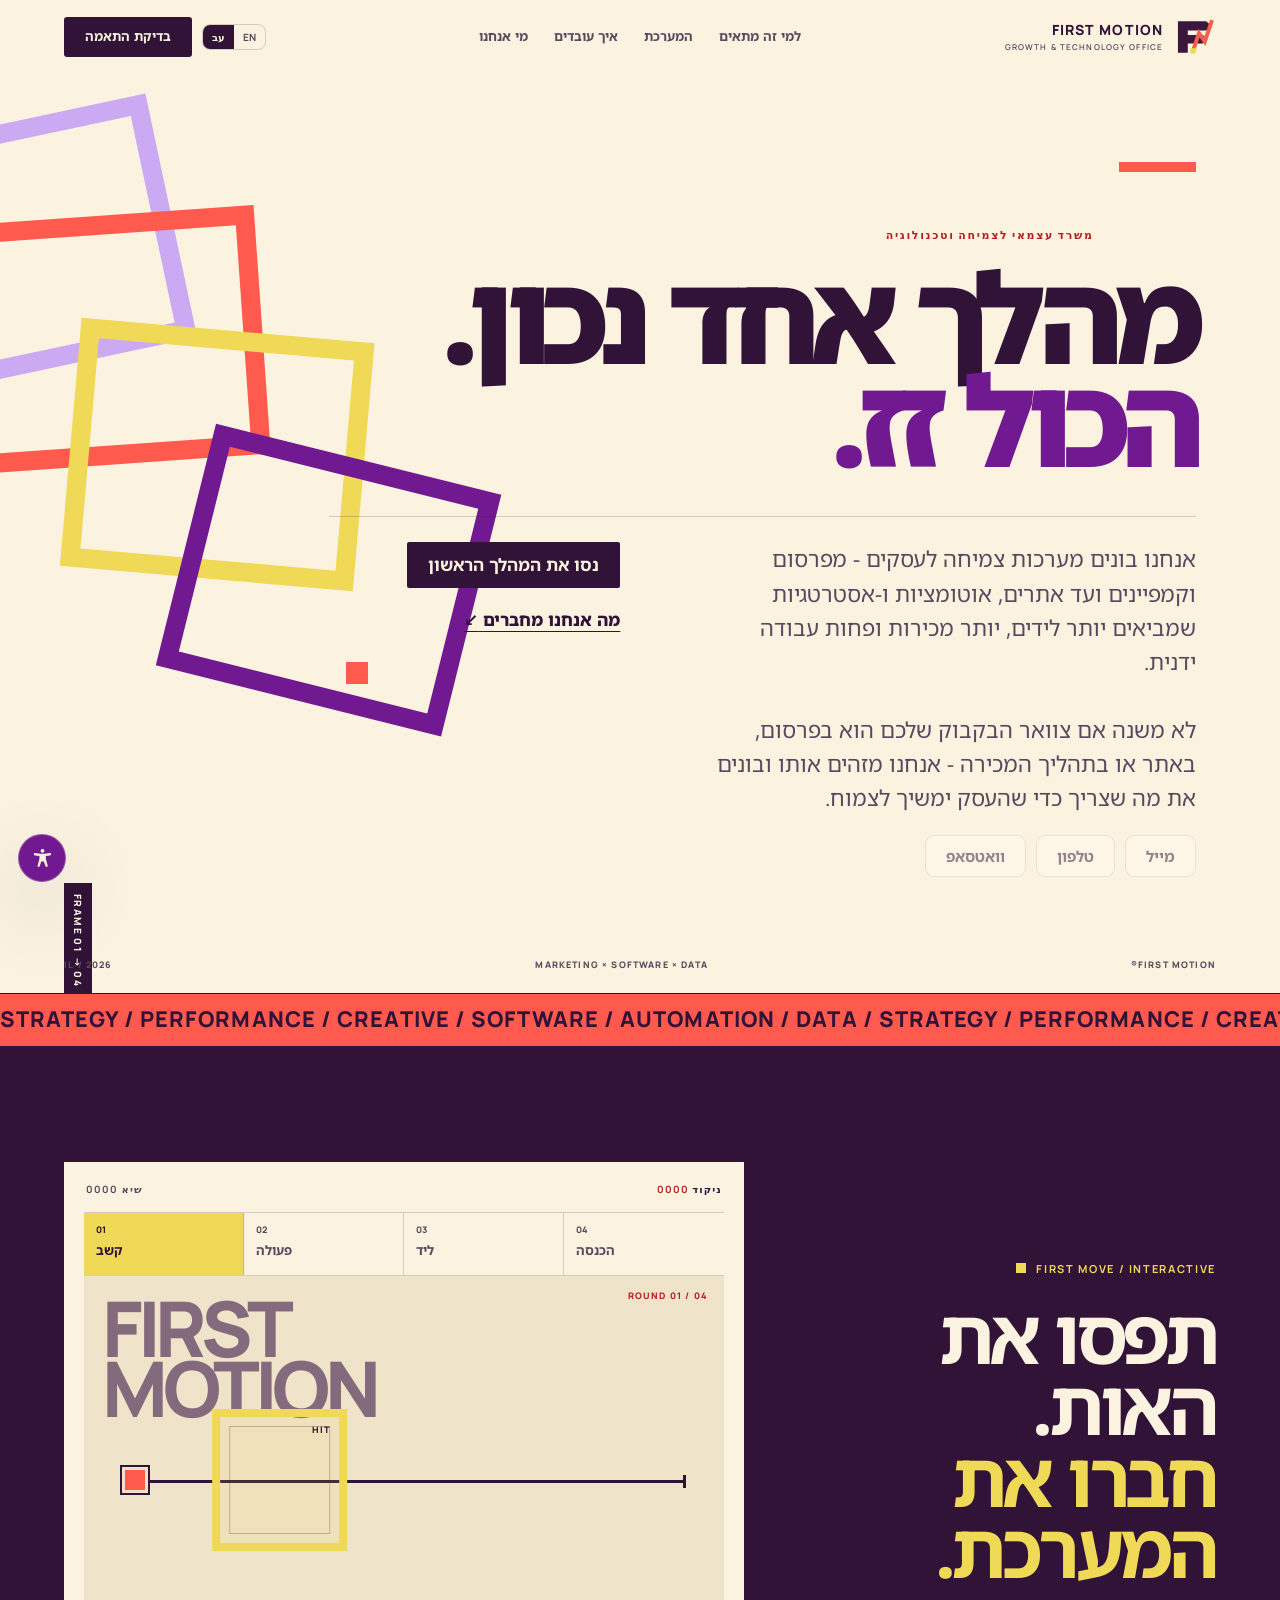
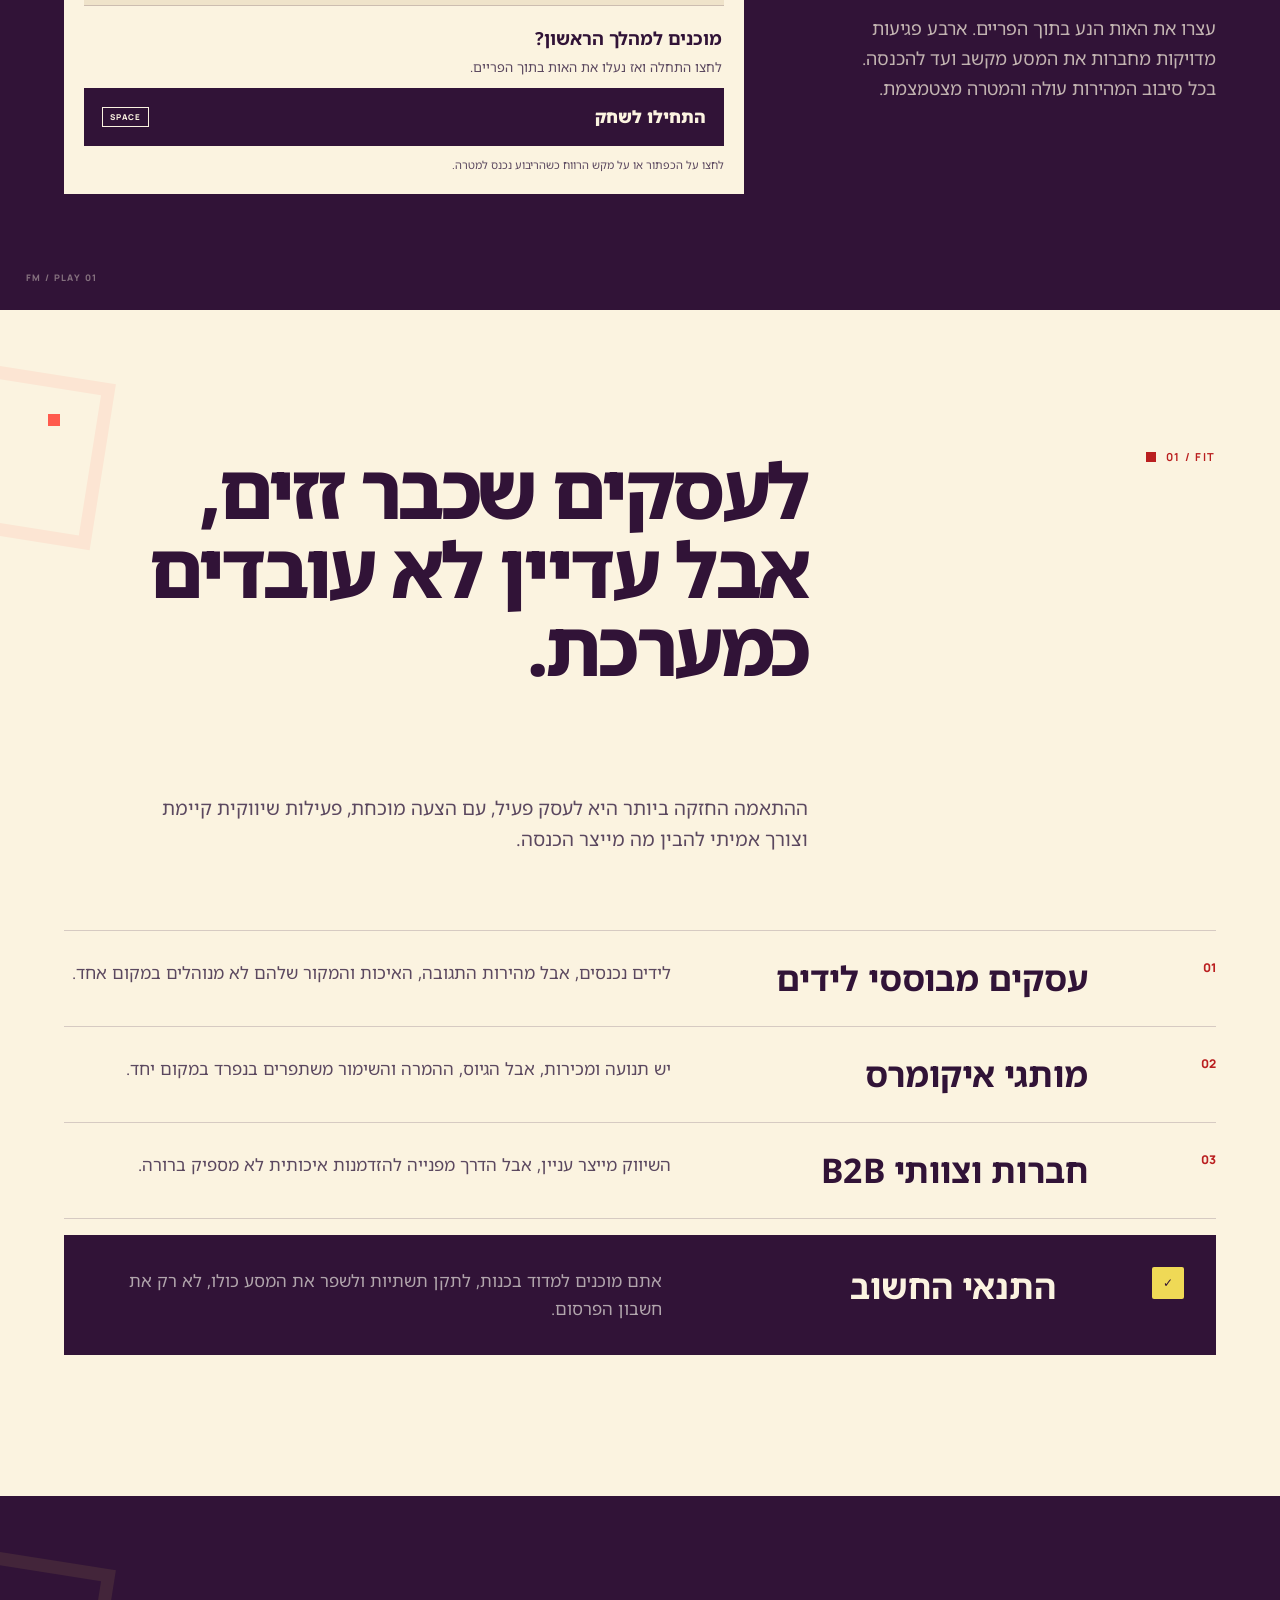
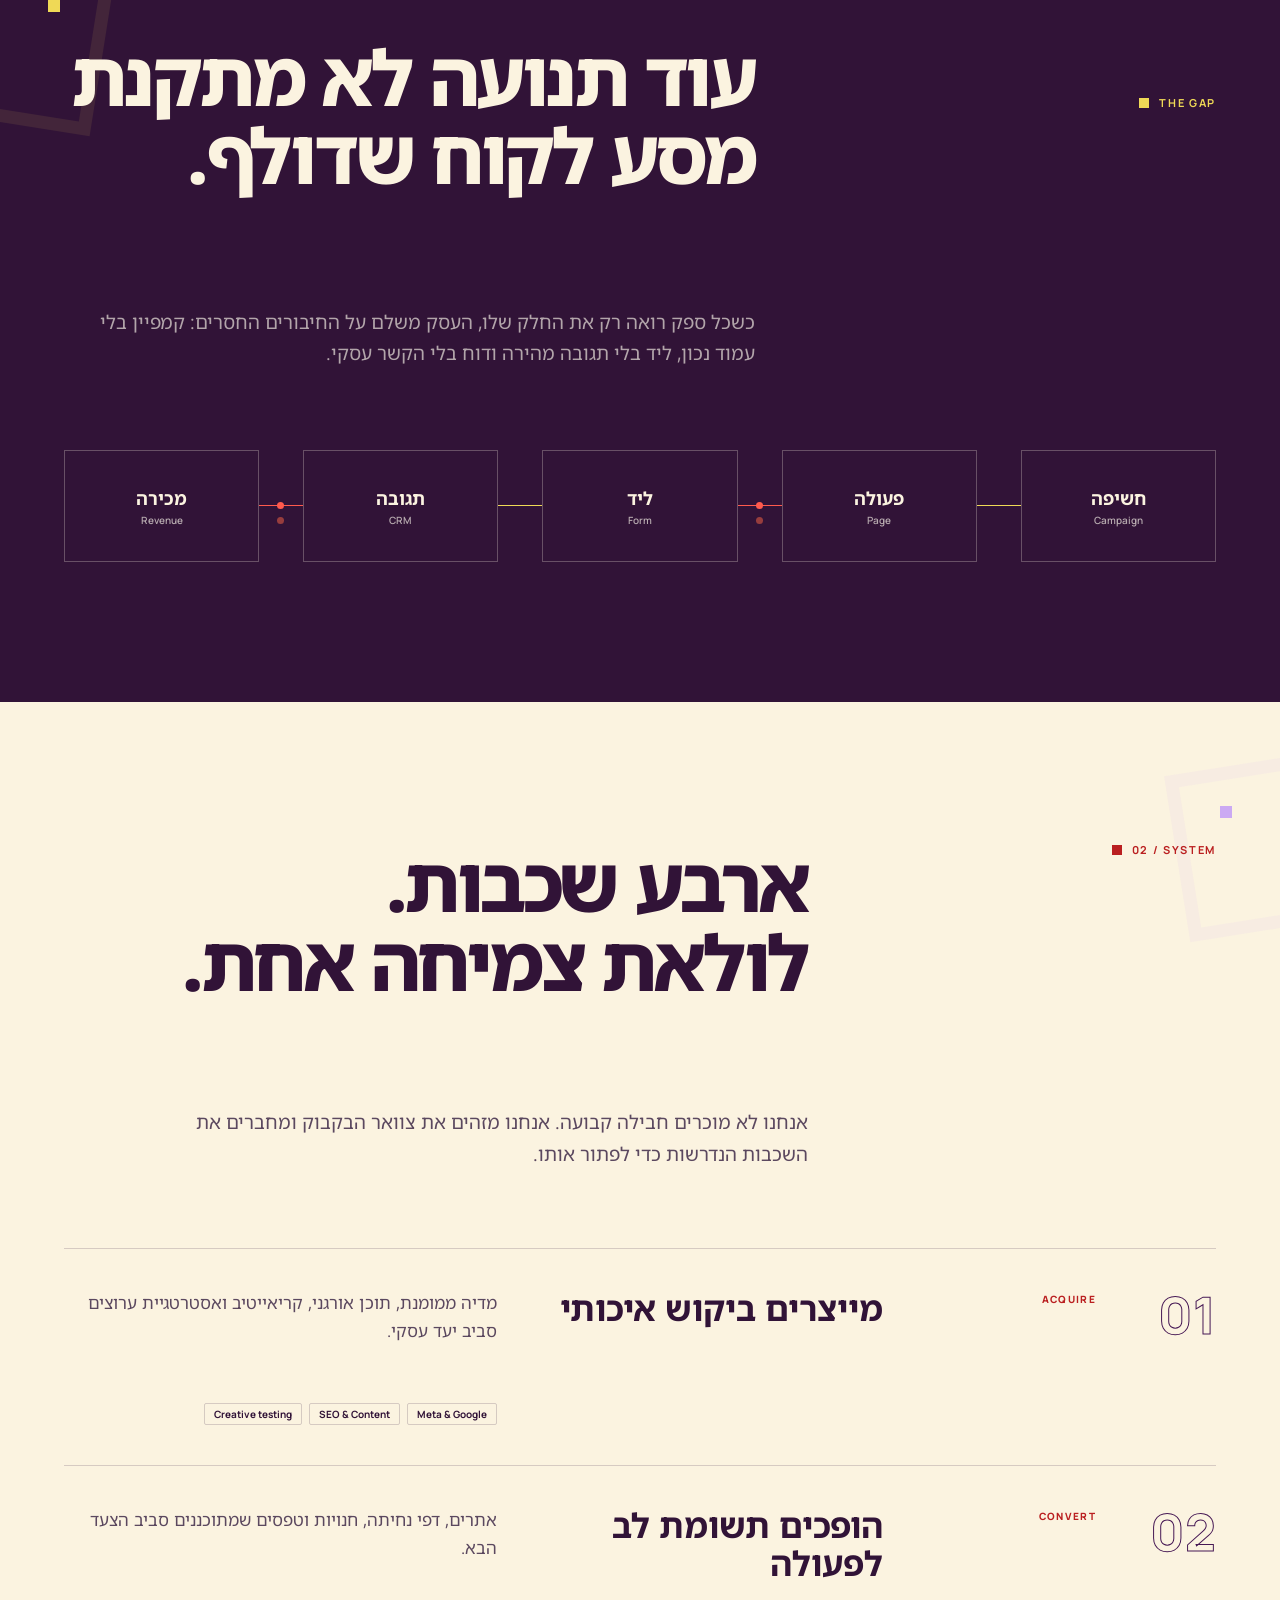
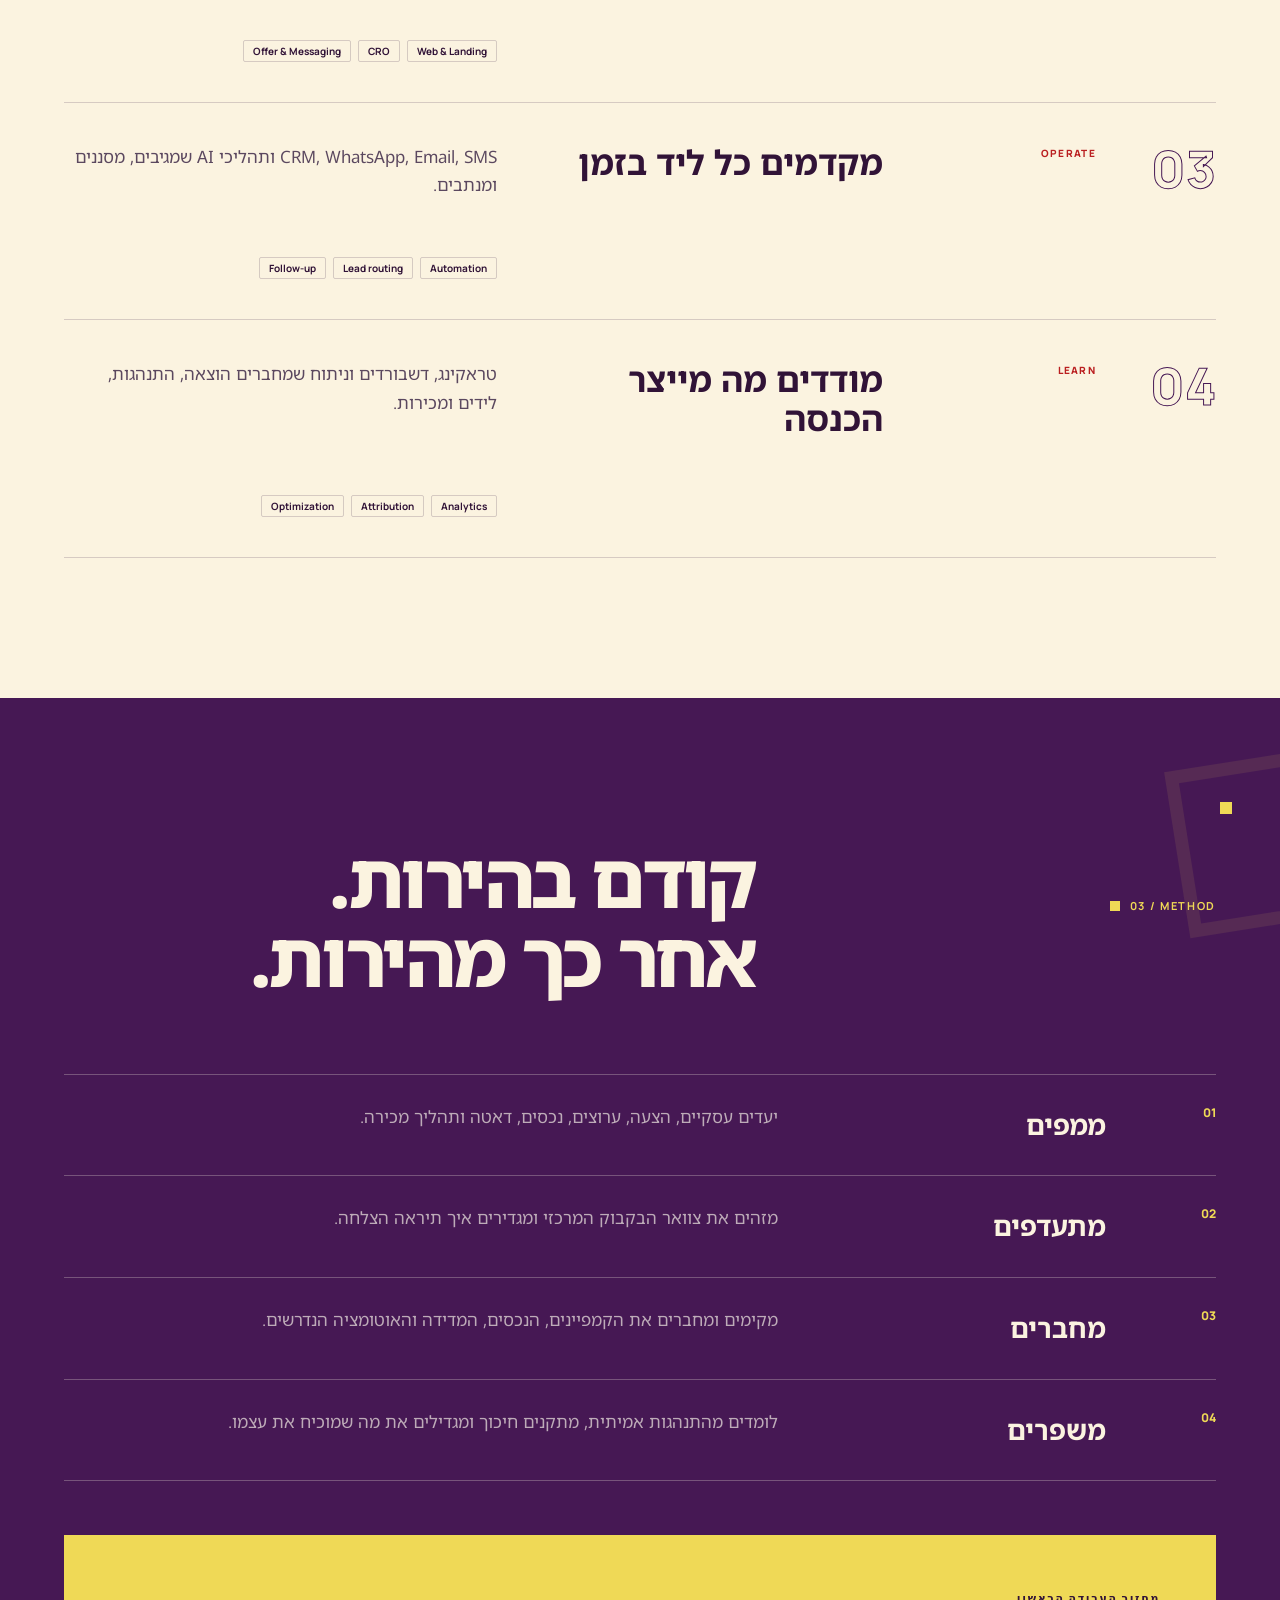
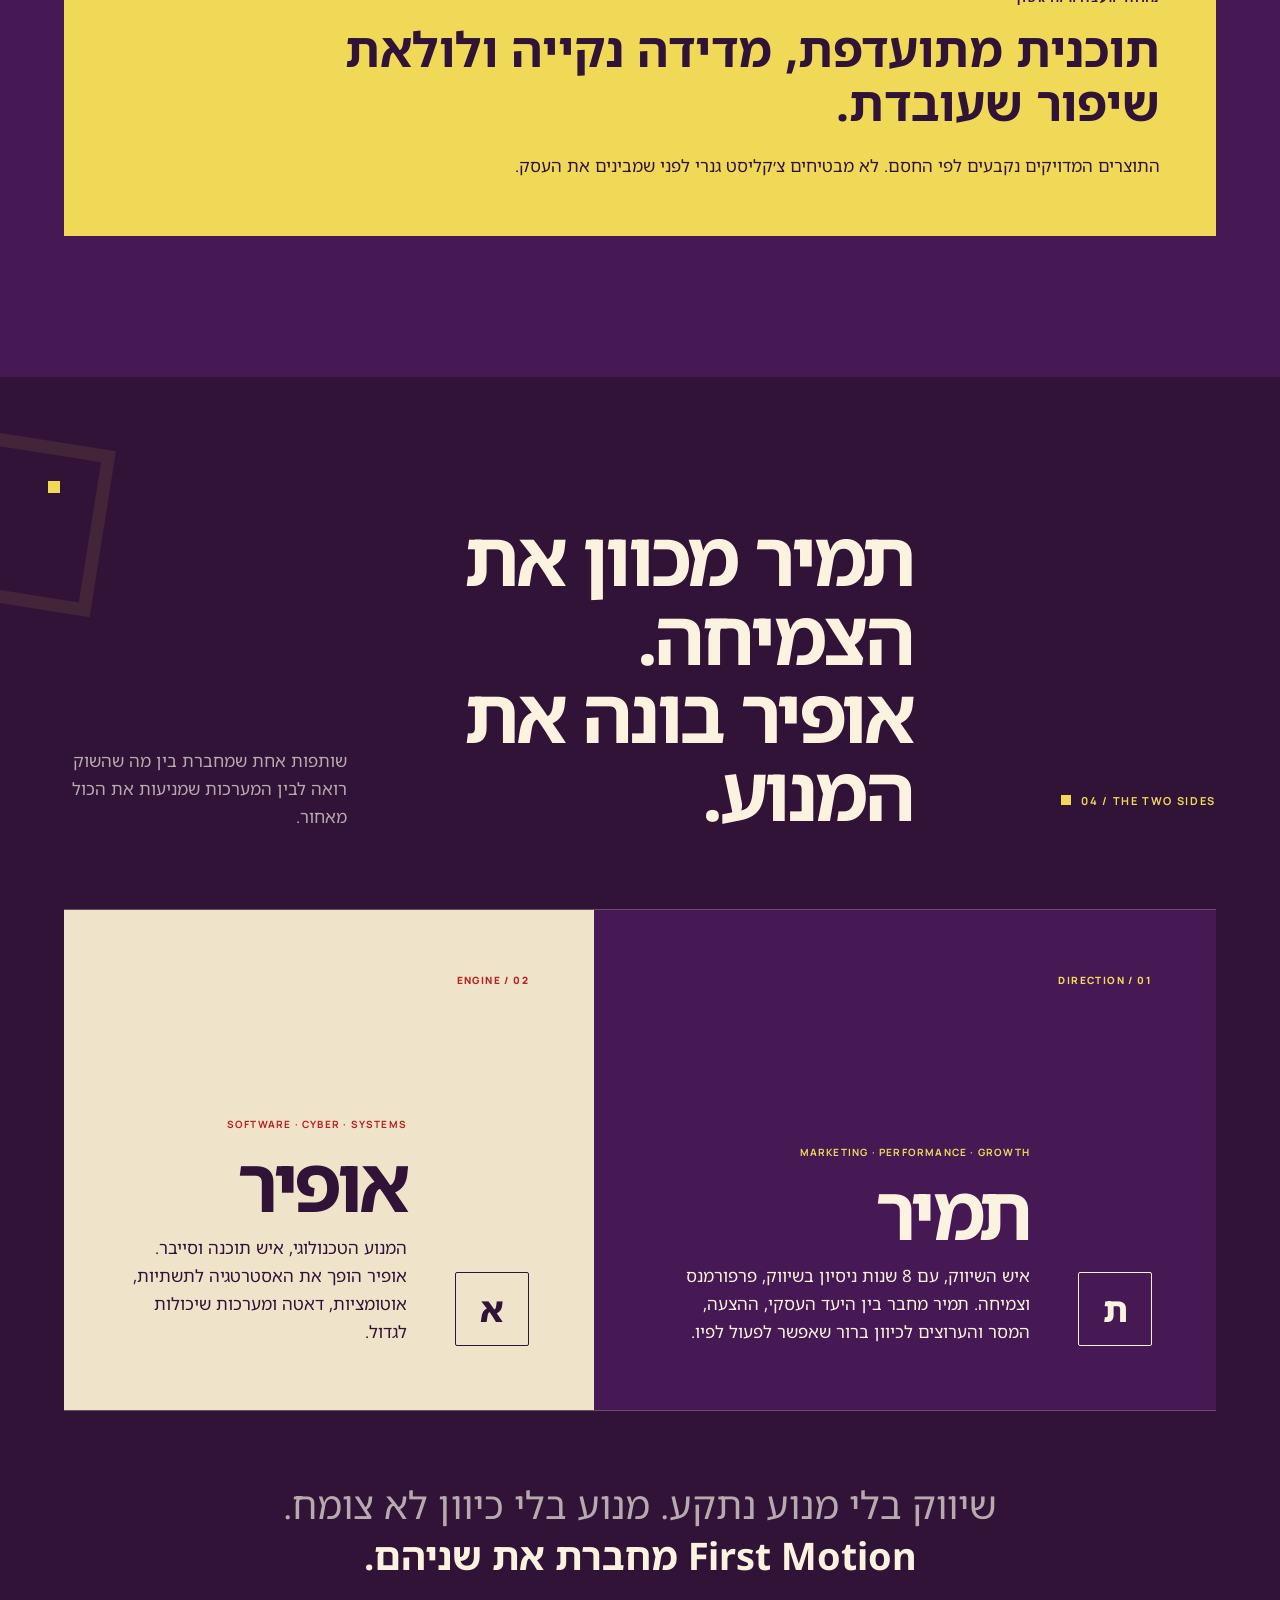
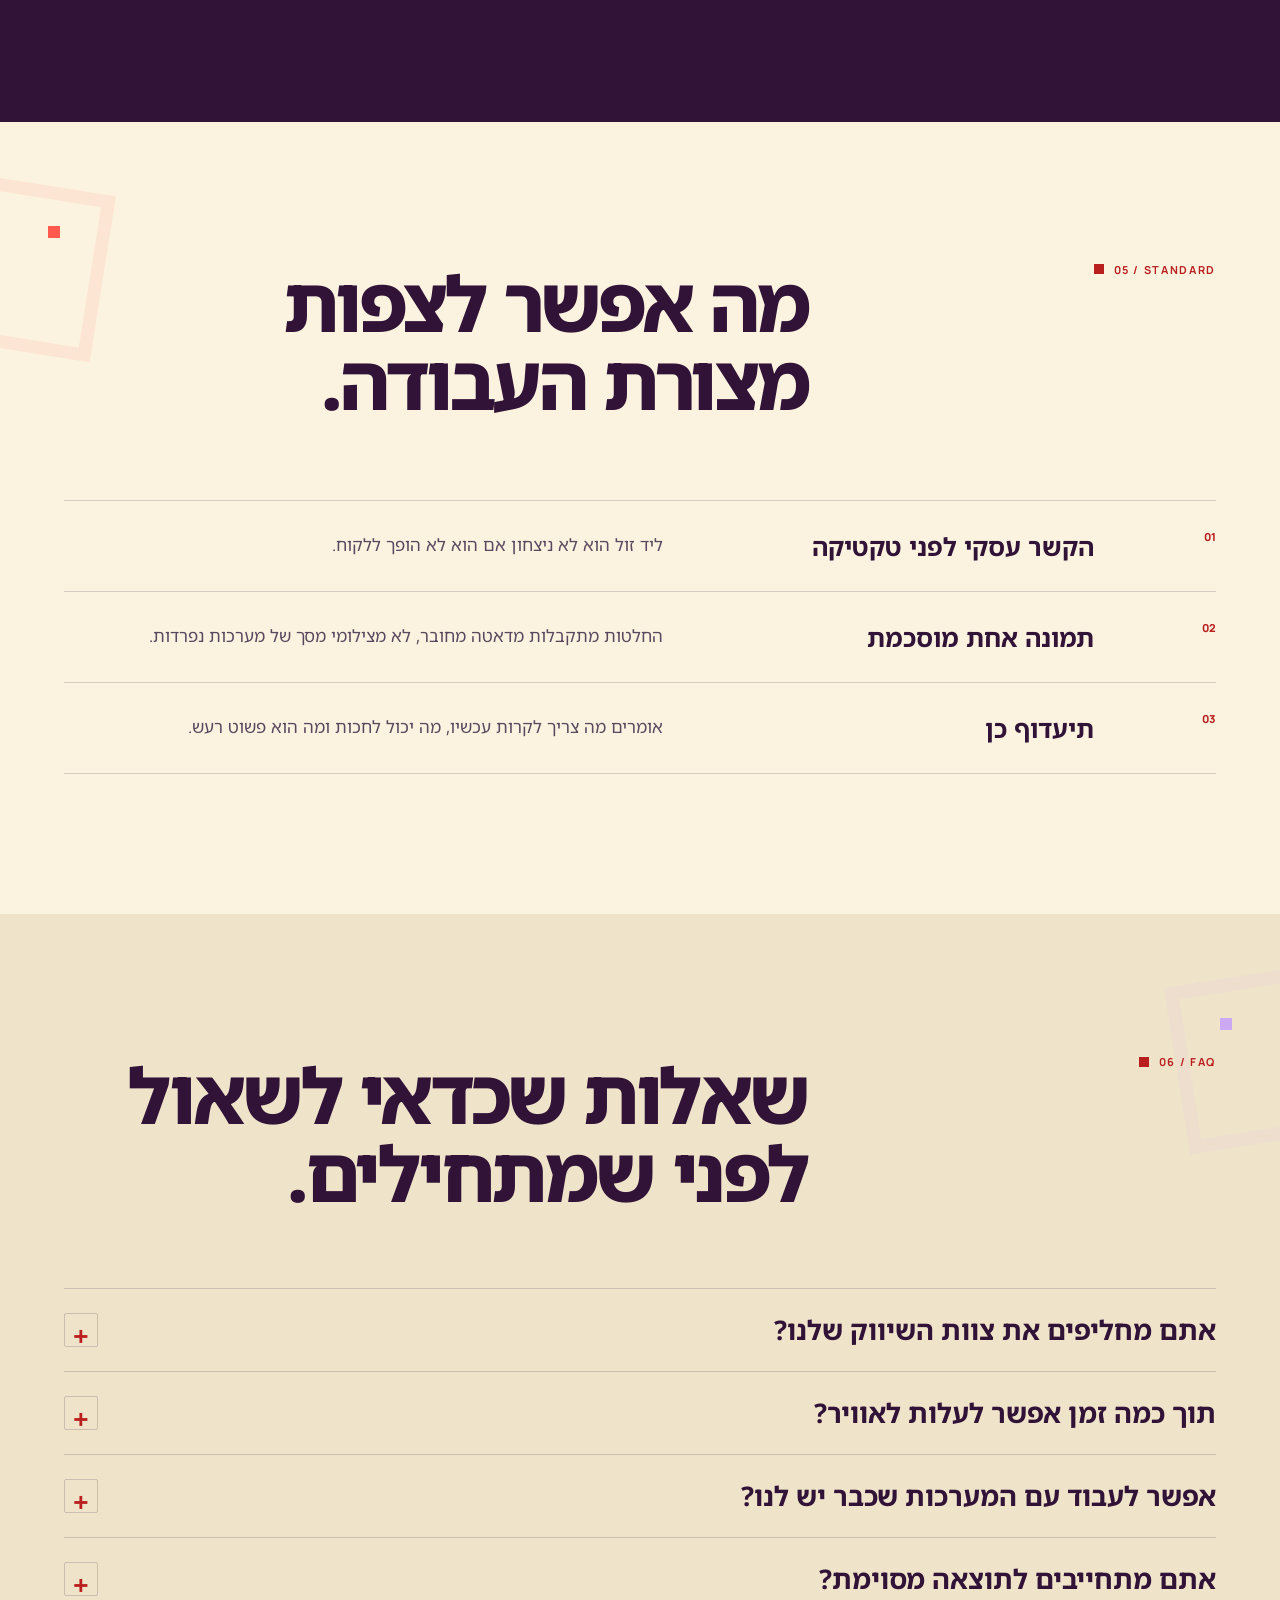
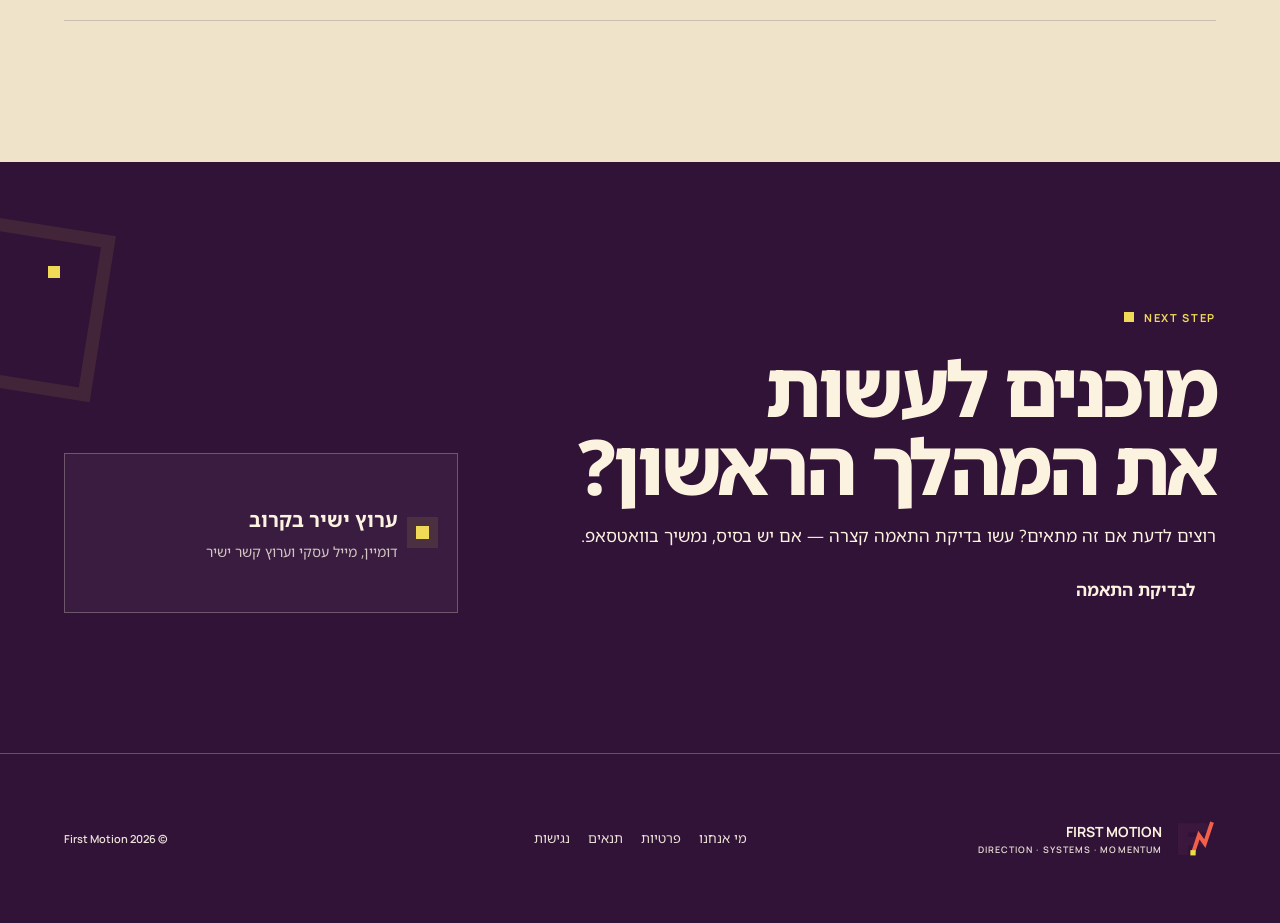
==== index.html @ 5ca28ff4 "Point site metadata at firstmotion.co + add robots and sitemap The site is now reachable at firstmot" ====
<!DOCTYPE html>
<html lang="he" dir="rtl">
<head>
  <meta charset="UTF-8">
  <meta name="viewport" content="width=device-width, initial-scale=1.0">
  <title>First Motion | שיווק וטכנולוגיה שמייצרים תנופה</title>
  <meta name="description" content="First Motion מחברת אסטרטגיית צמיחה, פרפורמנס, תוכנה, אוטומציה ודאטה למערכת אחת שמתקדמת מקליק להכנסה.">
  <meta name="theme-color" content="#f4efdf">
  <link rel="canonical" href="https://firstmotion.co/">
  <meta property="og:type" content="website">
  <meta property="og:locale" content="he_IL">
  <meta property="og:site_name" content="First Motion">
  <meta property="og:url" content="https://firstmotion.co/">
  <meta property="og:title" content="First Motion | Growth &amp; technology office">
  <meta property="og:description" content="המהלך הראשון שמחבר כיוון שיווקי, תשתית טכנולוגית ותנופה עסקית.">
  <link rel="icon" href="assets/first-motion-mark.svg" type="image/svg+xml">
  <link rel="preconnect" href="https://fonts.googleapis.com">
  <link rel="preconnect" href="https://fonts.gstatic.com" crossorigin>
  <link href="https://fonts.googleapis.com/css2?family=Manrope:wght@500;600;700;800&amp;family=Noto+Sans+Hebrew:wght@400;500;600;700;800;900&amp;display=swap" rel="stylesheet">
  <link rel="stylesheet" href="styles.css">
  <script async src="https://vortex-prd.vercel.app/t.js?k=wk_h3h2Pd0D1dhSOxzuHJ8gNUEgU5rAaEdU0L9AQxFx"></script>
</head>
<body>
  <a class="skip-link" href="#main" data-en="Skip to main content">דילוג לתוכן הראשי</a>

  <header class="site-header" id="site-header">
    <a class="logo" href="#main" aria-label="FIRST MOTION, ראש העמוד">
      <img class="brand-symbol" src="assets/first-motion-mark.svg" alt="" width="40" height="40">
      <span class="logo-copy"><strong>FIRST MOTION</strong><small>Growth &amp; technology office</small></span>
    </a>
    <nav class="main-nav" aria-label="ניווט ראשי">
      <a href="#fit" data-en="Who it fits">למי זה מתאים</a>
      <a href="#system" data-en="The system">המערכת</a>
      <a href="#method" data-en="How we work">איך עובדים</a>
      <a href="#founders" data-en="Who we are">מי אנחנו</a>
    </nav>
    <div class="header-actions">
      <div class="lang-toggle" role="group" aria-label="Language">
        <button class="lang-opt" type="button" data-lang="he" aria-pressed="true">עב</button>
        <button class="lang-opt" type="button" data-lang="en" aria-pressed="false">EN</button>
      </div>
      <a class="header-cta" href="#fit-check" data-en="Check fit">בדיקת התאמה</a>
      <button class="menu-toggle" type="button" aria-label="פתיחת תפריט" aria-expanded="false"><span></span><span></span></button>
    </div>
  </header>

  <main id="main">
    <section class="hero" aria-labelledby="hero-title">
      <div class="hero-stage" aria-hidden="true">
        <span class="frame frame-1"></span>
        <span class="frame frame-2"></span>
        <span class="frame frame-3"></span>
        <span class="frame frame-4"></span>
        <span class="frame-origin"></span>
        <span class="frame-label">FRAME 01 → 04</span>
      </div>
      <div class="hero-copy reveal">
        <p class="kicker" data-en="Independent growth &amp; technology office">משרד עצמאי לצמיחה וטכנולוגיה</p>
        <h1 id="hero-title"><span data-en="One right move.">מהלך אחד נכון.</span><em data-en="Everything moves.">הכול זז.</em></h1>
        <div class="hero-bottom">
          <div class="hero-intro">
          <p class="hero-lead" data-en="We build growth systems for businesses—from advertising and campaigns to websites, automation, and strategy that drive more leads, more sales, and less manual work.<br><br>Whether your bottleneck is in marketing, your website, or your sales process, we identify it and build exactly what's needed to keep your business growing.">אנחנו בונים מערכות צמיחה לעסקים - מפרסום וקמפיינים ועד אתרים, אוטומציות ו-אסטרטגיות שמביאים יותר לידים, יותר מכירות ופחות עבודה ידנית.<br><br>לא משנה אם צוואר הבקבוק שלכם הוא בפרסום, באתר או בתהליך המכירה - אנחנו מזהים אותו ובונים את מה שצריך כדי שהעסק ימשיך לצמוח.</p>
          <div class="contact-methods" aria-label="דרכי יצירת קשר">
            <a class="button contact-method contact-email" aria-disabled="true" data-en="Email">מייל</a>
            <a class="button contact-method contact-phone" aria-disabled="true" data-en="Phone">טלפון</a>
            <a class="button contact-method contact-whatsapp" aria-disabled="true" target="_blank" rel="noopener" data-en="WhatsApp">וואטסאפ</a>
          </div>
          </div>
          <div class="hero-actions">
            <a class="button button-primary" href="#motion-lab" data-en="Try the first move">נסו את המהלך הראשון</a>
            <a class="text-link" href="#system" data-en="What we connect">מה אנחנו מחברים <span aria-hidden="true">↙</span></a>
          </div>
        </div>
      </div>
      <div class="hero-foot" aria-hidden="true"><span>FIRST MOTION®</span><span>MARKETING × SOFTWARE × DATA</span><span>IL / 2026</span></div>
    </section>

    <div class="motion-marquee" aria-hidden="true"><div>STRATEGY / PERFORMANCE / CREATIVE / SOFTWARE / AUTOMATION / DATA /&nbsp;</div><div>STRATEGY / PERFORMANCE / CREATIVE / SOFTWARE / AUTOMATION / DATA /&nbsp;</div></div>

    <section class="motion-lab" id="motion-lab" aria-labelledby="motion-lab-title">
      <div class="lab-copy reveal">
        <p class="section-index light">FIRST MOVE / INTERACTIVE</p>
        <h2 id="motion-lab-title"><span data-en="Catch the signal.">תפסו את האות.</span><em data-en="Connect the system.">חברו את המערכת.</em></h2>
        <p data-en="Stop the moving signal inside the frame. Four accurate hits connect the journey from attention to revenue. Each round gets faster and the target gets tighter.">עצרו את האות הנע בתוך הפריים. ארבע פגיעות מדויקות מחברות את המסע מקשב ועד להכנסה. בכל סיבוב המהירות עולה והמטרה מצטמצמת.</p>
      </div>
      <div class="lab-panel game-panel reveal" data-state="idle" data-round="0">
        <div class="game-topline">
          <strong class="game-score"><span data-en="Score">ניקוד</span> <b>0000</b></strong>
          <span class="game-best"><span data-en="Best">שיא</span> <b>0000</b></span>
        </div>
        <ol class="game-progress" aria-label="שלבי המשחק" data-en-label="Game stages">
          <li class="active"><span>01</span><strong data-en="Attention">קשב</strong></li>
          <li><span>02</span><strong data-en="Action">פעולה</strong></li>
          <li><span>03</span><strong data-en="Lead">ליד</strong></li>
          <li><span>04</span><strong data-en="Revenue">הכנסה</strong></li>
        </ol>
        <div class="game-arena" aria-hidden="true">
          <span class="game-rail"></span>
          <span class="game-target"><i></i><small>HIT</small></span>
          <span class="game-signal"></span>
          <span class="game-flash"></span>
          <strong class="game-arena-title">FIRST<br>MOTION</strong>
          <small class="game-round">ROUND 01 / 04</small>
        </div>
        <div class="game-feedback" id="game-feedback" aria-live="polite">
          <strong data-en="Ready for the first move?">מוכנים למהלך הראשון?</strong>
          <span data-en="Press start, then lock the signal inside the frame.">לחצו התחלה ואז נעלו את האות בתוך הפריים.</span>
        </div>
        <button class="game-action" id="game-action" type="button" aria-describedby="game-help"><span data-en="Start game">התחילו לשחק</span><kbd>SPACE</kbd></button>
        <p class="game-help" id="game-help" data-en="Tap the button or press Space when the square enters the target.">לחצו על הכפתור או על מקש הרווח כשהריבוע נכנס למטרה.</p>
        <div class="game-complete" hidden>
          <strong data-en="System connected.">המערכת מחוברת.</strong>
          <p><span data-en="Final score">ניקוד סופי</span> <b>0000</b></p>
          <button class="game-restart" type="button" data-en="Play again">שחקו שוב</button>
        </div>
      </div>
    </section>

    <section class="fit section" id="fit" aria-labelledby="fit-title">
      <div class="section-intro reveal">
        <p class="section-index">01 / FIT</p>
        <h2 id="fit-title" data-en="For businesses with motion, but without one connected system.">לעסקים שכבר זזים,<br>אבל עדיין לא עובדים כמערכת.</h2>
        <p data-en="The strongest fit is an active business with a proven offer, ongoing marketing activity and a real need to understand what creates revenue.">ההתאמה החזקה ביותר היא לעסק פעיל, עם הצעה מוכחת, פעילות שיווקית קיימת וצורך אמיתי להבין מה מייצר הכנסה.</p>
      </div>
      <div class="fit-list reveal">
        <article>
          <span>01</span>
          <div><h3 data-en="Lead generation businesses">עסקים מבוססי לידים</h3><p data-en="Leads arrive, but response time, quality and source are not managed in one place.">לידים נכנסים, אבל מהירות התגובה, האיכות והמקור שלהם לא מנוהלים במקום אחד.</p></div>
        </article>
        <article>
          <span>02</span>
          <div><h3 data-en="Ecommerce brands">מותגי איקומרס</h3><p data-en="There is traffic and sales, but acquisition, conversion and retention are optimized separately.">יש תנועה ומכירות, אבל הגיוס, ההמרה והשימור משתפרים בנפרד במקום יחד.</p></div>
        </article>
        <article>
          <span>03</span>
          <div><h3 data-en="B2B growth teams">חברות וצוותי B2B</h3><p data-en="Marketing creates interest, but the path from inquiry to qualified opportunity is unclear.">השיווק מייצר עניין, אבל הדרך מפנייה להזדמנות איכותית לא מספיק ברורה.</p></div>
        </article>
        <article class="fit-check">
          <span aria-hidden="true">✓</span>
          <div><h3 data-en="The key condition">התנאי החשוב</h3><p data-en="You are ready to measure honestly, fix infrastructure and improve the whole journey, not only the ad account.">אתם מוכנים למדוד בכנות, לתקן תשתיות ולשפר את המסע כולו, לא רק את חשבון הפרסום.</p></div>
        </article>
      </div>
    </section>

    <section class="leak section" aria-labelledby="leak-title">
      <div class="leak-copy reveal">
        <p class="section-index light">THE GAP</p>
        <h2 id="leak-title" data-en="More traffic does not fix a leaking journey.">עוד תנועה לא מתקנת<br>מסע לקוח שדולף.</h2>
        <p data-en="When every supplier sees only their piece, the business pays for the gaps: a campaign without the right page, a lead without a fast response, and a report without business context.">כשכל ספק רואה רק את החלק שלו, העסק משלם על החיבורים החסרים: קמפיין בלי עמוד נכון, ליד בלי תגובה מהירה ודוח בלי הקשר עסקי.</p>
      </div>
      <div class="leak-map reveal" role="img" aria-label="נקודות דליפה בין שיווק למכירה">
        <div><strong data-en="Attention">חשיפה</strong><small>Campaign</small></div><i></i>
        <div><strong data-en="Action">פעולה</strong><small>Page</small></div><i class="leaking"></i>
        <div><strong data-en="Lead">ליד</strong><small>Form</small></div><i></i>
        <div><strong data-en="Response">תגובה</strong><small>CRM</small></div><i class="leaking"></i>
        <div><strong data-en="Sale">מכירה</strong><small>Revenue</small></div>
      </div>
    </section>

    <section class="system section" id="system" aria-labelledby="system-title">
      <div class="section-intro reveal">
        <p class="section-index">02 / SYSTEM</p>
        <h2 id="system-title" data-en="Four layers. One growth loop.">ארבע שכבות.<br>לולאת צמיחה אחת.</h2>
        <p data-en="We do not sell a fixed bundle. We identify the constraint and connect the layers required to remove it.">אנחנו לא מוכרים חבילה קבועה. אנחנו מזהים את צוואר הבקבוק ומחברים את השכבות הנדרשות כדי לפתור אותו.</p>
      </div>
      <div class="system-layers reveal">
        <article><span class="layer-num">01</span><div><p class="layer-label">ACQUIRE</p><h3 data-en="Create qualified demand">מייצרים ביקוש איכותי</h3><p data-en="Paid media, organic content, creative and channel strategy built around a business target.">מדיה ממומנת, תוכן אורגני, קריאייטיב ואסטרטגיית ערוצים סביב יעד עסקי.</p><ul><li>Meta &amp; Google</li><li>SEO &amp; Content</li><li>Creative testing</li></ul></div></article>
        <article><span class="layer-num">02</span><div><p class="layer-label">CONVERT</p><h3 data-en="Turn attention into action">הופכים תשומת לב לפעולה</h3><p data-en="Sites, landing pages, stores and forms planned around one clear next step.">אתרים, דפי נחיתה, חנויות וטפסים שמתוכננים סביב הצעד הבא.</p><ul><li>Web &amp; Landing</li><li>CRO</li><li>Offer &amp; Messaging</li></ul></div></article>
        <article><span class="layer-num">03</span><div><p class="layer-label">OPERATE</p><h3 data-en="Move every lead forward">מקדמים כל ליד בזמן</h3><p data-en="CRM, WhatsApp, Email, SMS and AI flows that respond, qualify and route.">CRM, WhatsApp, Email, SMS ותהליכי AI שמגיבים, מסננים ומנתבים.</p><ul><li>Automation</li><li>Lead routing</li><li>Follow-up</li></ul></div></article>
        <article><span class="layer-num">04</span><div><p class="layer-label">LEARN</p><h3 data-en="Measure what creates revenue">מודדים מה מייצר הכנסה</h3><p data-en="Tracking, dashboards and analysis that connect spend, behavior, leads and sales.">טראקינג, דשבורדים וניתוח שמחברים הוצאה, התנהגות, לידים ומכירות.</p><ul><li>Analytics</li><li>Attribution</li><li>Optimization</li></ul></div></article>
      </div>
    </section>

    <section class="method section" id="method" aria-labelledby="method-title">
      <div class="method-head reveal">
        <p class="section-index light">03 / METHOD</p>
        <h2 id="method-title" data-en="First clarity. Then speed.">קודם בהירות.<br>אחר כך מהירות.</h2>
      </div>
      <ol class="method-steps reveal">
        <li><span>01</span><div><h3 data-en="Map">ממפים</h3><p data-en="Business goals, offer, channels, assets, data and sales process.">יעדים עסקיים, הצעה, ערוצים, נכסים, דאטה ותהליך מכירה.</p></div></li>
        <li><span>02</span><div><h3 data-en="Prioritize">מתעדפים</h3><p data-en="We identify the biggest constraint and define what success will look like.">מזהים את צוואר הבקבוק המרכזי ומגדירים איך תיראה הצלחה.</p></div></li>
        <li><span>03</span><div><h3 data-en="Build">מחברים</h3><p data-en="We build and connect the required campaigns, assets, tracking and automation.">מקימים ומחברים את הקמפיינים, הנכסים, המדידה והאוטומציה הנדרשים.</p></div></li>
        <li><span>04</span><div><h3 data-en="Improve">משפרים</h3><p data-en="We learn from real behavior, fix friction and scale what proves itself.">לומדים מהתנהגות אמיתית, מתקנים חיכוך ומגדילים את מה שמוכיח את עצמו.</p></div></li>
      </ol>
      <div class="first-month reveal">
        <p class="mini-label" data-en="The first working cycle">מחזור העבודה הראשון</p>
        <h3 data-en="A prioritized plan, clean measurement and a live improvement loop.">תוכנית מתועדפת, מדידה נקייה ולולאת שיפור שעובדת.</h3>
        <p data-en="The exact deliverables depend on the constraint. We do not promise a generic checklist before seeing the business.">התוצרים המדויקים נקבעים לפי החסם. לא מבטיחים צ׳קליסט גנרי לפני שמבינים את העסק.</p>
      </div>
    </section>

    <section class="founders section" id="founders" aria-labelledby="founders-title">
      <div class="founders-head reveal">
        <p class="section-index light">04 / THE TWO SIDES</p>
        <h2 id="founders-title" data-en="Tamir sets the direction. Ofir builds the engine.">תמיר מכוון את הצמיחה.<br>אופיר בונה את המנוע.</h2>
        <p data-en="One partnership that connects the market-facing side with the systems behind it.">שותפות אחת שמחברת בין מה שהשוק רואה לבין המערכות שמניעות את הכול מאחור.</p>
      </div>
      <div class="founder-pair reveal">
        <article class="founder-card founder-tamir">
          <span class="founder-code">01 / DIRECTION</span>
          <div class="founder-initial" aria-hidden="true">ת</div>
          <div><p class="founder-role">MARKETING · PERFORMANCE · GROWTH</p><h3 data-en="Tamir">תמיר</h3><p data-en="The marketing lead, with 8 years of experience in marketing, performance and growth. Tamir connects the business goal, the offer, the message and the channels into a clear direction.">איש השיווק, עם 8 שנות ניסיון בשיווק, פרפורמנס וצמיחה. תמיר מחבר בין היעד העסקי, ההצעה, המסר והערוצים לכיוון ברור שאפשר לפעול לפיו.</p></div>
        </article>
        <article class="founder-card founder-ofir">
          <span class="founder-code">02 / ENGINE</span>
          <div class="founder-initial" aria-hidden="true">א</div>
          <div><p class="founder-role">SOFTWARE · CYBER · SYSTEMS</p><h3 data-en="Ofir">אופיר</h3><p data-en="The technology engine, a software and cyber professional. Ofir turns the strategy into infrastructure, automation, data and systems that can scale.">המנוע הטכנולוגי, איש תוכנה וסייבר. אופיר הופך את האסטרטגיה לתשתיות, אוטומציות, דאטה ומערכות שיכולות לגדול.</p></div>
        </article>
      </div>
      <p class="founders-statement reveal" data-en="Marketing without an engine stalls. An engine without direction does not grow. First Motion connects both.">שיווק בלי מנוע נתקע. מנוע בלי כיוון לא צומח.<br><strong>First Motion מחברת את שניהם.</strong></p>
    </section>

    <section class="principles section" aria-labelledby="principles-title">
      <div class="section-intro reveal">
        <p class="section-index">05 / STANDARD</p>
        <h2 id="principles-title" data-en="What you can expect from the work.">מה אפשר לצפות<br>מצורת העבודה.</h2>
      </div>
      <div class="principle-grid reveal">
        <article><strong>01</strong><h3 data-en="Business context before channel tactics">הקשר עסקי לפני טקטיקה</h3><p data-en="A cheap lead is not a win if it does not become a customer.">ליד זול הוא לא ניצחון אם הוא לא הופך ללקוח.</p></article>
        <article><strong>02</strong><h3 data-en="One clear source of truth">תמונה אחת מוסכמת</h3><p data-en="Decisions are based on connected data, not screenshots from separate platforms.">החלטות מתקבלות מדאטה מחובר, לא מצילומי מסך של מערכות נפרדות.</p></article>
        <article><strong>03</strong><h3 data-en="Honest prioritization">תיעדוף כן</h3><p data-en="We say what should happen now, what can wait and what is simply noise.">אומרים מה צריך לקרות עכשיו, מה יכול לחכות ומה הוא פשוט רעש.</p></article>
      </div>
    </section>

    <section class="faq section" id="faq" aria-labelledby="faq-title">
      <div class="section-intro reveal">
        <p class="section-index">06 / FAQ</p>
        <h2 id="faq-title" data-en="Questions worth asking before we start.">שאלות שכדאי לשאול<br>לפני שמתחילים.</h2>
      </div>
      <div class="faq-list reveal">
        <details><summary><span data-en="Do you replace our marketing team?">אתם מחליפים את צוות השיווק שלנו?</span><i aria-hidden="true">+</i></summary><p data-en="Not necessarily. We can lead the full system or work with an internal team and existing suppliers. The key is clear ownership and shared measurement.">לא בהכרח. אפשר להוביל את המערכת המלאה או לעבוד עם צוות פנימי וספקים קיימים. המפתח הוא אחריות ברורה ומדידה משותפת.</p></details>
        <details><summary><span data-en="How quickly can activity go live?">תוך כמה זמן אפשר לעלות לאוויר?</span><i aria-hidden="true">+</i></summary><p data-en="It depends on the current infrastructure. We prefer a fast, measured launch, but we will not send traffic into a broken journey just to say we launched.">זה תלוי בתשתית הקיימת. אנחנו מעדיפים השקה מהירה ומדודה, אבל לא נשלח תנועה למסע שבור רק כדי לומר שעלינו.</p></details>
        <details><summary><span data-en="Can you work with our existing systems?">אפשר לעבוד עם המערכות שכבר יש לנו?</span><i aria-hidden="true">+</i></summary><p data-en="Yes. We first check what should stay, what needs repair and what truly needs replacement. New software is not the goal; a working process is.">כן. קודם בודקים מה כדאי להשאיר, מה צריך לתקן ומה באמת דורש החלפה. תוכנה חדשה היא לא המטרה, תהליך עובד כן.</p></details>
        <details><summary><span data-en="Do you promise a specific result?">אתם מתחייבים לתוצאה מסוימת?</span><i aria-hidden="true">+</i></summary><p data-en="We commit to rigorous work, transparent measurement and clear priorities. We do not invent a number before seeing the offer, market, margins and existing data.">אנחנו מתחייבים לעבודה יסודית, מדידה שקופה ותיעדוף ברור. לא ממציאים מספר לפני שרואים את ההצעה, השוק, המרווחים והדאטה הקיים.</p></details>
      </div>
    </section>

    <section class="contact section" id="contact" aria-labelledby="contact-title">
      <div class="contact-main reveal">
        <p class="section-index light">NEXT STEP</p>
        <h2 id="contact-title" data-en="Ready to make the first move?">מוכנים לעשות<br>את המהלך הראשון?</h2>
        <p data-en="Want to know if it's a fit? Take the short compatibility check — if there's a basis, we continue on WhatsApp.">רוצים לדעת אם זה מתאים? עשו בדיקת התאמה קצרה — אם יש בסיס, נמשיך בוואטסאפ.</p>
        <a class="button button-primary" href="#fit-check" data-en="Start the check">לבדיקת התאמה</a>
      </div>
      <div class="contact-status reveal" role="status">
        <span class="status-light" aria-hidden="true"></span>
        <div><strong data-en="Direct channel soon">ערוץ ישיר בקרוב</strong><p data-en="Domain, business email and direct contact channel">דומיין, מייל עסקי וערוץ קשר ישיר</p></div>
      </div>
    </section>
  </main>

  <footer class="site-footer">
    <div class="footer-brand"><img class="brand-symbol" src="assets/first-motion-mark.svg" alt="" width="40" height="40"><p><strong>FIRST MOTION</strong><small>Direction · Systems · Momentum</small></p></div>
    <nav aria-label="קישורים משפטיים"><a href="pages/about.html" data-en="About">מי אנחנו</a><a href="pages/privacy.html" data-en="Privacy">פרטיות</a><a href="pages/terms.html" data-en="Terms">תנאים</a><a href="pages/accessibility.html" data-en="Accessibility">נגישות</a></nav>
    <p class="copyright">© <span class="yr">2026</span> First Motion</p>
  </footer>

  <script src="script.js"></script>
  <script src="lang.js"></script>
  <script src="accessibility.js"></script>
  <script src="fit-check.js"></script>
  <script type="application/ld+json">
  {"@context":"https://schema.org","@type":"Organization","name":"First Motion","url":"https://firstmotion.co/","logo":"https://firstmotion.co/assets/first-motion-mark.svg","description":"מערכת שיווק, דאטה וטכנולוגיה לעסקים פעילים","areaServed":"IL","founder":[{"@type":"Person","name":"Tamir"},{"@type":"Person","name":"Ofir"}]}
  </script>
</body>
</html>
---- styles.css ----
:root {
  --ink: oklch(25% 0.075 320);
  --ink-soft: oklch(43% 0.045 320);
  --paper: oklch(96.5% 0.026 88);
  --paper-2: oklch(92% 0.036 86);
  --paper-3: oklch(86% 0.052 82);
  --violet: oklch(42% 0.185 315);
  --violet-2: oklch(31% 0.11 317);
  --coral: oklch(69% 0.205 28);
  --coral-dark: oklch(51% 0.19 27);
  --mint: oklch(88% 0.15 100);
  --lilac: oklch(79% 0.11 305);
  --white: oklch(98.5% 0.016 88);
  --rule: oklch(25% 0.075 320 / 18%);
  --rule-light: oklch(97% 0.022 85 / 27%);
  --shadow: 0 28px 80px oklch(19% 0.075 320 / 19%);
  --max: 1240px;
  --pad: clamp(22px, 5vw, 72px);
  --font-he: "Noto Sans Hebrew", system-ui, sans-serif;
  --font-en: "Manrope", system-ui, sans-serif;
}

* { box-sizing: border-box; }
html { scroll-behavior: smooth; scroll-padding-top: 90px; }
body {
  margin: 0;
  color: var(--ink);
  background: var(--paper);
  font-family: var(--font-he);
  font-size: 17px;
  line-height: 1.65;
  -webkit-font-smoothing: antialiased;
  text-rendering: optimizeLegibility;
  overflow-x: clip;
}
button, input, textarea { font: inherit; }
a { color: inherit; }
img, svg { display: block; max-width: 100%; }
::selection { background: var(--coral); color: var(--ink); }

.skip-link {
  position: fixed;
  z-index: 1000;
  top: 12px;
  inset-inline-start: 12px;
  padding: 10px 16px;
  background: var(--white);
  border: 2px solid var(--ink);
  border-radius: 8px;
  transform: translateY(-160%);
}
.skip-link:focus { transform: none; }

.site-header {
  position: sticky;
  z-index: 100;
  top: 0;
  min-height: 74px;
  padding: 12px max(var(--pad), calc((100vw - var(--max)) / 2));
  display: grid;
  grid-template-columns: 1fr auto 1fr;
  align-items: center;
  gap: 28px;
  color: var(--ink);
  background: oklch(96.5% 0.026 88 / 94%);
  backdrop-filter: blur(14px);
  border-bottom: 1px solid var(--rule-light);
}
.site-header::after {
  content: "";
  position: absolute;
  inset: auto 0 -1px;
  height: 1px;
  background: var(--coral);
  transform: scaleX(var(--progress, 0));
  transform-origin: left;
}
[dir="rtl"] .site-header::after { transform-origin: right; }
.logo { display: inline-flex; align-items: center; gap: 11px; width: max-content; text-decoration: none; }
.brand-symbol {
  width: 42px;
  height: 42px;
  flex: 0 0 auto;
  transition: transform .35s cubic-bezier(.16,1,.3,1);
}
.logo:hover .brand-symbol, .logo:focus-visible .brand-symbol { transform: translateY(-2px) rotate(-3deg); }
.logo-copy { display: grid; line-height: 1.1; }
.logo-copy strong { font: 800 14px/1.1 var(--font-en); letter-spacing: .08em; }
.logo-copy small { margin-top: 5px; color: var(--ink-soft); font: 600 8px/1 var(--font-en); text-transform: uppercase; letter-spacing: .14em; }
.main-nav { display: flex; gap: 26px; }
.main-nav a { position: relative; color: var(--ink-soft); font-size: 13px; font-weight: 700; text-decoration: none; }
.main-nav a::after { content: ""; position: absolute; inset: auto 0 -8px; height: 1px; background: var(--coral); transform: scaleX(0); transition: transform .22s cubic-bezier(.16,1,.3,1); }
.main-nav a:hover::after, .main-nav a:focus-visible::after { transform: scaleX(1); }
.main-nav a:hover, .main-nav a:focus-visible { color: var(--ink); }
.header-actions { justify-self: end; display: flex; align-items: center; gap: 10px; }
.lang-toggle { display: inline-flex; border: 1px solid var(--rule); border-radius: 8px; overflow: hidden; direction: ltr; }
.lang-opt { border: 0; padding: 7px 9px; color: var(--ink-soft); background: transparent; cursor: pointer; font: 700 10px/1 var(--font-en); }
.lang-opt.active { color: var(--paper); background: var(--ink); }
.header-cta, .button {
  display: inline-flex;
  align-items: center;
  justify-content: center;
  min-height: 46px;
  padding: 0 20px;
  border: 1px solid transparent;
  border-radius: 9px;
  font-weight: 700;
  text-decoration: none;
  transition: transform .2s cubic-bezier(.2,.8,.2,1), background .2s ease, color .2s ease;
}
.header-cta { min-height: 40px; color: var(--paper); background: var(--ink); border-radius: 3px; font-size: 13px; }
.header-cta:hover, .button:hover { transform: translateY(-2px); }
.header-cta:active, .button:active { transform: scale(.98); }
.menu-toggle { display: none; width: 42px; height: 42px; padding: 11px; border: 1px solid var(--rule); border-radius: 8px; background: transparent; }
.menu-toggle span { display: block; height: 1px; margin: 5px 0; background: var(--ink); }
.menu-toggle:active, .lang-opt:active { transform: scale(.97); }

.hero {
  min-height: calc(100svh - 74px);
  position: relative;
  display: flex;
  align-items: flex-start;
  color: var(--ink);
  background: var(--paper);
  overflow: hidden;
}
.hero-copy {
  z-index: 2;
  width: 100%;
  max-width: var(--max);
  margin: 0 auto;
  padding: clamp(90px, 12vw, 164px) var(--pad) 112px;
  position: relative;
}
.hero-copy::before {
  content: "";
  width: clamp(58px, 6vw, 90px);
  height: 10px;
  display: block;
  position: absolute;
  inset-inline-start: var(--pad);
  top: clamp(48px, 7vw, 88px);
  background: var(--coral);
}
.kicker, .section-index, .mini-label {
  margin: 0 0 24px;
  font: 700 11px/1.2 var(--font-en);
  text-transform: uppercase;
  letter-spacing: .15em;
}
.kicker { margin-inline-start: clamp(80px, 8vw, 120px); color: var(--coral-dark); }
.hero h1 {
  max-width: 1000px;
  margin: 0;
  font-size: clamp(68px, 9.8vw, 152px);
  font-weight: 900;
  letter-spacing: -.075em;
  line-height: .82;
}
.hero h1 > span, .hero h1 > em { display: block; }
.hero h1 em { color: var(--violet); font-style: normal; }
.hero-bottom { width: min(920px, 78%); margin-top: 46px; padding-top: 25px; display: grid; grid-template-columns: 1.25fr .75fr; gap: 7vw; border-top: 1px solid var(--rule); }
.hero-lead { max-width: 650px; margin: 0; color: var(--ink-soft); font-size: clamp(18px, 1.8vw, 22px); line-height: 1.55; }
.hero-actions { display: flex; align-items: flex-start; flex-direction: column; gap: 18px; }
.button-primary { color: var(--paper); background: var(--ink); border-radius: 2px; }
.button-primary:hover { color: var(--ink); background: var(--mint); }
.text-link { color: var(--ink); font-weight: 800; text-underline-offset: 5px; }

.hero-stage { position: absolute; z-index: 1; inset: 0; direction: ltr; pointer-events: none; }
.frame { position: absolute; width: clamp(160px, 23vw, 360px); aspect-ratio: 1.18; border: clamp(12px, 1.5vw, 23px) solid; transform-origin: 20% 80%; }
.frame-1 { left: -8%; top: 7%; color: var(--lilac); transform: rotate(-12deg); }
.frame-2 { left: -2%; top: 16%; color: var(--coral); transform: rotate(-4deg); animation-delay: -1.4s; }
.frame-3 { left: 5%; top: 27%; color: var(--mint); transform: rotate(5deg); animation-delay: -2.8s; }
.frame-4 { left: 13%; top: 39%; color: var(--violet); transform: rotate(14deg); animation-delay: -4.2s; }
.frame-origin { position: absolute; left: 27%; top: 64%; width: 22px; aspect-ratio: 1; background: var(--coral); }
.frame-label { position: absolute; left: 5%; bottom: 12%; padding: 9px 11px; color: var(--paper); background: var(--ink); font: 800 10px/1 var(--font-en); letter-spacing: .14em; transform: rotate(90deg); transform-origin: left bottom; }
[dir="ltr"] .frame-1 { left: auto; right: -8%; transform: rotate(12deg); }
[dir="ltr"] .frame-2 { left: auto; right: -4%; transform: rotate(4deg); }
[dir="ltr"] .frame-3 { left: auto; right: 0; transform: rotate(-5deg); }
[dir="ltr"] .frame-4 { left: auto; right: 4%; transform: rotate(-14deg); }
[dir="ltr"] .frame-origin { left: auto; right: 27%; }
[dir="ltr"] .frame-label { left: auto; right: 5%; transform: rotate(-90deg); transform-origin: right bottom; }
[dir="ltr"] .hero h1 { max-width: 820px; font-size: clamp(60px, 6.8vw, 104px); letter-spacing: -.06em; line-height: .88; }
[dir="ltr"] .hero-bottom { width: min(860px, 74%); }
.hero-foot { position: absolute; z-index: 3; inset-inline: var(--pad); bottom: 24px; display: flex; justify-content: space-between; gap: 20px; color: var(--ink-soft); font: 800 9px/1 var(--font-en); letter-spacing: .13em; }

.motion-marquee { display: flex; overflow: hidden; color: var(--ink); background: var(--coral); border-block: 1px solid var(--ink); direction: ltr; }
.motion-marquee div { flex: 0 0 auto; padding: 15px 0; font: 800 clamp(13px, 1.7vw, 22px)/1 var(--font-en); letter-spacing: .05em; animation: marquee 24s linear infinite; }
@keyframes marquee { to { transform: translateX(-100%); } }

.sr-only { position: absolute !important; width: 1px !important; height: 1px !important; padding: 0 !important; margin: -1px !important; overflow: hidden !important; clip: rect(0,0,0,0) !important; white-space: nowrap !important; border: 0 !important; }
.motion-lab {
  min-height: 780px;
  padding: clamp(78px, 9vw, 130px) var(--pad);
  display: grid;
  grid-template-columns: minmax(300px, .72fr) minmax(520px, 1.28fr);
  gap: clamp(54px, 7vw, 110px);
  align-items: center;
  position: relative;
  color: var(--paper);
  background: var(--ink);
  overflow: hidden;
}
.motion-lab::before { content: "FM / PLAY 01"; position: absolute; inset-inline-end: 26px; bottom: 28px; color: oklch(96% 0.026 88 / 42%); font: 800 9px/1 var(--font-en); letter-spacing: .15em; }
.lab-copy { max-width: 590px; }
.lab-copy h2 { margin: 0; font-size: clamp(48px, 6vw, 84px); line-height: .93; letter-spacing: -.055em; }
.lab-copy h2 span, .lab-copy h2 em { display: block; }
.lab-copy h2 em { color: var(--mint); font-style: normal; }
.lab-copy > p:last-child { max-width: 560px; margin: 30px 0 0; color: oklch(96.5% 0.026 88 / 72%); font-size: 18px; }
.lab-panel { min-width: 0; padding: 20px; position: relative; background: var(--paper); color: var(--ink); }
.game-topline { display: flex; justify-content: space-between; gap: 20px; padding: 2px 2px 18px; font: 800 10px/1 var(--font-en); text-transform: uppercase; letter-spacing: .11em; }
.game-score b { color: var(--coral-dark); }
.game-best { color: var(--ink-soft); }
.game-progress { display: grid; grid-template-columns: repeat(4, 1fr); margin: 0; padding: 0; list-style: none; border-block: 1px solid var(--rule); direction: ltr; }
.game-progress li { min-height: 62px; padding: 12px; display: grid; gap: 5px; border-inline-end: 1px solid var(--rule); color: var(--ink-soft); transition: color .2s ease, background .2s ease; }
.game-progress li:last-child { border-inline-end: 0; }
.game-progress span { font: 800 9px/1 var(--font-en); }
.game-progress strong { font-size: 13px; }
.game-progress li.active { color: var(--ink); background: var(--mint); }
.game-progress li.done { color: var(--paper); background: var(--violet); }
.game-arena { --signal-x: 0px; --target-x: 160px; --target-w: 130px; height: 330px; position: relative; background: var(--paper-2); border-bottom: 1px solid var(--rule); overflow: hidden; }
.game-arena-title { position: absolute; inset-inline-end: 18px; top: 22px; color: #846a7d; font: 900 clamp(54px, 6vw, 90px)/.78 var(--font-en); letter-spacing: -.07em; text-align: end; }
.game-rail { position: absolute; left: 38px; right: 38px; top: 62%; height: 3px; background: var(--ink); }
.game-rail::before, .game-rail::after { content: ""; position: absolute; top: -5px; width: 3px; height: 13px; background: var(--ink); }
.game-rail::before { left: 0; }
.game-rail::after { right: 0; }
.game-target { width: var(--target-w); height: 142px; position: absolute; z-index: 2; left: 38px; top: 62%; display: grid; place-items: center; border: 8px solid var(--mint); background: oklch(88% 0.15 100 / 12%); transform: translate3d(var(--target-x), -50%, 0); transition: width .25s cubic-bezier(.16,1,.3,1), transform .25s cubic-bezier(.16,1,.3,1), border-color .15s ease; }
.game-target i { position: absolute; inset: 9px; border: 1px solid oklch(25% 0.075 320 / 25%); }
.game-target small { position: absolute; top: 8px; inset-inline-start: 9px; font: 900 9px/1 var(--font-en); letter-spacing: .14em; }
.game-signal { width: 26px; aspect-ratio: 1; position: absolute; z-index: 4; left: 38px; top: 62%; background: var(--coral); border: 3px solid var(--paper-2); box-shadow: 0 0 0 2px var(--ink); transform: translate3d(var(--signal-x), -50%, 0); }
.game-flash { position: absolute; z-index: 6; inset: 0; background: var(--mint); opacity: 0; pointer-events: none; }
.game-round { position: absolute; inset-inline-start: 16px; top: 15px; color: var(--coral-dark); font: 900 9px/1 var(--font-en); letter-spacing: .13em; }
.game-panel.is-hit .game-flash { animation: gameFlash .32s cubic-bezier(.16,1,.3,1); }
.game-panel.is-hit .game-target { border-color: var(--violet); }
.game-panel.is-miss .game-target { border-color: var(--coral); }
@keyframes gameFlash { 0% { opacity: .6; } 100% { opacity: 0; } }
.game-feedback { min-height: 77px; padding: 18px 2px 10px; display: grid; align-content: start; gap: 3px; }
.game-feedback strong { font-size: 18px; }
.game-feedback span { color: var(--ink-soft); font-size: 13px; }
.game-action { width: 100%; min-height: 58px; padding: 0 18px; display: flex; align-items: center; justify-content: space-between; gap: 18px; border: 0; border-radius: 0; color: var(--paper); background: var(--ink); cursor: pointer; font-weight: 900; transition: color .15s ease, background .15s ease, transform .15s cubic-bezier(.16,1,.3,1); }
.game-action:hover { color: var(--ink); background: var(--mint); }
.game-action:active { transform: scale(.992); }
.game-action:disabled { opacity: .55; cursor: wait; }
.game-action:focus-visible { outline: 3px solid var(--coral); outline-offset: 4px; }
.game-action kbd { padding: 5px 7px; color: inherit; background: transparent; border: 1px solid currentColor; font: 800 8px/1 var(--font-en); letter-spacing: .12em; }
.game-help { margin: 10px 0 0; color: var(--ink-soft); font-size: 11px; }
.game-complete { position: absolute; z-index: 9; inset: 20px; padding: 42px; display: grid; place-content: center; text-align: center; color: var(--ink); background: var(--mint); }
.game-complete[hidden] { display: none; }
.game-complete strong { font-size: clamp(42px, 5vw, 72px); line-height: .95; }
.game-complete p { margin: 22px 0 0; font-size: 18px; }
.game-complete b { font: 900 22px/1 var(--font-en); }
.game-restart { min-width: 180px; min-height: 52px; margin: 28px auto 0; border: 0; border-radius: 0; color: var(--paper); background: var(--ink); cursor: pointer; font-weight: 900; }
.game-restart:hover { color: var(--ink); background: var(--coral); }
.game-restart:focus-visible { outline: 3px solid var(--coral-dark); outline-offset: 4px; }

.section { --frame-accent: var(--coral); position: relative; isolation: isolate; padding: clamp(90px, 11vw, 152px) var(--pad); overflow: hidden; }
.section > * { position: relative; z-index: 2; max-width: var(--max); margin-inline: auto; }
.section::after {
  content: "";
  position: absolute;
  z-index: 0;
  inset-inline-end: -92px;
  top: 58px;
  width: 170px;
  aspect-ratio: 1.2;
  border: 13px solid var(--frame-accent);
  opacity: .09;
  transform: rotate(9deg);
  pointer-events: none;
}
.section::before {
  content: "";
  position: absolute;
  z-index: 1;
  inset-inline-end: 48px;
  top: 104px;
  width: 12px;
  aspect-ratio: 1;
  background: var(--frame-accent);
  pointer-events: none;
}
.system, .faq { --frame-accent: var(--lilac); }
.leak, .method, .founders, .contact { --frame-accent: var(--mint); }
.system::after, .method::after, .faq::after { inset-inline: -92px auto; transform: rotate(-9deg); }
.system::before, .method::before, .faq::before { inset-inline: 48px auto; }
.section-intro { display: grid; grid-template-columns: minmax(220px, .6fr) 1.4fr; gap: 7vw; align-items: start; }
.section-index { display: inline-flex; align-items: center; gap: 10px; width: max-content; color: var(--coral-dark); direction: ltr; }
.section-index::before { content: ""; width: 10px; aspect-ratio: 1; flex: 0 0 auto; background: currentColor; }
.section-index.light { color: var(--mint); }
.section-intro h2, .leak h2, .method h2, .contact h2 {
  margin: 0;
  font-size: clamp(42px, 6vw, 78px);
  line-height: 1.02;
  letter-spacing: -.045em;
  font-weight: 800;
}
.section-intro > p:last-child { grid-column: 2; max-width: 680px; margin: 18px 0 0; color: var(--ink-soft); font-size: 19px; }

.fit { background: var(--paper); }
.fit-list { margin-top: 74px; border-top: 1px solid var(--rule); }
.fit-list article { display: grid; grid-template-columns: 100px 1fr; gap: 28px; padding: 28px 0; border-bottom: 1px solid var(--rule); }
.fit-list article > span { color: var(--coral-dark); font: 800 12px/1.5 var(--font-en); }
.fit-list article > div { display: grid; grid-template-columns: minmax(230px, .7fr) 1.3fr; gap: 7vw; }
.fit-list h3 { margin: 0; font-size: clamp(22px, 3vw, 34px); line-height: 1.15; }
.fit-list p { max-width: 640px; margin: 0; color: var(--ink-soft); }
.fit-list .fit-check { margin-top: 16px; padding: 32px; color: var(--paper); background: var(--ink); border: 0; }
.fit-list .fit-check p { color: oklch(96% 0.012 85 / 66%); }
.fit-list .fit-check > span { width: 32px; height: 32px; display: grid; place-items: center; color: var(--ink); background: var(--mint); border-radius: 2px; }

.leak { max-width: none; color: var(--paper); background: var(--ink); }
.leak > * { max-width: var(--max); }
.leak-copy { display: grid; grid-template-columns: .7fr 1.3fr; gap: 7vw; }
.leak-copy h2 { grid-column: 2; }
.leak-copy > p:last-child { grid-column: 2; max-width: 720px; margin: 24px 0 0; color: oklch(96% 0.015 88 / 66%); font-size: 19px; }
.leak-map { display: grid; grid-template-columns: 1fr auto 1fr auto 1fr auto 1fr auto 1fr; align-items: center; margin-top: 80px; direction: rtl; }
.leak-map > div { min-height: 112px; padding: 20px 14px; display: grid; align-content: center; text-align: center; border: 1px solid var(--rule-light); transition: background .2s ease, color .2s ease, transform .2s cubic-bezier(.16,1,.3,1); }
.leak-map > div:hover { color: var(--ink); background: var(--mint); transform: translateY(-4px); }
.leak-map strong { font-size: 18px; }
.leak-map small { color: oklch(96% 0.015 88 / 68%); font: 600 10px/1.3 var(--font-en); }
.leak-map i { width: 44px; height: 1px; display: block; position: relative; background: var(--mint); }
.leak-map i.leaking { background: var(--coral); }
.leak-map i.leaking::after { content: ""; position: absolute; top: -3px; left: 18px; width: 7px; height: 7px; background: var(--coral); border-radius: 50%; box-shadow: 0 15px 0 oklch(70% 0.19 35 / 50%); }

.system { background: var(--paper); }
.system-layers { margin-top: 78px; border-top: 1px solid var(--rule); }
.system-layers article { display: grid; grid-template-columns: 120px 1fr; padding: 40px 0; border-bottom: 1px solid var(--rule); transition: transform .25s cubic-bezier(.16,1,.3,1), background .2s ease; }
.system-layers article:hover { background: var(--paper-2); transform: translateX(-6px); }
.layer-num { font: 800 clamp(34px, 4vw, 54px)/1 var(--font-en); color: transparent; -webkit-text-stroke: 1px var(--violet-2); }
.system-layers article > div { display: grid; grid-template-columns: .5fr 1fr 1.25fr; gap: 40px; align-items: start; }
.layer-label { margin: 5px 0 0; color: var(--coral-dark); font: 800 10px/1 var(--font-en); letter-spacing: .13em; }
.system-layers h3 { margin: 0; font-size: clamp(23px, 3vw, 34px); line-height: 1.12; }
.system-layers p:not(.layer-label) { margin: 0; color: var(--ink-soft); }
.system-layers ul { display: flex; flex-wrap: wrap; gap: 7px; margin: 18px 0 0; padding: 0; grid-column: 3; list-style: none; }
.system-layers li { padding: 5px 9px; border: 1px solid var(--rule); border-radius: 2px; font: 700 10px/1 var(--font-en); }

.method { max-width: none; color: var(--paper); background: var(--violet-2); }
.method > * { max-width: var(--max); }
.method-head { display: grid; grid-template-columns: .7fr 1.3fr; gap: 7vw; }
.method-head h2 { grid-column: 2; }
.method-steps { padding: 0; margin-top: 78px; list-style: none; border-top: 1px solid var(--rule-light); }
.method-steps li { display: grid; grid-template-columns: 110px 1fr; padding: 28px 0; border-bottom: 1px solid var(--rule-light); }
.method-steps li > span { color: var(--mint); font: 800 12px/1.6 var(--font-en); }
.method-steps li > div { display: grid; grid-template-columns: .5fr 1.5fr; gap: 7vw; }
.method-steps h3 { margin: 0; font-size: 27px; }
.method-steps p { max-width: 650px; margin: 0; color: oklch(96% 0.015 88 / 68%); }
.first-month { margin-top: 54px; padding: clamp(30px, 5vw, 56px); color: var(--ink); background: var(--mint); }
.first-month .mini-label { margin-bottom: 18px; }
.first-month h3 { max-width: 850px; margin: 0; font-size: clamp(28px, 4vw, 48px); line-height: 1.12; }
.first-month > p:last-child { max-width: 690px; margin: 22px 0 0; }

.founders { max-width: none; color: var(--paper); background: var(--ink); overflow: hidden; }
.founders-head { display: grid; grid-template-columns: minmax(210px, .55fr) 1.15fr .65fr; gap: 5vw; align-items: end; }
.founders-head h2 { margin: 0; font-size: clamp(42px, 6vw, 78px); line-height: 1.02; letter-spacing: -.045em; }
.founders-head > p:last-child { margin: 0; color: oklch(96% 0.015 88 / 68%); }
.founder-pair { display: grid; grid-template-columns: 1.08fr .92fr; margin-top: 78px; border-top: 1px solid var(--rule-light); border-bottom: 1px solid var(--rule-light); }
.founder-card { min-height: 500px; padding: clamp(32px, 5vw, 64px); display: grid; grid-template-columns: 90px 1fr; grid-template-rows: auto 1fr; gap: 32px; position: relative; }
.founder-card + .founder-card { border-inline-start: 1px solid var(--rule-light); }
.founder-code { grid-column: 1 / -1; font: 800 10px/1.2 var(--font-en); letter-spacing: .14em; }
.founder-initial { width: 74px; height: 74px; display: grid; place-items: center; align-self: end; border: 1px solid currentColor; border-radius: 2px; font-size: 34px; font-weight: 800; }
.founder-card > div:last-child { align-self: end; }
.founder-role { margin: 0 0 18px; font: 700 10px/1.3 var(--font-en); letter-spacing: .12em; }
.founder-card h3 { margin: 0 0 16px; font-size: clamp(44px, 6vw, 76px); line-height: .9; letter-spacing: -.045em; }
.founder-card > div:last-child > p:last-child { max-width: 560px; margin: 0; }
.founder-tamir { color: var(--paper); background: var(--violet-2); }
.founder-tamir .founder-code, .founder-tamir .founder-role { color: var(--mint); }
.founder-ofir { color: var(--ink); background: var(--paper-2); }
.founder-ofir .founder-code, .founder-ofir .founder-role { color: var(--coral-dark); }
.founders-statement { max-width: 980px; margin: 68px auto 0; text-align: center; color: oklch(96% 0.015 88 / 68%); font-size: clamp(23px, 3.2vw, 38px); line-height: 1.35; }
.founders-statement strong { color: var(--paper); }

.principles { background: var(--paper); }
.principle-grid { display: block; margin-top: 80px; border-top: 1px solid var(--rule); border-bottom: 1px solid var(--rule); }
.principle-grid article { min-height: 0; padding: 30px 0; display: grid; grid-template-columns: 90px minmax(260px, .8fr) 1.2fr; gap: 32px; align-items: start; border-bottom: 1px solid var(--rule); transition: color .2s ease, background .2s ease, padding .25s cubic-bezier(.16,1,.3,1); }
.principle-grid article:hover { color: var(--paper); background: var(--ink); }
.principle-grid article:hover p { color: oklch(96% 0.012 85 / 66%); }
.principle-grid article:hover { padding-inline: 24px; }
.principle-grid article:last-child { border-bottom: 0; }
.principle-grid strong { color: var(--coral-dark); font: 800 11px/1 var(--font-en); }
.principle-grid h3 { margin: 0; font-size: 25px; line-height: 1.2; }
.principle-grid p { margin: 0; color: var(--ink-soft); }

.faq { background: var(--paper-2); }
.faq-list { margin-top: 76px; border-top: 1px solid var(--rule); }
.faq-list details { border-bottom: 1px solid var(--rule); }
.faq-list summary { min-height: 82px; display: flex; justify-content: space-between; align-items: center; gap: 24px; cursor: pointer; list-style: none; font-size: clamp(19px, 2.4vw, 27px); font-weight: 700; }
.faq-list summary::-webkit-details-marker { display: none; }
.faq-list summary i { width: 34px; height: 34px; display: grid; place-items: center; flex: 0 0 auto; border: 1px solid var(--rule); border-radius: 2px; color: var(--coral-dark); font-style: normal; transition: transform .25s cubic-bezier(.16,1,.3,1), background .2s ease; }
.faq-list details[open] summary i { transform: rotate(45deg); }
.faq-list details p { max-width: 760px; margin: -4px 0 28px; color: var(--ink-soft); }

.contact { max-width: none; display: grid; grid-template-columns: 1.25fr .75fr; gap: 8vw; align-items: end; color: var(--paper); background: var(--ink); }
.contact > * { width: 100%; max-width: none; margin: 0; }
.contact-main p:last-child { max-width: 650px; margin: 28px 0 0; color: oklch(96% 0.015 88 / 68%); font-size: 18px; }
.contact-status { min-height: 160px; padding: 28px; display: flex; align-items: center; gap: 18px; border: 1px solid var(--rule-light); background: oklch(96% 0.012 85 / 4%); }
.status-light { width: 13px; height: 13px; flex: 0 0 auto; background: var(--mint); box-shadow: 0 0 0 9px oklch(88% 0.17 112 / 10%); animation: statusPulse 2.4s ease-in-out infinite; }
@keyframes statusPulse { 50% { opacity: .55; transform: scale(.72); } }
.contact-status strong { font-size: 20px; }
.contact-status p { margin: 4px 0 0; color: oklch(97% 0.022 85 / 78%); font-size: 14px; }

.site-footer { min-height: 170px; padding: 34px var(--pad); display: grid; grid-template-columns: 1fr auto 1fr; align-items: center; gap: 30px; color: var(--paper); background: var(--ink); border-top: 1px solid var(--rule-light); }
.footer-brand { display: flex; align-items: center; gap: 12px; }
.footer-brand p { display: grid; margin: 0; }
.footer-brand strong { font: 700 14px/1.2 var(--font-en); }
.footer-brand small { margin-top: 4px; color: oklch(97% 0.022 85 / 90%); font: 600 9px/1 var(--font-en); text-transform: uppercase; letter-spacing: .12em; }
.site-footer nav { display: flex; flex-wrap: wrap; justify-content: center; gap: 18px; }
.site-footer nav a { color: oklch(97% 0.022 85 / 92%); font-size: 13px; text-decoration: none; }
.site-footer nav a:hover { color: var(--paper); }
.site-footer nav a[aria-current="page"] { color: var(--paper); text-decoration: underline; text-underline-offset: 5px; }
.copyright { justify-self: end; color: oklch(97% 0.022 85 / 92%); font: 600 11px/1 var(--font-en); }

.reveal { opacity: 0; transform: translateY(28px); transition: opacity .8s cubic-bezier(.16,1,.3,1), transform .8s cubic-bezier(.16,1,.3,1); }
.reveal.in { opacity: 1; transform: none; }

/* Unified internal pages */
.page-hero {
  min-height: 600px;
  padding: clamp(70px, 9vw, 120px) var(--pad);
  display: flex;
  align-items: center;
  position: relative;
  isolation: isolate;
  background: var(--paper-2);
  border-bottom: 1px solid var(--rule);
  overflow: hidden;
}
.page-hero::after { content: ""; position: absolute; z-index: -1; inset-inline-start: -80px; top: 76px; width: 240px; aspect-ratio: 1.2; border: 16px solid var(--lilac); opacity: .34; transform: rotate(-10deg); }
.page-hero::before { content: ""; position: absolute; z-index: -1; inset-inline-start: 45px; top: 182px; width: 160px; aspect-ratio: 1.2; border: 13px solid var(--coral); opacity: .5; transform: rotate(8deg); }
.page-hero-inner { position: relative; z-index: 1; width: 100%; max-width: var(--max); margin: 0 auto; display: grid; grid-template-columns: .65fr 1.35fr; gap: 18px 7vw; }
.page-back { width: max-content; align-self: start; color: var(--ink-soft); font-size: 14px; font-weight: 700; text-underline-offset: 5px; }
.page-hero .section-index { grid-column: 1; margin-top: 52px; }
.page-hero h1 { grid-column: 2; grid-row: 1 / span 3; align-self: center; max-width: 900px; margin: 0; font-size: clamp(62px, 8.5vw, 116px); line-height: .9; letter-spacing: -.055em; }
.page-lead { grid-column: 2; max-width: 720px; margin: 22px 0 0; color: var(--ink-soft); font-size: clamp(18px, 2vw, 22px); line-height: 1.6; }
.page-meta { grid-column: 1; margin: 0; align-self: end; color: var(--ink-soft); font: 700 10px/1.2 var(--font-en); text-transform: uppercase; letter-spacing: .12em; }
.page-hero-coral { background: var(--paper-2); box-shadow: inset 0 5px 0 var(--coral); }
.page-hero-coral .section-index { color: var(--coral-dark); }
.page-hero-coral .page-back { color: var(--ink-soft); }
.page-hero-mint { background: var(--paper-2); box-shadow: inset 0 5px 0 var(--mint); }
.page-hero-mint .section-index { color: oklch(42% 0.12 112); }
.page-hero-mint .page-back { color: var(--ink-soft); }
.page-hero-dark { color: var(--paper); background: var(--violet); border-color: var(--rule-light); }
.page-hero-dark .page-back, .page-hero-dark .page-lead { color: oklch(96% 0.015 88 / 72%); }
.page-hero-dark .section-index { color: var(--mint); }

.legal-shell { max-width: var(--max); margin: 0 auto; padding: clamp(74px, 9vw, 120px) var(--pad); display: grid; grid-template-columns: minmax(180px, .42fr) minmax(0, 1.58fr); gap: 7vw; align-items: start; }
.legal-aside { position: sticky; top: 110px; padding-top: 8px; }
.legal-aside > p { margin: 0 0 20px; color: var(--coral-dark); font: 800 10px/1.2 var(--font-en); text-transform: uppercase; letter-spacing: .13em; }
.legal-aside nav { display: grid; border-top: 1px solid var(--rule); }
.legal-aside a { padding: 11px 0; color: var(--ink-soft); border-bottom: 1px solid var(--rule); font-size: 13px; text-decoration: none; }
.legal-aside a:hover { color: var(--ink); }
.legal-content { border-top: 1px solid var(--rule); }
.legal-section { scroll-margin-top: 105px; display: grid; grid-template-columns: 58px 1fr; gap: 22px; padding: 34px 0 40px; border-bottom: 1px solid var(--rule); }
.legal-section > span { color: var(--coral-dark); font: 800 10px/1.5 var(--font-en); }
.legal-section h2 { margin: 0 0 16px; font-size: clamp(25px, 3vw, 36px); line-height: 1.15; }
.legal-section p { max-width: 72ch; margin: 0; color: var(--ink-soft); }
.legal-section ul { max-width: 72ch; margin: 0; padding-inline-start: 22px; color: var(--ink-soft); }
.legal-section li + li { margin-top: 10px; }
.legal-note { margin-top: 38px; padding: 28px; display: flex; align-items: center; gap: 18px; color: var(--paper); background: var(--violet); }
.legal-note p { display: grid; margin: 0; }
.legal-note strong { font-size: 19px; }
.legal-note small { margin-top: 4px; color: oklch(96% 0.015 88 / 68%); font-size: 13px; }

.about-story { background: var(--paper); }
.about-story-head { display: grid; grid-template-columns: .65fr 1.35fr; gap: 7vw; }
.about-story-head h2, .about-values h2, .about-close h2 { margin: 0; font-size: clamp(42px, 6vw, 78px); line-height: 1.02; letter-spacing: -.045em; }
.about-story-body { display: grid; grid-template-columns: .65fr 1.35fr; gap: 7vw; margin-top: 62px; padding-top: 28px; border-top: 1px solid var(--rule); }
.about-story-body p { grid-column: 2; max-width: 720px; margin: 0; color: var(--ink-soft); font-size: 19px; }
.about-story-body p + p { margin-top: 18px; }
.about-values { background: var(--paper-2); }
.about-value-list { margin-top: 72px; border-top: 1px solid var(--rule); }
.about-value-list article { display: grid; grid-template-columns: 80px 1fr; gap: 24px; padding: 30px 0; border-bottom: 1px solid var(--rule); }
.about-value-list article > span { color: var(--coral-dark); font: 800 10px/1.5 var(--font-en); }
.about-value-list article > div { display: grid; grid-template-columns: .8fr 1.2fr; gap: 7vw; }
.about-value-list h3 { margin: 0; font-size: clamp(22px, 3vw, 34px); line-height: 1.16; }
.about-value-list p { max-width: 600px; margin: 0; color: var(--ink-soft); }
.about-close { max-width: none; color: var(--paper); background: var(--ink); }
.about-close-inner { max-width: var(--max); margin: 0 auto; }
.about-close h2 { max-width: 900px; margin-bottom: 42px; }


/* Secondary legal and about pages */
.doc { max-width: 1040px; min-height: 100vh; margin: 0 auto; padding: 40px var(--pad); background: var(--paper); }
.masthead { display: flex; justify-content: space-between; align-items: center; gap: 24px; padding-bottom: 22px; border-bottom: 1px solid var(--rule); }
.brand { display: flex; align-items: center; gap: 12px; }
.brand-name { font: 700 17px/1 var(--font-en); }
.brand-sub { margin-top: 5px; color: var(--ink-soft); font: 600 9px/1 var(--font-en); text-transform: uppercase; letter-spacing: .12em; }
.masthead-actions { display: flex; align-items: center; gap: 10px; }
.masthead-cta { padding: 9px 15px; color: var(--paper); background: var(--violet); border-radius: 8px; text-decoration: none; font-size: 14px; }
.subpage { padding-inline: 0; }
.subpage .back { display: inline-block; margin-bottom: 30px; color: var(--coral-dark); }
.eyebrow { color: var(--coral-dark); font: 800 11px/1.2 var(--font-en); letter-spacing: .13em; text-transform: uppercase; }
.subpage-eyebrow { margin-bottom: 22px; }
.subpage h1 { max-width: 800px; margin: 0; font-size: clamp(48px, 8vw, 86px); line-height: 1; letter-spacing: -.04em; }
.subpage .lede { max-width: 720px; font-size: 23px; color: var(--ink-soft); }
.subpage h3 { margin: 54px 0 12px; font-size: 29px; }
.subpage p, .subpage li { max-width: 760px; }
.footer-nav { display: flex; flex-wrap: wrap; gap: 20px; padding: 24px 0; border-top: 1px solid var(--rule); }
.footer-nav a { font-size: 13px; color: var(--ink-soft); }
.doc-footer { display: flex; justify-content: space-between; gap: 20px; padding: 20px 0; color: var(--ink-soft); font: 600 10px/1.4 var(--font-en); }
.wa-float { display: none !important; }

/* Accessibility helper */
.a11y-toggle { position: fixed; z-index: 150; inset-inline-end: 18px; bottom: 18px; width: 48px; height: 48px; display: grid; place-items: center; border: 1px solid var(--rule-light); border-radius: 50%; color: var(--paper); background: var(--violet); box-shadow: var(--shadow); cursor: pointer; }
.a11y-toggle svg { width: 23px; }
.a11y-panel { position: fixed; z-index: 160; inset-inline-end: 18px; bottom: 76px; width: min(360px, calc(100vw - 36px)); padding: 22px; color: var(--ink); background: var(--white); border: 1px solid var(--rule); border-radius: 14px; box-shadow: var(--shadow); opacity: 0; visibility: hidden; transform: translateY(12px); transition: .2s ease; }
.a11y-panel.open { opacity: 1; visibility: visible; transform: none; }
.a11y-panel h2 { display: flex; justify-content: space-between; margin: 0 0 8px; font-size: 24px; }
.a11y-close { border: 0; background: transparent; font-size: 28px; cursor: pointer; }
.a11y-sub { margin: 0 0 16px; color: var(--ink-soft); font-size: 13px; }
.a11y-group { display: grid; grid-template-columns: 1fr 1fr; gap: 8px; margin-bottom: 8px; }
.a11y-btn { min-height: 46px; padding: 8px; display: flex; align-items: center; gap: 7px; border: 1px solid var(--rule); border-radius: 7px; color: var(--ink); background: var(--paper); cursor: pointer; font-size: 12px; }
.a11y-btn svg { width: 18px; flex: 0 0 auto; }
.a11y-btn.active { color: var(--paper); background: var(--violet); }
.a11y-btn.full { grid-column: 1 / -1; }
.a11y-reset, .a11y-statement-link { width: 100%; display: block; margin-top: 9px; padding: 9px; text-align: center; border: 0; color: var(--ink-soft); background: transparent; font-size: 12px; cursor: pointer; }
.a11y-statement-link { text-decoration: underline; }
.a11y-contrast { filter: contrast(1.3); }
.a11y-grayscale { filter: grayscale(1); }
.a11y-links a { text-decoration: underline !important; outline: 2px solid currentColor; outline-offset: 2px; }
.a11y-readable body { font-family: Arial, sans-serif; }
.a11y-no-motion *, .a11y-no-motion *::before, .a11y-no-motion *::after { scroll-behavior: auto !important; animation: none !important; transition: none !important; }

@media (max-width: 980px) {
  .site-header { grid-template-columns: 1fr auto; }
  .main-nav { display: none; position: absolute; top: 74px; inset-inline: 0; padding: 20px var(--pad) 26px; flex-direction: column; gap: 16px; color: var(--ink); background: var(--paper); border-bottom: 1px solid var(--rule); }
  .site-header.menu-open .main-nav { display: flex; }
  .menu-toggle { display: block; }
  .header-cta { display: none; }
  .hero-copy { min-height: auto; padding-inline-end: var(--pad); }
  .hero-bottom { width: min(760px, 86%); }
  .frame { opacity: .7; }
  .motion-lab { grid-template-columns: 1fr; }
  .lab-copy { max-width: 760px; }
  .lab-panel { width: 100%; max-width: 760px; }
  .section-intro, .leak-copy, .method-head { grid-template-columns: 1fr; gap: 18px; }
  .section-intro h2, .section-intro > p:last-child, .leak-copy h2, .leak-copy > p:last-child, .method-head h2 { grid-column: 1; }
  .fit-list article > div { grid-template-columns: 1fr; gap: 8px; }
  .system-layers article > div { grid-template-columns: 1fr 1fr; }
  .system-layers article > div > p:not(.layer-label), .system-layers ul { grid-column: 2; }
  .contact { grid-template-columns: 1fr; }
  .site-footer { grid-template-columns: 1fr; text-align: center; }
  .footer-brand, .site-footer nav { justify-content: center; }
  .copyright { justify-self: center; }
  .page-hero-inner { grid-template-columns: 1fr; }
  .page-hero h1, .page-hero .section-index, .page-lead, .page-meta { grid-column: 1; grid-row: auto; }
  .page-hero .section-index { margin-top: 28px; }
  .legal-shell { grid-template-columns: 1fr; }
  .legal-aside { position: static; }
  .legal-aside nav { grid-template-columns: repeat(2, 1fr); column-gap: 24px; }
  .about-story-head, .about-story-body { grid-template-columns: 1fr; }
  .about-story-body p { grid-column: 1; }
  .founders-head { grid-template-columns: 1fr; align-items: start; }
  .founders-head > p:last-child { max-width: 650px; }
  .founder-pair { grid-template-columns: 1fr; }
  .founder-card + .founder-card { border-inline-start: 0; border-top: 1px solid var(--rule-light); }
}

@media (max-width: 700px) {
  body { font-size: 16px; }
  .reveal { opacity: 1; transform: none; transition: none; }
  .site-header { width: 100%; min-height: 66px; padding-inline: 16px; gap: 10px; }
  .logo { gap: 7px; }
  .brand-symbol { width: 36px; height: 36px; }
  .logo-copy { display: grid; }
  .logo-copy strong { font-size: 10px; letter-spacing: .045em; white-space: nowrap; }
  .logo-copy small { display: none; }
  .header-actions { gap: 6px; }
  .lang-opt { padding: 6px 7px; }
  .menu-toggle { width: 40px; height: 40px; }
  .main-nav { top: 66px; }
  .hero { min-height: calc(100svh - 66px); align-items: flex-start; }
  .hero-copy { min-height: auto; padding-top: 178px; padding-bottom: 112px; }
  .hero-copy::before { top: 140px; width: 42px; height: 7px; }
  .kicker { margin-bottom: 18px; font-size: 10px; line-height: 1.4; }
  .kicker { margin-inline-start: 62px; }
  .hero h1 { width: 100%; max-width: 100%; font-size: clamp(43px, 11.7vw, 48px); line-height: .9; letter-spacing: -.04em; }
  .hero-bottom { width: 100%; margin-top: 30px; padding-top: 20px; grid-template-columns: 1fr; gap: 22px; }
  .hero-lead { margin: 0; max-width: 31ch; font-size: 16px; line-height: 1.58; }
  .hero-actions { align-items: stretch; flex-direction: column; }
  .hero-actions { gap: 14px; margin-top: 0; }
  .button { min-height: 48px; }
  .text-link { width: max-content; }
  .hero-stage { opacity: .82; }
  .frame { width: 108px; border-width: 8px; }
  .frame-1 { left: -38px; top: 3%; }
  .frame-2 { left: -18px; top: 6%; }
  .frame-3 { left: 2px; top: 9%; }
  .frame-4 { left: 22px; top: 12%; }
  .frame-origin { left: 38px; top: 23%; width: 12px; }
  .frame-label { display: none; }
  [dir="ltr"] .frame-1 { left: auto; right: -38px; }
  [dir="ltr"] .frame-2 { left: auto; right: -18px; }
  [dir="ltr"] .frame-3 { left: auto; right: 2px; }
  [dir="ltr"] .frame-4 { left: auto; right: 22px; }
  [dir="ltr"] .frame-origin { left: auto; right: 38px; }
  [dir="ltr"] .hero h1 { max-width: 100%; font-size: clamp(38px, 10.6vw, 43px); line-height: .92; letter-spacing: -.045em; }
  [dir="ltr"] .hero-bottom { width: 100%; }
  .hero-foot { bottom: 19px; flex-wrap: wrap; row-gap: 8px; font-size: 7px; }
  .hero-foot span:nth-child(2) { order: 3; flex-basis: 100%; }
  .motion-marquee div { padding-block: 12px; }
  .motion-lab { min-height: 0; padding: 68px var(--pad) 78px; gap: 42px; }
  .motion-lab::before { display: none; }
  .lab-copy h2 { max-width: 10ch; font-size: 44px; line-height: .96; }
  [dir="ltr"] .lab-copy h2 { max-width: 12ch; font-size: 42px; }
  .lab-copy > p:last-child { margin-top: 22px; font-size: 16px; }
  .lab-panel { padding: 12px; }
  .game-topline { padding-bottom: 12px; }
  .game-progress li { min-height: 52px; padding: 9px 6px; }
  .game-progress strong { font-size: 10px; }
  .game-arena { height: 280px; }
  .game-arena-title { font-size: 54px; }
  .game-rail, .game-target, .game-signal { left: 22px; }
  .game-rail { right: 22px; }
  .game-target { height: 126px; border-width: 7px; }
  .game-feedback { min-height: 84px; }
  .game-feedback strong { font-size: 16px; }
  .game-action { min-height: 56px; }
  .game-complete { inset: 12px; padding: 24px; }
  .game-complete strong { font-size: 42px; }
  .section { padding-block: 64px; }
  .section::after { inset-inline-end: -62px; top: 30px; width: 104px; border-width: 9px; opacity: .08; }
  .section::before { inset-inline-end: 24px; top: 62px; width: 9px; }
  .system::after, .method::after, .faq::after { inset-inline: -62px auto; }
  .system::before, .method::before, .faq::before { inset-inline: 24px auto; }
  .section-index { margin-bottom: 12px; }
  .section-intro { gap: 10px; }
  .section-intro h2, .leak h2, .method h2, .contact h2 { max-width: 11ch; font-size: clamp(35px, 10.8vw, 46px); line-height: 1.04; letter-spacing: -.035em; }
  .section-intro > p:last-child, .leak-copy > p:last-child, .contact-main p:last-child { margin-top: 14px; font-size: 16px; line-height: 1.65; }
  .fit-list { margin-top: 44px; }
  .fit-list article { grid-template-columns: 44px 1fr; gap: 12px; }
  .fit-list article { padding: 22px 0; }
  .fit-list h3 { font-size: 23px; }
  .fit-list .fit-check { padding: 20px; }
  .leak-map { margin-top: 48px; }
  .leak-map { grid-template-columns: 1fr; gap: 0; }
  .leak-map i { width: 1px; height: 28px; justify-self: center; }
  .leak-map i.leaking::after { top: 10px; left: -3px; box-shadow: 14px 0 0 oklch(70% 0.19 35 / 50%); }
  .leak-map > div { min-height: 84px; }
  .system-layers { margin-top: 48px; }
  .system-layers article { grid-template-columns: 44px 1fr; gap: 10px; padding: 26px 0; }
  .layer-num { font-size: 38px; }
  .system-layers article > div { grid-template-columns: 1fr; gap: 9px; }
  .system-layers article > div > p:not(.layer-label), .system-layers ul { grid-column: 1; }
  .system-layers ul { margin-top: 7px; }
  .method-steps { margin-top: 48px; }
  .method-steps li { grid-template-columns: 36px 1fr; gap: 10px; padding: 22px 0; }
  .method-steps li > div { grid-template-columns: 1fr; gap: 5px; }
  .method-steps h3 { font-size: 23px; }
  .first-month { margin-top: 38px; padding: 24px 20px; }
  .first-month h3 { font-size: 28px; }
  .founders-head { gap: 12px; }
  .founders-head h2 { max-width: 12ch; font-size: 38px; line-height: 1.04; }
  .founder-pair { margin-top: 46px; }
  .founder-card { min-height: 390px; padding: 24px 20px; grid-template-columns: 52px 1fr; gap: 22px 12px; }
  .founder-initial { width: 48px; height: 48px; font-size: 22px; }
  .founder-card h3 { font-size: 48px; }
  .founder-card > div:last-child > p:last-child { font-size: 15.5px; line-height: 1.65; }
  .founders-statement { margin-top: 46px; font-size: 23px; }
  .principle-grid { margin-top: 48px; }
  .principle-grid { grid-template-columns: 1fr; }
  .principle-grid article { min-height: auto; padding: 26px 0; grid-template-columns: 34px 1fr; gap: 9px; border-inline-end: 0; border-bottom: 1px solid var(--rule); }
  .principle-grid article:hover { color: var(--ink); background: transparent; }
  .principle-grid article:hover p { color: var(--ink-soft); }
  .principle-grid article:hover { padding-inline: 0; }
  .principle-grid article:last-child { border-bottom: 0; }
  .principle-grid h3 { margin: 0; }
  .principle-grid p { grid-column: 2; }
  .faq-list { margin-top: 44px; }
  .faq-list summary { min-height: 70px; font-size: 19px; line-height: 1.35; }
  .contact { gap: 36px; }
  .contact-status { min-height: 130px; padding: 22px; }
  .site-footer { min-height: 0; padding-block: 30px; gap: 24px; }
  .page-hero { min-height: 0; padding-block: 58px 64px; }
  .page-hero::after { inset-inline-start: -72px; top: 52px; width: 150px; border-width: 11px; }
  .page-hero::before { inset-inline-start: 8px; top: 112px; width: 104px; border-width: 9px; }
  .page-back { font-size: 13px; }
  .page-hero .section-index { margin-top: 28px; margin-bottom: 6px; }
  .page-hero h1 { max-width: 10ch; font-size: clamp(48px, 15vw, 64px); line-height: .92; letter-spacing: -.045em; }
  .page-lead { margin-top: 14px; font-size: 17px; line-height: 1.6; }
  .page-meta { margin-top: 18px; }
  .legal-shell { padding-block: 52px 70px; gap: 42px; }
  .legal-aside nav { grid-template-columns: 1fr 1fr; }
  .legal-section { grid-template-columns: 34px 1fr; gap: 10px; padding: 26px 0 30px; }
  .legal-section h2 { font-size: 24px; }
  .legal-section p, .legal-section li { font-size: 15.5px; }
  .legal-note { padding: 22px; }
  .about-story-head { gap: 10px; }
  .about-story-head h2, .about-values h2, .about-close h2 { font-size: 38px; line-height: 1.04; }
  .about-story-body { gap: 0; margin-top: 38px; }
  .about-story-body p { font-size: 16px; }
  .about-value-list { margin-top: 46px; }
  .about-value-list article { grid-template-columns: 34px 1fr; gap: 10px; padding: 24px 0; }
  .about-value-list article > div { grid-template-columns: 1fr; gap: 8px; }
  .about-value-list h3 { font-size: 23px; }
  .doc-footer { flex-direction: column; }
}

@media (max-width: 360px) {
  :root { --pad: 18px; }
  .site-header { gap: 8px; padding-inline: 18px; }
  .header-actions { gap: 7px; }
  .brand-symbol { width: 34px; height: 34px; }
  .hero h1 { font-size: 41px; }
  .hero-lead { font-size: 16px; }
  .section-intro h2, .leak h2, .method h2, .contact h2 { font-size: 35px; }
}

@media (prefers-reduced-motion: reduce) {
  html { scroll-behavior: auto; }
  *, *::before, *::after { animation-duration: .01ms !important; animation-iteration-count: 1 !important; transition-duration: .01ms !important; }
  .reveal { opacity: 1; transform: none; }
}

@media print {
  .site-header, .a11y-toggle, .a11y-panel { display: none !important; }
  .hero, .leak, .method, .contact, .site-footer { color: var(--ink); background: var(--paper); }
  .section { break-inside: avoid; }
  .reveal { opacity: 1; transform: none; }
}

/* Compatibility check modal */
.fitc-overlay {
  position: fixed; inset: 0; z-index: 200;
  place-items: center; padding: 20px;
  background: oklch(19% 0.075 320 / 55%);
  opacity: 0; pointer-events: none; transition: opacity .2s ease;
}
.fitc-overlay:not([hidden]) { display: grid; }
.fitc-overlay.open { opacity: 1; pointer-events: auto; }
.fitc-modal {
  width: min(560px, 100%); max-height: 90vh; overflow-y: auto;
  background: var(--paper); color: var(--ink);
  border: 2px solid var(--ink); border-radius: 14px;
  box-shadow: var(--shadow); padding: clamp(22px, 4vw, 36px);
  transform: translateY(8px); transition: transform .2s ease;
}
.fitc-overlay.open .fitc-modal { transform: none; }
.fitc-head { display: flex; align-items: center; justify-content: space-between; gap: 12px; margin-bottom: 8px; }
.fitc-head h2 { font-size: clamp(20px, 3.5vw, 26px); margin: 0; }
.fitc-close {
  border: 0; background: transparent; color: var(--ink);
  font-size: 26px; line-height: 1; cursor: pointer; padding: 4px 8px; border-radius: 8px;
}
.fitc-close:hover { background: var(--paper-2); }
.fitc-progress { font-family: var(--font-en); font-size: 12px; letter-spacing: .08em; color: var(--ink-soft); margin: 0 0 18px; }
.fitc-q { font-size: clamp(18px, 3vw, 22px); font-weight: 800; margin: 0 0 16px; }
.fitc-opts { display: grid; gap: 10px; margin: 0 0 22px; }
.fitc-opt {
  display: flex; align-items: center; gap: 12px;
  border: 2px solid var(--rule); border-radius: 10px; padding: 14px 16px;
  cursor: pointer; background: var(--white); transition: border-color .15s ease, background .15s ease;
}
.fitc-opt:hover { border-color: var(--ink); }
.fitc-opt input { accent-color: var(--violet); width: 18px; height: 18px; flex: none; }
.fitc-opt.sel { border-color: var(--violet); background: var(--paper-2); }
.fitc-nav { display: flex; gap: 12px; justify-content: space-between; }
.fitc-nav .button-primary[disabled] { opacity: .4; cursor: not-allowed; }
.fitc-result h3 { font-size: clamp(20px, 3.4vw, 26px); margin: 0 0 10px; }
.fitc-result p { margin: 0 0 14px; }
.fitc-start { font-weight: 700; color: var(--violet-2); }
.fitc-field { display: block; margin: 0 0 12px; }
.fitc-field span { display: block; font-size: 13px; color: var(--ink-soft); margin-bottom: 4px; }
.fitc-field input {
  width: 100%; padding: 12px 14px; border: 2px solid var(--rule);
  border-radius: 10px; background: var(--white); color: var(--ink);
}
.fitc-field input:focus-visible { outline: 2px solid var(--violet); outline-offset: 1px; }
.fitc-err { color: var(--coral-dark); font-size: 13px; margin: 0 0 12px; min-height: 1em; }
.fitc-cta { width: 100%; justify-content: center; }
.fitc-cta[disabled] { opacity: .5; cursor: not-allowed; }
.fitc-secondary {
  display: inline-block; margin-top: 6px; background: transparent;
  border: 0; color: var(--violet-2); text-decoration: underline; cursor: pointer; font: inherit;
}
@media (prefers-reduced-motion: reduce) {
  .fitc-overlay, .fitc-modal { transition: none; }
}

/* Contact method buttons */
.contact-methods { display: flex; flex-wrap: wrap; gap: 10px; margin: 20px 0 4px; }
.contact-methods .contact-method {
  min-height: 42px; text-decoration: none; font-size: 15px;
  border-color: var(--rule); background: var(--white); color: var(--ink);
}
.contact-methods .contact-method:hover { border-color: var(--ink); background: var(--paper-2); }
.contact-methods .contact-method[aria-disabled="true"] { opacity: .5; pointer-events: none; cursor: default; }
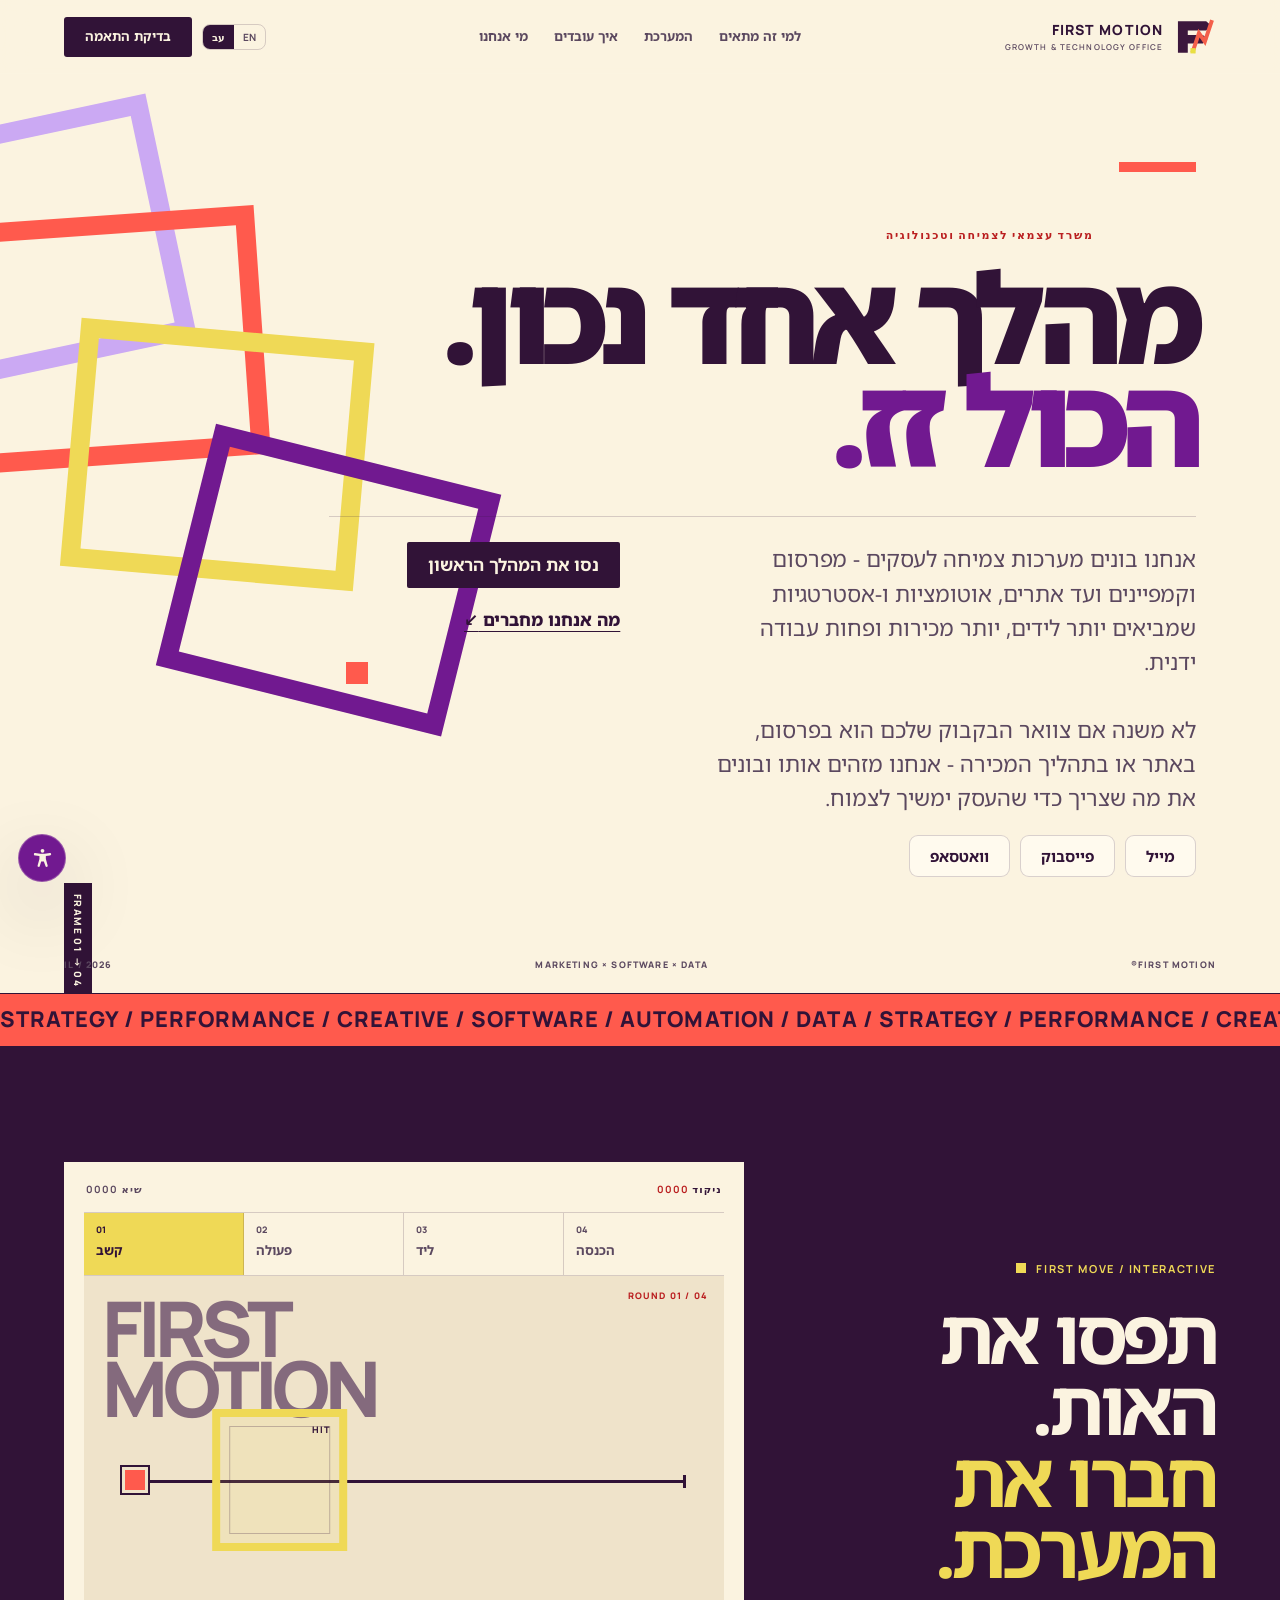
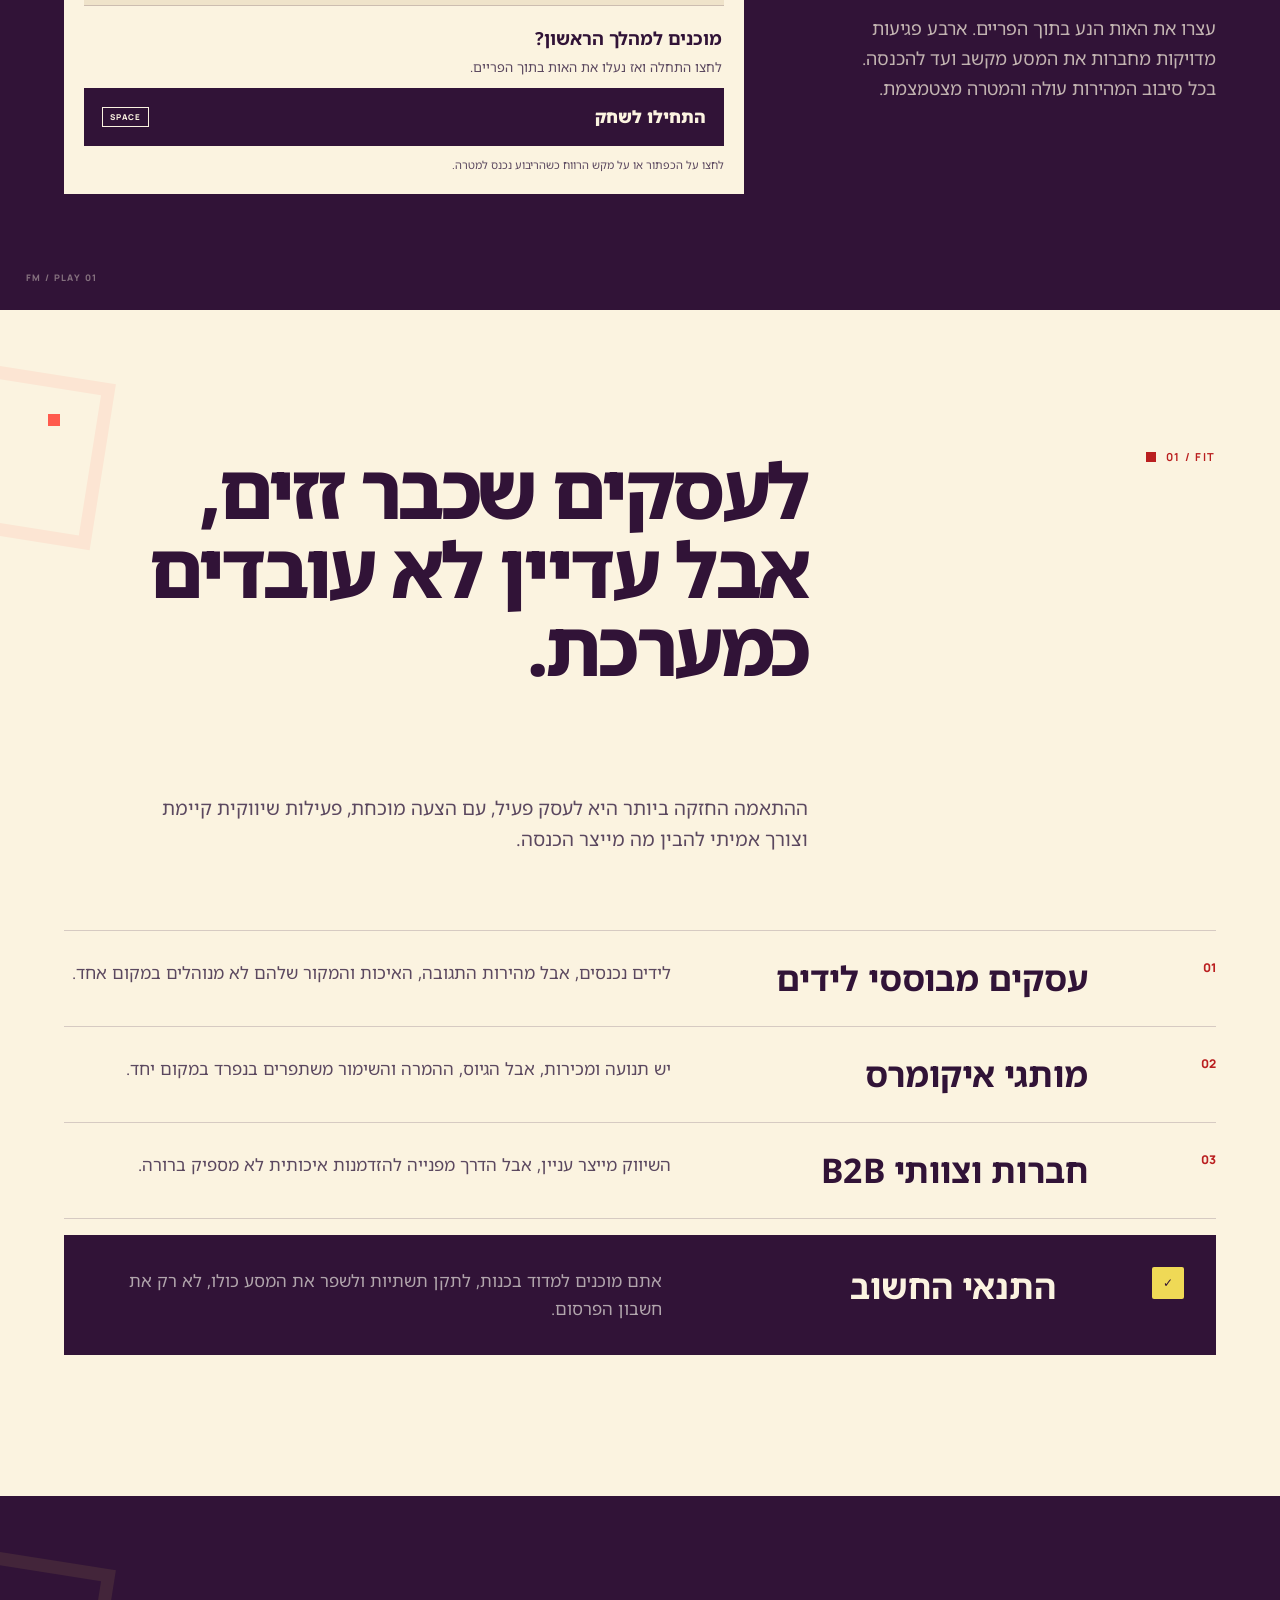
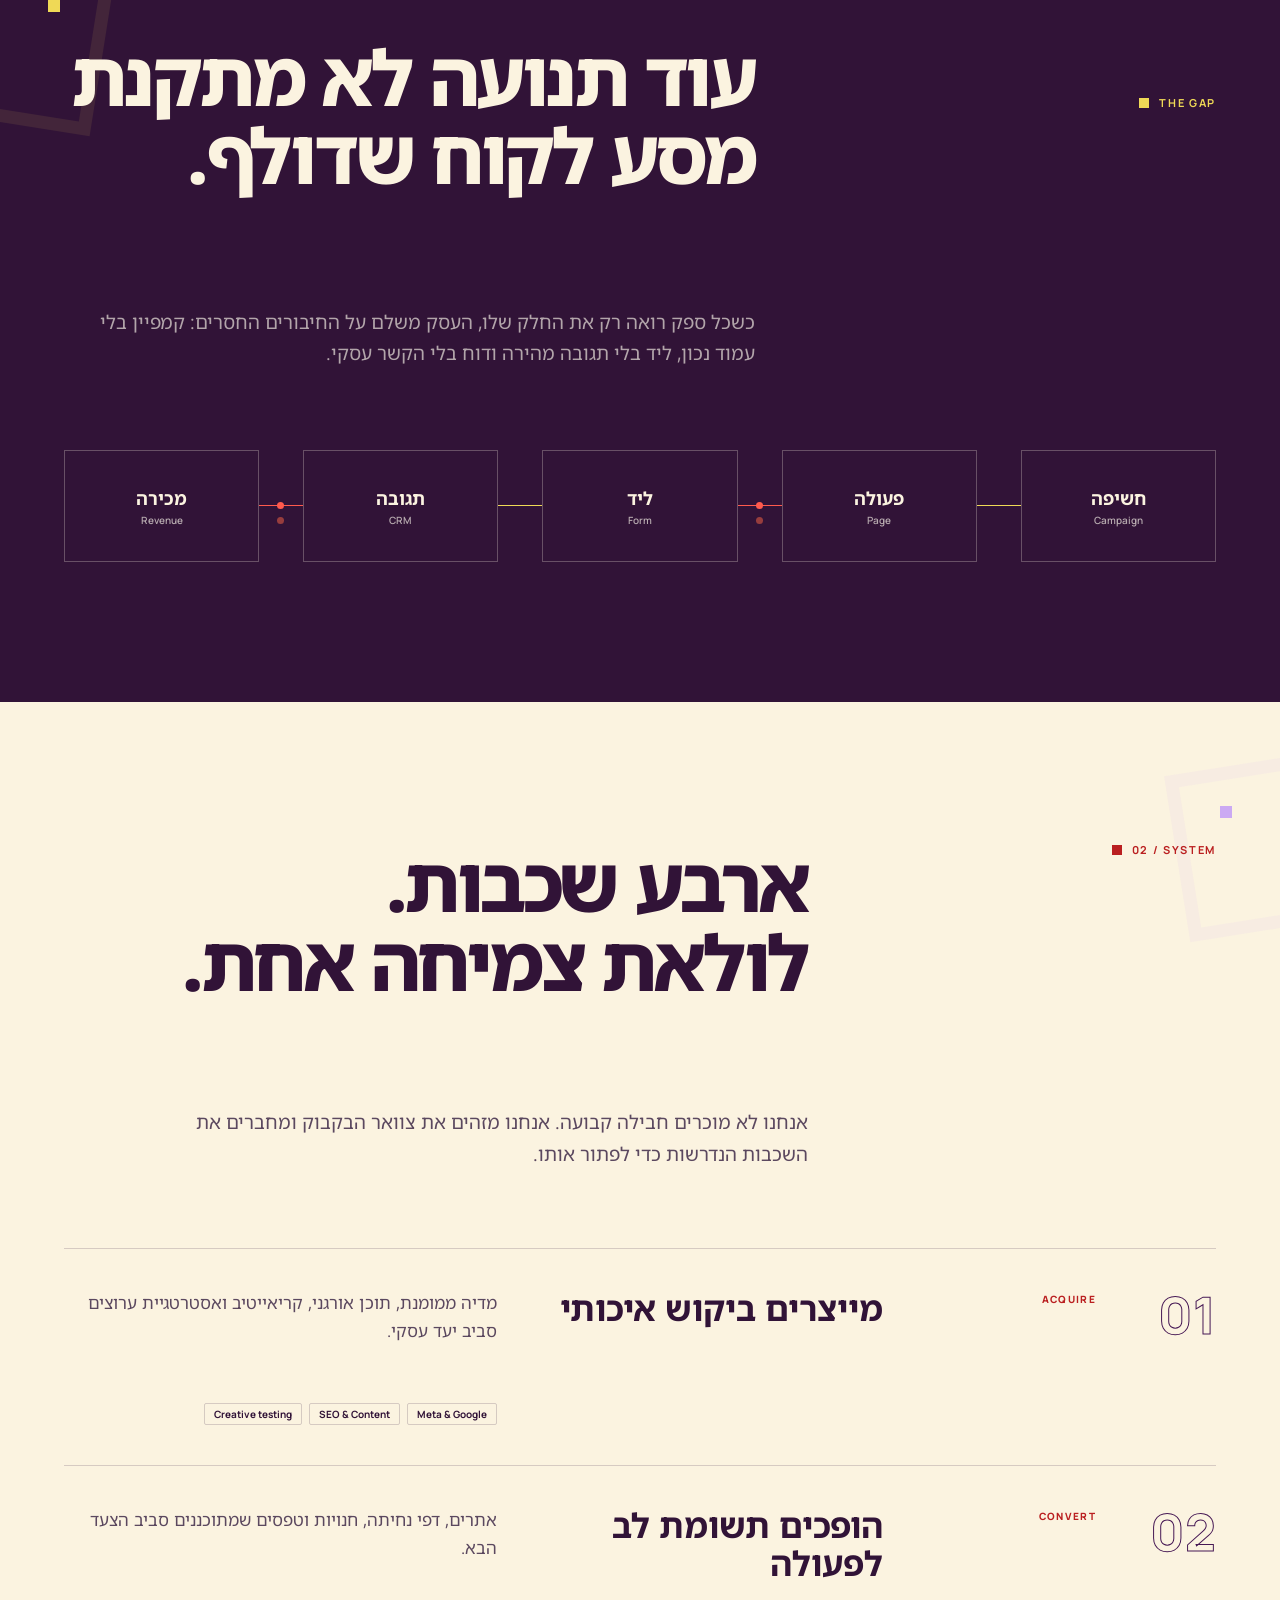
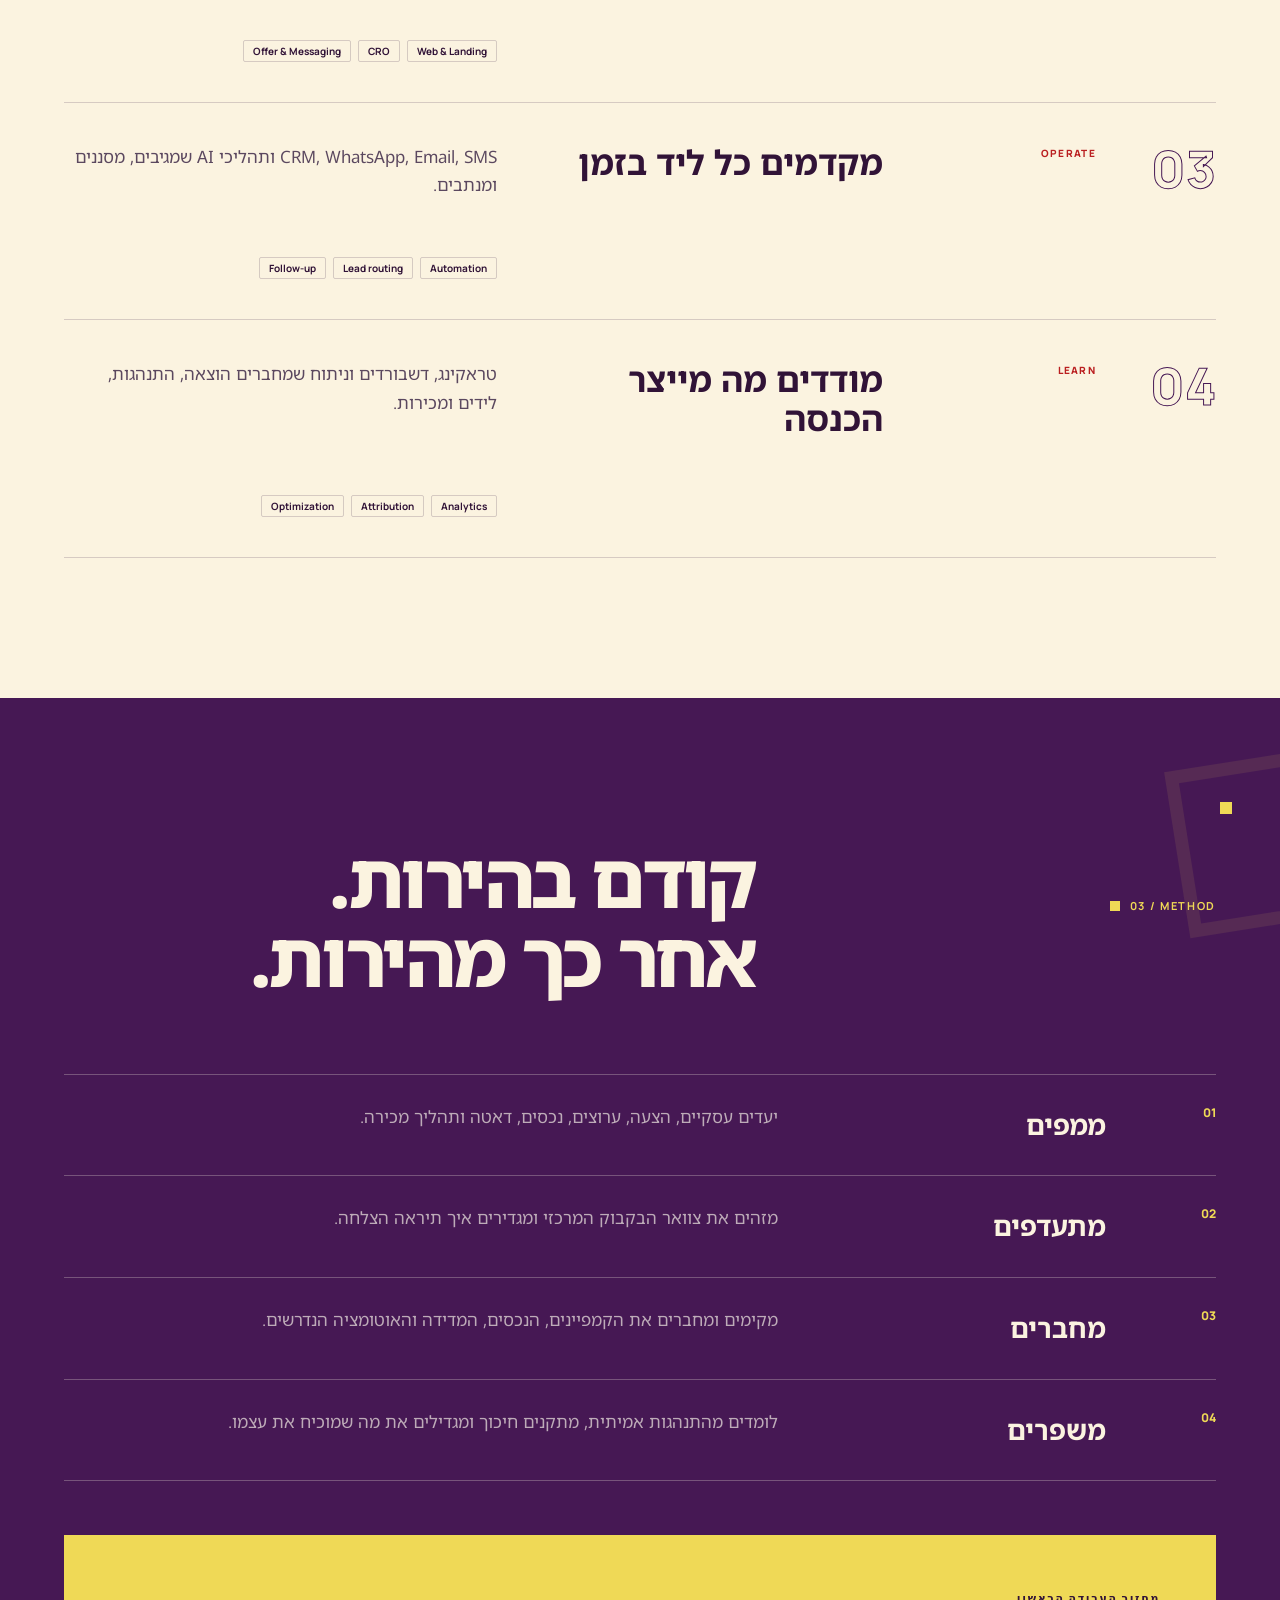
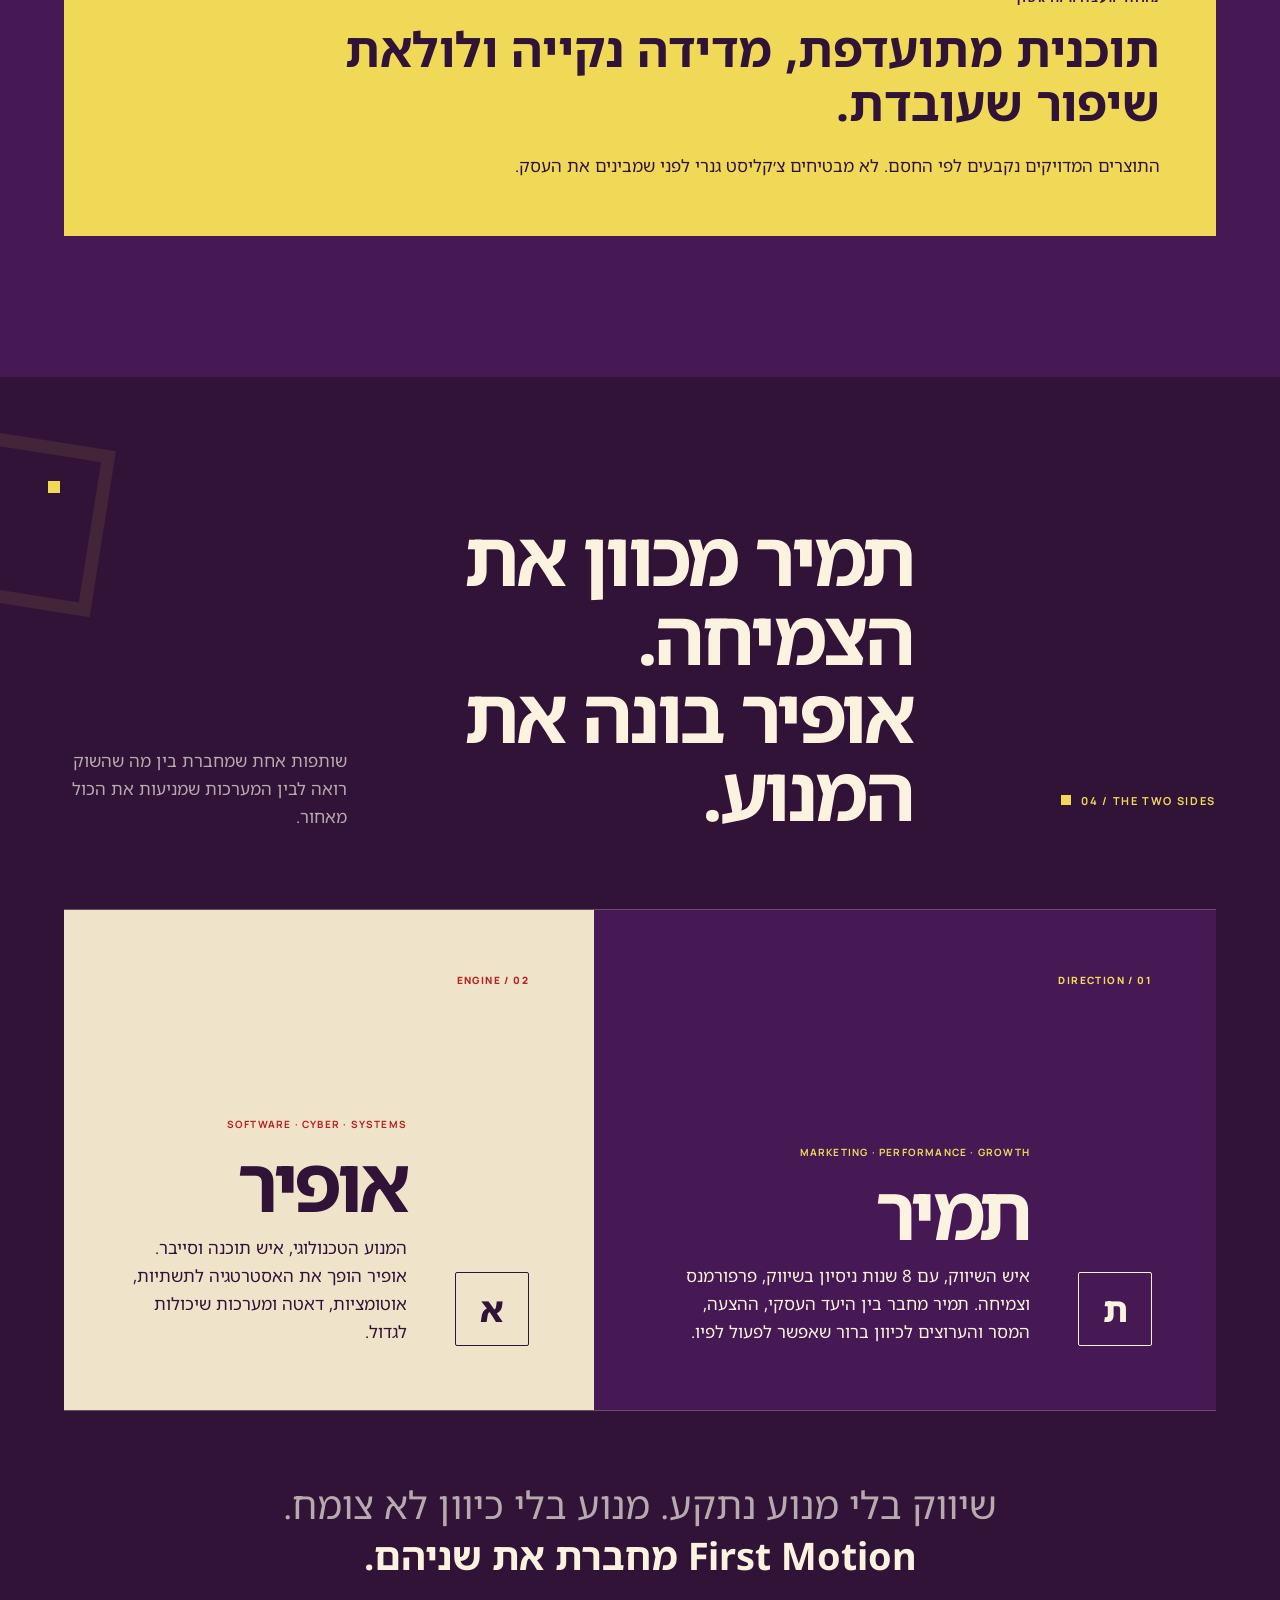
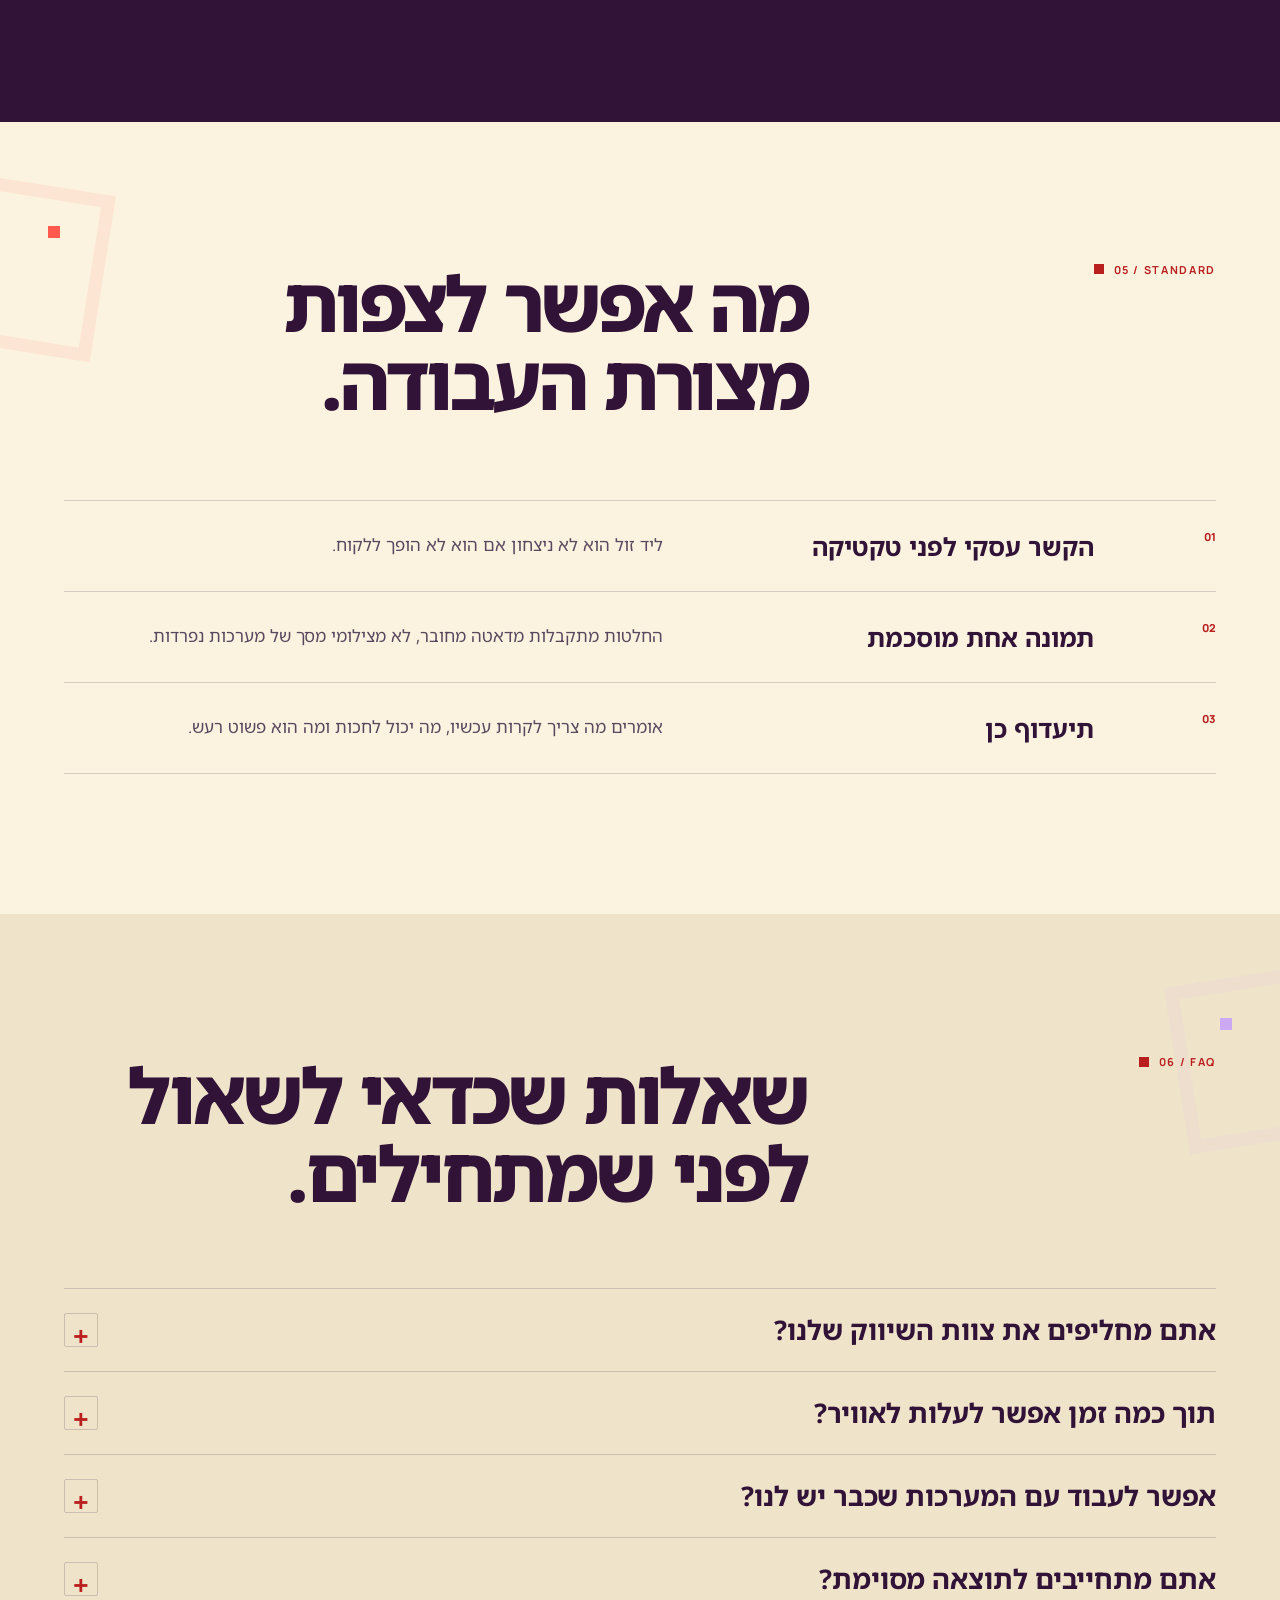
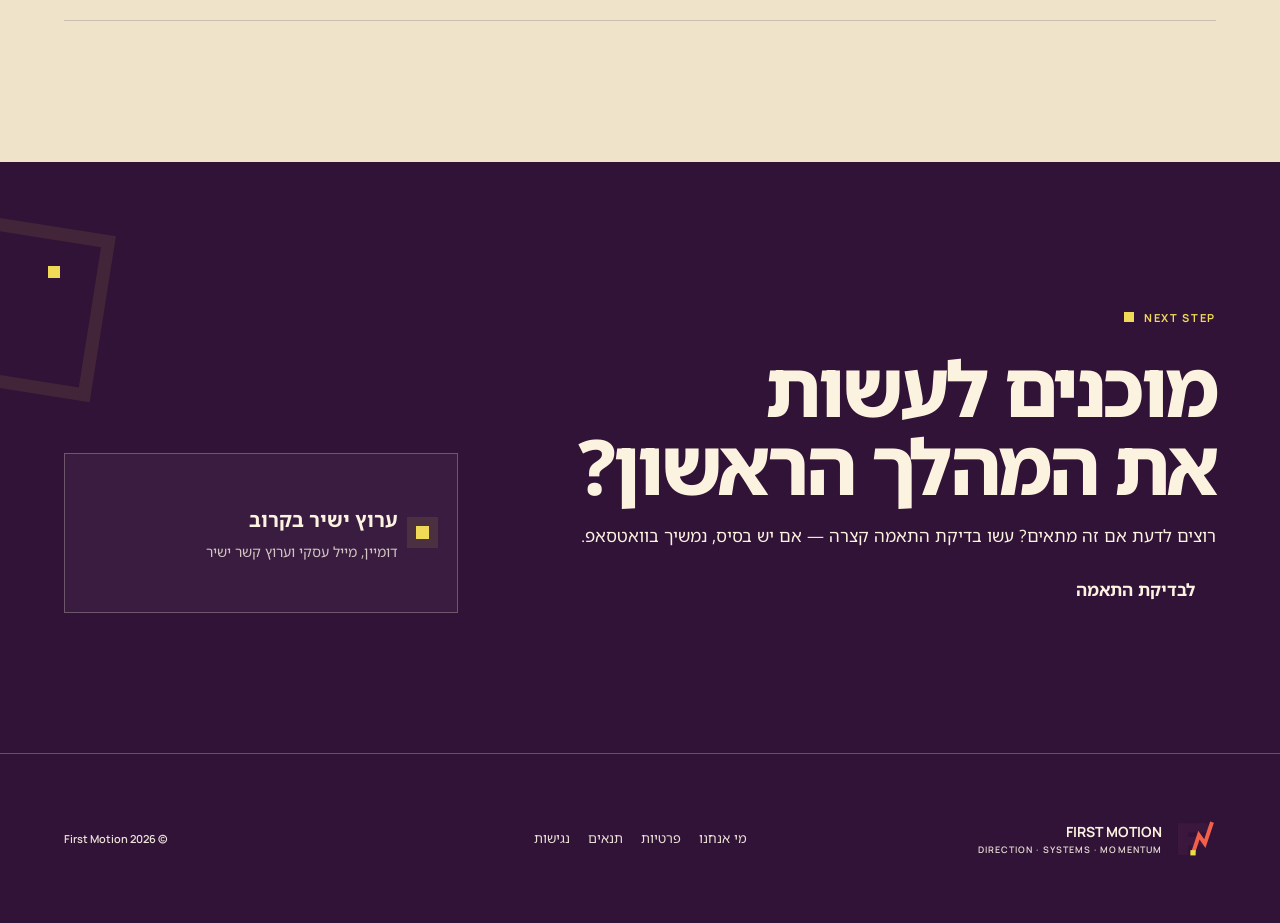
==== commit 1f37935b: "Wire up contact channels and refresh the legal pages Fill in the go-live config in fit-check.js so t" ====
--- a/index.html
+++ b/index.html
@@ -13,6 +13,11 @@
   <meta property="og:url" content="https://firstmotion.co/">
   <meta property="og:title" content="First Motion | Growth &amp; technology office">
   <meta property="og:description" content="המהלך הראשון שמחבר כיוון שיווקי, תשתית טכנולוגית ותנופה עסקית.">
+  <meta property="og:image" content="https://firstmotion.co/assets/og-card.png">
+  <meta property="og:image:width" content="1200">
+  <meta property="og:image:height" content="630">
+  <meta property="og:image:alt" content="First Motion — מהלך אחד נכון. הכול זז.">
+  <meta name="twitter:card" content="summary_large_image">
   <link rel="icon" href="assets/first-motion-mark.svg" type="image/svg+xml">
   <link rel="preconnect" href="https://fonts.googleapis.com">
   <link rel="preconnect" href="https://fonts.gstatic.com" crossorigin>
@@ -62,7 +67,7 @@
           <p class="hero-lead" data-en="We build growth systems for businesses—from advertising and campaigns to websites, automation, and strategy that drive more leads, more sales, and less manual work.<br><br>Whether your bottleneck is in marketing, your website, or your sales process, we identify it and build exactly what's needed to keep your business growing.">אנחנו בונים מערכות צמיחה לעסקים - מפרסום וקמפיינים ועד אתרים, אוטומציות ו-אסטרטגיות שמביאים יותר לידים, יותר מכירות ופחות עבודה ידנית.<br><br>לא משנה אם צוואר הבקבוק שלכם הוא בפרסום, באתר או בתהליך המכירה - אנחנו מזהים אותו ובונים את מה שצריך כדי שהעסק ימשיך לצמוח.</p>
           <div class="contact-methods" aria-label="דרכי יצירת קשר">
             <a class="button contact-method contact-email" aria-disabled="true" data-en="Email">מייל</a>
-            <a class="button contact-method contact-phone" aria-disabled="true" data-en="Phone">טלפון</a>
+            <a class="button contact-method contact-facebook" aria-disabled="true" target="_blank" rel="noopener" data-en="Facebook">פייסבוק</a>
             <a class="button contact-method contact-whatsapp" aria-disabled="true" target="_blank" rel="noopener" data-en="WhatsApp">וואטסאפ</a>
           </div>
           </div>
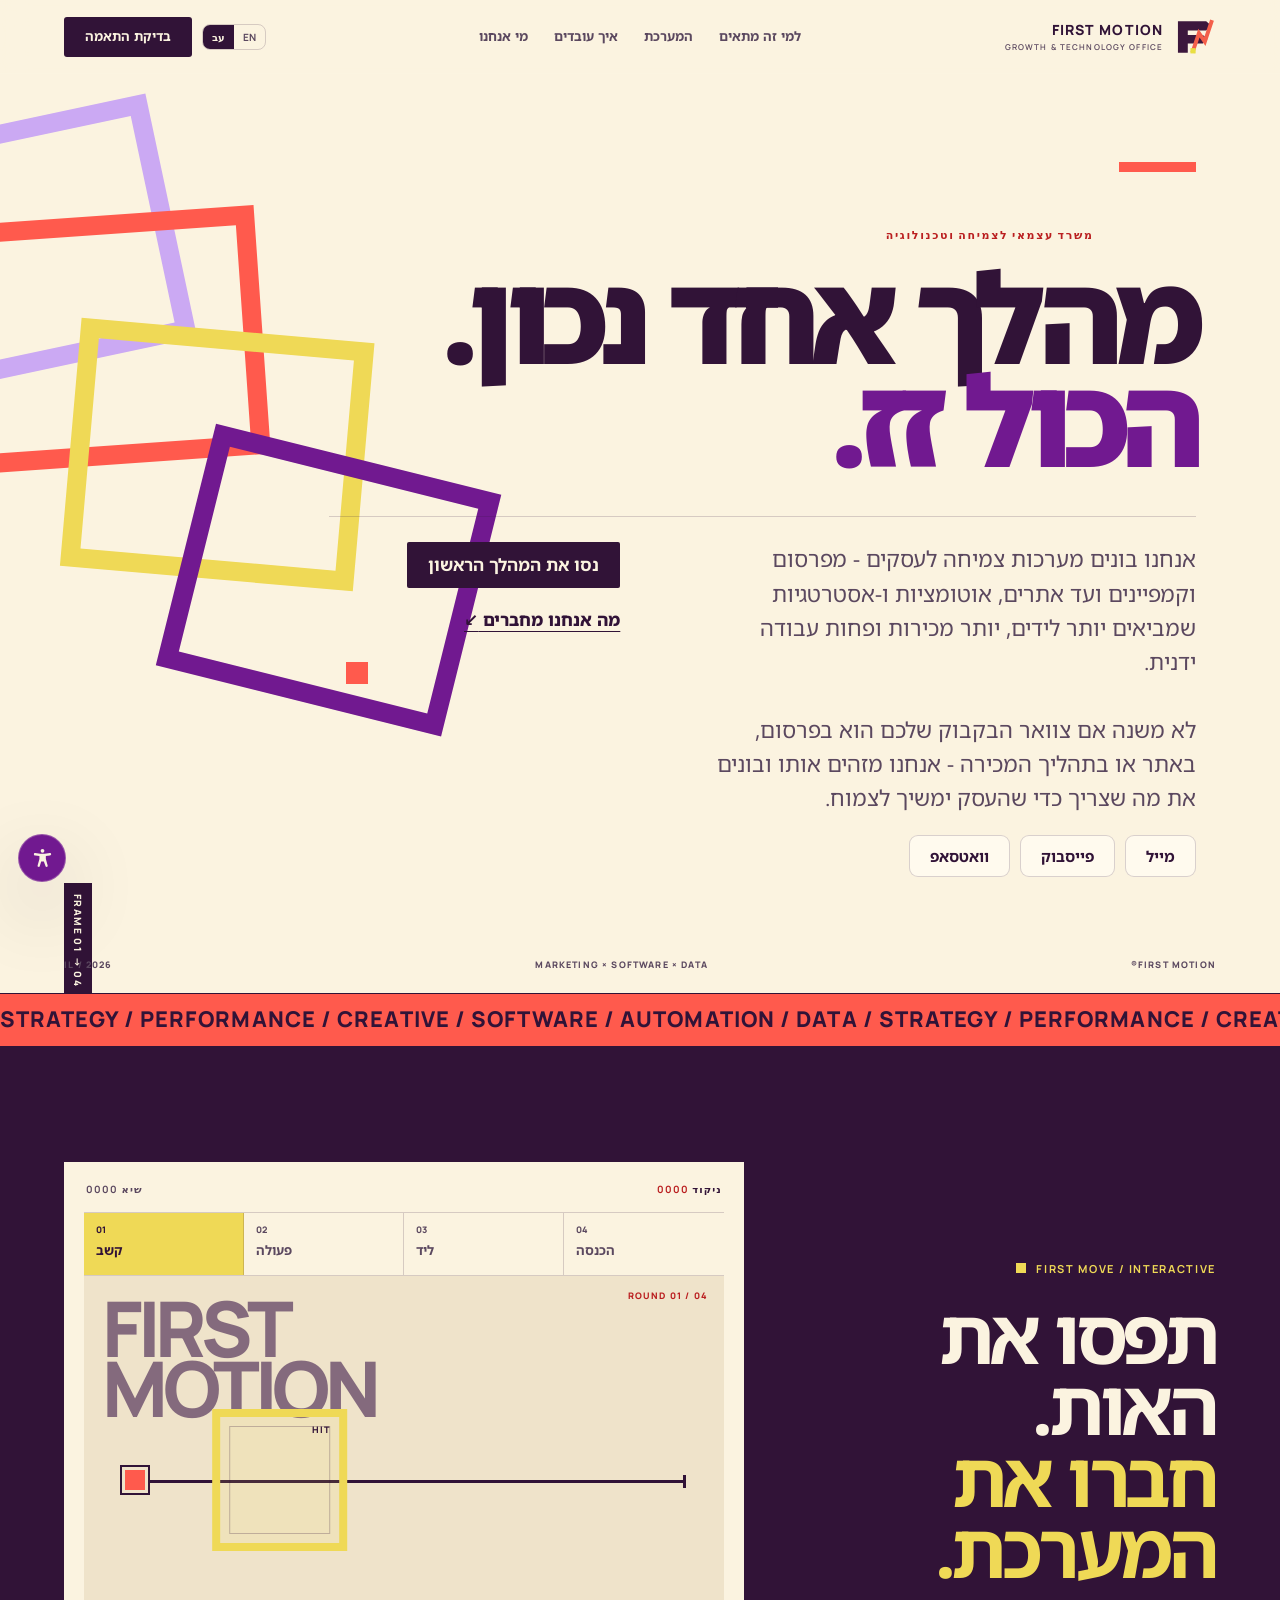
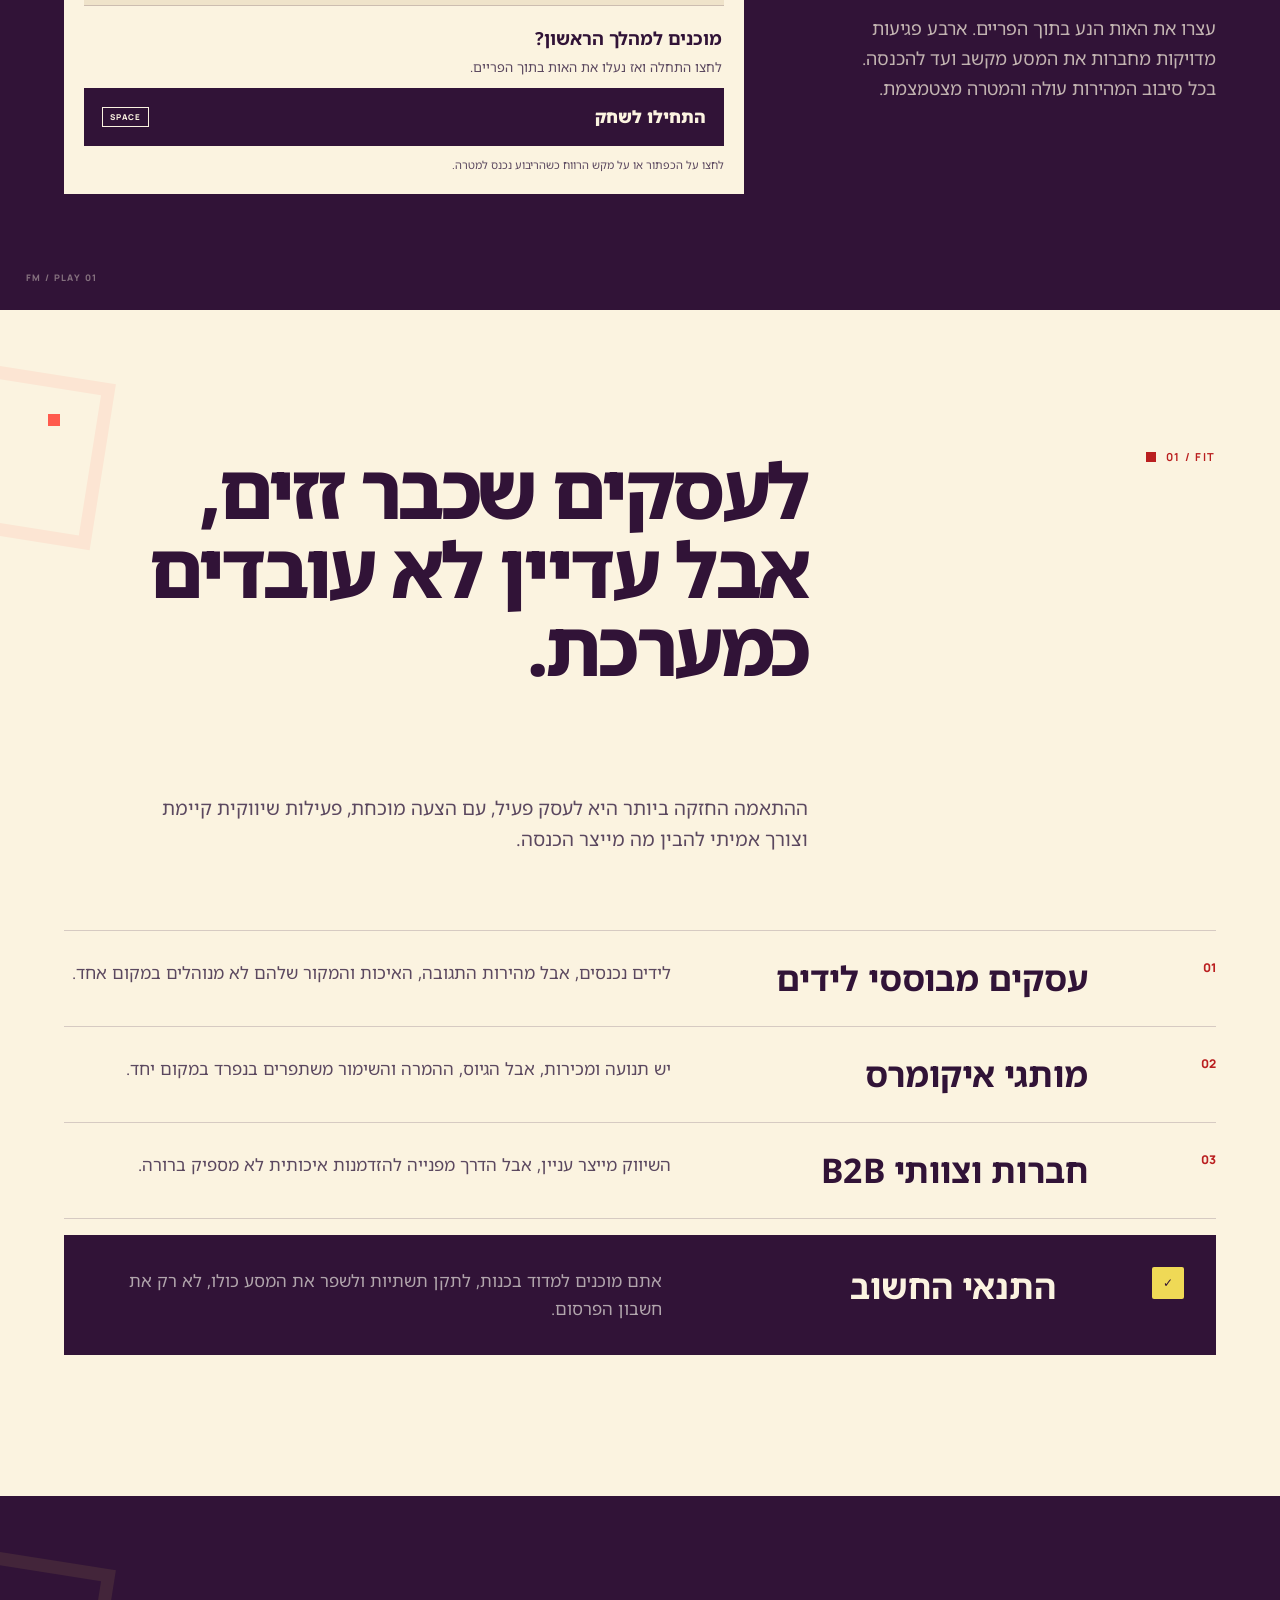
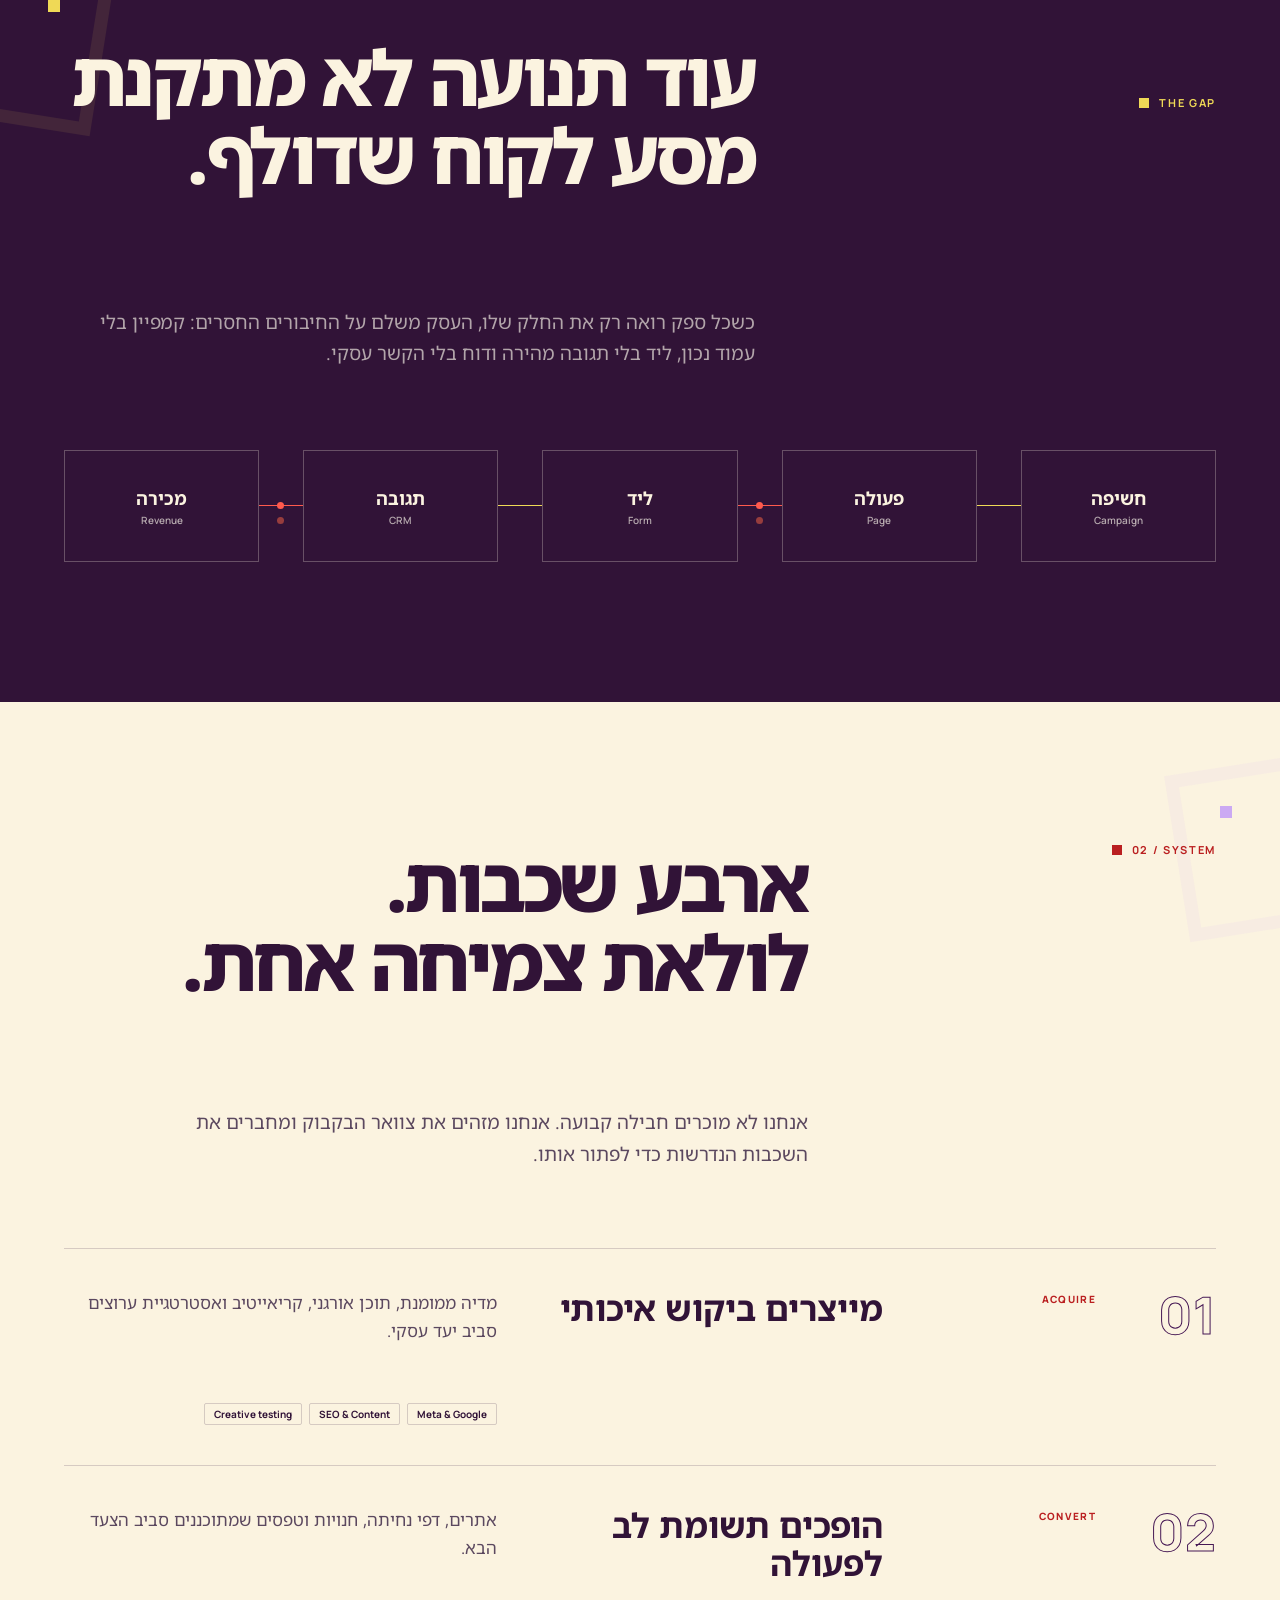
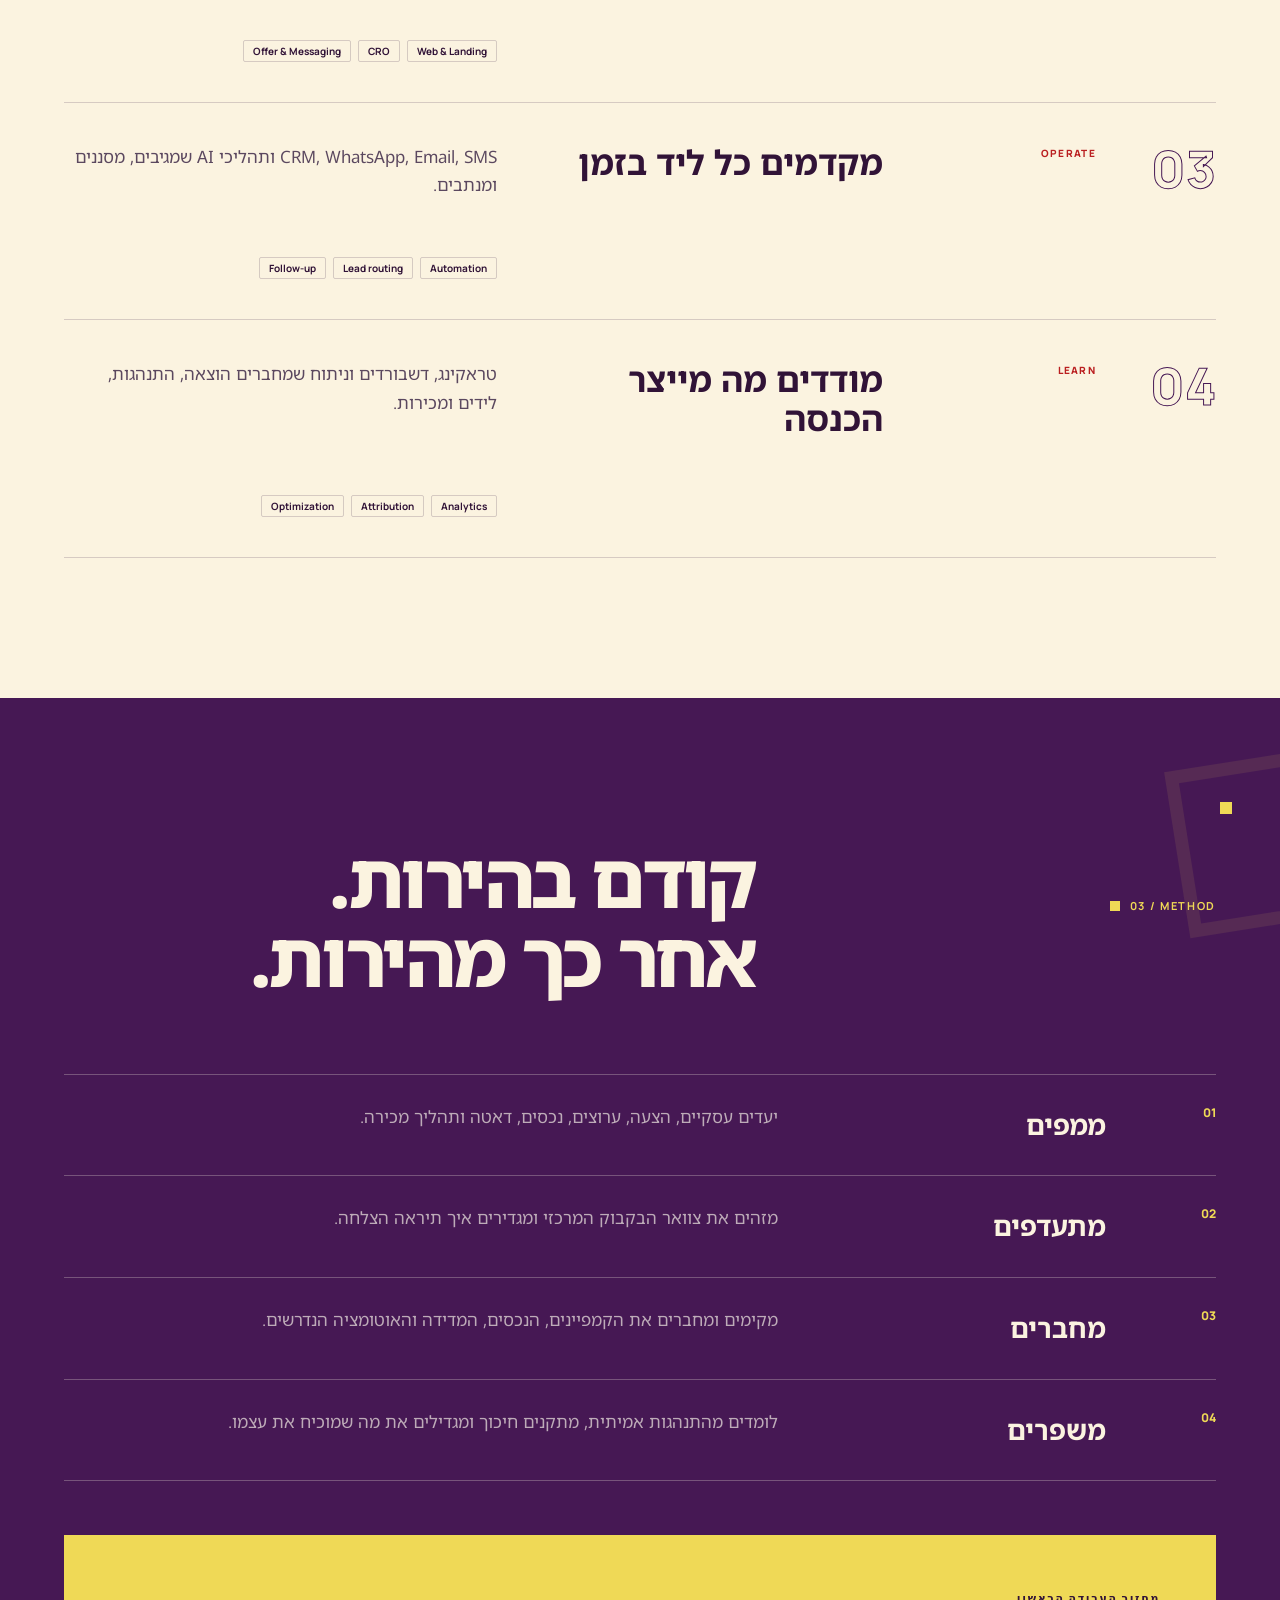
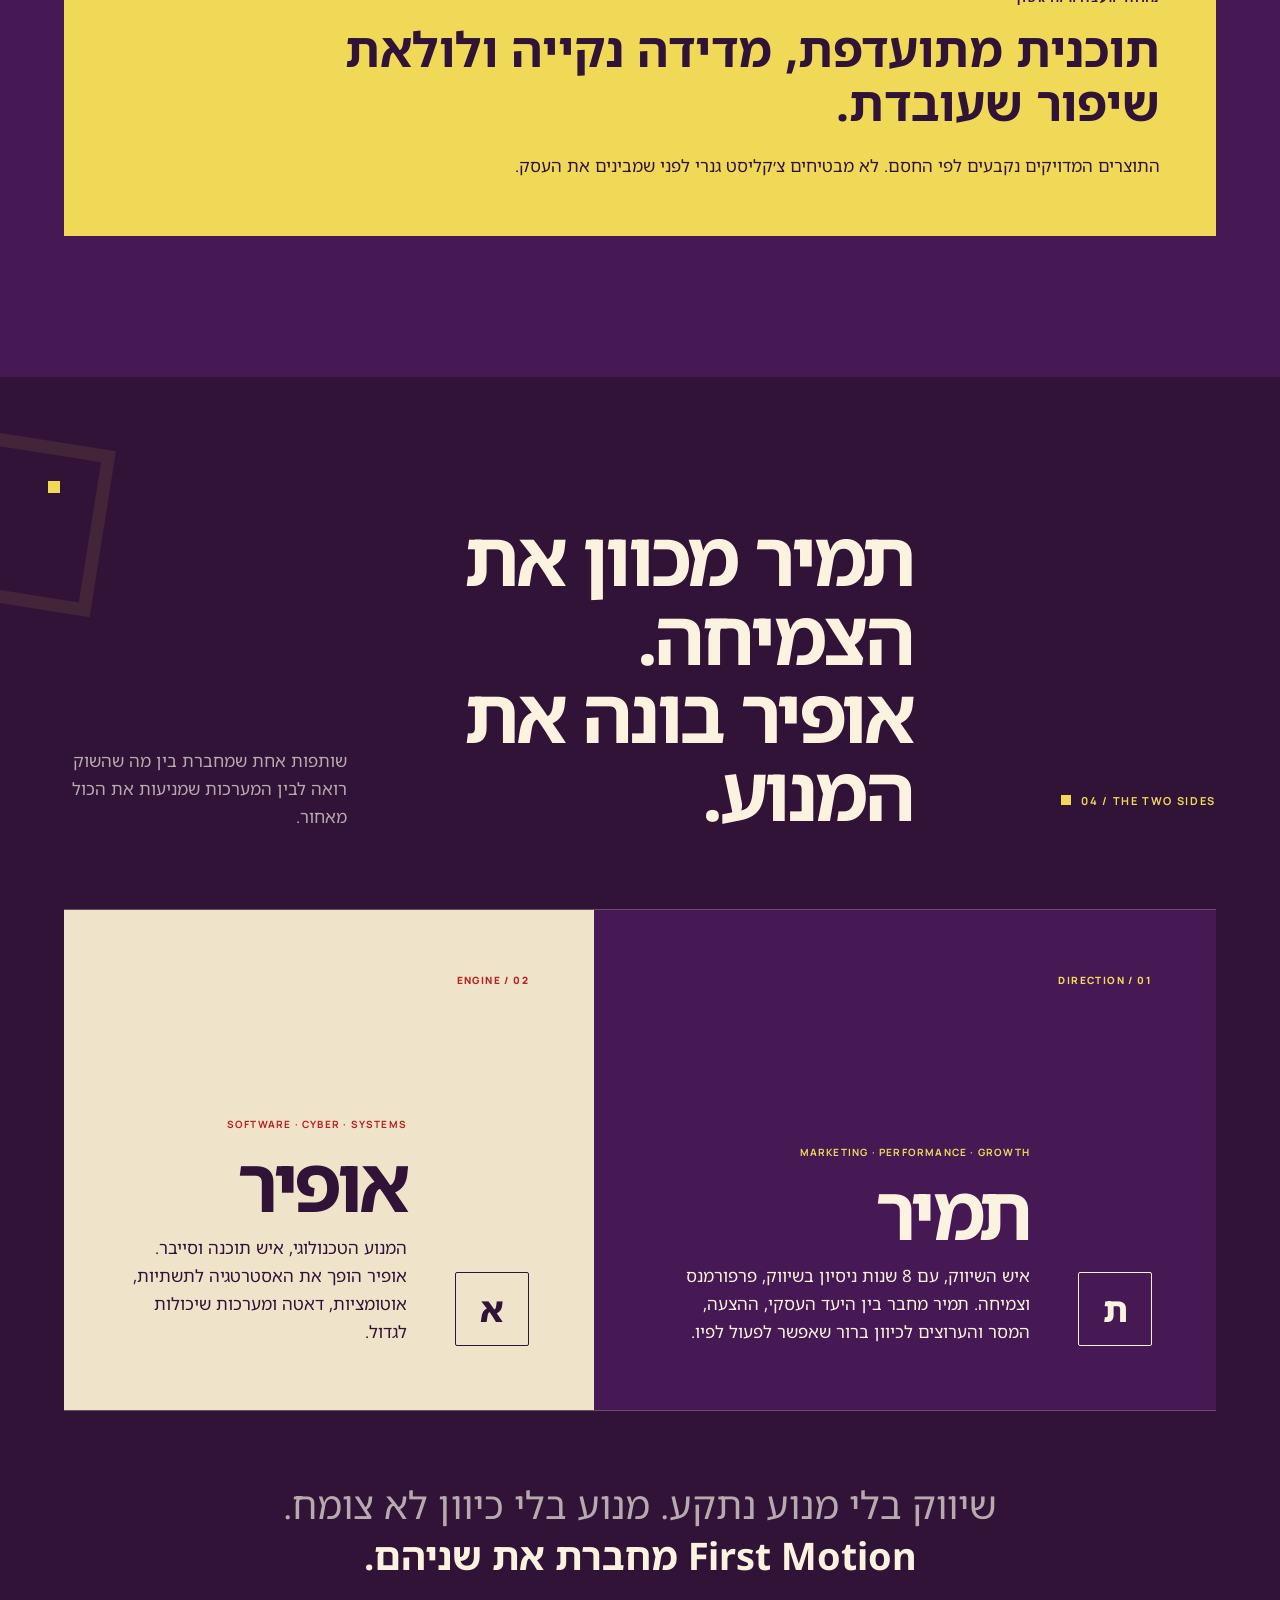
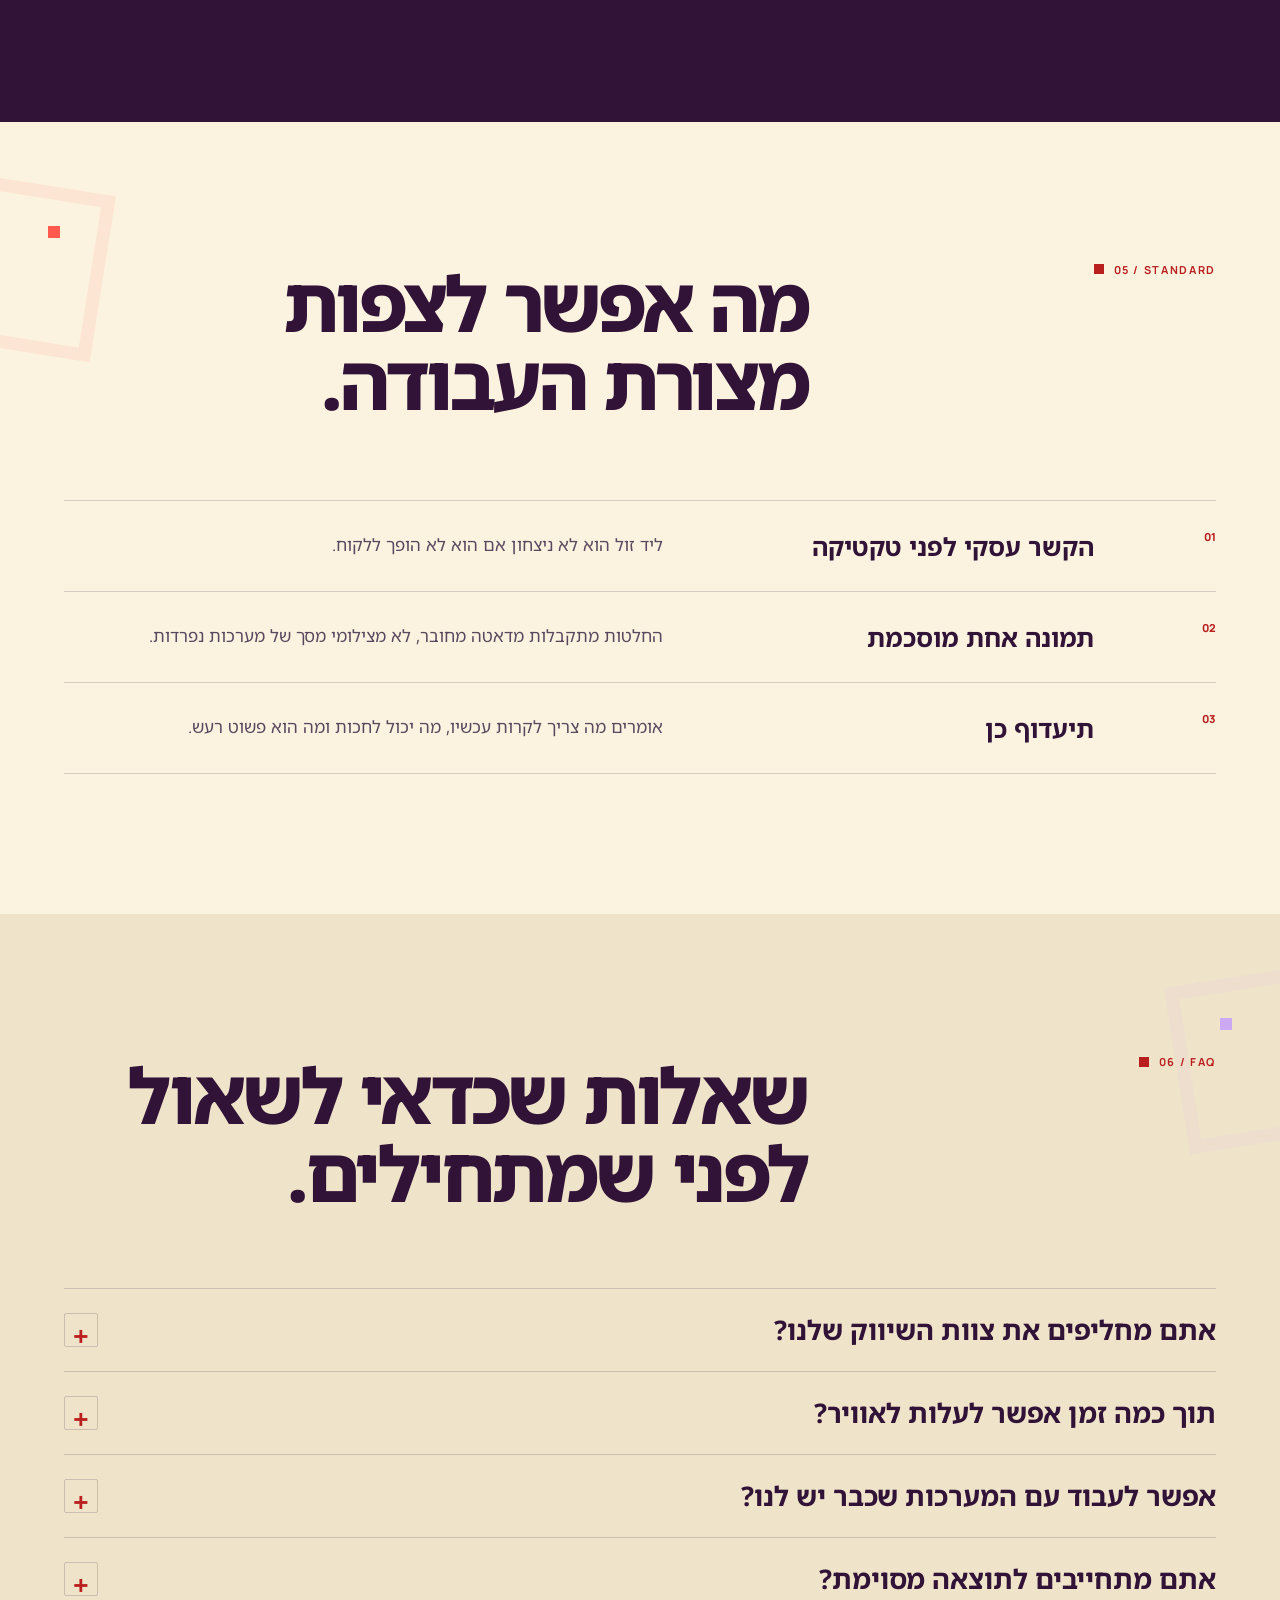
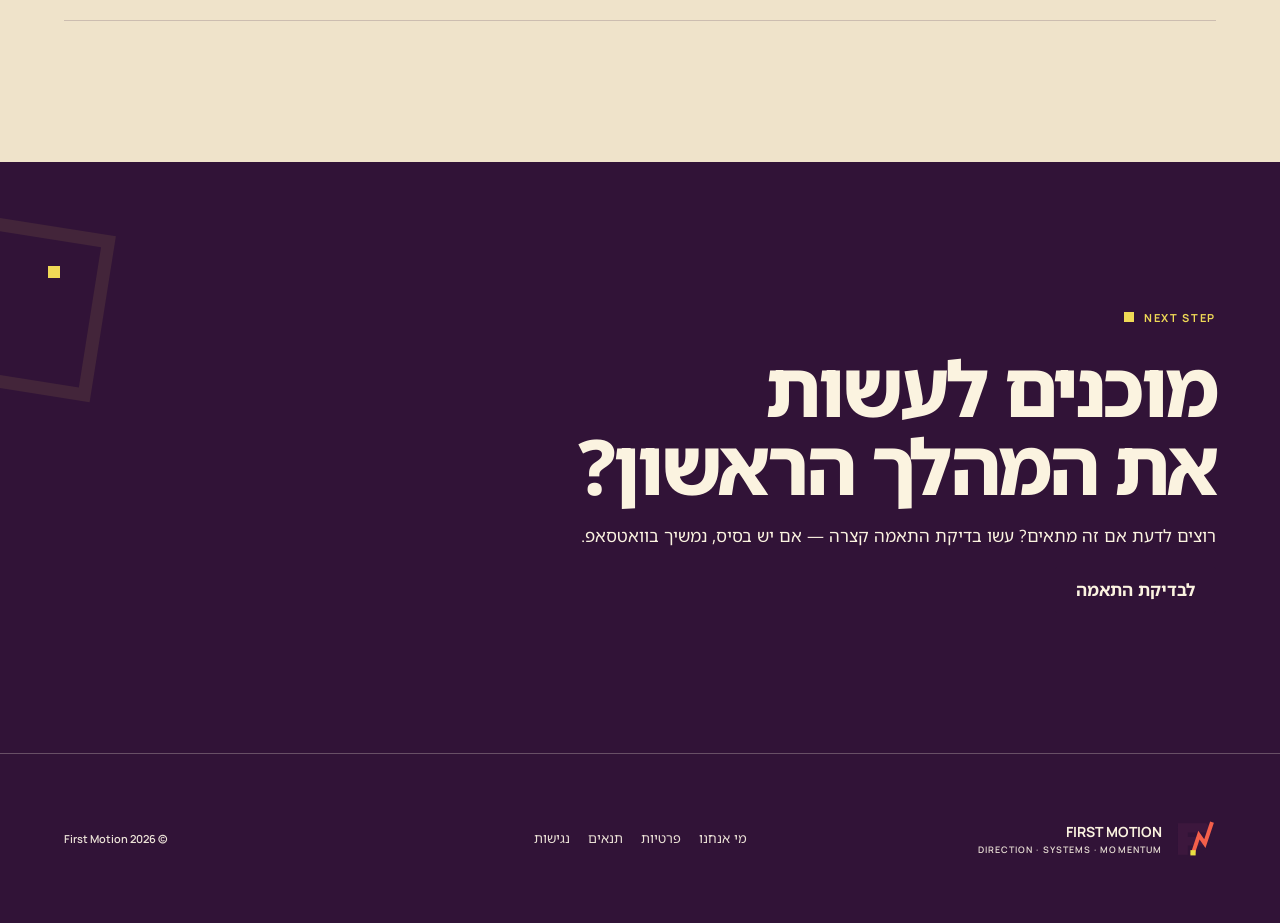
==== commit 39b39b9b: "Prefill the WhatsApp message and drop the "coming soon" card Clicking the WhatsApp button now opens " ====
--- a/index.html
+++ b/index.html
@@ -247,10 +247,6 @@
         <p data-en="Want to know if it's a fit? Take the short compatibility check — if there's a basis, we continue on WhatsApp.">רוצים לדעת אם זה מתאים? עשו בדיקת התאמה קצרה — אם יש בסיס, נמשיך בוואטסאפ.</p>
         <a class="button button-primary" href="#fit-check" data-en="Start the check">לבדיקת התאמה</a>
       </div>
-      <div class="contact-status reveal" role="status">
-        <span class="status-light" aria-hidden="true"></span>
-        <div><strong data-en="Direct channel soon">ערוץ ישיר בקרוב</strong><p data-en="Domain, business email and direct contact channel">דומיין, מייל עסקי וערוץ קשר ישיר</p></div>
-      </div>
     </section>
   </main>
 
--- a/styles.css
+++ b/styles.css
@@ -388,14 +388,12 @@
 .faq-list details[open] summary i { transform: rotate(45deg); }
 .faq-list details p { max-width: 760px; margin: -4px 0 28px; color: var(--ink-soft); }
 
-.contact { max-width: none; display: grid; grid-template-columns: 1.25fr .75fr; gap: 8vw; align-items: end; color: var(--paper); background: var(--ink); }
-.contact > * { width: 100%; max-width: none; margin: 0; }
+.contact { max-width: none; color: var(--paper); background: var(--ink); }
+.contact > * { width: 100%; }
 .contact-main p:last-child { max-width: 650px; margin: 28px 0 0; color: oklch(96% 0.015 88 / 68%); font-size: 18px; }
-.contact-status { min-height: 160px; padding: 28px; display: flex; align-items: center; gap: 18px; border: 1px solid var(--rule-light); background: oklch(96% 0.012 85 / 4%); }
+/* .status-light is shared with the legal pages' note blocks — keep. */
 .status-light { width: 13px; height: 13px; flex: 0 0 auto; background: var(--mint); box-shadow: 0 0 0 9px oklch(88% 0.17 112 / 10%); animation: statusPulse 2.4s ease-in-out infinite; }
 @keyframes statusPulse { 50% { opacity: .55; transform: scale(.72); } }
-.contact-status strong { font-size: 20px; }
-.contact-status p { margin: 4px 0 0; color: oklch(97% 0.022 85 / 78%); font-size: 14px; }
 
 .site-footer { min-height: 170px; padding: 34px var(--pad); display: grid; grid-template-columns: 1fr auto 1fr; align-items: center; gap: 30px; color: var(--paper); background: var(--ink); border-top: 1px solid var(--rule-light); }
 .footer-brand { display: flex; align-items: center; gap: 12px; }
@@ -536,7 +534,6 @@
   .fit-list article > div { grid-template-columns: 1fr; gap: 8px; }
   .system-layers article > div { grid-template-columns: 1fr 1fr; }
   .system-layers article > div > p:not(.layer-label), .system-layers ul { grid-column: 2; }
-  .contact { grid-template-columns: 1fr; }
   .site-footer { grid-template-columns: 1fr; text-align: center; }
   .footer-brand, .site-footer nav { justify-content: center; }
   .copyright { justify-self: center; }
@@ -666,8 +663,6 @@
   .principle-grid p { grid-column: 2; }
   .faq-list { margin-top: 44px; }
   .faq-list summary { min-height: 70px; font-size: 19px; line-height: 1.35; }
-  .contact { gap: 36px; }
-  .contact-status { min-height: 130px; padding: 22px; }
   .site-footer { min-height: 0; padding-block: 30px; gap: 24px; }
   .page-hero { min-height: 0; padding-block: 58px 64px; }
   .page-hero::after { inset-inline-start: -72px; top: 52px; width: 150px; border-width: 11px; }
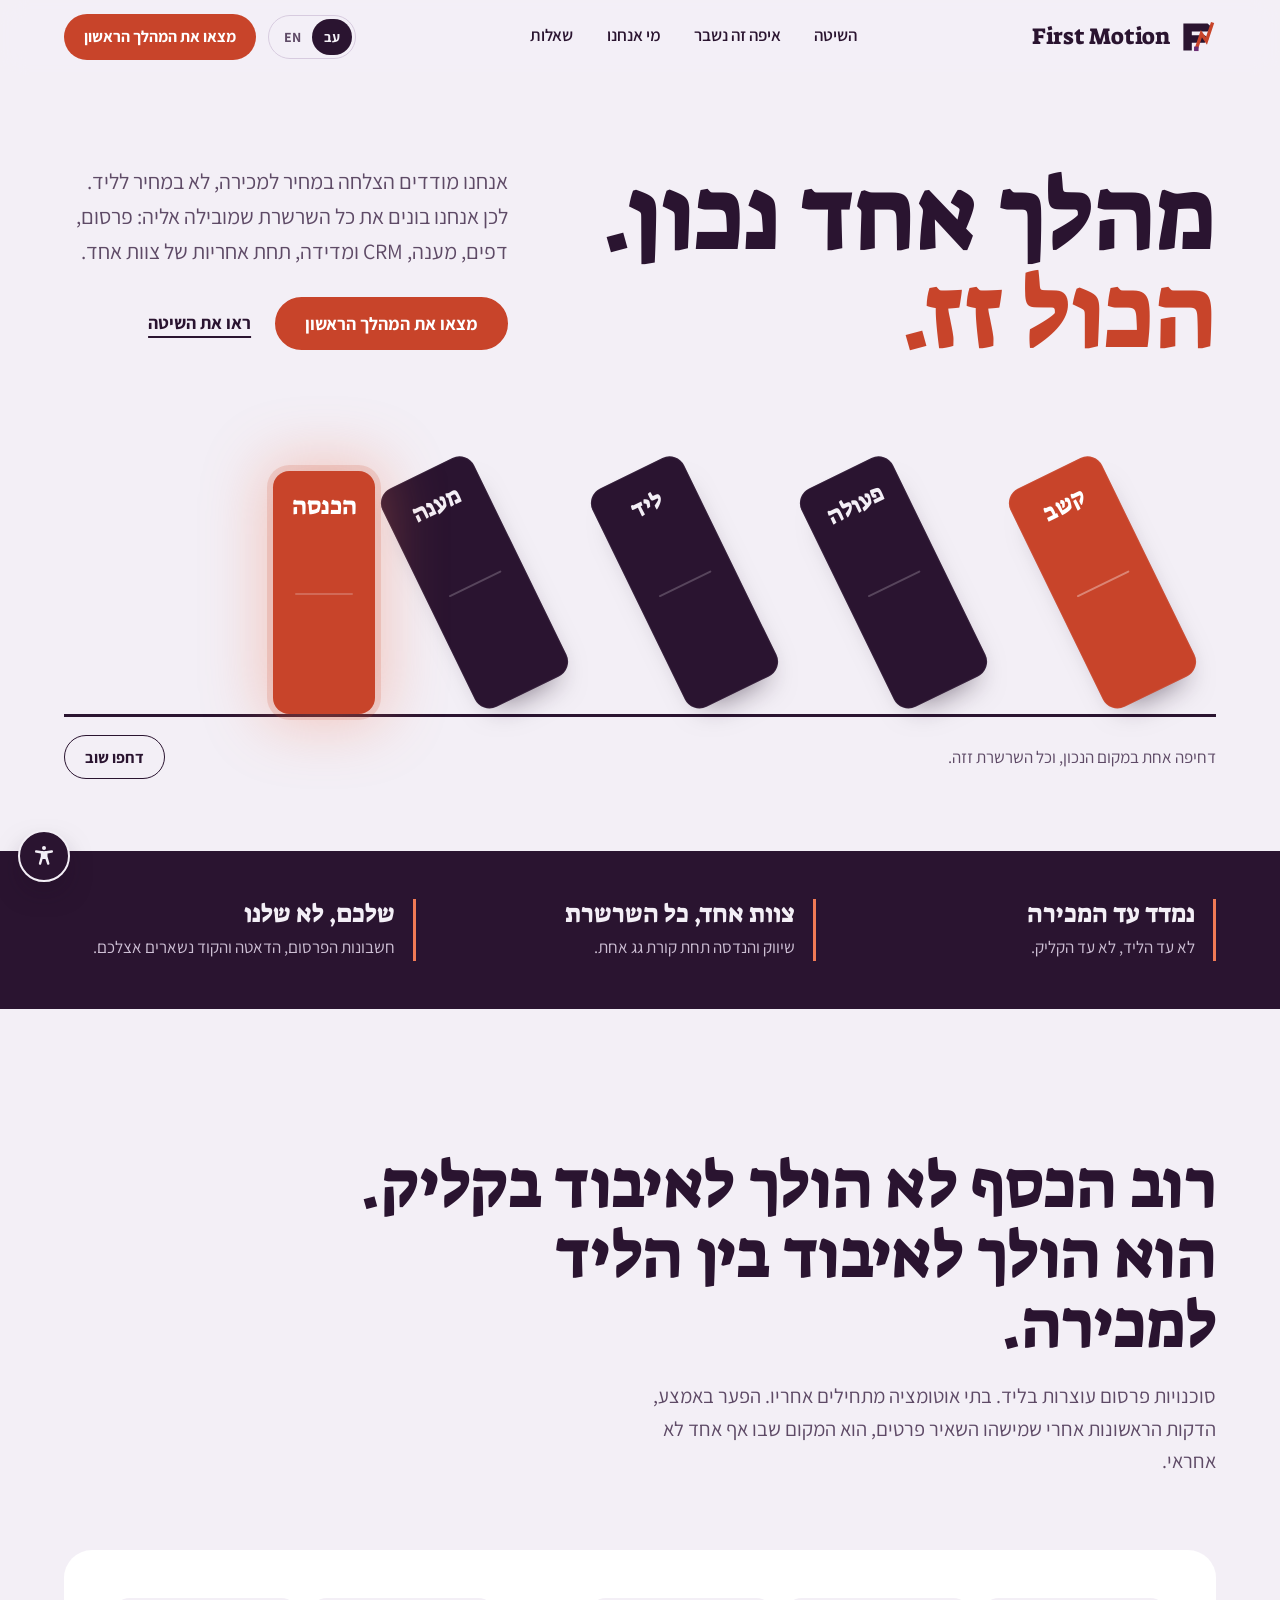
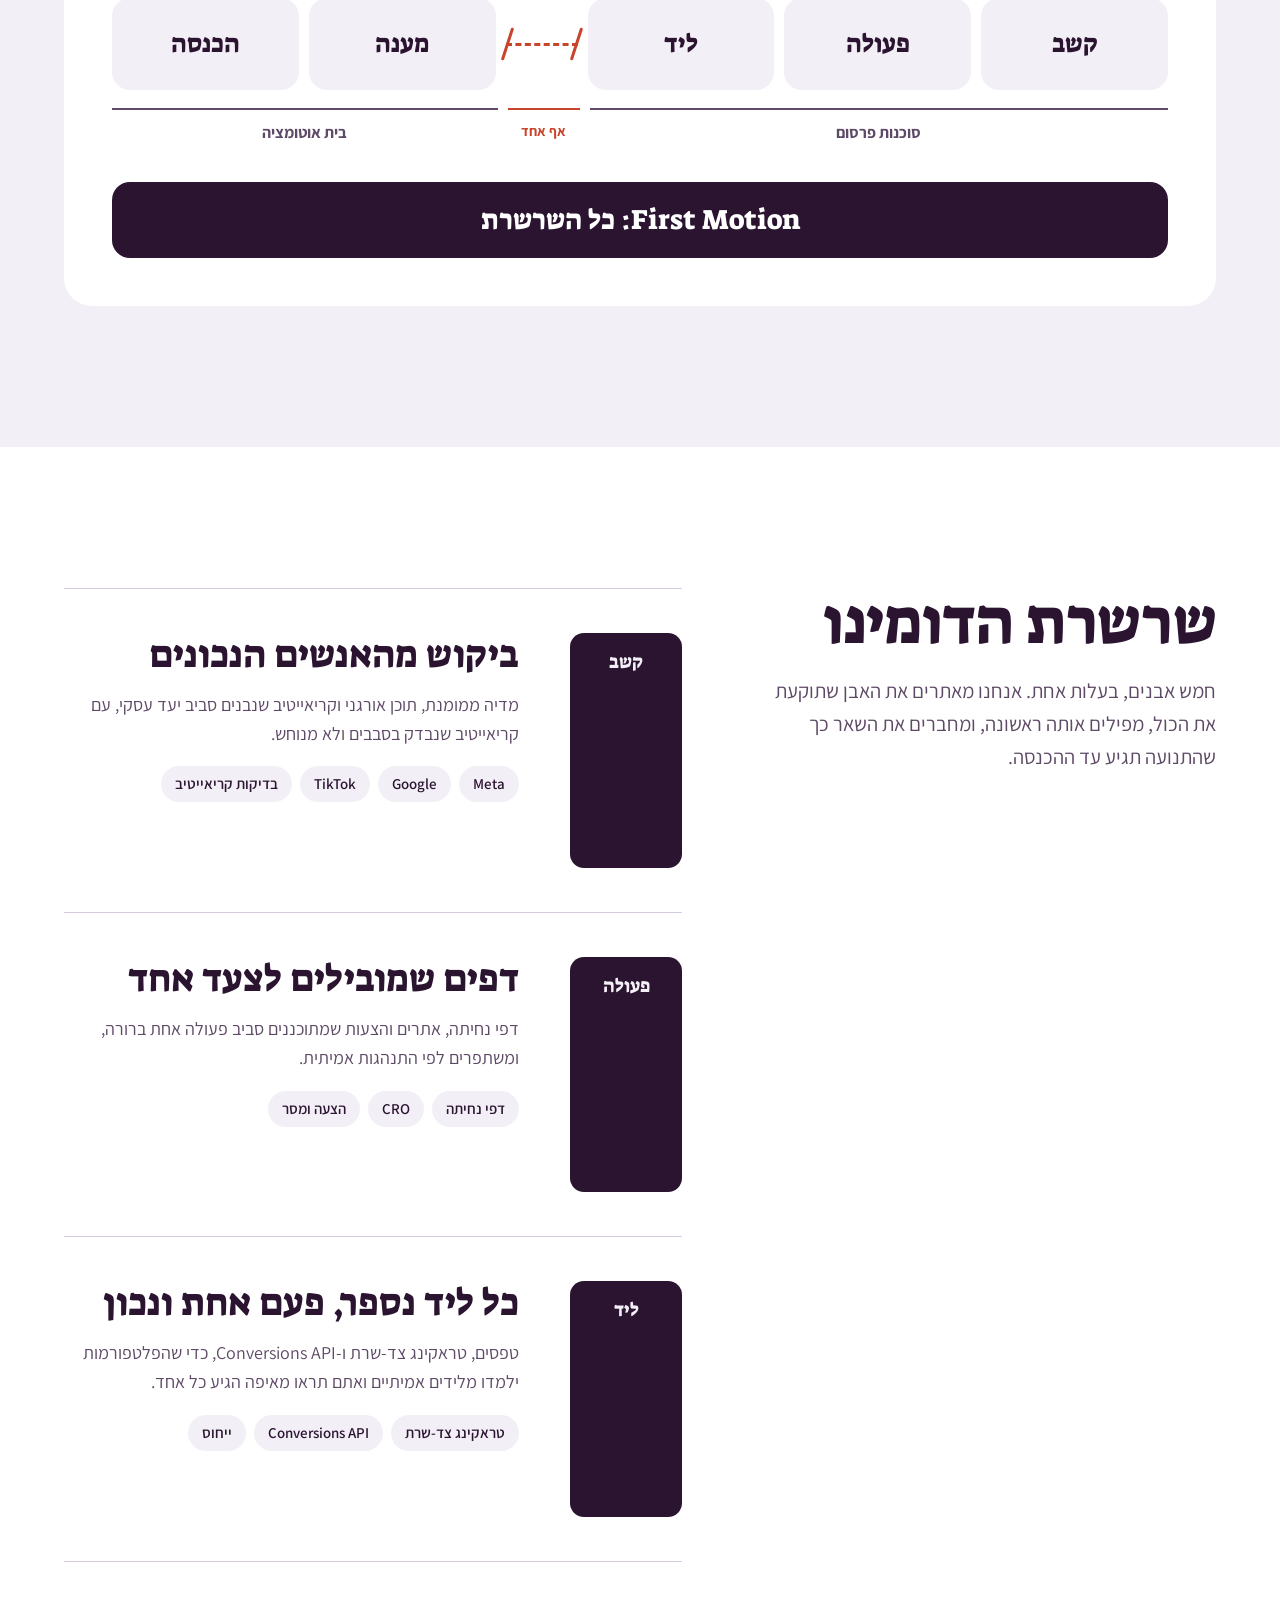
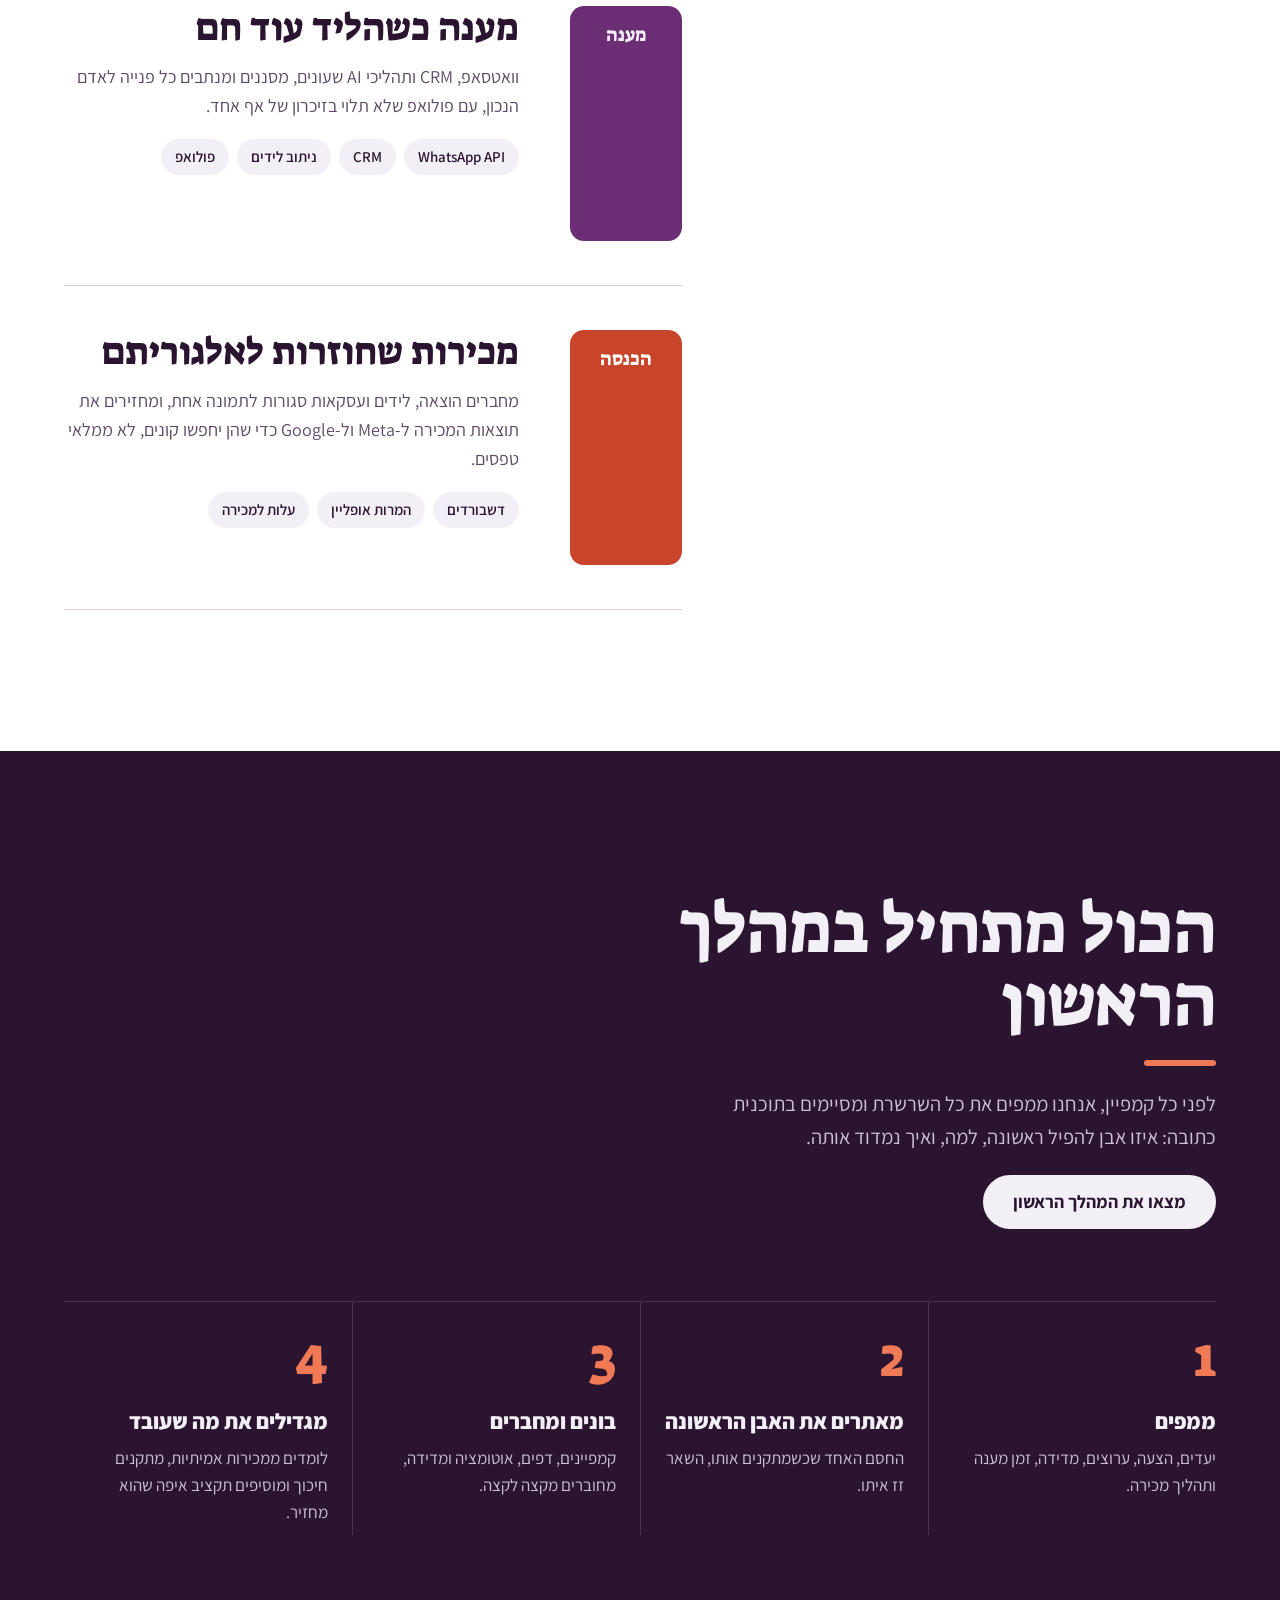
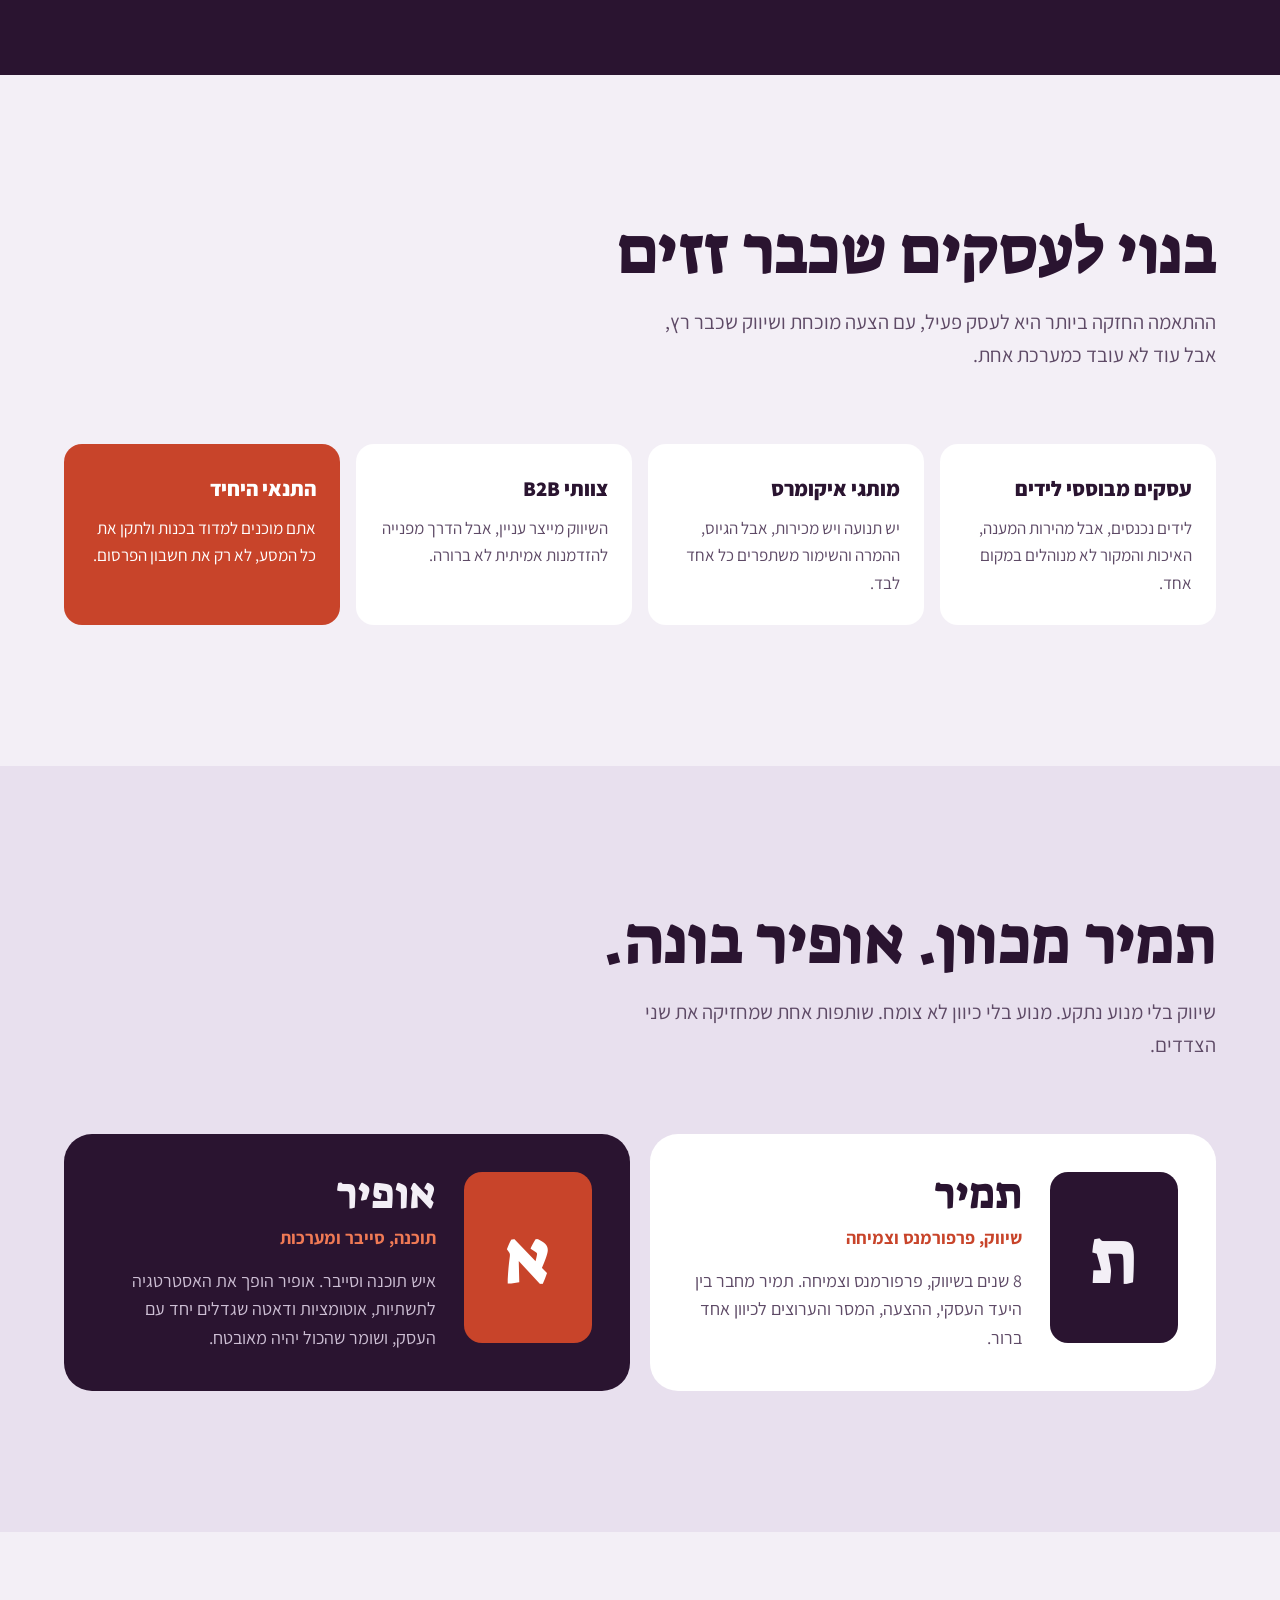
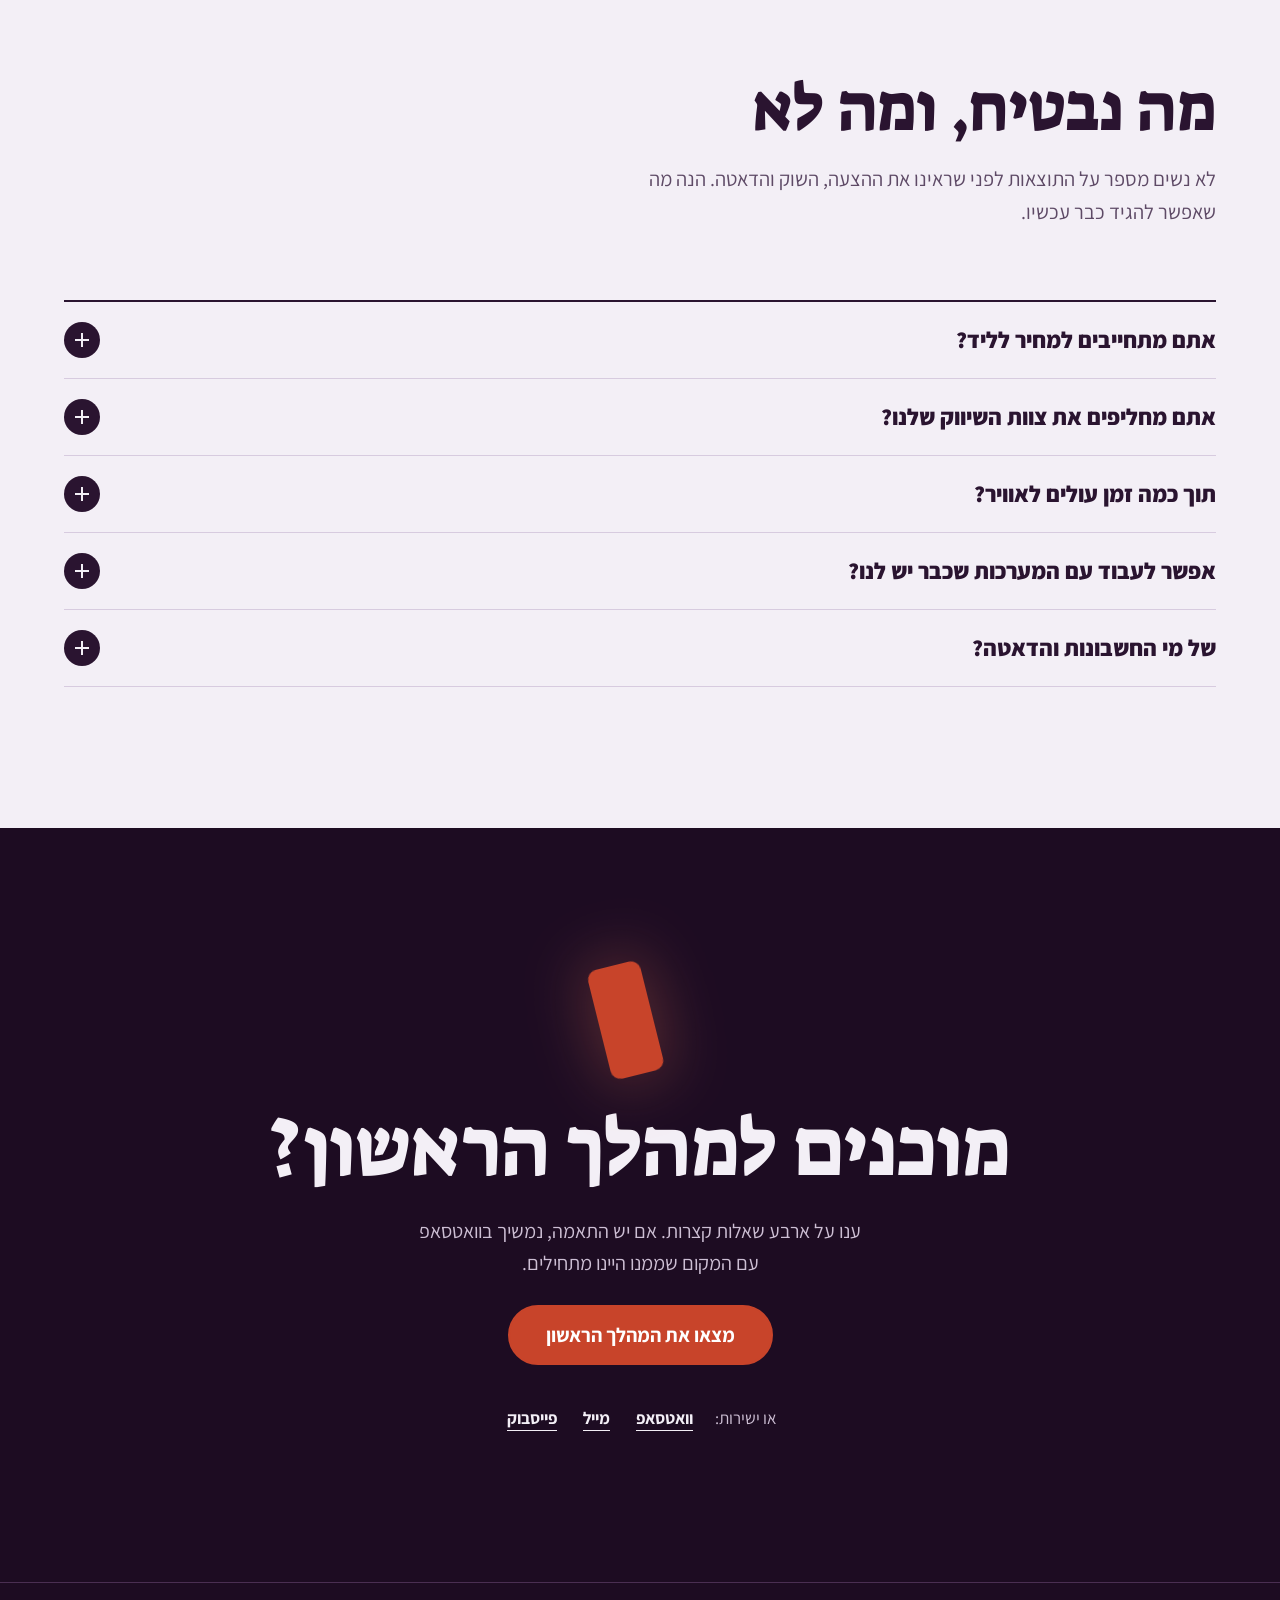
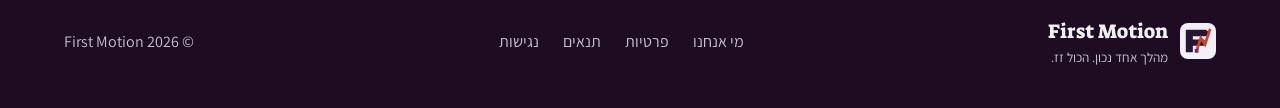
==== commit 3c6fbb3f: "Redesign: "Momentum" direction with domino-chain hero - New positioning: cost per sale, not cost per" ====
--- a/index.html
+++ b/index.html
@@ -3,25 +3,26 @@
 <head>
   <meta charset="UTF-8">
   <meta name="viewport" content="width=device-width, initial-scale=1.0">
-  <title>First Motion | שיווק וטכנולוגיה שמייצרים תנופה</title>
-  <meta name="description" content="First Motion מחברת אסטרטגיית צמיחה, פרפורמנס, תוכנה, אוטומציה ודאטה למערכת אחת שמתקדמת מקליק להכנסה.">
-  <meta name="theme-color" content="#f4efdf">
+  <title>First Motion | מהלך אחד נכון. הכול זז.</title>
+  <meta name="description" content="First Motion היא סוכנות פרפורמנס וצמיחה שמודדת הצלחה במחיר למכירה, לא במחיר לליד. פרסום, דפי נחיתה, אוטומציה, CRM ומדידה בשרשרת אחת.">
+  <meta name="theme-color" content="#2A1430">
   <link rel="canonical" href="https://firstmotion.co/">
+  <link rel="alternate" hreflang="he" href="https://firstmotion.co/">
   <meta property="og:type" content="website">
   <meta property="og:locale" content="he_IL">
   <meta property="og:site_name" content="First Motion">
   <meta property="og:url" content="https://firstmotion.co/">
-  <meta property="og:title" content="First Motion | Growth &amp; technology office">
-  <meta property="og:description" content="המהלך הראשון שמחבר כיוון שיווקי, תשתית טכנולוגית ותנופה עסקית.">
+  <meta property="og:title" content="First Motion | מהלך אחד נכון. הכול זז.">
+  <meta property="og:description" content="פרסום, דפים, מענה, CRM ומדידה בשרשרת אחת שנמדדת עד המכירה.">
   <meta property="og:image" content="https://firstmotion.co/assets/og-card.png">
   <meta property="og:image:width" content="1200">
   <meta property="og:image:height" content="630">
-  <meta property="og:image:alt" content="First Motion — מהלך אחד נכון. הכול זז.">
+  <meta property="og:image:alt" content="First Motion: מהלך אחד נכון. הכול זז.">
   <meta name="twitter:card" content="summary_large_image">
   <link rel="icon" href="assets/first-motion-mark.svg" type="image/svg+xml">
   <link rel="preconnect" href="https://fonts.googleapis.com">
   <link rel="preconnect" href="https://fonts.gstatic.com" crossorigin>
-  <link href="https://fonts.googleapis.com/css2?family=Manrope:wght@500;600;700;800&amp;family=Noto+Sans+Hebrew:wght@400;500;600;700;800;900&amp;display=swap" rel="stylesheet">
+  <link href="https://fonts.googleapis.com/css2?family=Assistant:wght@400;500;600;700;800&amp;family=Suez+One&amp;display=swap" rel="stylesheet">
   <link rel="stylesheet" href="styles.css">
   <script async src="https://vortex-prd.vercel.app/t.js?k=wk_h3h2Pd0D1dhSOxzuHJ8gNUEgU5rAaEdU0L9AQxFx"></script>
 </head>
@@ -29,230 +30,219 @@
   <a class="skip-link" href="#main" data-en="Skip to main content">דילוג לתוכן הראשי</a>
 
   <header class="site-header" id="site-header">
-    <a class="logo" href="#main" aria-label="FIRST MOTION, ראש העמוד">
-      <img class="brand-symbol" src="assets/first-motion-mark.svg" alt="" width="40" height="40">
-      <span class="logo-copy"><strong>FIRST MOTION</strong><small>Growth &amp; technology office</small></span>
+    <a class="logo" href="#main" aria-label="First Motion, ראש העמוד" data-en-label="First Motion, top of page">
+      <img class="brand-symbol" src="assets/first-motion-mark.svg" alt="" width="36" height="36">
+      <span class="logo-copy"><strong>First Motion</strong></span>
     </a>
-    <nav class="main-nav" aria-label="ניווט ראשי">
-      <a href="#fit" data-en="Who it fits">למי זה מתאים</a>
-      <a href="#system" data-en="The system">המערכת</a>
-      <a href="#method" data-en="How we work">איך עובדים</a>
+    <nav class="main-nav" aria-label="ניווט ראשי" data-en-label="Main navigation">
+      <a href="#chain" data-en="The method">השיטה</a>
+      <a href="#gap" data-en="Where it breaks">איפה זה נשבר</a>
       <a href="#founders" data-en="Who we are">מי אנחנו</a>
+      <a href="#faq" data-en="Questions">שאלות</a>
     </nav>
     <div class="header-actions">
       <div class="lang-toggle" role="group" aria-label="Language">
         <button class="lang-opt" type="button" data-lang="he" aria-pressed="true">עב</button>
         <button class="lang-opt" type="button" data-lang="en" aria-pressed="false">EN</button>
       </div>
-      <a class="header-cta" href="#fit-check" data-en="Check fit">בדיקת התאמה</a>
-      <button class="menu-toggle" type="button" aria-label="פתיחת תפריט" aria-expanded="false"><span></span><span></span></button>
+      <a class="header-cta" href="#fit-check" data-en="Find your first move">מצאו את המהלך הראשון</a>
+      <button class="menu-toggle" type="button" aria-label="תפריט" data-en-label="Menu" aria-expanded="false"><span></span><span></span></button>
     </div>
   </header>
 
   <main id="main">
     <section class="hero" aria-labelledby="hero-title">
-      <div class="hero-stage" aria-hidden="true">
-        <span class="frame frame-1"></span>
-        <span class="frame frame-2"></span>
-        <span class="frame frame-3"></span>
-        <span class="frame frame-4"></span>
-        <span class="frame-origin"></span>
-        <span class="frame-label">FRAME 01 → 04</span>
-      </div>
-      <div class="hero-copy reveal">
-        <p class="kicker" data-en="Independent growth &amp; technology office">משרד עצמאי לצמיחה וטכנולוגיה</p>
-        <h1 id="hero-title"><span data-en="One right move.">מהלך אחד נכון.</span><em data-en="Everything moves.">הכול זז.</em></h1>
-        <div class="hero-bottom">
-          <div class="hero-intro">
-          <p class="hero-lead" data-en="We build growth systems for businesses—from advertising and campaigns to websites, automation, and strategy that drive more leads, more sales, and less manual work.<br><br>Whether your bottleneck is in marketing, your website, or your sales process, we identify it and build exactly what's needed to keep your business growing.">אנחנו בונים מערכות צמיחה לעסקים - מפרסום וקמפיינים ועד אתרים, אוטומציות ו-אסטרטגיות שמביאים יותר לידים, יותר מכירות ופחות עבודה ידנית.<br><br>לא משנה אם צוואר הבקבוק שלכם הוא בפרסום, באתר או בתהליך המכירה - אנחנו מזהים אותו ובונים את מה שצריך כדי שהעסק ימשיך לצמוח.</p>
-          <div class="contact-methods" aria-label="דרכי יצירת קשר">
-            <a class="button contact-method contact-email" aria-disabled="true" data-en="Email">מייל</a>
-            <a class="button contact-method contact-facebook" aria-disabled="true" target="_blank" rel="noopener" data-en="Facebook">פייסבוק</a>
-            <a class="button contact-method contact-whatsapp" aria-disabled="true" target="_blank" rel="noopener" data-en="WhatsApp">וואטסאפ</a>
-          </div>
-          </div>
+      <div class="hero-copy">
+        <h1 id="hero-title"><span data-en="One right move.">מהלך אחד נכון.</span> <span class="hero-line-2" data-en="Everything moves.">הכול זז.</span></h1>
+        <div class="hero-side">
+          <p class="hero-lead" data-en="We measure success by cost per sale, not cost per lead. So we build the whole chain that leads to it: ads, pages, response, CRM and measurement, owned by one team.">אנחנו מודדים הצלחה במחיר למכירה, לא במחיר לליד. לכן אנחנו בונים את כל השרשרת שמובילה אליה: פרסום, דפים, מענה, CRM ומדידה, תחת אחריות של צוות אחד.</p>
           <div class="hero-actions">
-            <a class="button button-primary" href="#motion-lab" data-en="Try the first move">נסו את המהלך הראשון</a>
-            <a class="text-link" href="#system" data-en="What we connect">מה אנחנו מחברים <span aria-hidden="true">↙</span></a>
-          </div>
-        </div>
-      </div>
-      <div class="hero-foot" aria-hidden="true"><span>FIRST MOTION®</span><span>MARKETING × SOFTWARE × DATA</span><span>IL / 2026</span></div>
-    </section>
-
-    <div class="motion-marquee" aria-hidden="true"><div>STRATEGY / PERFORMANCE / CREATIVE / SOFTWARE / AUTOMATION / DATA /&nbsp;</div><div>STRATEGY / PERFORMANCE / CREATIVE / SOFTWARE / AUTOMATION / DATA /&nbsp;</div></div>
-
-    <section class="motion-lab" id="motion-lab" aria-labelledby="motion-lab-title">
-      <div class="lab-copy reveal">
-        <p class="section-index light">FIRST MOVE / INTERACTIVE</p>
-        <h2 id="motion-lab-title"><span data-en="Catch the signal.">תפסו את האות.</span><em data-en="Connect the system.">חברו את המערכת.</em></h2>
-        <p data-en="Stop the moving signal inside the frame. Four accurate hits connect the journey from attention to revenue. Each round gets faster and the target gets tighter.">עצרו את האות הנע בתוך הפריים. ארבע פגיעות מדויקות מחברות את המסע מקשב ועד להכנסה. בכל סיבוב המהירות עולה והמטרה מצטמצמת.</p>
-      </div>
-      <div class="lab-panel game-panel reveal" data-state="idle" data-round="0">
-        <div class="game-topline">
-          <strong class="game-score"><span data-en="Score">ניקוד</span> <b>0000</b></strong>
-          <span class="game-best"><span data-en="Best">שיא</span> <b>0000</b></span>
-        </div>
-        <ol class="game-progress" aria-label="שלבי המשחק" data-en-label="Game stages">
-          <li class="active"><span>01</span><strong data-en="Attention">קשב</strong></li>
-          <li><span>02</span><strong data-en="Action">פעולה</strong></li>
-          <li><span>03</span><strong data-en="Lead">ליד</strong></li>
-          <li><span>04</span><strong data-en="Revenue">הכנסה</strong></li>
-        </ol>
-        <div class="game-arena" aria-hidden="true">
-          <span class="game-rail"></span>
-          <span class="game-target"><i></i><small>HIT</small></span>
-          <span class="game-signal"></span>
-          <span class="game-flash"></span>
-          <strong class="game-arena-title">FIRST<br>MOTION</strong>
-          <small class="game-round">ROUND 01 / 04</small>
-        </div>
-        <div class="game-feedback" id="game-feedback" aria-live="polite">
-          <strong data-en="Ready for the first move?">מוכנים למהלך הראשון?</strong>
-          <span data-en="Press start, then lock the signal inside the frame.">לחצו התחלה ואז נעלו את האות בתוך הפריים.</span>
-        </div>
-        <button class="game-action" id="game-action" type="button" aria-describedby="game-help"><span data-en="Start game">התחילו לשחק</span><kbd>SPACE</kbd></button>
-        <p class="game-help" id="game-help" data-en="Tap the button or press Space when the square enters the target.">לחצו על הכפתור או על מקש הרווח כשהריבוע נכנס למטרה.</p>
-        <div class="game-complete" hidden>
-          <strong data-en="System connected.">המערכת מחוברת.</strong>
-          <p><span data-en="Final score">ניקוד סופי</span> <b>0000</b></p>
-          <button class="game-restart" type="button" data-en="Play again">שחקו שוב</button>
-        </div>
-      </div>
+            <a class="button button-primary" href="#fit-check" data-en="Find your first move">מצאו את המהלך הראשון</a>
+            <a class="text-link" href="#chain" data-en="See the method">ראו את השיטה</a>
+          </div>
+        </div>
+      </div>
+
+      <figure class="domino-stage" id="domino-stage" data-state="idle" aria-label="שרשרת דומינו: קשב, פעולה, ליד, מענה, הכנסה" data-en-label="Domino chain: attention, action, lead, response, revenue">
+        <div class="domino-row" aria-hidden="true">
+          <span class="domino" style="--i:0"><b data-en="Attention">קשב</b></span>
+          <span class="domino" style="--i:1"><b data-en="Action">פעולה</b></span>
+          <span class="domino" style="--i:2"><b data-en="Lead">ליד</b></span>
+          <span class="domino" style="--i:3"><b data-en="Response">מענה</b></span>
+          <span class="domino domino-last" style="--i:4"><b data-en="Revenue">הכנסה</b></span>
+        </div>
+        <figcaption class="domino-caption">
+          <span data-en="One push in the right place, and the whole chain moves.">דחיפה אחת במקום הנכון, וכל השרשרת זזה.</span>
+          <button class="domino-replay" type="button" id="domino-replay" data-en="Push again">דחפו שוב</button>
+        </figcaption>
+      </figure>
+    </section>
+
+    <section class="pledges" aria-label="מה מבדל אותנו" data-en-label="What sets us apart">
+      <ul>
+        <li><strong data-en="Measured to the sale">נמדד עד המכירה</strong><span data-en="Not to the lead, not to the click.">לא עד הליד, לא עד הקליק.</span></li>
+        <li><strong data-en="One team, the whole chain">צוות אחד, כל השרשרת</strong><span data-en="Marketing and engineering under one roof.">שיווק והנדסה תחת קורת גג אחת.</span></li>
+        <li><strong data-en="Yours, not ours">שלכם, לא שלנו</strong><span data-en="Ad accounts, data and code stay with you.">חשבונות הפרסום, הדאטה והקוד נשארים אצלכם.</span></li>
+      </ul>
+    </section>
+
+    <section class="gap section" id="gap" aria-labelledby="gap-title">
+      <div class="section-head">
+        <h2 id="gap-title" data-en="Most businesses don't lose money on clicks. They lose it between the lead and the sale.">רוב הכסף לא הולך לאיבוד בקליק.<br>הוא הולך לאיבוד בין הליד למכירה.</h2>
+        <p data-en="Ad agencies stop at the lead. Automation shops start after it. The gap in the middle, the first minutes after someone raises a hand, is where nobody is accountable.">סוכנויות פרסום עוצרות בליד. בתי אוטומציה מתחילים אחריו. הפער באמצע, הדקות הראשונות אחרי שמישהו השאיר פרטים, הוא המקום שבו אף אחד לא אחראי.</p>
+      </div>
+      <div class="gap-map" role="img" aria-label="סוכנות פרסום אחראית על קשב, פעולה וליד. בית אוטומציה אחראי על מענה והכנסה. הפער ביניהם לא שייך לאף אחד. First Motion אחראית על כל השרשרת." data-en-label="An ad agency owns attention, action and lead. An automation shop owns response and revenue. The gap between them belongs to nobody. First Motion owns the whole chain.">
+        <div class="gap-track">
+          <span class="gap-tile" data-en="Attention">קשב</span>
+          <span class="gap-tile" data-en="Action">פעולה</span>
+          <span class="gap-tile" data-en="Lead">ליד</span>
+          <span class="gap-break" aria-hidden="true"><i></i></span>
+          <span class="gap-tile" data-en="Response">מענה</span>
+          <span class="gap-tile" data-en="Revenue">הכנסה</span>
+        </div>
+        <div class="gap-owners">
+          <span class="owner owner-ads" data-en="Ad agency">סוכנות פרסום</span>
+          <span class="owner owner-none" data-en="Nobody">אף אחד</span>
+          <span class="owner owner-auto" data-en="Automation shop">בית אוטומציה</span>
+        </div>
+        <div class="owner owner-us" data-en="First Motion: the whole chain">First Motion: כל השרשרת</div>
+      </div>
+    </section>
+
+    <section class="chain section" id="chain" aria-labelledby="chain-title">
+      <div class="section-head">
+        <h2 id="chain-title" data-en="The domino chain">שרשרת הדומינו</h2>
+        <p data-en="Five pieces, one owner. We find the piece that is holding everything back, push it first, and connect the rest so the motion carries through to revenue.">חמש אבנים, בעלות אחת. אנחנו מאתרים את האבן שתוקעת את הכול, מפילים אותה ראשונה, ומחברים את השאר כך שהתנועה תגיע עד ההכנסה.</p>
+      </div>
+      <ol class="chain-list">
+        <li class="chain-item">
+          <span class="chain-tile" aria-hidden="true"><b data-en="Attention">קשב</b></span>
+          <div class="chain-body">
+            <h3 data-en="Demand from the right people">ביקוש מהאנשים הנכונים</h3>
+            <p data-en="Paid media, organic content and creative built around a business goal, with creative tested in rounds rather than guessed.">מדיה ממומנת, תוכן אורגני וקריאייטיב שנבנים סביב יעד עסקי, עם קריאייטיב שנבדק בסבבים ולא מנוחש.</p>
+            <ul class="chips"><li>Meta</li><li>Google</li><li>TikTok</li><li data-en="Creative testing">בדיקות קריאייטיב</li></ul>
+          </div>
+        </li>
+        <li class="chain-item">
+          <span class="chain-tile" aria-hidden="true"><b data-en="Action">פעולה</b></span>
+          <div class="chain-body">
+            <h3 data-en="Pages that lead to one next step">דפים שמובילים לצעד אחד</h3>
+            <p data-en="Landing pages, sites and offers planned around a single clear action, and improved from real behavior.">דפי נחיתה, אתרים והצעות שמתוכננים סביב פעולה אחת ברורה, ומשתפרים לפי התנהגות אמיתית.</p>
+            <ul class="chips"><li data-en="Landing pages">דפי נחיתה</li><li>CRO</li><li data-en="Offer &amp; messaging">הצעה ומסר</li></ul>
+          </div>
+        </li>
+        <li class="chain-item">
+          <span class="chain-tile" aria-hidden="true"><b data-en="Lead">ליד</b></span>
+          <div class="chain-body">
+            <h3 data-en="Every lead counted, once and correctly">כל ליד נספר, פעם אחת ונכון</h3>
+            <p data-en="Forms, server-side tracking and conversion APIs, so the platforms learn from real leads and you see where each one came from.">טפסים, טראקינג צד-שרת ו-Conversions API, כדי שהפלטפורמות ילמדו מלידים אמיתיים ואתם תראו מאיפה הגיע כל אחד.</p>
+            <ul class="chips"><li data-en="Server-side tracking">טראקינג צד-שרת</li><li>Conversions API</li><li data-en="Attribution">ייחוס</li></ul>
+          </div>
+        </li>
+        <li class="chain-item">
+          <span class="chain-tile chain-tile-hot" aria-hidden="true"><b data-en="Response">מענה</b></span>
+          <div class="chain-body">
+            <h3 data-en="An answer while the lead is still warm">מענה כשהליד עוד חם</h3>
+            <p data-en="WhatsApp, CRM and AI flows that reply, qualify and route each inquiry to the right person, with follow-ups that don't depend on memory.">וואטסאפ, CRM ותהליכי AI שעונים, מסננים ומנתבים כל פנייה לאדם הנכון, עם פולואפ שלא תלוי בזיכרון של אף אחד.</p>
+            <ul class="chips"><li>WhatsApp API</li><li>CRM</li><li data-en="Lead routing">ניתוב לידים</li><li data-en="Follow-up">פולואפ</li></ul>
+          </div>
+        </li>
+        <li class="chain-item">
+          <span class="chain-tile chain-tile-end" aria-hidden="true"><b data-en="Revenue">הכנסה</b></span>
+          <div class="chain-body">
+            <h3 data-en="Sales sent back to the algorithm">מכירות שחוזרות לאלגוריתם</h3>
+            <p data-en="We connect spend, leads and closed deals in one view, and send sale outcomes back to Meta and Google so they optimize for buyers, not form-fillers.">מחברים הוצאה, לידים ועסקאות סגורות לתמונה אחת, ומחזירים את תוצאות המכירה ל-Meta ול-Google כדי שהן יחפשו קונים, לא ממלאי טפסים.</p>
+            <ul class="chips"><li data-en="Dashboards">דשבורדים</li><li data-en="Offline conversions">המרות אופליין</li><li data-en="Cost per sale">עלות למכירה</li></ul>
+          </div>
+        </li>
+      </ol>
+    </section>
+
+    <section class="first-move section" id="method" aria-labelledby="method-title">
+      <div class="first-move-intro">
+        <h2 id="method-title" data-en="It starts with the first move">הכול מתחיל במהלך הראשון</h2>
+        <p data-en="Before any campaign, we map the whole chain and end with a written plan: which domino to push first, why, and how we will measure it.">לפני כל קמפיין, אנחנו ממפים את כל השרשרת ומסיימים בתוכנית כתובה: איזו אבן להפיל ראשונה, למה, ואיך נמדוד אותה.</p>
+        <a class="button button-light" href="#fit-check" data-en="Find your first move">מצאו את המהלך הראשון</a>
+      </div>
+      <ol class="steps">
+        <li><span class="step-num">1</span><div><h3 data-en="Map">ממפים</h3><p data-en="Goals, offer, channels, tracking, response time and sales process.">יעדים, הצעה, ערוצים, מדידה, זמן מענה ותהליך מכירה.</p></div></li>
+        <li><span class="step-num">2</span><div><h3 data-en="Find the first domino">מאתרים את האבן הראשונה</h3><p data-en="The one constraint that, once fixed, moves the rest.">החסם האחד שכשמתקנים אותו, השאר זז איתו.</p></div></li>
+        <li><span class="step-num">3</span><div><h3 data-en="Build and connect">בונים ומחברים</h3><p data-en="Campaigns, pages, automation and measurement, connected end to end.">קמפיינים, דפים, אוטומציה ומדידה, מחוברים מקצה לקצה.</p></div></li>
+        <li><span class="step-num">4</span><div><h3 data-en="Scale what works">מגדילים את מה שעובד</h3><p data-en="We learn from real sales, fix friction and add budget where it pays back.">לומדים ממכירות אמיתיות, מתקנים חיכוך ומוסיפים תקציב איפה שהוא מחזיר.</p></div></li>
+      </ol>
     </section>
 
     <section class="fit section" id="fit" aria-labelledby="fit-title">
-      <div class="section-intro reveal">
-        <p class="section-index">01 / FIT</p>
-        <h2 id="fit-title" data-en="For businesses with motion, but without one connected system.">לעסקים שכבר זזים,<br>אבל עדיין לא עובדים כמערכת.</h2>
-        <p data-en="The strongest fit is an active business with a proven offer, ongoing marketing activity and a real need to understand what creates revenue.">ההתאמה החזקה ביותר היא לעסק פעיל, עם הצעה מוכחת, פעילות שיווקית קיימת וצורך אמיתי להבין מה מייצר הכנסה.</p>
-      </div>
-      <div class="fit-list reveal">
-        <article>
-          <span>01</span>
-          <div><h3 data-en="Lead generation businesses">עסקים מבוססי לידים</h3><p data-en="Leads arrive, but response time, quality and source are not managed in one place.">לידים נכנסים, אבל מהירות התגובה, האיכות והמקור שלהם לא מנוהלים במקום אחד.</p></div>
-        </article>
-        <article>
-          <span>02</span>
-          <div><h3 data-en="Ecommerce brands">מותגי איקומרס</h3><p data-en="There is traffic and sales, but acquisition, conversion and retention are optimized separately.">יש תנועה ומכירות, אבל הגיוס, ההמרה והשימור משתפרים בנפרד במקום יחד.</p></div>
-        </article>
-        <article>
-          <span>03</span>
-          <div><h3 data-en="B2B growth teams">חברות וצוותי B2B</h3><p data-en="Marketing creates interest, but the path from inquiry to qualified opportunity is unclear.">השיווק מייצר עניין, אבל הדרך מפנייה להזדמנות איכותית לא מספיק ברורה.</p></div>
-        </article>
-        <article class="fit-check">
-          <span aria-hidden="true">✓</span>
-          <div><h3 data-en="The key condition">התנאי החשוב</h3><p data-en="You are ready to measure honestly, fix infrastructure and improve the whole journey, not only the ad account.">אתם מוכנים למדוד בכנות, לתקן תשתיות ולשפר את המסע כולו, לא רק את חשבון הפרסום.</p></div>
-        </article>
-      </div>
-    </section>
-
-    <section class="leak section" aria-labelledby="leak-title">
-      <div class="leak-copy reveal">
-        <p class="section-index light">THE GAP</p>
-        <h2 id="leak-title" data-en="More traffic does not fix a leaking journey.">עוד תנועה לא מתקנת<br>מסע לקוח שדולף.</h2>
-        <p data-en="When every supplier sees only their piece, the business pays for the gaps: a campaign without the right page, a lead without a fast response, and a report without business context.">כשכל ספק רואה רק את החלק שלו, העסק משלם על החיבורים החסרים: קמפיין בלי עמוד נכון, ליד בלי תגובה מהירה ודוח בלי הקשר עסקי.</p>
-      </div>
-      <div class="leak-map reveal" role="img" aria-label="נקודות דליפה בין שיווק למכירה">
-        <div><strong data-en="Attention">חשיפה</strong><small>Campaign</small></div><i></i>
-        <div><strong data-en="Action">פעולה</strong><small>Page</small></div><i class="leaking"></i>
-        <div><strong data-en="Lead">ליד</strong><small>Form</small></div><i></i>
-        <div><strong data-en="Response">תגובה</strong><small>CRM</small></div><i class="leaking"></i>
-        <div><strong data-en="Sale">מכירה</strong><small>Revenue</small></div>
-      </div>
-    </section>
-
-    <section class="system section" id="system" aria-labelledby="system-title">
-      <div class="section-intro reveal">
-        <p class="section-index">02 / SYSTEM</p>
-        <h2 id="system-title" data-en="Four layers. One growth loop.">ארבע שכבות.<br>לולאת צמיחה אחת.</h2>
-        <p data-en="We do not sell a fixed bundle. We identify the constraint and connect the layers required to remove it.">אנחנו לא מוכרים חבילה קבועה. אנחנו מזהים את צוואר הבקבוק ומחברים את השכבות הנדרשות כדי לפתור אותו.</p>
-      </div>
-      <div class="system-layers reveal">
-        <article><span class="layer-num">01</span><div><p class="layer-label">ACQUIRE</p><h3 data-en="Create qualified demand">מייצרים ביקוש איכותי</h3><p data-en="Paid media, organic content, creative and channel strategy built around a business target.">מדיה ממומנת, תוכן אורגני, קריאייטיב ואסטרטגיית ערוצים סביב יעד עסקי.</p><ul><li>Meta &amp; Google</li><li>SEO &amp; Content</li><li>Creative testing</li></ul></div></article>
-        <article><span class="layer-num">02</span><div><p class="layer-label">CONVERT</p><h3 data-en="Turn attention into action">הופכים תשומת לב לפעולה</h3><p data-en="Sites, landing pages, stores and forms planned around one clear next step.">אתרים, דפי נחיתה, חנויות וטפסים שמתוכננים סביב הצעד הבא.</p><ul><li>Web &amp; Landing</li><li>CRO</li><li>Offer &amp; Messaging</li></ul></div></article>
-        <article><span class="layer-num">03</span><div><p class="layer-label">OPERATE</p><h3 data-en="Move every lead forward">מקדמים כל ליד בזמן</h3><p data-en="CRM, WhatsApp, Email, SMS and AI flows that respond, qualify and route.">CRM, WhatsApp, Email, SMS ותהליכי AI שמגיבים, מסננים ומנתבים.</p><ul><li>Automation</li><li>Lead routing</li><li>Follow-up</li></ul></div></article>
-        <article><span class="layer-num">04</span><div><p class="layer-label">LEARN</p><h3 data-en="Measure what creates revenue">מודדים מה מייצר הכנסה</h3><p data-en="Tracking, dashboards and analysis that connect spend, behavior, leads and sales.">טראקינג, דשבורדים וניתוח שמחברים הוצאה, התנהגות, לידים ומכירות.</p><ul><li>Analytics</li><li>Attribution</li><li>Optimization</li></ul></div></article>
-      </div>
-    </section>
-
-    <section class="method section" id="method" aria-labelledby="method-title">
-      <div class="method-head reveal">
-        <p class="section-index light">03 / METHOD</p>
-        <h2 id="method-title" data-en="First clarity. Then speed.">קודם בהירות.<br>אחר כך מהירות.</h2>
-      </div>
-      <ol class="method-steps reveal">
-        <li><span>01</span><div><h3 data-en="Map">ממפים</h3><p data-en="Business goals, offer, channels, assets, data and sales process.">יעדים עסקיים, הצעה, ערוצים, נכסים, דאטה ותהליך מכירה.</p></div></li>
-        <li><span>02</span><div><h3 data-en="Prioritize">מתעדפים</h3><p data-en="We identify the biggest constraint and define what success will look like.">מזהים את צוואר הבקבוק המרכזי ומגדירים איך תיראה הצלחה.</p></div></li>
-        <li><span>03</span><div><h3 data-en="Build">מחברים</h3><p data-en="We build and connect the required campaigns, assets, tracking and automation.">מקימים ומחברים את הקמפיינים, הנכסים, המדידה והאוטומציה הנדרשים.</p></div></li>
-        <li><span>04</span><div><h3 data-en="Improve">משפרים</h3><p data-en="We learn from real behavior, fix friction and scale what proves itself.">לומדים מהתנהגות אמיתית, מתקנים חיכוך ומגדילים את מה שמוכיח את עצמו.</p></div></li>
-      </ol>
-      <div class="first-month reveal">
-        <p class="mini-label" data-en="The first working cycle">מחזור העבודה הראשון</p>
-        <h3 data-en="A prioritized plan, clean measurement and a live improvement loop.">תוכנית מתועדפת, מדידה נקייה ולולאת שיפור שעובדת.</h3>
-        <p data-en="The exact deliverables depend on the constraint. We do not promise a generic checklist before seeing the business.">התוצרים המדויקים נקבעים לפי החסם. לא מבטיחים צ׳קליסט גנרי לפני שמבינים את העסק.</p>
+      <div class="section-head">
+        <h2 id="fit-title" data-en="Built for businesses that already move">בנוי לעסקים שכבר זזים</h2>
+        <p data-en="The strongest fit is an active business with a proven offer and marketing that is already running, but not yet working as one system.">ההתאמה החזקה ביותר היא לעסק פעיל, עם הצעה מוכחת ושיווק שכבר רץ, אבל עוד לא עובד כמערכת אחת.</p>
+      </div>
+      <div class="fit-grid">
+        <article><h3 data-en="Lead-based businesses">עסקים מבוססי לידים</h3><p data-en="Leads come in, but response speed, quality and source aren't managed in one place.">לידים נכנסים, אבל מהירות המענה, האיכות והמקור לא מנוהלים במקום אחד.</p></article>
+        <article><h3 data-en="Ecommerce brands">מותגי איקומרס</h3><p data-en="There is traffic and there are sales, but acquisition, conversion and retention improve separately.">יש תנועה ויש מכירות, אבל הגיוס, ההמרה והשימור משתפרים כל אחד לבד.</p></article>
+        <article><h3 data-en="B2B teams">צוותי B2B</h3><p data-en="Marketing creates interest, but the path from inquiry to a real opportunity isn't clear.">השיווק מייצר עניין, אבל הדרך מפנייה להזדמנות אמיתית לא ברורה.</p></article>
+        <article class="fit-condition"><h3 data-en="The one condition">התנאי היחיד</h3><p data-en="You're willing to measure honestly and fix the whole journey, not only the ad account.">אתם מוכנים למדוד בכנות ולתקן את כל המסע, לא רק את חשבון הפרסום.</p></article>
       </div>
     </section>
 
     <section class="founders section" id="founders" aria-labelledby="founders-title">
-      <div class="founders-head reveal">
-        <p class="section-index light">04 / THE TWO SIDES</p>
-        <h2 id="founders-title" data-en="Tamir sets the direction. Ofir builds the engine.">תמיר מכוון את הצמיחה.<br>אופיר בונה את המנוע.</h2>
-        <p data-en="One partnership that connects the market-facing side with the systems behind it.">שותפות אחת שמחברת בין מה שהשוק רואה לבין המערכות שמניעות את הכול מאחור.</p>
-      </div>
-      <div class="founder-pair reveal">
+      <div class="section-head">
+        <h2 id="founders-title" data-en="Tamir sets the direction. Ofir builds the engine.">תמיר מכוון. אופיר בונה.</h2>
+        <p data-en="Marketing without an engine stalls. An engine without direction doesn't grow. One partnership holds both sides.">שיווק בלי מנוע נתקע. מנוע בלי כיוון לא צומח. שותפות אחת שמחזיקה את שני הצדדים.</p>
+      </div>
+      <div class="founder-pair">
         <article class="founder-card founder-tamir">
-          <span class="founder-code">01 / DIRECTION</span>
           <div class="founder-initial" aria-hidden="true">ת</div>
-          <div><p class="founder-role">MARKETING · PERFORMANCE · GROWTH</p><h3 data-en="Tamir">תמיר</h3><p data-en="The marketing lead, with 8 years of experience in marketing, performance and growth. Tamir connects the business goal, the offer, the message and the channels into a clear direction.">איש השיווק, עם 8 שנות ניסיון בשיווק, פרפורמנס וצמיחה. תמיר מחבר בין היעד העסקי, ההצעה, המסר והערוצים לכיוון ברור שאפשר לפעול לפיו.</p></div>
+          <div>
+            <h3 data-en="Tamir">תמיר</h3>
+            <p class="founder-role" data-en="Marketing, performance and growth">שיווק, פרפורמנס וצמיחה</p>
+            <p data-en="Eight years in marketing, performance and growth. Tamir connects the business goal, the offer, the message and the channels into one clear direction.">8 שנים בשיווק, פרפורמנס וצמיחה. תמיר מחבר בין היעד העסקי, ההצעה, המסר והערוצים לכיוון אחד ברור.</p>
+          </div>
         </article>
         <article class="founder-card founder-ofir">
-          <span class="founder-code">02 / ENGINE</span>
           <div class="founder-initial" aria-hidden="true">א</div>
-          <div><p class="founder-role">SOFTWARE · CYBER · SYSTEMS</p><h3 data-en="Ofir">אופיר</h3><p data-en="The technology engine, a software and cyber professional. Ofir turns the strategy into infrastructure, automation, data and systems that can scale.">המנוע הטכנולוגי, איש תוכנה וסייבר. אופיר הופך את האסטרטגיה לתשתיות, אוטומציות, דאטה ומערכות שיכולות לגדול.</p></div>
+          <div>
+            <h3 data-en="Ofir">אופיר</h3>
+            <p class="founder-role" data-en="Software, cyber and systems">תוכנה, סייבר ומערכות</p>
+            <p data-en="A software and cyber professional. Ofir turns the strategy into infrastructure, automation and data that grow with the business, and keeps it secure.">איש תוכנה וסייבר. אופיר הופך את האסטרטגיה לתשתיות, אוטומציות ודאטה שגדלים יחד עם העסק, ושומר שהכול יהיה מאובטח.</p>
+          </div>
         </article>
       </div>
-      <p class="founders-statement reveal" data-en="Marketing without an engine stalls. An engine without direction does not grow. First Motion connects both.">שיווק בלי מנוע נתקע. מנוע בלי כיוון לא צומח.<br><strong>First Motion מחברת את שניהם.</strong></p>
-    </section>
-
-    <section class="principles section" aria-labelledby="principles-title">
-      <div class="section-intro reveal">
-        <p class="section-index">05 / STANDARD</p>
-        <h2 id="principles-title" data-en="What you can expect from the work.">מה אפשר לצפות<br>מצורת העבודה.</h2>
-      </div>
-      <div class="principle-grid reveal">
-        <article><strong>01</strong><h3 data-en="Business context before channel tactics">הקשר עסקי לפני טקטיקה</h3><p data-en="A cheap lead is not a win if it does not become a customer.">ליד זול הוא לא ניצחון אם הוא לא הופך ללקוח.</p></article>
-        <article><strong>02</strong><h3 data-en="One clear source of truth">תמונה אחת מוסכמת</h3><p data-en="Decisions are based on connected data, not screenshots from separate platforms.">החלטות מתקבלות מדאטה מחובר, לא מצילומי מסך של מערכות נפרדות.</p></article>
-        <article><strong>03</strong><h3 data-en="Honest prioritization">תיעדוף כן</h3><p data-en="We say what should happen now, what can wait and what is simply noise.">אומרים מה צריך לקרות עכשיו, מה יכול לחכות ומה הוא פשוט רעש.</p></article>
-      </div>
     </section>
 
     <section class="faq section" id="faq" aria-labelledby="faq-title">
-      <div class="section-intro reveal">
-        <p class="section-index">06 / FAQ</p>
-        <h2 id="faq-title" data-en="Questions worth asking before we start.">שאלות שכדאי לשאול<br>לפני שמתחילים.</h2>
-      </div>
-      <div class="faq-list reveal">
-        <details><summary><span data-en="Do you replace our marketing team?">אתם מחליפים את צוות השיווק שלנו?</span><i aria-hidden="true">+</i></summary><p data-en="Not necessarily. We can lead the full system or work with an internal team and existing suppliers. The key is clear ownership and shared measurement.">לא בהכרח. אפשר להוביל את המערכת המלאה או לעבוד עם צוות פנימי וספקים קיימים. המפתח הוא אחריות ברורה ומדידה משותפת.</p></details>
-        <details><summary><span data-en="How quickly can activity go live?">תוך כמה זמן אפשר לעלות לאוויר?</span><i aria-hidden="true">+</i></summary><p data-en="It depends on the current infrastructure. We prefer a fast, measured launch, but we will not send traffic into a broken journey just to say we launched.">זה תלוי בתשתית הקיימת. אנחנו מעדיפים השקה מהירה ומדודה, אבל לא נשלח תנועה למסע שבור רק כדי לומר שעלינו.</p></details>
-        <details><summary><span data-en="Can you work with our existing systems?">אפשר לעבוד עם המערכות שכבר יש לנו?</span><i aria-hidden="true">+</i></summary><p data-en="Yes. We first check what should stay, what needs repair and what truly needs replacement. New software is not the goal; a working process is.">כן. קודם בודקים מה כדאי להשאיר, מה צריך לתקן ומה באמת דורש החלפה. תוכנה חדשה היא לא המטרה, תהליך עובד כן.</p></details>
-        <details><summary><span data-en="Do you promise a specific result?">אתם מתחייבים לתוצאה מסוימת?</span><i aria-hidden="true">+</i></summary><p data-en="We commit to rigorous work, transparent measurement and clear priorities. We do not invent a number before seeing the offer, market, margins and existing data.">אנחנו מתחייבים לעבודה יסודית, מדידה שקופה ותיעדוף ברור. לא ממציאים מספר לפני שרואים את ההצעה, השוק, המרווחים והדאטה הקיים.</p></details>
-      </div>
-    </section>
-
-    <section class="contact section" id="contact" aria-labelledby="contact-title">
-      <div class="contact-main reveal">
-        <p class="section-index light">NEXT STEP</p>
-        <h2 id="contact-title" data-en="Ready to make the first move?">מוכנים לעשות<br>את המהלך הראשון?</h2>
-        <p data-en="Want to know if it's a fit? Take the short compatibility check — if there's a basis, we continue on WhatsApp.">רוצים לדעת אם זה מתאים? עשו בדיקת התאמה קצרה — אם יש בסיס, נמשיך בוואטסאפ.</p>
-        <a class="button button-primary" href="#fit-check" data-en="Start the check">לבדיקת התאמה</a>
+      <div class="section-head">
+        <h2 id="faq-title" data-en="What we will and won't promise">מה נבטיח, ומה לא</h2>
+        <p data-en="We won't put a number on your results before we've seen the offer, the market and the data. Here is what we can say up front.">לא נשים מספר על התוצאות לפני שראינו את ההצעה, השוק והדאטה. הנה מה שאפשר להגיד כבר עכשיו.</p>
+      </div>
+      <div class="faq-list">
+        <details><summary><span data-en="Do you promise a specific cost per lead?">אתם מתחייבים למחיר לליד?</span><i aria-hidden="true"></i></summary><p data-en="No. A cheap lead isn't a win if it doesn't become a customer. We commit to thorough work, transparent measurement and clear priorities, and we report cost per sale alongside cost per lead.">לא. ליד זול הוא לא ניצחון אם הוא לא הופך ללקוח. אנחנו מתחייבים לעבודה יסודית, מדידה שקופה ותיעדוף ברור, ומדווחים על עלות למכירה לצד עלות לליד.</p></details>
+        <details><summary><span data-en="Do you replace our marketing team?">אתם מחליפים את צוות השיווק שלנו?</span><i aria-hidden="true"></i></summary><p data-en="Not necessarily. We can run the full system or work alongside an internal team and existing suppliers. What matters is clear ownership and shared measurement.">לא בהכרח. אפשר להוביל את כל המערכת או לעבוד לצד צוות פנימי וספקים קיימים. מה שחשוב הוא אחריות ברורה ומדידה משותפת.</p></details>
+        <details><summary><span data-en="How quickly can things go live?">תוך כמה זמן עולים לאוויר?</span><i aria-hidden="true"></i></summary><p data-en="It depends on the current setup. We prefer a fast, measured launch, but we won't send traffic into a broken journey just to say we launched.">זה תלוי בתשתית הקיימת. אנחנו מעדיפים השקה מהירה ומדודה, אבל לא נשלח תנועה למסע שבור רק כדי לומר שעלינו.</p></details>
+        <details><summary><span data-en="Can you work with the systems we already have?">אפשר לעבוד עם המערכות שכבר יש לנו?</span><i aria-hidden="true"></i></summary><p data-en="Yes. First we check what should stay, what needs fixing and what really needs replacing. New software isn't the goal; a working process is.">כן. קודם בודקים מה כדאי להשאיר, מה צריך תיקון ומה באמת דורש החלפה. תוכנה חדשה היא לא המטרה, תהליך שעובד כן.</p></details>
+        <details><summary><span data-en="Who owns the accounts and the data?">של מי החשבונות והדאטה?</span><i aria-hidden="true"></i></summary><p data-en="You do. Ad accounts, CRM data and the automations we build stay in your name, documented, so you are never locked in.">שלכם. חשבונות הפרסום, הדאטה ב-CRM והאוטומציות שאנחנו בונים נשארים על שמכם ומתועדים, כך שאתם אף פעם לא תלויים בנו.</p></details>
+      </div>
+    </section>
+
+    <section class="contact" id="contact" aria-labelledby="contact-title">
+      <div class="contact-inner">
+        <span class="contact-domino" aria-hidden="true"></span>
+        <h2 id="contact-title" data-en="Ready for the first move?">מוכנים למהלך הראשון?</h2>
+        <p data-en="Answer four short questions. If there's a fit, we'll continue on WhatsApp with where we would start.">ענו על ארבע שאלות קצרות. אם יש התאמה, נמשיך בוואטסאפ עם המקום שממנו היינו מתחילים.</p>
+        <a class="button button-primary button-large" href="#fit-check" data-en="Find your first move">מצאו את המהלך הראשון</a>
+        <div class="contact-methods" aria-label="דרכי יצירת קשר" data-en-label="Contact options">
+          <span class="contact-label" data-en="Or reach us directly:">או ישירות:</span>
+          <a class="contact-method contact-whatsapp" aria-disabled="true" target="_blank" rel="noopener" data-en="WhatsApp">וואטסאפ</a>
+          <a class="contact-method contact-email" aria-disabled="true" data-en="Email">מייל</a>
+          <a class="contact-method contact-facebook" aria-disabled="true" target="_blank" rel="noopener" data-en="Facebook">פייסבוק</a>
+        </div>
       </div>
     </section>
   </main>
 
   <footer class="site-footer">
-    <div class="footer-brand"><img class="brand-symbol" src="assets/first-motion-mark.svg" alt="" width="40" height="40"><p><strong>FIRST MOTION</strong><small>Direction · Systems · Momentum</small></p></div>
-    <nav aria-label="קישורים משפטיים"><a href="pages/about.html" data-en="About">מי אנחנו</a><a href="pages/privacy.html" data-en="Privacy">פרטיות</a><a href="pages/terms.html" data-en="Terms">תנאים</a><a href="pages/accessibility.html" data-en="Accessibility">נגישות</a></nav>
+    <div class="footer-brand"><img class="brand-symbol" src="assets/first-motion-mark.svg" alt="" width="36" height="36"><p><strong>First Motion</strong><small data-en="One right move. Everything moves.">מהלך אחד נכון. הכול זז.</small></p></div>
+    <nav aria-label="קישורים משפטיים" data-en-label="Legal links"><a href="pages/about.html" data-en="About">מי אנחנו</a><a href="pages/privacy.html" data-en="Privacy">פרטיות</a><a href="pages/terms.html" data-en="Terms">תנאים</a><a href="pages/accessibility.html" data-en="Accessibility">נגישות</a></nav>
     <p class="copyright">© <span class="yr">2026</span> First Motion</p>
   </footer>
 
@@ -261,7 +251,7 @@
   <script src="accessibility.js"></script>
   <script src="fit-check.js"></script>
   <script type="application/ld+json">
-  {"@context":"https://schema.org","@type":"Organization","name":"First Motion","url":"https://firstmotion.co/","logo":"https://firstmotion.co/assets/first-motion-mark.svg","description":"מערכת שיווק, דאטה וטכנולוגיה לעסקים פעילים","areaServed":"IL","founder":[{"@type":"Person","name":"Tamir"},{"@type":"Person","name":"Ofir"}]}
+  {"@context":"https://schema.org","@type":"ProfessionalService","name":"First Motion","url":"https://firstmotion.co/","logo":"https://firstmotion.co/assets/first-motion-mark.svg","image":"https://firstmotion.co/assets/og-card.png","description":"סוכנות פרפורמנס וצמיחה שמחברת פרסום, דפי נחיתה, אוטומציה, CRM ומדידה בשרשרת אחת שנמדדת עד המכירה.","areaServed":"IL","email":"Marketing@firstmotion.co","sameAs":["https://www.facebook.com/profile.php?id=61592606906080"],"founder":[{"@type":"Person","name":"Tamir","jobTitle":"Marketing, performance and growth"},{"@type":"Person","name":"Ofir","jobTitle":"Software, cyber and systems"}],"knowsAbout":["Performance marketing","Meta Ads","Google Ads","Conversion rate optimization","Marketing automation","CRM","WhatsApp API","Server-side tracking","Attribution"]}
   </script>
 </body>
 </html>
--- a/styles.css
+++ b/styles.css
@@ -1,780 +1,491 @@
+/* ============================================================
+   First Motion — "Momentum" design system
+   Aubergine + coral on a lilac-grey ground. Suez One for display,
+   Assistant for text. One orchestrated motion moment: the hero
+   domino chain. Everything else stays calm.
+   ============================================================ */
+
 :root {
-  --ink: oklch(25% 0.075 320);
-  --ink-soft: oklch(43% 0.045 320);
-  --paper: oklch(96.5% 0.026 88);
-  --paper-2: oklch(92% 0.036 86);
-  --paper-3: oklch(86% 0.052 82);
-  --violet: oklch(42% 0.185 315);
-  --violet-2: oklch(31% 0.11 317);
-  --coral: oklch(69% 0.205 28);
-  --coral-dark: oklch(51% 0.19 27);
-  --mint: oklch(88% 0.15 100);
-  --lilac: oklch(79% 0.11 305);
-  --white: oklch(98.5% 0.016 88);
-  --rule: oklch(25% 0.075 320 / 18%);
-  --rule-light: oklch(97% 0.022 85 / 27%);
-  --shadow: 0 28px 80px oklch(19% 0.075 320 / 19%);
+  --ink: #2A1430;          /* aubergine — text, dark sections */
+  --ink-deep: #1D0C22;     /* deepest surface */
+  --plum: #6B2D73;         /* secondary accent */
+  --paper: #F3EFF6;        /* page ground */
+  --paper-2: #E8E0EE;      /* sunken ground */
+  --card: #FFFFFF;
+  --muted: #5E4A66;        /* secondary text on paper (7.2:1) */
+  --muted-dark: #CDBFD4;   /* secondary text on ink (9.6:1) */
+  --rule: #D7CBDF;
+  --rule-dark: #4A2F52;
+  --coral: #C8442A;        /* buttons with white text (4.9:1) */
+  --coral-hover: #A93720;
+  --coral-glow: #F07A55;   /* coral on dark surfaces (6.1:1 on ink) */
+  --tile: #2A1430;
+
+  --font-display: "Suez One", "Assistant", serif;
+  --font-body: "Assistant", system-ui, -apple-system, "Segoe UI", sans-serif;
+
   --max: 1240px;
-  --pad: clamp(22px, 5vw, 72px);
-  --font-he: "Noto Sans Hebrew", system-ui, sans-serif;
-  --font-en: "Manrope", system-ui, sans-serif;
-}
-
-* { box-sizing: border-box; }
-html { scroll-behavior: smooth; scroll-padding-top: 90px; }
+  --pad: clamp(20px, 5vw, 64px);
+  --radius-s: 10px;
+  --radius-m: 18px;
+  --radius-l: 28px;
+  --section-y: clamp(88px, 11vw, 148px);
+  --ease-fall: cubic-bezier(.55, .05, .85, .3);
+  --ease-out: cubic-bezier(.16, 1, .3, 1);
+}
+
+*, *::before, *::after { box-sizing: border-box; }
+html { scroll-behavior: smooth; -webkit-text-size-adjust: 100%; }
 body {
   margin: 0;
+  font-family: var(--font-body);
+  font-size: 18px;
+  line-height: 1.6;
   color: var(--ink);
   background: var(--paper);
-  font-family: var(--font-he);
-  font-size: 17px;
-  line-height: 1.65;
   -webkit-font-smoothing: antialiased;
   text-rendering: optimizeLegibility;
-  overflow-x: clip;
-}
-button, input, textarea { font: inherit; }
+}
+img, svg, video { max-width: 100%; display: block; }
 a { color: inherit; }
-img, svg { display: block; max-width: 100%; }
-::selection { background: var(--coral); color: var(--ink); }
+h1, h2, h3 { margin: 0; font-weight: 400; }
+h1, h2 { font-family: var(--font-display); letter-spacing: -0.01em; }
+h3 { font-family: var(--font-body); font-weight: 800; }
+p { margin: 0; }
+ul, ol { margin: 0; padding: 0; list-style: none; }
+::selection { background: var(--coral); color: #fff; }
+
+:focus-visible { outline: 3px solid var(--coral); outline-offset: 3px; border-radius: 4px; }
 
 .skip-link {
-  position: fixed;
-  z-index: 1000;
-  top: 12px;
-  inset-inline-start: 12px;
-  padding: 10px 16px;
-  background: var(--white);
-  border: 2px solid var(--ink);
-  border-radius: 8px;
-  transform: translateY(-160%);
+  position: fixed; z-index: 300; inset-inline-start: 16px; top: 12px;
+  padding: 12px 18px; color: #fff; background: var(--ink); border-radius: var(--radius-s);
+  font-weight: 700; text-decoration: none; transform: translateY(-160%); transition: transform .2s;
 }
 .skip-link:focus { transform: none; }
 
+/* ---------- Buttons & links ---------- */
+.button {
+  display: inline-flex; align-items: center; justify-content: center; gap: 10px;
+  min-height: 52px; padding: 14px 28px; border: 2px solid var(--ink); border-radius: 999px;
+  font: 700 18px/1.2 var(--font-body); color: var(--ink); background: transparent;
+  text-decoration: none; cursor: pointer; transition: background-color .2s, color .2s, border-color .2s, transform .2s;
+}
+.button:hover { background: var(--ink); color: var(--paper); }
+.button-primary { color: #fff; background: var(--coral); border-color: var(--coral); }
+.button-primary:hover { background: var(--coral-hover); border-color: var(--coral-hover); color: #fff; }
+.button-light { color: var(--ink); background: var(--paper); border-color: var(--paper); }
+.button-light:hover { background: #fff; border-color: #fff; color: var(--ink); }
+.button-large { min-height: 60px; padding: 16px 36px; font-size: 20px; }
+.button[disabled] { opacity: .45; cursor: not-allowed; }
+
+.text-link {
+  display: inline-flex; align-items: center; min-height: 52px; padding: 0 6px;
+  font-weight: 700; text-decoration: underline; text-decoration-thickness: 2px; text-underline-offset: 7px;
+}
+.text-link:hover { color: var(--coral); }
+
+/* ---------- Header ---------- */
 .site-header {
-  position: sticky;
-  z-index: 100;
-  top: 0;
-  min-height: 74px;
-  padding: 12px max(var(--pad), calc((100vw - var(--max)) / 2));
-  display: grid;
-  grid-template-columns: 1fr auto 1fr;
-  align-items: center;
-  gap: 28px;
-  color: var(--ink);
-  background: oklch(96.5% 0.026 88 / 94%);
-  backdrop-filter: blur(14px);
-  border-bottom: 1px solid var(--rule-light);
-}
-.site-header::after {
-  content: "";
-  position: absolute;
-  inset: auto 0 -1px;
-  height: 1px;
-  background: var(--coral);
-  transform: scaleX(var(--progress, 0));
-  transform-origin: left;
-}
-[dir="rtl"] .site-header::after { transform-origin: right; }
-.logo { display: inline-flex; align-items: center; gap: 11px; width: max-content; text-decoration: none; }
-.brand-symbol {
-  width: 42px;
-  height: 42px;
-  flex: 0 0 auto;
-  transition: transform .35s cubic-bezier(.16,1,.3,1);
-}
-.logo:hover .brand-symbol, .logo:focus-visible .brand-symbol { transform: translateY(-2px) rotate(-3deg); }
-.logo-copy { display: grid; line-height: 1.1; }
-.logo-copy strong { font: 800 14px/1.1 var(--font-en); letter-spacing: .08em; }
-.logo-copy small { margin-top: 5px; color: var(--ink-soft); font: 600 8px/1 var(--font-en); text-transform: uppercase; letter-spacing: .14em; }
-.main-nav { display: flex; gap: 26px; }
-.main-nav a { position: relative; color: var(--ink-soft); font-size: 13px; font-weight: 700; text-decoration: none; }
-.main-nav a::after { content: ""; position: absolute; inset: auto 0 -8px; height: 1px; background: var(--coral); transform: scaleX(0); transition: transform .22s cubic-bezier(.16,1,.3,1); }
-.main-nav a:hover::after, .main-nav a:focus-visible::after { transform: scaleX(1); }
-.main-nav a:hover, .main-nav a:focus-visible { color: var(--ink); }
-.header-actions { justify-self: end; display: flex; align-items: center; gap: 10px; }
-.lang-toggle { display: inline-flex; border: 1px solid var(--rule); border-radius: 8px; overflow: hidden; direction: ltr; }
-.lang-opt { border: 0; padding: 7px 9px; color: var(--ink-soft); background: transparent; cursor: pointer; font: 700 10px/1 var(--font-en); }
-.lang-opt.active { color: var(--paper); background: var(--ink); }
-.header-cta, .button {
-  display: inline-flex;
-  align-items: center;
-  justify-content: center;
-  min-height: 46px;
-  padding: 0 20px;
-  border: 1px solid transparent;
-  border-radius: 9px;
-  font-weight: 700;
-  text-decoration: none;
-  transition: transform .2s cubic-bezier(.2,.8,.2,1), background .2s ease, color .2s ease;
-}
-.header-cta { min-height: 40px; color: var(--paper); background: var(--ink); border-radius: 3px; font-size: 13px; }
-.header-cta:hover, .button:hover { transform: translateY(-2px); }
-.header-cta:active, .button:active { transform: scale(.98); }
-.menu-toggle { display: none; width: 42px; height: 42px; padding: 11px; border: 1px solid var(--rule); border-radius: 8px; background: transparent; }
-.menu-toggle span { display: block; height: 1px; margin: 5px 0; background: var(--ink); }
-.menu-toggle:active, .lang-opt:active { transform: scale(.97); }
-
-.hero {
-  min-height: calc(100svh - 74px);
-  position: relative;
-  display: flex;
-  align-items: flex-start;
-  color: var(--ink);
-  background: var(--paper);
-  overflow: hidden;
-}
-.hero-copy {
-  z-index: 2;
-  width: 100%;
-  max-width: var(--max);
-  margin: 0 auto;
-  padding: clamp(90px, 12vw, 164px) var(--pad) 112px;
-  position: relative;
-}
-.hero-copy::before {
-  content: "";
-  width: clamp(58px, 6vw, 90px);
-  height: 10px;
-  display: block;
-  position: absolute;
-  inset-inline-start: var(--pad);
-  top: clamp(48px, 7vw, 88px);
-  background: var(--coral);
-}
-.kicker, .section-index, .mini-label {
-  margin: 0 0 24px;
-  font: 700 11px/1.2 var(--font-en);
-  text-transform: uppercase;
-  letter-spacing: .15em;
-}
-.kicker { margin-inline-start: clamp(80px, 8vw, 120px); color: var(--coral-dark); }
-.hero h1 {
-  max-width: 1000px;
-  margin: 0;
-  font-size: clamp(68px, 9.8vw, 152px);
-  font-weight: 900;
-  letter-spacing: -.075em;
-  line-height: .82;
-}
-.hero h1 > span, .hero h1 > em { display: block; }
-.hero h1 em { color: var(--violet); font-style: normal; }
-.hero-bottom { width: min(920px, 78%); margin-top: 46px; padding-top: 25px; display: grid; grid-template-columns: 1.25fr .75fr; gap: 7vw; border-top: 1px solid var(--rule); }
-.hero-lead { max-width: 650px; margin: 0; color: var(--ink-soft); font-size: clamp(18px, 1.8vw, 22px); line-height: 1.55; }
-.hero-actions { display: flex; align-items: flex-start; flex-direction: column; gap: 18px; }
-.button-primary { color: var(--paper); background: var(--ink); border-radius: 2px; }
-.button-primary:hover { color: var(--ink); background: var(--mint); }
-.text-link { color: var(--ink); font-weight: 800; text-underline-offset: 5px; }
-
-.hero-stage { position: absolute; z-index: 1; inset: 0; direction: ltr; pointer-events: none; }
-.frame { position: absolute; width: clamp(160px, 23vw, 360px); aspect-ratio: 1.18; border: clamp(12px, 1.5vw, 23px) solid; transform-origin: 20% 80%; }
-.frame-1 { left: -8%; top: 7%; color: var(--lilac); transform: rotate(-12deg); }
-.frame-2 { left: -2%; top: 16%; color: var(--coral); transform: rotate(-4deg); animation-delay: -1.4s; }
-.frame-3 { left: 5%; top: 27%; color: var(--mint); transform: rotate(5deg); animation-delay: -2.8s; }
-.frame-4 { left: 13%; top: 39%; color: var(--violet); transform: rotate(14deg); animation-delay: -4.2s; }
-.frame-origin { position: absolute; left: 27%; top: 64%; width: 22px; aspect-ratio: 1; background: var(--coral); }
-.frame-label { position: absolute; left: 5%; bottom: 12%; padding: 9px 11px; color: var(--paper); background: var(--ink); font: 800 10px/1 var(--font-en); letter-spacing: .14em; transform: rotate(90deg); transform-origin: left bottom; }
-[dir="ltr"] .frame-1 { left: auto; right: -8%; transform: rotate(12deg); }
-[dir="ltr"] .frame-2 { left: auto; right: -4%; transform: rotate(4deg); }
-[dir="ltr"] .frame-3 { left: auto; right: 0; transform: rotate(-5deg); }
-[dir="ltr"] .frame-4 { left: auto; right: 4%; transform: rotate(-14deg); }
-[dir="ltr"] .frame-origin { left: auto; right: 27%; }
-[dir="ltr"] .frame-label { left: auto; right: 5%; transform: rotate(-90deg); transform-origin: right bottom; }
-[dir="ltr"] .hero h1 { max-width: 820px; font-size: clamp(60px, 6.8vw, 104px); letter-spacing: -.06em; line-height: .88; }
-[dir="ltr"] .hero-bottom { width: min(860px, 74%); }
-.hero-foot { position: absolute; z-index: 3; inset-inline: var(--pad); bottom: 24px; display: flex; justify-content: space-between; gap: 20px; color: var(--ink-soft); font: 800 9px/1 var(--font-en); letter-spacing: .13em; }
-
-.motion-marquee { display: flex; overflow: hidden; color: var(--ink); background: var(--coral); border-block: 1px solid var(--ink); direction: ltr; }
-.motion-marquee div { flex: 0 0 auto; padding: 15px 0; font: 800 clamp(13px, 1.7vw, 22px)/1 var(--font-en); letter-spacing: .05em; animation: marquee 24s linear infinite; }
-@keyframes marquee { to { transform: translateX(-100%); } }
-
-.sr-only { position: absolute !important; width: 1px !important; height: 1px !important; padding: 0 !important; margin: -1px !important; overflow: hidden !important; clip: rect(0,0,0,0) !important; white-space: nowrap !important; border: 0 !important; }
-.motion-lab {
-  min-height: 780px;
-  padding: clamp(78px, 9vw, 130px) var(--pad);
-  display: grid;
-  grid-template-columns: minmax(300px, .72fr) minmax(520px, 1.28fr);
-  gap: clamp(54px, 7vw, 110px);
-  align-items: center;
-  position: relative;
-  color: var(--paper);
-  background: var(--ink);
-  overflow: hidden;
-}
-.motion-lab::before { content: "FM / PLAY 01"; position: absolute; inset-inline-end: 26px; bottom: 28px; color: oklch(96% 0.026 88 / 42%); font: 800 9px/1 var(--font-en); letter-spacing: .15em; }
-.lab-copy { max-width: 590px; }
-.lab-copy h2 { margin: 0; font-size: clamp(48px, 6vw, 84px); line-height: .93; letter-spacing: -.055em; }
-.lab-copy h2 span, .lab-copy h2 em { display: block; }
-.lab-copy h2 em { color: var(--mint); font-style: normal; }
-.lab-copy > p:last-child { max-width: 560px; margin: 30px 0 0; color: oklch(96.5% 0.026 88 / 72%); font-size: 18px; }
-.lab-panel { min-width: 0; padding: 20px; position: relative; background: var(--paper); color: var(--ink); }
-.game-topline { display: flex; justify-content: space-between; gap: 20px; padding: 2px 2px 18px; font: 800 10px/1 var(--font-en); text-transform: uppercase; letter-spacing: .11em; }
-.game-score b { color: var(--coral-dark); }
-.game-best { color: var(--ink-soft); }
-.game-progress { display: grid; grid-template-columns: repeat(4, 1fr); margin: 0; padding: 0; list-style: none; border-block: 1px solid var(--rule); direction: ltr; }
-.game-progress li { min-height: 62px; padding: 12px; display: grid; gap: 5px; border-inline-end: 1px solid var(--rule); color: var(--ink-soft); transition: color .2s ease, background .2s ease; }
-.game-progress li:last-child { border-inline-end: 0; }
-.game-progress span { font: 800 9px/1 var(--font-en); }
-.game-progress strong { font-size: 13px; }
-.game-progress li.active { color: var(--ink); background: var(--mint); }
-.game-progress li.done { color: var(--paper); background: var(--violet); }
-.game-arena { --signal-x: 0px; --target-x: 160px; --target-w: 130px; height: 330px; position: relative; background: var(--paper-2); border-bottom: 1px solid var(--rule); overflow: hidden; }
-.game-arena-title { position: absolute; inset-inline-end: 18px; top: 22px; color: #846a7d; font: 900 clamp(54px, 6vw, 90px)/.78 var(--font-en); letter-spacing: -.07em; text-align: end; }
-.game-rail { position: absolute; left: 38px; right: 38px; top: 62%; height: 3px; background: var(--ink); }
-.game-rail::before, .game-rail::after { content: ""; position: absolute; top: -5px; width: 3px; height: 13px; background: var(--ink); }
-.game-rail::before { left: 0; }
-.game-rail::after { right: 0; }
-.game-target { width: var(--target-w); height: 142px; position: absolute; z-index: 2; left: 38px; top: 62%; display: grid; place-items: center; border: 8px solid var(--mint); background: oklch(88% 0.15 100 / 12%); transform: translate3d(var(--target-x), -50%, 0); transition: width .25s cubic-bezier(.16,1,.3,1), transform .25s cubic-bezier(.16,1,.3,1), border-color .15s ease; }
-.game-target i { position: absolute; inset: 9px; border: 1px solid oklch(25% 0.075 320 / 25%); }
-.game-target small { position: absolute; top: 8px; inset-inline-start: 9px; font: 900 9px/1 var(--font-en); letter-spacing: .14em; }
-.game-signal { width: 26px; aspect-ratio: 1; position: absolute; z-index: 4; left: 38px; top: 62%; background: var(--coral); border: 3px solid var(--paper-2); box-shadow: 0 0 0 2px var(--ink); transform: translate3d(var(--signal-x), -50%, 0); }
-.game-flash { position: absolute; z-index: 6; inset: 0; background: var(--mint); opacity: 0; pointer-events: none; }
-.game-round { position: absolute; inset-inline-start: 16px; top: 15px; color: var(--coral-dark); font: 900 9px/1 var(--font-en); letter-spacing: .13em; }
-.game-panel.is-hit .game-flash { animation: gameFlash .32s cubic-bezier(.16,1,.3,1); }
-.game-panel.is-hit .game-target { border-color: var(--violet); }
-.game-panel.is-miss .game-target { border-color: var(--coral); }
-@keyframes gameFlash { 0% { opacity: .6; } 100% { opacity: 0; } }
-.game-feedback { min-height: 77px; padding: 18px 2px 10px; display: grid; align-content: start; gap: 3px; }
-.game-feedback strong { font-size: 18px; }
-.game-feedback span { color: var(--ink-soft); font-size: 13px; }
-.game-action { width: 100%; min-height: 58px; padding: 0 18px; display: flex; align-items: center; justify-content: space-between; gap: 18px; border: 0; border-radius: 0; color: var(--paper); background: var(--ink); cursor: pointer; font-weight: 900; transition: color .15s ease, background .15s ease, transform .15s cubic-bezier(.16,1,.3,1); }
-.game-action:hover { color: var(--ink); background: var(--mint); }
-.game-action:active { transform: scale(.992); }
-.game-action:disabled { opacity: .55; cursor: wait; }
-.game-action:focus-visible { outline: 3px solid var(--coral); outline-offset: 4px; }
-.game-action kbd { padding: 5px 7px; color: inherit; background: transparent; border: 1px solid currentColor; font: 800 8px/1 var(--font-en); letter-spacing: .12em; }
-.game-help { margin: 10px 0 0; color: var(--ink-soft); font-size: 11px; }
-.game-complete { position: absolute; z-index: 9; inset: 20px; padding: 42px; display: grid; place-content: center; text-align: center; color: var(--ink); background: var(--mint); }
-.game-complete[hidden] { display: none; }
-.game-complete strong { font-size: clamp(42px, 5vw, 72px); line-height: .95; }
-.game-complete p { margin: 22px 0 0; font-size: 18px; }
-.game-complete b { font: 900 22px/1 var(--font-en); }
-.game-restart { min-width: 180px; min-height: 52px; margin: 28px auto 0; border: 0; border-radius: 0; color: var(--paper); background: var(--ink); cursor: pointer; font-weight: 900; }
-.game-restart:hover { color: var(--ink); background: var(--coral); }
-.game-restart:focus-visible { outline: 3px solid var(--coral-dark); outline-offset: 4px; }
-
-.section { --frame-accent: var(--coral); position: relative; isolation: isolate; padding: clamp(90px, 11vw, 152px) var(--pad); overflow: hidden; }
-.section > * { position: relative; z-index: 2; max-width: var(--max); margin-inline: auto; }
-.section::after {
-  content: "";
-  position: absolute;
-  z-index: 0;
-  inset-inline-end: -92px;
-  top: 58px;
-  width: 170px;
-  aspect-ratio: 1.2;
-  border: 13px solid var(--frame-accent);
-  opacity: .09;
-  transform: rotate(9deg);
-  pointer-events: none;
-}
-.section::before {
-  content: "";
-  position: absolute;
-  z-index: 1;
-  inset-inline-end: 48px;
-  top: 104px;
-  width: 12px;
-  aspect-ratio: 1;
-  background: var(--frame-accent);
-  pointer-events: none;
-}
-.system, .faq { --frame-accent: var(--lilac); }
-.leak, .method, .founders, .contact { --frame-accent: var(--mint); }
-.system::after, .method::after, .faq::after { inset-inline: -92px auto; transform: rotate(-9deg); }
-.system::before, .method::before, .faq::before { inset-inline: 48px auto; }
-.section-intro { display: grid; grid-template-columns: minmax(220px, .6fr) 1.4fr; gap: 7vw; align-items: start; }
-.section-index { display: inline-flex; align-items: center; gap: 10px; width: max-content; color: var(--coral-dark); direction: ltr; }
-.section-index::before { content: ""; width: 10px; aspect-ratio: 1; flex: 0 0 auto; background: currentColor; }
-.section-index.light { color: var(--mint); }
-.section-intro h2, .leak h2, .method h2, .contact h2 {
-  margin: 0;
-  font-size: clamp(42px, 6vw, 78px);
-  line-height: 1.02;
-  letter-spacing: -.045em;
-  font-weight: 800;
-}
-.section-intro > p:last-child { grid-column: 2; max-width: 680px; margin: 18px 0 0; color: var(--ink-soft); font-size: 19px; }
-
-.fit { background: var(--paper); }
-.fit-list { margin-top: 74px; border-top: 1px solid var(--rule); }
-.fit-list article { display: grid; grid-template-columns: 100px 1fr; gap: 28px; padding: 28px 0; border-bottom: 1px solid var(--rule); }
-.fit-list article > span { color: var(--coral-dark); font: 800 12px/1.5 var(--font-en); }
-.fit-list article > div { display: grid; grid-template-columns: minmax(230px, .7fr) 1.3fr; gap: 7vw; }
-.fit-list h3 { margin: 0; font-size: clamp(22px, 3vw, 34px); line-height: 1.15; }
-.fit-list p { max-width: 640px; margin: 0; color: var(--ink-soft); }
-.fit-list .fit-check { margin-top: 16px; padding: 32px; color: var(--paper); background: var(--ink); border: 0; }
-.fit-list .fit-check p { color: oklch(96% 0.012 85 / 66%); }
-.fit-list .fit-check > span { width: 32px; height: 32px; display: grid; place-items: center; color: var(--ink); background: var(--mint); border-radius: 2px; }
-
-.leak { max-width: none; color: var(--paper); background: var(--ink); }
-.leak > * { max-width: var(--max); }
-.leak-copy { display: grid; grid-template-columns: .7fr 1.3fr; gap: 7vw; }
-.leak-copy h2 { grid-column: 2; }
-.leak-copy > p:last-child { grid-column: 2; max-width: 720px; margin: 24px 0 0; color: oklch(96% 0.015 88 / 66%); font-size: 19px; }
-.leak-map { display: grid; grid-template-columns: 1fr auto 1fr auto 1fr auto 1fr auto 1fr; align-items: center; margin-top: 80px; direction: rtl; }
-.leak-map > div { min-height: 112px; padding: 20px 14px; display: grid; align-content: center; text-align: center; border: 1px solid var(--rule-light); transition: background .2s ease, color .2s ease, transform .2s cubic-bezier(.16,1,.3,1); }
-.leak-map > div:hover { color: var(--ink); background: var(--mint); transform: translateY(-4px); }
-.leak-map strong { font-size: 18px; }
-.leak-map small { color: oklch(96% 0.015 88 / 68%); font: 600 10px/1.3 var(--font-en); }
-.leak-map i { width: 44px; height: 1px; display: block; position: relative; background: var(--mint); }
-.leak-map i.leaking { background: var(--coral); }
-.leak-map i.leaking::after { content: ""; position: absolute; top: -3px; left: 18px; width: 7px; height: 7px; background: var(--coral); border-radius: 50%; box-shadow: 0 15px 0 oklch(70% 0.19 35 / 50%); }
-
-.system { background: var(--paper); }
-.system-layers { margin-top: 78px; border-top: 1px solid var(--rule); }
-.system-layers article { display: grid; grid-template-columns: 120px 1fr; padding: 40px 0; border-bottom: 1px solid var(--rule); transition: transform .25s cubic-bezier(.16,1,.3,1), background .2s ease; }
-.system-layers article:hover { background: var(--paper-2); transform: translateX(-6px); }
-.layer-num { font: 800 clamp(34px, 4vw, 54px)/1 var(--font-en); color: transparent; -webkit-text-stroke: 1px var(--violet-2); }
-.system-layers article > div { display: grid; grid-template-columns: .5fr 1fr 1.25fr; gap: 40px; align-items: start; }
-.layer-label { margin: 5px 0 0; color: var(--coral-dark); font: 800 10px/1 var(--font-en); letter-spacing: .13em; }
-.system-layers h3 { margin: 0; font-size: clamp(23px, 3vw, 34px); line-height: 1.12; }
-.system-layers p:not(.layer-label) { margin: 0; color: var(--ink-soft); }
-.system-layers ul { display: flex; flex-wrap: wrap; gap: 7px; margin: 18px 0 0; padding: 0; grid-column: 3; list-style: none; }
-.system-layers li { padding: 5px 9px; border: 1px solid var(--rule); border-radius: 2px; font: 700 10px/1 var(--font-en); }
-
-.method { max-width: none; color: var(--paper); background: var(--violet-2); }
-.method > * { max-width: var(--max); }
-.method-head { display: grid; grid-template-columns: .7fr 1.3fr; gap: 7vw; }
-.method-head h2 { grid-column: 2; }
-.method-steps { padding: 0; margin-top: 78px; list-style: none; border-top: 1px solid var(--rule-light); }
-.method-steps li { display: grid; grid-template-columns: 110px 1fr; padding: 28px 0; border-bottom: 1px solid var(--rule-light); }
-.method-steps li > span { color: var(--mint); font: 800 12px/1.6 var(--font-en); }
-.method-steps li > div { display: grid; grid-template-columns: .5fr 1.5fr; gap: 7vw; }
-.method-steps h3 { margin: 0; font-size: 27px; }
-.method-steps p { max-width: 650px; margin: 0; color: oklch(96% 0.015 88 / 68%); }
-.first-month { margin-top: 54px; padding: clamp(30px, 5vw, 56px); color: var(--ink); background: var(--mint); }
-.first-month .mini-label { margin-bottom: 18px; }
-.first-month h3 { max-width: 850px; margin: 0; font-size: clamp(28px, 4vw, 48px); line-height: 1.12; }
-.first-month > p:last-child { max-width: 690px; margin: 22px 0 0; }
-
-.founders { max-width: none; color: var(--paper); background: var(--ink); overflow: hidden; }
-.founders-head { display: grid; grid-template-columns: minmax(210px, .55fr) 1.15fr .65fr; gap: 5vw; align-items: end; }
-.founders-head h2 { margin: 0; font-size: clamp(42px, 6vw, 78px); line-height: 1.02; letter-spacing: -.045em; }
-.founders-head > p:last-child { margin: 0; color: oklch(96% 0.015 88 / 68%); }
-.founder-pair { display: grid; grid-template-columns: 1.08fr .92fr; margin-top: 78px; border-top: 1px solid var(--rule-light); border-bottom: 1px solid var(--rule-light); }
-.founder-card { min-height: 500px; padding: clamp(32px, 5vw, 64px); display: grid; grid-template-columns: 90px 1fr; grid-template-rows: auto 1fr; gap: 32px; position: relative; }
-.founder-card + .founder-card { border-inline-start: 1px solid var(--rule-light); }
-.founder-code { grid-column: 1 / -1; font: 800 10px/1.2 var(--font-en); letter-spacing: .14em; }
-.founder-initial { width: 74px; height: 74px; display: grid; place-items: center; align-self: end; border: 1px solid currentColor; border-radius: 2px; font-size: 34px; font-weight: 800; }
-.founder-card > div:last-child { align-self: end; }
-.founder-role { margin: 0 0 18px; font: 700 10px/1.3 var(--font-en); letter-spacing: .12em; }
-.founder-card h3 { margin: 0 0 16px; font-size: clamp(44px, 6vw, 76px); line-height: .9; letter-spacing: -.045em; }
-.founder-card > div:last-child > p:last-child { max-width: 560px; margin: 0; }
-.founder-tamir { color: var(--paper); background: var(--violet-2); }
-.founder-tamir .founder-code, .founder-tamir .founder-role { color: var(--mint); }
-.founder-ofir { color: var(--ink); background: var(--paper-2); }
-.founder-ofir .founder-code, .founder-ofir .founder-role { color: var(--coral-dark); }
-.founders-statement { max-width: 980px; margin: 68px auto 0; text-align: center; color: oklch(96% 0.015 88 / 68%); font-size: clamp(23px, 3.2vw, 38px); line-height: 1.35; }
-.founders-statement strong { color: var(--paper); }
-
-.principles { background: var(--paper); }
-.principle-grid { display: block; margin-top: 80px; border-top: 1px solid var(--rule); border-bottom: 1px solid var(--rule); }
-.principle-grid article { min-height: 0; padding: 30px 0; display: grid; grid-template-columns: 90px minmax(260px, .8fr) 1.2fr; gap: 32px; align-items: start; border-bottom: 1px solid var(--rule); transition: color .2s ease, background .2s ease, padding .25s cubic-bezier(.16,1,.3,1); }
-.principle-grid article:hover { color: var(--paper); background: var(--ink); }
-.principle-grid article:hover p { color: oklch(96% 0.012 85 / 66%); }
-.principle-grid article:hover { padding-inline: 24px; }
-.principle-grid article:last-child { border-bottom: 0; }
-.principle-grid strong { color: var(--coral-dark); font: 800 11px/1 var(--font-en); }
-.principle-grid h3 { margin: 0; font-size: 25px; line-height: 1.2; }
-.principle-grid p { margin: 0; color: var(--ink-soft); }
-
-.faq { background: var(--paper-2); }
-.faq-list { margin-top: 76px; border-top: 1px solid var(--rule); }
+  position: sticky; top: 0; z-index: 100;
+  display: flex; align-items: center; justify-content: space-between; gap: 24px;
+  padding: 14px var(--pad);
+  background: color-mix(in srgb, var(--paper) 88%, transparent);
+  backdrop-filter: saturate(1.4) blur(12px); -webkit-backdrop-filter: saturate(1.4) blur(12px);
+  border-bottom: 1px solid transparent; transition: border-color .2s;
+}
+.site-header.scrolled { border-bottom-color: var(--rule); }
+.logo { display: inline-flex; align-items: center; gap: 10px; text-decoration: none; }
+.brand-symbol { width: 36px; height: 36px; }
+.logo-copy strong { font-family: var(--font-display); font-weight: 400; font-size: 23px; letter-spacing: -0.01em; }
+.logo-copy small { display: none; }
+.main-nav { display: flex; gap: clamp(18px, 2.6vw, 36px); }
+.main-nav a { font-weight: 600; font-size: 17px; text-decoration: none; padding: 8px 0; border-bottom: 2px solid transparent; }
+.main-nav a:hover { border-bottom-color: var(--coral); }
+.header-actions { display: flex; align-items: center; gap: 12px; }
+.lang-toggle { display: inline-flex; border: 1.5px solid var(--rule); border-radius: 999px; padding: 3px; }
+.lang-opt {
+  min-width: 40px; min-height: 36px; border: 0; border-radius: 999px; background: transparent;
+  font: 700 14px var(--font-body); color: var(--muted); cursor: pointer;
+}
+.lang-opt.active, .lang-opt[aria-pressed="true"] { background: var(--ink); color: var(--paper); }
+.header-cta {
+  display: inline-flex; align-items: center; min-height: 44px; padding: 10px 20px; border-radius: 999px;
+  font-weight: 700; font-size: 16px; color: #fff; background: var(--coral); text-decoration: none; white-space: nowrap;
+}
+.header-cta:hover { background: var(--coral-hover); }
+.menu-toggle { display: none; width: 44px; height: 44px; border: 0; border-radius: 50%; background: var(--ink); cursor: pointer; position: relative; }
+.menu-toggle span { position: absolute; left: 13px; right: 13px; height: 2px; background: var(--paper); transition: transform .2s; }
+.menu-toggle span:first-child { top: 17px; }
+.menu-toggle span:last-child { top: 25px; }
+.menu-open .menu-toggle span:first-child { transform: translateY(4px) rotate(45deg); }
+.menu-open .menu-toggle span:last-child { transform: translateY(-4px) rotate(-45deg); }
+
+/* ---------- Layout ---------- */
+.section { padding: var(--section-y) var(--pad); }
+.section > * { max-width: var(--max); margin-inline: auto; }
+.section-head { display: grid; gap: 20px; margin-bottom: clamp(44px, 6vw, 72px); }
+.section-head h2 { font-size: clamp(36px, 5.2vw, 68px); line-height: 1.05; max-width: 20ch; }
+.section-head p { font-size: clamp(18px, 1.6vw, 21px); color: var(--muted); max-width: 58ch; }
+
+/* ---------- Hero ---------- */
+.hero { padding: clamp(48px, 7vw, 96px) var(--pad) 0; overflow: hidden; }
+.hero-copy { max-width: var(--max); margin: 0 auto; display: grid; grid-template-columns: minmax(0, 1.45fr) minmax(0, 1fr); gap: clamp(32px, 5vw, 80px); align-items: end; }
+.hero h1 { font-size: clamp(54px, 8vw, 124px); line-height: .96; }
+.hero h1 span { white-space: nowrap; }
+.hero h1 span { display: block; }
+.hero-line-2 { color: var(--coral); }
+.hero-side { display: grid; gap: 28px; padding-bottom: 12px; }
+.hero-lead { font-size: clamp(19px, 1.7vw, 22px); line-height: 1.6; color: var(--muted); max-width: 46ch; }
+.hero-actions { display: flex; flex-wrap: wrap; gap: 8px 18px; align-items: center; }
+
+/* Domino stage — the one orchestrated motion moment */
+.domino-stage {
+  --h: clamp(140px, 19vw, 260px);
+  --w: calc(var(--h) * .42);
+  --gap: calc(var(--h) * .44);
+  --lean: -26deg;
+  --origin: bottom left;
+  max-width: var(--max); margin: clamp(48px, 7vw, 88px) auto 0; padding: 0;
+}
+[dir="ltr"] .domino-stage { --lean: 26deg; --origin: bottom right; }
+.domino-row {
+  display: flex; justify-content: flex-start; align-items: flex-end; gap: var(--gap);
+  height: calc(var(--h) + 24px); padding-inline-start: 4px;
+  border-bottom: 3px solid var(--ink);
+}
+.domino {
+  position: relative; flex: none; width: var(--w); height: var(--h);
+  display: flex; justify-content: center; padding-top: calc(var(--h) * .09);
+  border-radius: calc(var(--w) * .16);
+  background: var(--tile); color: var(--paper);
+  box-shadow: inset 0 0 0 1px rgba(255,255,255,.06), 0 18px 30px -18px rgba(29,12,34,.55);
+  transform-origin: var(--origin);
+  transition: transform .42s var(--ease-fall), background-color .3s, box-shadow .4s;
+  transition-delay: calc(var(--i) * 150ms);
+}
+.domino::after {
+  content: ""; position: absolute; left: 22%; right: 22%; top: 50%; height: 2px; border-radius: 2px;
+  background: rgba(243,239,246,.22);
+}
+.domino b { font-family: var(--font-display); font-weight: 400; font-size: clamp(14px, 1.9vw, 26px); line-height: 1.1; white-space: nowrap; }
+.domino:first-child { background: var(--coral); color: #fff; }
+.domino:first-child::after { background: rgba(255,255,255,.35); }
+.domino-stage[data-state="fallen"] .domino:not(.domino-last) { transform: rotate(var(--lean)); }
+.domino-stage[data-state="fallen"] .domino-last {
+  background: var(--coral); color: #fff;
+  box-shadow: 0 0 0 6px rgba(200,68,42,.16), 0 0 60px 10px rgba(240,122,85,.35);
+  animation: domino-hit .5s var(--ease-out) both; animation-delay: calc(4 * 150ms + 260ms);
+}
+@keyframes domino-hit {
+  0% { transform: none; }
+  35% { transform: rotate(calc(var(--lean) / 7)); }
+  100% { transform: none; }
+}
+.domino-stage[data-state="resetting"] .domino { transition-delay: calc((4 - var(--i)) * 60ms); transition-duration: .35s; transition-timing-function: var(--ease-out); }
+.domino-caption {
+  display: flex; flex-wrap: wrap; align-items: center; justify-content: space-between; gap: 12px 24px;
+  padding: 18px 0 clamp(40px, 6vw, 72px); font-size: 17px; color: var(--muted);
+}
+.domino-replay {
+  min-height: 44px; padding: 8px 20px; border: 1.5px solid var(--ink); border-radius: 999px;
+  font: 700 16px var(--font-body); color: var(--ink); background: transparent; cursor: pointer;
+}
+.domino-replay:hover { background: var(--ink); color: var(--paper); }
+
+/* ---------- Pledges strip ---------- */
+.pledges { background: var(--ink); color: var(--paper); padding: clamp(32px, 4vw, 48px) var(--pad); }
+.pledges ul { max-width: var(--max); margin: 0 auto; display: grid; grid-template-columns: repeat(3, minmax(0, 1fr)); gap: 24px 48px; }
+.pledges li { display: grid; gap: 4px; padding-inline-start: 18px; border-inline-start: 3px solid var(--coral-glow); }
+.pledges strong { font-family: var(--font-display); font-weight: 400; font-size: clamp(21px, 2vw, 26px); line-height: 1.2; }
+.pledges span { color: var(--muted-dark); font-size: 17px; }
+
+/* ---------- Gap map ---------- */
+.gap-map { display: grid; gap: 18px; background: var(--card); border-radius: var(--radius-l); padding: clamp(24px, 4vw, 48px); }
+.gap-track { display: grid; grid-template-columns: repeat(3, minmax(0, 1fr)) 72px repeat(2, minmax(0, 1fr)); gap: 10px; align-items: stretch; }
+.gap-tile {
+  display: grid; place-items: center; min-height: 92px; padding: 10px; border-radius: var(--radius-m);
+  background: var(--paper); font-family: var(--font-display); font-size: clamp(18px, 2vw, 26px);
+}
+.gap-break { position: relative; display: grid; place-items: center; }
+.gap-break i { width: 100%; height: 0; border-top: 3px dashed var(--coral); }
+.gap-break::before, .gap-break::after { content: ""; position: absolute; width: 3px; height: 34px; background: var(--coral); border-radius: 2px; }
+.gap-break::before { inset-inline-start: 0; transform: rotate(18deg); }
+.gap-break::after { inset-inline-end: 0; transform: rotate(18deg); }
+.gap-owners { display: grid; grid-template-columns: 3fr 72px 2fr; gap: 10px; text-align: center; font-weight: 700; font-size: 16px; }
+.gap-owners .owner { padding: 10px 6px; border-top: 2px solid var(--muted); color: var(--muted); }
+.gap-owners .owner-none { border-top-color: var(--coral); color: var(--coral); font-size: 14px; padding-inline: 0; }
+.owner-us {
+  margin-top: 8px; padding: 16px; border-radius: var(--radius-m); text-align: center;
+  font-family: var(--font-display); font-size: clamp(20px, 2.2vw, 28px); color: #fff; background: var(--ink);
+}
+
+/* ---------- Chain list ---------- */
+.chain { background: var(--card); }
+@media (min-width: 1081px) {
+  .chain {
+    display: grid; grid-template-columns: minmax(0, .85fr) minmax(0, 1.15fr); column-gap: clamp(48px, 6vw, 96px);
+    padding-inline: max(var(--pad), calc((100% - var(--max)) / 2));
+  }
+  .chain > * { max-width: none; margin-inline: 0; }
+  .chain .section-head { position: sticky; top: 120px; align-self: start; }
+  .chain .section-head h2 { font-size: clamp(44px, 5vw, 72px); }
+}
+.chain-list { counter-reset: chain; display: grid; }
+.chain-item {
+  display: grid; grid-template-columns: clamp(76px, 9vw, 112px) minmax(0, 1fr); gap: clamp(20px, 4vw, 56px);
+  padding: clamp(28px, 4vw, 44px) 0; border-top: 1px solid var(--rule); align-items: start;
+}
+.chain-item:last-child { border-bottom: 1px solid var(--rule); }
+.chain-tile {
+  display: flex; justify-content: center; padding-top: 14px; aspect-ratio: 1 / 2.1;
+  border-radius: 14px; background: var(--tile); color: var(--paper);
+}
+.chain-tile b { font-family: var(--font-display); font-weight: 400; font-size: clamp(14px, 1.5vw, 19px); }
+.chain-tile-hot { background: var(--plum); }
+.chain-tile-end { background: var(--coral); color: #fff; }
+.chain-body { display: grid; gap: 14px; max-width: 64ch; }
+.chain-body h3 { font-family: var(--font-display); font-weight: 400; font-size: clamp(26px, 3vw, 38px); line-height: 1.15; }
+.chain-body p { color: var(--muted); font-size: 18px; }
+.chips { display: flex; flex-wrap: wrap; gap: 8px; margin-top: 4px; }
+.chips li { padding: 6px 14px; border-radius: 999px; background: var(--paper); font-size: 15px; font-weight: 600; }
+
+/* ---------- First move ---------- */
+.first-move { background: var(--ink); color: var(--paper); }
+.first-move > * { max-width: var(--max); width: 100%; }
+.first-move-intro { display: grid; gap: 22px; justify-items: start; margin-bottom: clamp(44px, 6vw, 72px); }
+.first-move-intro h2 { font-size: clamp(38px, 5.6vw, 76px); line-height: 1.02; max-width: 16ch; }
+.first-move-intro h2::after { content: ""; display: block; width: 72px; height: 6px; margin-top: 22px; border-radius: 3px; background: var(--coral-glow); }
+.first-move-intro p { max-width: 54ch; color: var(--muted-dark); font-size: clamp(18px, 1.6vw, 21px); }
+.steps { display: grid; grid-template-columns: repeat(4, minmax(0, 1fr)); gap: 0; border-top: 1px solid var(--rule-dark); }
+.steps li { display: grid; gap: 18px; align-content: start; padding: 28px 24px 8px 0; border-inline-end: 1px solid var(--rule-dark); padding-inline: 0 24px; }
+.steps li:last-child { border-inline-end: 0; }
+.steps li + li { padding-inline-start: 24px; }
+.step-num { font-family: var(--font-display); font-size: 56px; line-height: 1; color: var(--coral-glow); }
+.steps h3 { font-size: 22px; margin-bottom: 6px; }
+.steps p { color: var(--muted-dark); font-size: 17px; }
+
+/* ---------- Fit ---------- */
+.fit-grid { display: grid; grid-template-columns: repeat(4, minmax(0, 1fr)); gap: 16px; }
+.fit-grid article { display: grid; gap: 10px; align-content: start; padding: 28px 24px; border-radius: var(--radius-m); background: var(--card); }
+.fit-grid h3 { font-size: 21px; }
+.fit-grid p { color: var(--muted); font-size: 17px; }
+.fit-grid .fit-condition { background: var(--coral); color: #fff; }
+.fit-grid .fit-condition p { color: #fff; }
+
+/* ---------- Founders (shared with about page) ---------- */
+.founders { background: var(--paper-2); }
+.founders-head { display: grid; gap: 20px; margin-bottom: clamp(44px, 6vw, 72px); }
+.founders-head h2 { font-size: clamp(36px, 5.2vw, 68px); line-height: 1.05; }
+.founders-head p { color: var(--muted); max-width: 58ch; font-size: 20px; }
+.founder-pair { display: grid; grid-template-columns: repeat(2, minmax(0, 1fr)); gap: 20px; }
+.founder-card { display: grid; grid-template-columns: auto minmax(0, 1fr); gap: 28px; align-items: start; padding: clamp(24px, 3vw, 40px); border-radius: var(--radius-l); background: var(--card); }
+.founder-card h3 { font-family: var(--font-display); font-weight: 400; font-size: clamp(32px, 3.4vw, 44px); line-height: 1; }
+.founder-card p { color: var(--muted); }
+.founder-role { margin: 8px 0 14px; font-weight: 700; color: var(--coral) !important; }
+.founder-initial {
+  display: grid; place-items: center; width: clamp(96px, 10vw, 132px); aspect-ratio: 3 / 4; border-radius: var(--radius-m);
+  font-family: var(--font-display); font-size: clamp(52px, 6vw, 76px); color: var(--paper); background: var(--ink);
+}
+.founder-ofir { background: var(--ink); color: var(--paper); }
+.founder-ofir p { color: var(--muted-dark); }
+.founder-ofir .founder-role { color: var(--coral-glow) !important; }
+.founder-ofir .founder-initial { background: var(--coral); color: #fff; }
+.founder-code { display: none; }
+
+/* ---------- FAQ ---------- */
+.faq-list { display: grid; border-top: 2px solid var(--ink); }
 .faq-list details { border-bottom: 1px solid var(--rule); }
-.faq-list summary { min-height: 82px; display: flex; justify-content: space-between; align-items: center; gap: 24px; cursor: pointer; list-style: none; font-size: clamp(19px, 2.4vw, 27px); font-weight: 700; }
+.faq-list summary {
+  display: flex; align-items: center; justify-content: space-between; gap: 24px; min-height: 76px; padding: 18px 0;
+  font-weight: 800; font-size: clamp(19px, 1.8vw, 23px); cursor: pointer; list-style: none;
+}
 .faq-list summary::-webkit-details-marker { display: none; }
-.faq-list summary i { width: 34px; height: 34px; display: grid; place-items: center; flex: 0 0 auto; border: 1px solid var(--rule); border-radius: 2px; color: var(--coral-dark); font-style: normal; transition: transform .25s cubic-bezier(.16,1,.3,1), background .2s ease; }
-.faq-list details[open] summary i { transform: rotate(45deg); }
-.faq-list details p { max-width: 760px; margin: -4px 0 28px; color: var(--ink-soft); }
-
-.contact { max-width: none; color: var(--paper); background: var(--ink); }
-.contact > * { width: 100%; }
-.contact-main p:last-child { max-width: 650px; margin: 28px 0 0; color: oklch(96% 0.015 88 / 68%); font-size: 18px; }
-/* .status-light is shared with the legal pages' note blocks — keep. */
-.status-light { width: 13px; height: 13px; flex: 0 0 auto; background: var(--mint); box-shadow: 0 0 0 9px oklch(88% 0.17 112 / 10%); animation: statusPulse 2.4s ease-in-out infinite; }
-@keyframes statusPulse { 50% { opacity: .55; transform: scale(.72); } }
-
-.site-footer { min-height: 170px; padding: 34px var(--pad); display: grid; grid-template-columns: 1fr auto 1fr; align-items: center; gap: 30px; color: var(--paper); background: var(--ink); border-top: 1px solid var(--rule-light); }
+.faq-list summary i { position: relative; flex: none; width: 36px; height: 36px; border-radius: 50%; background: var(--ink); }
+.faq-list summary i::before, .faq-list summary i::after { content: ""; position: absolute; left: 11px; right: 11px; top: 17px; height: 2px; background: var(--paper); transition: transform .25s var(--ease-out); }
+.faq-list summary i::after { transform: rotate(90deg); }
+.faq-list details[open] summary i { background: var(--coral); }
+.faq-list details[open] summary i::after { transform: rotate(0deg); }
+.faq-list details p { max-width: 70ch; padding: 0 0 26px; color: var(--muted); }
+
+/* ---------- Contact ---------- */
+.contact { background: var(--ink-deep); color: var(--paper); padding: var(--section-y) var(--pad); text-align: center; overflow: hidden; }
+.contact-inner { max-width: 760px; margin: 0 auto; display: grid; justify-items: center; gap: 26px; }
+.contact-domino {
+  width: 54px; height: 112px; border-radius: 10px; background: var(--coral);
+  transform: rotate(-14deg); transform-origin: bottom left; box-shadow: 0 0 60px 6px rgba(240,122,85,.28);
+}
+[dir="ltr"] .contact-domino { transform: rotate(14deg); transform-origin: bottom right; }
+.contact h2 { font-size: clamp(42px, 6.4vw, 92px); line-height: 1; }
+.contact p { color: var(--muted-dark); font-size: 20px; max-width: 46ch; }
+.contact-methods { display: flex; flex-wrap: wrap; justify-content: center; align-items: center; gap: 4px 18px; margin-top: 6px; font-size: 17px; }
+.contact-label { color: var(--muted-dark); }
+.contact-method { display: inline-flex; align-items: center; min-height: 44px; padding: 0 4px; font-weight: 700; color: var(--paper); text-decoration: underline; text-underline-offset: 6px; }
+.contact-method:hover { color: var(--coral-glow); }
+.contact-method[aria-disabled="true"] { opacity: .5; pointer-events: none; text-decoration: none; }
+
+/* ---------- Footer ---------- */
+.site-footer {
+  display: flex; flex-wrap: wrap; align-items: center; justify-content: space-between; gap: 20px 32px;
+  padding: 32px var(--pad) 40px; background: var(--ink-deep); color: var(--muted-dark); border-top: 1px solid var(--rule-dark); font-size: 16px;
+}
 .footer-brand { display: flex; align-items: center; gap: 12px; }
-.footer-brand p { display: grid; margin: 0; }
-.footer-brand strong { font: 700 14px/1.2 var(--font-en); }
-.footer-brand small { margin-top: 4px; color: oklch(97% 0.022 85 / 90%); font: 600 9px/1 var(--font-en); text-transform: uppercase; letter-spacing: .12em; }
-.site-footer nav { display: flex; flex-wrap: wrap; justify-content: center; gap: 18px; }
-.site-footer nav a { color: oklch(97% 0.022 85 / 92%); font-size: 13px; text-decoration: none; }
-.site-footer nav a:hover { color: var(--paper); }
-.site-footer nav a[aria-current="page"] { color: var(--paper); text-decoration: underline; text-underline-offset: 5px; }
-.copyright { justify-self: end; color: oklch(97% 0.022 85 / 92%); font: 600 11px/1 var(--font-en); }
-
-.reveal { opacity: 0; transform: translateY(28px); transition: opacity .8s cubic-bezier(.16,1,.3,1), transform .8s cubic-bezier(.16,1,.3,1); }
-.reveal.in { opacity: 1; transform: none; }
-
-/* Unified internal pages */
-.page-hero {
-  min-height: 600px;
-  padding: clamp(70px, 9vw, 120px) var(--pad);
-  display: flex;
-  align-items: center;
-  position: relative;
-  isolation: isolate;
-  background: var(--paper-2);
-  border-bottom: 1px solid var(--rule);
-  overflow: hidden;
-}
-.page-hero::after { content: ""; position: absolute; z-index: -1; inset-inline-start: -80px; top: 76px; width: 240px; aspect-ratio: 1.2; border: 16px solid var(--lilac); opacity: .34; transform: rotate(-10deg); }
-.page-hero::before { content: ""; position: absolute; z-index: -1; inset-inline-start: 45px; top: 182px; width: 160px; aspect-ratio: 1.2; border: 13px solid var(--coral); opacity: .5; transform: rotate(8deg); }
-.page-hero-inner { position: relative; z-index: 1; width: 100%; max-width: var(--max); margin: 0 auto; display: grid; grid-template-columns: .65fr 1.35fr; gap: 18px 7vw; }
-.page-back { width: max-content; align-self: start; color: var(--ink-soft); font-size: 14px; font-weight: 700; text-underline-offset: 5px; }
-.page-hero .section-index { grid-column: 1; margin-top: 52px; }
-.page-hero h1 { grid-column: 2; grid-row: 1 / span 3; align-self: center; max-width: 900px; margin: 0; font-size: clamp(62px, 8.5vw, 116px); line-height: .9; letter-spacing: -.055em; }
-.page-lead { grid-column: 2; max-width: 720px; margin: 22px 0 0; color: var(--ink-soft); font-size: clamp(18px, 2vw, 22px); line-height: 1.6; }
-.page-meta { grid-column: 1; margin: 0; align-self: end; color: var(--ink-soft); font: 700 10px/1.2 var(--font-en); text-transform: uppercase; letter-spacing: .12em; }
-.page-hero-coral { background: var(--paper-2); box-shadow: inset 0 5px 0 var(--coral); }
-.page-hero-coral .section-index { color: var(--coral-dark); }
-.page-hero-coral .page-back { color: var(--ink-soft); }
-.page-hero-mint { background: var(--paper-2); box-shadow: inset 0 5px 0 var(--mint); }
-.page-hero-mint .section-index { color: oklch(42% 0.12 112); }
-.page-hero-mint .page-back { color: var(--ink-soft); }
-.page-hero-dark { color: var(--paper); background: var(--violet); border-color: var(--rule-light); }
-.page-hero-dark .page-back, .page-hero-dark .page-lead { color: oklch(96% 0.015 88 / 72%); }
-.page-hero-dark .section-index { color: var(--mint); }
-
-.legal-shell { max-width: var(--max); margin: 0 auto; padding: clamp(74px, 9vw, 120px) var(--pad); display: grid; grid-template-columns: minmax(180px, .42fr) minmax(0, 1.58fr); gap: 7vw; align-items: start; }
-.legal-aside { position: sticky; top: 110px; padding-top: 8px; }
-.legal-aside > p { margin: 0 0 20px; color: var(--coral-dark); font: 800 10px/1.2 var(--font-en); text-transform: uppercase; letter-spacing: .13em; }
-.legal-aside nav { display: grid; border-top: 1px solid var(--rule); }
-.legal-aside a { padding: 11px 0; color: var(--ink-soft); border-bottom: 1px solid var(--rule); font-size: 13px; text-decoration: none; }
-.legal-aside a:hover { color: var(--ink); }
-.legal-content { border-top: 1px solid var(--rule); }
-.legal-section { scroll-margin-top: 105px; display: grid; grid-template-columns: 58px 1fr; gap: 22px; padding: 34px 0 40px; border-bottom: 1px solid var(--rule); }
-.legal-section > span { color: var(--coral-dark); font: 800 10px/1.5 var(--font-en); }
-.legal-section h2 { margin: 0 0 16px; font-size: clamp(25px, 3vw, 36px); line-height: 1.15; }
-.legal-section p { max-width: 72ch; margin: 0; color: var(--ink-soft); }
-.legal-section ul { max-width: 72ch; margin: 0; padding-inline-start: 22px; color: var(--ink-soft); }
-.legal-section li + li { margin-top: 10px; }
-.legal-note { margin-top: 38px; padding: 28px; display: flex; align-items: center; gap: 18px; color: var(--paper); background: var(--violet); }
-.legal-note p { display: grid; margin: 0; }
-.legal-note strong { font-size: 19px; }
-.legal-note small { margin-top: 4px; color: oklch(96% 0.015 88 / 68%); font-size: 13px; }
-
-.about-story { background: var(--paper); }
-.about-story-head { display: grid; grid-template-columns: .65fr 1.35fr; gap: 7vw; }
-.about-story-head h2, .about-values h2, .about-close h2 { margin: 0; font-size: clamp(42px, 6vw, 78px); line-height: 1.02; letter-spacing: -.045em; }
-.about-story-body { display: grid; grid-template-columns: .65fr 1.35fr; gap: 7vw; margin-top: 62px; padding-top: 28px; border-top: 1px solid var(--rule); }
-.about-story-body p { grid-column: 2; max-width: 720px; margin: 0; color: var(--ink-soft); font-size: 19px; }
-.about-story-body p + p { margin-top: 18px; }
-.about-values { background: var(--paper-2); }
-.about-value-list { margin-top: 72px; border-top: 1px solid var(--rule); }
-.about-value-list article { display: grid; grid-template-columns: 80px 1fr; gap: 24px; padding: 30px 0; border-bottom: 1px solid var(--rule); }
-.about-value-list article > span { color: var(--coral-dark); font: 800 10px/1.5 var(--font-en); }
-.about-value-list article > div { display: grid; grid-template-columns: .8fr 1.2fr; gap: 7vw; }
-.about-value-list h3 { margin: 0; font-size: clamp(22px, 3vw, 34px); line-height: 1.16; }
-.about-value-list p { max-width: 600px; margin: 0; color: var(--ink-soft); }
-.about-close { max-width: none; color: var(--paper); background: var(--ink); }
-.about-close-inner { max-width: var(--max); margin: 0 auto; }
-.about-close h2 { max-width: 900px; margin-bottom: 42px; }
-
-
-/* Secondary legal and about pages */
-.doc { max-width: 1040px; min-height: 100vh; margin: 0 auto; padding: 40px var(--pad); background: var(--paper); }
-.masthead { display: flex; justify-content: space-between; align-items: center; gap: 24px; padding-bottom: 22px; border-bottom: 1px solid var(--rule); }
-.brand { display: flex; align-items: center; gap: 12px; }
-.brand-name { font: 700 17px/1 var(--font-en); }
-.brand-sub { margin-top: 5px; color: var(--ink-soft); font: 600 9px/1 var(--font-en); text-transform: uppercase; letter-spacing: .12em; }
-.masthead-actions { display: flex; align-items: center; gap: 10px; }
-.masthead-cta { padding: 9px 15px; color: var(--paper); background: var(--violet); border-radius: 8px; text-decoration: none; font-size: 14px; }
-.subpage { padding-inline: 0; }
-.subpage .back { display: inline-block; margin-bottom: 30px; color: var(--coral-dark); }
-.eyebrow { color: var(--coral-dark); font: 800 11px/1.2 var(--font-en); letter-spacing: .13em; text-transform: uppercase; }
-.subpage-eyebrow { margin-bottom: 22px; }
-.subpage h1 { max-width: 800px; margin: 0; font-size: clamp(48px, 8vw, 86px); line-height: 1; letter-spacing: -.04em; }
-.subpage .lede { max-width: 720px; font-size: 23px; color: var(--ink-soft); }
-.subpage h3 { margin: 54px 0 12px; font-size: 29px; }
-.subpage p, .subpage li { max-width: 760px; }
-.footer-nav { display: flex; flex-wrap: wrap; gap: 20px; padding: 24px 0; border-top: 1px solid var(--rule); }
-.footer-nav a { font-size: 13px; color: var(--ink-soft); }
-.doc-footer { display: flex; justify-content: space-between; gap: 20px; padding: 20px 0; color: var(--ink-soft); font: 600 10px/1.4 var(--font-en); }
-.wa-float { display: none !important; }
-
-/* Accessibility helper */
-.a11y-toggle { position: fixed; z-index: 150; inset-inline-end: 18px; bottom: 18px; width: 48px; height: 48px; display: grid; place-items: center; border: 1px solid var(--rule-light); border-radius: 50%; color: var(--paper); background: var(--violet); box-shadow: var(--shadow); cursor: pointer; }
-.a11y-toggle svg { width: 23px; }
-.a11y-panel { position: fixed; z-index: 160; inset-inline-end: 18px; bottom: 76px; width: min(360px, calc(100vw - 36px)); padding: 22px; color: var(--ink); background: var(--white); border: 1px solid var(--rule); border-radius: 14px; box-shadow: var(--shadow); opacity: 0; visibility: hidden; transform: translateY(12px); transition: .2s ease; }
+.footer-brand .brand-symbol { background: var(--paper); border-radius: 8px; padding: 3px; }
+.footer-brand p { display: grid; }
+.footer-brand strong { font-family: var(--font-display); font-weight: 400; font-size: 20px; color: var(--paper); }
+.site-footer nav { display: flex; flex-wrap: wrap; gap: 6px 24px; }
+.site-footer nav a { display: inline-flex; align-items: center; min-height: 44px; text-decoration: none; }
+.site-footer nav a:hover, .site-footer nav a[aria-current="page"] { color: var(--paper); text-decoration: underline; text-underline-offset: 5px; }
+
+/* ---------- Sub-pages ---------- */
+.section-index { font-weight: 700; font-size: 16px; color: var(--coral); margin-bottom: 14px; }
+.section-index.light { color: var(--coral-glow); }
+.section-intro { display: grid; gap: 18px; margin-bottom: clamp(40px, 5vw, 64px); }
+.section-intro h2 { font-size: clamp(34px, 4.6vw, 60px); line-height: 1.06; }
+.reveal { opacity: 1; }
+.page-hero { padding: clamp(64px, 9vw, 120px) var(--pad); background: var(--ink); color: var(--paper); }
+.page-hero-coral { background: var(--coral); color: #fff; }
+.page-hero-mint { background: var(--paper-2); color: var(--ink); }
+.page-hero-inner { max-width: var(--max); margin: 0 auto; display: grid; gap: 18px; justify-items: start; }
+.page-hero h1 { font-size: clamp(44px, 7vw, 96px); line-height: 1; }
+.page-lead { max-width: 58ch; font-size: clamp(18px, 1.6vw, 21px); opacity: .92; }
+.page-back { display: inline-flex; align-items: center; min-height: 44px; font-weight: 700; text-underline-offset: 5px; }
+.page-meta { font-size: 15px; opacity: .85; }
+.page-hero-coral .section-index, .page-hero-coral .section-index.light { color: #fff; }
+.page-hero-mint .section-index.light { color: var(--coral); }
+.about-story { display: grid; }
+.about-story-head h2, .about-values h2, .about-close h2 { font-size: clamp(34px, 4.6vw, 60px); line-height: 1.06; }
+.about-story-body { display: grid; gap: 18px; margin-top: 28px; color: var(--muted); max-width: 64ch; font-size: 20px; }
+.about-value-list { display: grid; grid-template-columns: repeat(3, minmax(0, 1fr)); gap: 16px; }
+.about-value-list article { display: grid; gap: 14px; align-content: start; padding: 28px; border-radius: var(--radius-m); background: var(--card); }
+.about-value-list span { font-family: var(--font-display); font-size: 40px; color: var(--coral); line-height: 1; }
+.about-value-list p { color: var(--muted); }
+.about-close { background: var(--ink); color: var(--paper); }
+.about-close-inner { display: grid; gap: 28px; justify-items: start; }
+.legal-shell { max-width: var(--max); margin: 0 auto; padding: var(--section-y) var(--pad); display: grid; grid-template-columns: 240px minmax(0, 1fr); gap: clamp(32px, 6vw, 96px); }
+.legal-aside { position: sticky; top: 96px; align-self: start; display: grid; gap: 12px; }
+.legal-aside p { font-weight: 800; }
+.legal-aside nav { display: grid; gap: 2px; }
+.legal-aside a { display: flex; align-items: center; min-height: 40px; color: var(--muted); text-decoration: none; }
+.legal-aside a:hover { color: var(--coral); }
+.legal-content { display: grid; gap: 8px; }
+.legal-section { display: grid; grid-template-columns: 56px minmax(0, 1fr); gap: 16px; padding: 28px 0; border-top: 1px solid var(--rule); scroll-margin-top: 96px; }
+.legal-section > span { font-family: var(--font-display); font-size: 26px; color: var(--coral); line-height: 1.2; }
+.legal-section h2 { font-size: clamp(24px, 2.4vw, 32px); margin-bottom: 12px; }
+.legal-section p, .legal-section li { color: var(--muted); }
+.legal-section ul { list-style: disc; padding-inline-start: 22px; display: grid; gap: 8px; }
+.legal-section a { color: var(--ink); font-weight: 700; }
+.legal-note { display: flex; gap: 14px; align-items: flex-start; margin-top: 24px; padding: 22px; border-radius: var(--radius-m); background: var(--card); }
+.legal-note p { display: grid; gap: 4px; }
+.status-light { flex: none; width: 12px; height: 12px; margin-top: 8px; border-radius: 50%; background: var(--coral); }
+
+/* ---------- Accessibility widget ---------- */
+.a11y-toggle { position: fixed; z-index: 150; inset-inline-end: 18px; bottom: 18px; width: 52px; height: 52px; display: grid; place-items: center; border: 2px solid var(--paper); border-radius: 50%; color: var(--paper); background: var(--ink); box-shadow: 0 12px 30px -10px rgba(29,12,34,.6); cursor: pointer; }
+.a11y-toggle svg { width: 24px; }
+.a11y-panel { position: fixed; z-index: 160; inset-inline-end: 18px; bottom: 82px; width: min(360px, calc(100vw - 36px)); padding: 22px; color: var(--ink); background: var(--card); border: 1px solid var(--rule); border-radius: var(--radius-m); box-shadow: 0 30px 60px -20px rgba(29,12,34,.45); opacity: 0; visibility: hidden; transform: translateY(12px); transition: .2s ease; }
 .a11y-panel.open { opacity: 1; visibility: visible; transform: none; }
-.a11y-panel h2 { display: flex; justify-content: space-between; margin: 0 0 8px; font-size: 24px; }
-.a11y-close { border: 0; background: transparent; font-size: 28px; cursor: pointer; }
-.a11y-sub { margin: 0 0 16px; color: var(--ink-soft); font-size: 13px; }
+.a11y-panel h2 { display: flex; justify-content: space-between; align-items: center; margin: 0 0 8px; font-family: var(--font-display); font-size: 24px; }
+.a11y-close { min-width: 44px; min-height: 44px; border: 0; background: transparent; font-size: 28px; cursor: pointer; color: var(--ink); }
+.a11y-sub { margin: 0 0 16px; color: var(--muted); font-size: 14px; }
 .a11y-group { display: grid; grid-template-columns: 1fr 1fr; gap: 8px; margin-bottom: 8px; }
-.a11y-btn { min-height: 46px; padding: 8px; display: flex; align-items: center; gap: 7px; border: 1px solid var(--rule); border-radius: 7px; color: var(--ink); background: var(--paper); cursor: pointer; font-size: 12px; }
+.a11y-btn { min-height: 46px; padding: 8px; display: flex; align-items: center; gap: 7px; border: 1px solid var(--rule); border-radius: var(--radius-s); color: var(--ink); background: var(--paper); cursor: pointer; font: 600 14px var(--font-body); }
 .a11y-btn svg { width: 18px; flex: 0 0 auto; }
-.a11y-btn.active { color: var(--paper); background: var(--violet); }
+.a11y-btn.active { color: var(--paper); background: var(--ink); }
 .a11y-btn.full { grid-column: 1 / -1; }
-.a11y-reset, .a11y-statement-link { width: 100%; display: block; margin-top: 9px; padding: 9px; text-align: center; border: 0; color: var(--ink-soft); background: transparent; font-size: 12px; cursor: pointer; }
+.a11y-reset, .a11y-statement-link { width: 100%; display: block; margin-top: 9px; padding: 9px; text-align: center; border: 0; color: var(--muted); background: transparent; font: 600 14px var(--font-body); cursor: pointer; }
 .a11y-statement-link { text-decoration: underline; }
 .a11y-contrast { filter: contrast(1.3); }
 .a11y-grayscale { filter: grayscale(1); }
 .a11y-links a { text-decoration: underline !important; outline: 2px solid currentColor; outline-offset: 2px; }
-.a11y-readable body { font-family: Arial, sans-serif; }
+.a11y-readable body, .a11y-readable h1, .a11y-readable h2, .a11y-readable h3, .a11y-readable .domino b { font-family: Arial, sans-serif !important; }
 .a11y-no-motion *, .a11y-no-motion *::before, .a11y-no-motion *::after { scroll-behavior: auto !important; animation: none !important; transition: none !important; }
 
-@media (max-width: 980px) {
-  .site-header { grid-template-columns: 1fr auto; }
-  .main-nav { display: none; position: absolute; top: 74px; inset-inline: 0; padding: 20px var(--pad) 26px; flex-direction: column; gap: 16px; color: var(--ink); background: var(--paper); border-bottom: 1px solid var(--rule); }
-  .site-header.menu-open .main-nav { display: flex; }
-  .menu-toggle { display: block; }
-  .header-cta { display: none; }
-  .hero-copy { min-height: auto; padding-inline-end: var(--pad); }
-  .hero-bottom { width: min(760px, 86%); }
-  .frame { opacity: .7; }
-  .motion-lab { grid-template-columns: 1fr; }
-  .lab-copy { max-width: 760px; }
-  .lab-panel { width: 100%; max-width: 760px; }
-  .section-intro, .leak-copy, .method-head { grid-template-columns: 1fr; gap: 18px; }
-  .section-intro h2, .section-intro > p:last-child, .leak-copy h2, .leak-copy > p:last-child, .method-head h2 { grid-column: 1; }
-  .fit-list article > div { grid-template-columns: 1fr; gap: 8px; }
-  .system-layers article > div { grid-template-columns: 1fr 1fr; }
-  .system-layers article > div > p:not(.layer-label), .system-layers ul { grid-column: 2; }
-  .site-footer { grid-template-columns: 1fr; text-align: center; }
-  .footer-brand, .site-footer nav { justify-content: center; }
-  .copyright { justify-self: center; }
-  .page-hero-inner { grid-template-columns: 1fr; }
-  .page-hero h1, .page-hero .section-index, .page-lead, .page-meta { grid-column: 1; grid-row: auto; }
-  .page-hero .section-index { margin-top: 28px; }
+/* ---------- Fit-check modal ---------- */
+.fitc-overlay { position: fixed; inset: 0; z-index: 200; display: none; place-items: center; padding: 16px; background: rgba(29,12,34,.62); opacity: 0; pointer-events: none; transition: opacity .2s ease; }
+.fitc-overlay:not([hidden]) { display: grid; }
+.fitc-overlay.open { opacity: 1; pointer-events: auto; }
+.fitc-modal { width: min(560px, 100%); max-height: calc(100vh - 32px); overflow-y: auto; padding: clamp(22px, 4vw, 34px); color: var(--ink); background: var(--card); border-radius: var(--radius-l); box-shadow: 0 40px 80px -24px rgba(29,12,34,.6); transform: translateY(16px) scale(.98); transition: transform .25s var(--ease-out); }
+.fitc-overlay.open .fitc-modal { transform: none; }
+.fitc-head { display: flex; align-items: center; justify-content: space-between; gap: 12px; margin-bottom: 10px; }
+.fitc-head h2 { font-size: clamp(24px, 3.5vw, 30px); margin: 0; }
+.fitc-close { position: relative; flex: none; width: 44px; height: 44px; border: 0; border-radius: 50%; background: var(--paper); cursor: pointer; }
+.fitc-close::before, .fitc-close::after { content: ""; position: absolute; left: 13px; right: 13px; top: 21px; height: 2px; background: var(--ink); transform: rotate(45deg); }
+.fitc-close::after { transform: rotate(-45deg); }
+.fitc-close:hover { background: var(--paper-2); }
+.fitc-progress { font-size: 15px; font-weight: 700; color: var(--coral); margin: 0 0 14px; }
+.fitc-q { font-size: clamp(20px, 3vw, 24px); font-weight: 800; margin: 0 0 16px; line-height: 1.35; }
+.fitc-opts { display: grid; gap: 10px; margin: 0 0 22px; }
+.fitc-opt { display: flex; align-items: center; gap: 12px; min-height: 54px; padding: 12px 16px; border: 1.5px solid var(--rule); border-radius: var(--radius-m); cursor: pointer; font-weight: 600; transition: border-color .15s, background-color .15s; }
+.fitc-opt:hover { border-color: var(--ink); }
+.fitc-opt input { accent-color: var(--coral); width: 20px; height: 20px; flex: none; }
+.fitc-opt.sel { border-color: var(--coral); background: #FBEFEB; }
+.fitc-nav { display: flex; gap: 12px; justify-content: space-between; }
+.fitc-nav .button-primary[disabled] { opacity: .4; cursor: not-allowed; }
+.fitc-result h3 { font-family: var(--font-display); font-weight: 400; font-size: clamp(26px, 3.4vw, 32px); margin: 0 0 10px; }
+.fitc-result p { margin: 0 0 14px; color: var(--muted); }
+.fitc-result .fitc-start { font-weight: 700; color: var(--ink); padding: 14px 16px; border-radius: var(--radius-s); background: var(--paper); border-inline-start: 4px solid var(--coral); }
+.fitc-field { display: block; margin: 0 0 12px; }
+.fitc-field span { display: block; font-size: 15px; font-weight: 700; margin-bottom: 6px; }
+.fitc-field input { width: 100%; min-height: 50px; padding: 10px 14px; border: 1.5px solid var(--rule); border-radius: var(--radius-s); font: 500 17px var(--font-body); color: var(--ink); background: #fff; }
+.fitc-field input:focus-visible { outline: 3px solid var(--coral); outline-offset: 1px; border-color: var(--ink); }
+.fitc-err { color: var(--coral-hover) !important; font-weight: 700; font-size: 15px; margin: 0 0 12px; min-height: 1em; }
+.fitc-cta { width: 100%; }
+.fitc-cta[disabled] { opacity: .5; cursor: not-allowed; }
+
+/* ---------- Responsive ---------- */
+@media (max-width: 1080px) {
+  .fit-grid { grid-template-columns: repeat(2, minmax(0, 1fr)); }
+  .steps { grid-template-columns: repeat(2, minmax(0, 1fr)); }
+  .steps li:nth-child(2) { border-inline-end: 0; }
+  .steps li:nth-child(3) { padding-inline-start: 0; }
+  .steps li:nth-child(n+3) { border-top: 1px solid var(--rule-dark); }
+}
+@media (max-width: 920px) {
+  .menu-toggle { display: inline-block; }
+  .main-nav {
+    position: absolute; top: 100%; inset-inline: 0; display: none; flex-direction: column; gap: 0;
+    padding: 8px var(--pad) 20px; background: var(--paper); border-bottom: 1px solid var(--rule);
+  }
+  .menu-open .main-nav { display: flex; }
+  .main-nav a { min-height: 52px; display: flex; align-items: center; font-size: 20px; border-bottom: 1px solid var(--rule); }
+  .hero-copy { grid-template-columns: 1fr; }
+  .pledges ul { grid-template-columns: 1fr; }
+  .founder-pair, .about-value-list { grid-template-columns: 1fr; }
   .legal-shell { grid-template-columns: 1fr; }
   .legal-aside { position: static; }
-  .legal-aside nav { grid-template-columns: repeat(2, 1fr); column-gap: 24px; }
-  .about-story-head, .about-story-body { grid-template-columns: 1fr; }
-  .about-story-body p { grid-column: 1; }
-  .founders-head { grid-template-columns: 1fr; align-items: start; }
-  .founders-head > p:last-child { max-width: 650px; }
-  .founder-pair { grid-template-columns: 1fr; }
-  .founder-card + .founder-card { border-inline-start: 0; border-top: 1px solid var(--rule-light); }
-}
-
-@media (max-width: 700px) {
-  body { font-size: 16px; }
-  .reveal { opacity: 1; transform: none; transition: none; }
-  .site-header { width: 100%; min-height: 66px; padding-inline: 16px; gap: 10px; }
-  .logo { gap: 7px; }
-  .brand-symbol { width: 36px; height: 36px; }
-  .logo-copy { display: grid; }
-  .logo-copy strong { font-size: 10px; letter-spacing: .045em; white-space: nowrap; }
-  .logo-copy small { display: none; }
-  .header-actions { gap: 6px; }
-  .lang-opt { padding: 6px 7px; }
-  .menu-toggle { width: 40px; height: 40px; }
-  .main-nav { top: 66px; }
-  .hero { min-height: calc(100svh - 66px); align-items: flex-start; }
-  .hero-copy { min-height: auto; padding-top: 178px; padding-bottom: 112px; }
-  .hero-copy::before { top: 140px; width: 42px; height: 7px; }
-  .kicker { margin-bottom: 18px; font-size: 10px; line-height: 1.4; }
-  .kicker { margin-inline-start: 62px; }
-  .hero h1 { width: 100%; max-width: 100%; font-size: clamp(43px, 11.7vw, 48px); line-height: .9; letter-spacing: -.04em; }
-  .hero-bottom { width: 100%; margin-top: 30px; padding-top: 20px; grid-template-columns: 1fr; gap: 22px; }
-  .hero-lead { margin: 0; max-width: 31ch; font-size: 16px; line-height: 1.58; }
-  .hero-actions { align-items: stretch; flex-direction: column; }
-  .hero-actions { gap: 14px; margin-top: 0; }
-  .button { min-height: 48px; }
-  .text-link { width: max-content; }
-  .hero-stage { opacity: .82; }
-  .frame { width: 108px; border-width: 8px; }
-  .frame-1 { left: -38px; top: 3%; }
-  .frame-2 { left: -18px; top: 6%; }
-  .frame-3 { left: 2px; top: 9%; }
-  .frame-4 { left: 22px; top: 12%; }
-  .frame-origin { left: 38px; top: 23%; width: 12px; }
-  .frame-label { display: none; }
-  [dir="ltr"] .frame-1 { left: auto; right: -38px; }
-  [dir="ltr"] .frame-2 { left: auto; right: -18px; }
-  [dir="ltr"] .frame-3 { left: auto; right: 2px; }
-  [dir="ltr"] .frame-4 { left: auto; right: 22px; }
-  [dir="ltr"] .frame-origin { left: auto; right: 38px; }
-  [dir="ltr"] .hero h1 { max-width: 100%; font-size: clamp(38px, 10.6vw, 43px); line-height: .92; letter-spacing: -.045em; }
-  [dir="ltr"] .hero-bottom { width: 100%; }
-  .hero-foot { bottom: 19px; flex-wrap: wrap; row-gap: 8px; font-size: 7px; }
-  .hero-foot span:nth-child(2) { order: 3; flex-basis: 100%; }
-  .motion-marquee div { padding-block: 12px; }
-  .motion-lab { min-height: 0; padding: 68px var(--pad) 78px; gap: 42px; }
-  .motion-lab::before { display: none; }
-  .lab-copy h2 { max-width: 10ch; font-size: 44px; line-height: .96; }
-  [dir="ltr"] .lab-copy h2 { max-width: 12ch; font-size: 42px; }
-  .lab-copy > p:last-child { margin-top: 22px; font-size: 16px; }
-  .lab-panel { padding: 12px; }
-  .game-topline { padding-bottom: 12px; }
-  .game-progress li { min-height: 52px; padding: 9px 6px; }
-  .game-progress strong { font-size: 10px; }
-  .game-arena { height: 280px; }
-  .game-arena-title { font-size: 54px; }
-  .game-rail, .game-target, .game-signal { left: 22px; }
-  .game-rail { right: 22px; }
-  .game-target { height: 126px; border-width: 7px; }
-  .game-feedback { min-height: 84px; }
-  .game-feedback strong { font-size: 16px; }
-  .game-action { min-height: 56px; }
-  .game-complete { inset: 12px; padding: 24px; }
-  .game-complete strong { font-size: 42px; }
-  .section { padding-block: 64px; }
-  .section::after { inset-inline-end: -62px; top: 30px; width: 104px; border-width: 9px; opacity: .08; }
-  .section::before { inset-inline-end: 24px; top: 62px; width: 9px; }
-  .system::after, .method::after, .faq::after { inset-inline: -62px auto; }
-  .system::before, .method::before, .faq::before { inset-inline: 24px auto; }
-  .section-index { margin-bottom: 12px; }
-  .section-intro { gap: 10px; }
-  .section-intro h2, .leak h2, .method h2, .contact h2 { max-width: 11ch; font-size: clamp(35px, 10.8vw, 46px); line-height: 1.04; letter-spacing: -.035em; }
-  .section-intro > p:last-child, .leak-copy > p:last-child, .contact-main p:last-child { margin-top: 14px; font-size: 16px; line-height: 1.65; }
-  .fit-list { margin-top: 44px; }
-  .fit-list article { grid-template-columns: 44px 1fr; gap: 12px; }
-  .fit-list article { padding: 22px 0; }
-  .fit-list h3 { font-size: 23px; }
-  .fit-list .fit-check { padding: 20px; }
-  .leak-map { margin-top: 48px; }
-  .leak-map { grid-template-columns: 1fr; gap: 0; }
-  .leak-map i { width: 1px; height: 28px; justify-self: center; }
-  .leak-map i.leaking::after { top: 10px; left: -3px; box-shadow: 14px 0 0 oklch(70% 0.19 35 / 50%); }
-  .leak-map > div { min-height: 84px; }
-  .system-layers { margin-top: 48px; }
-  .system-layers article { grid-template-columns: 44px 1fr; gap: 10px; padding: 26px 0; }
-  .layer-num { font-size: 38px; }
-  .system-layers article > div { grid-template-columns: 1fr; gap: 9px; }
-  .system-layers article > div > p:not(.layer-label), .system-layers ul { grid-column: 1; }
-  .system-layers ul { margin-top: 7px; }
-  .method-steps { margin-top: 48px; }
-  .method-steps li { grid-template-columns: 36px 1fr; gap: 10px; padding: 22px 0; }
-  .method-steps li > div { grid-template-columns: 1fr; gap: 5px; }
-  .method-steps h3 { font-size: 23px; }
-  .first-month { margin-top: 38px; padding: 24px 20px; }
-  .first-month h3 { font-size: 28px; }
-  .founders-head { gap: 12px; }
-  .founders-head h2 { max-width: 12ch; font-size: 38px; line-height: 1.04; }
-  .founder-pair { margin-top: 46px; }
-  .founder-card { min-height: 390px; padding: 24px 20px; grid-template-columns: 52px 1fr; gap: 22px 12px; }
-  .founder-initial { width: 48px; height: 48px; font-size: 22px; }
-  .founder-card h3 { font-size: 48px; }
-  .founder-card > div:last-child > p:last-child { font-size: 15.5px; line-height: 1.65; }
-  .founders-statement { margin-top: 46px; font-size: 23px; }
-  .principle-grid { margin-top: 48px; }
-  .principle-grid { grid-template-columns: 1fr; }
-  .principle-grid article { min-height: auto; padding: 26px 0; grid-template-columns: 34px 1fr; gap: 9px; border-inline-end: 0; border-bottom: 1px solid var(--rule); }
-  .principle-grid article:hover { color: var(--ink); background: transparent; }
-  .principle-grid article:hover p { color: var(--ink-soft); }
-  .principle-grid article:hover { padding-inline: 0; }
-  .principle-grid article:last-child { border-bottom: 0; }
-  .principle-grid h3 { margin: 0; }
-  .principle-grid p { grid-column: 2; }
-  .faq-list { margin-top: 44px; }
-  .faq-list summary { min-height: 70px; font-size: 19px; line-height: 1.35; }
-  .site-footer { min-height: 0; padding-block: 30px; gap: 24px; }
-  .page-hero { min-height: 0; padding-block: 58px 64px; }
-  .page-hero::after { inset-inline-start: -72px; top: 52px; width: 150px; border-width: 11px; }
-  .page-hero::before { inset-inline-start: 8px; top: 112px; width: 104px; border-width: 9px; }
-  .page-back { font-size: 13px; }
-  .page-hero .section-index { margin-top: 28px; margin-bottom: 6px; }
-  .page-hero h1 { max-width: 10ch; font-size: clamp(48px, 15vw, 64px); line-height: .92; letter-spacing: -.045em; }
-  .page-lead { margin-top: 14px; font-size: 17px; line-height: 1.6; }
-  .page-meta { margin-top: 18px; }
-  .legal-shell { padding-block: 52px 70px; gap: 42px; }
-  .legal-aside nav { grid-template-columns: 1fr 1fr; }
-  .legal-section { grid-template-columns: 34px 1fr; gap: 10px; padding: 26px 0 30px; }
-  .legal-section h2 { font-size: 24px; }
-  .legal-section p, .legal-section li { font-size: 15.5px; }
-  .legal-note { padding: 22px; }
-  .about-story-head { gap: 10px; }
-  .about-story-head h2, .about-values h2, .about-close h2 { font-size: 38px; line-height: 1.04; }
-  .about-story-body { gap: 0; margin-top: 38px; }
-  .about-story-body p { font-size: 16px; }
-  .about-value-list { margin-top: 46px; }
-  .about-value-list article { grid-template-columns: 34px 1fr; gap: 10px; padding: 24px 0; }
-  .about-value-list article > div { grid-template-columns: 1fr; gap: 8px; }
-  .about-value-list h3 { font-size: 23px; }
-  .doc-footer { flex-direction: column; }
-}
-
-@media (max-width: 360px) {
-  :root { --pad: 18px; }
-  .site-header { gap: 8px; padding-inline: 18px; }
-  .header-actions { gap: 7px; }
-  .brand-symbol { width: 34px; height: 34px; }
-  .hero h1 { font-size: 41px; }
-  .hero-lead { font-size: 16px; }
-  .section-intro h2, .leak h2, .method h2, .contact h2 { font-size: 35px; }
+}
+@media (max-width: 640px) {
+  body { font-size: 17px; }
+  .hero h1 span { white-space: normal; }
+  .header-cta { display: none; }
+  .domino-stage { --h: 24vw; --w: calc(var(--h) * .46); --gap: calc(var(--h) * .3); --lean: -18deg; }
+  [dir="ltr"] .domino-stage { --lean: 18deg; }
+  .domino b { font-size: 12px; }
+  .domino-row { gap: var(--gap); justify-content: center; }
+  .gap-track { grid-template-columns: repeat(3, minmax(0, 1fr)); }
+  .gap-break { grid-column: 1 / -1; min-height: 34px; }
+  .gap-break::before, .gap-break::after { height: 24px; }
+  .gap-owners { grid-template-columns: 1fr; }
+  .gap-owners .owner-none { order: 2; }
+  .gap-owners .owner-auto { order: 3; }
+  .gap-track .gap-tile:nth-last-child(-n+2) { grid-column: span 1; }
+  .fit-grid, .steps { grid-template-columns: 1fr; }
+  .steps li, .steps li + li { padding-inline: 0; border-inline-end: 0; border-top: 1px solid var(--rule-dark); }
+  .founder-card { grid-template-columns: 1fr; }
+  .legal-section { grid-template-columns: 1fr; gap: 6px; }
+  .chain-item { grid-template-columns: 64px minmax(0, 1fr); }
 }
 
 @media (prefers-reduced-motion: reduce) {
   html { scroll-behavior: auto; }
-  *, *::before, *::after { animation-duration: .01ms !important; animation-iteration-count: 1 !important; transition-duration: .01ms !important; }
-  .reveal { opacity: 1; transform: none; }
+  *, *::before, *::after { animation-duration: .01ms !important; animation-iteration-count: 1 !important; transition-duration: .01ms !important; transition-delay: 0s !important; }
 }
 
 @media print {
-  .site-header, .a11y-toggle, .a11y-panel { display: none !important; }
-  .hero, .leak, .method, .contact, .site-footer { color: var(--ink); background: var(--paper); }
-  .section { break-inside: avoid; }
-  .reveal { opacity: 1; transform: none; }
-}
-
-/* Compatibility check modal */
-.fitc-overlay {
-  position: fixed; inset: 0; z-index: 200;
-  place-items: center; padding: 20px;
-  background: oklch(19% 0.075 320 / 55%);
-  opacity: 0; pointer-events: none; transition: opacity .2s ease;
-}
-.fitc-overlay:not([hidden]) { display: grid; }
-.fitc-overlay.open { opacity: 1; pointer-events: auto; }
-.fitc-modal {
-  width: min(560px, 100%); max-height: 90vh; overflow-y: auto;
-  background: var(--paper); color: var(--ink);
-  border: 2px solid var(--ink); border-radius: 14px;
-  box-shadow: var(--shadow); padding: clamp(22px, 4vw, 36px);
-  transform: translateY(8px); transition: transform .2s ease;
-}
-.fitc-overlay.open .fitc-modal { transform: none; }
-.fitc-head { display: flex; align-items: center; justify-content: space-between; gap: 12px; margin-bottom: 8px; }
-.fitc-head h2 { font-size: clamp(20px, 3.5vw, 26px); margin: 0; }
-.fitc-close {
-  border: 0; background: transparent; color: var(--ink);
-  font-size: 26px; line-height: 1; cursor: pointer; padding: 4px 8px; border-radius: 8px;
-}
-.fitc-close:hover { background: var(--paper-2); }
-.fitc-progress { font-family: var(--font-en); font-size: 12px; letter-spacing: .08em; color: var(--ink-soft); margin: 0 0 18px; }
-.fitc-q { font-size: clamp(18px, 3vw, 22px); font-weight: 800; margin: 0 0 16px; }
-.fitc-opts { display: grid; gap: 10px; margin: 0 0 22px; }
-.fitc-opt {
-  display: flex; align-items: center; gap: 12px;
-  border: 2px solid var(--rule); border-radius: 10px; padding: 14px 16px;
-  cursor: pointer; background: var(--white); transition: border-color .15s ease, background .15s ease;
-}
-.fitc-opt:hover { border-color: var(--ink); }
-.fitc-opt input { accent-color: var(--violet); width: 18px; height: 18px; flex: none; }
-.fitc-opt.sel { border-color: var(--violet); background: var(--paper-2); }
-.fitc-nav { display: flex; gap: 12px; justify-content: space-between; }
-.fitc-nav .button-primary[disabled] { opacity: .4; cursor: not-allowed; }
-.fitc-result h3 { font-size: clamp(20px, 3.4vw, 26px); margin: 0 0 10px; }
-.fitc-result p { margin: 0 0 14px; }
-.fitc-start { font-weight: 700; color: var(--violet-2); }
-.fitc-field { display: block; margin: 0 0 12px; }
-.fitc-field span { display: block; font-size: 13px; color: var(--ink-soft); margin-bottom: 4px; }
-.fitc-field input {
-  width: 100%; padding: 12px 14px; border: 2px solid var(--rule);
-  border-radius: 10px; background: var(--white); color: var(--ink);
-}
-.fitc-field input:focus-visible { outline: 2px solid var(--violet); outline-offset: 1px; }
-.fitc-err { color: var(--coral-dark); font-size: 13px; margin: 0 0 12px; min-height: 1em; }
-.fitc-cta { width: 100%; justify-content: center; }
-.fitc-cta[disabled] { opacity: .5; cursor: not-allowed; }
-.fitc-secondary {
-  display: inline-block; margin-top: 6px; background: transparent;
-  border: 0; color: var(--violet-2); text-decoration: underline; cursor: pointer; font: inherit;
-}
-@media (prefers-reduced-motion: reduce) {
-  .fitc-overlay, .fitc-modal { transition: none; }
-}
-
-/* Contact method buttons */
-.contact-methods { display: flex; flex-wrap: wrap; gap: 10px; margin: 20px 0 4px; }
-.contact-methods .contact-method {
-  min-height: 42px; text-decoration: none; font-size: 15px;
-  border-color: var(--rule); background: var(--white); color: var(--ink);
-}
-.contact-methods .contact-method:hover { border-color: var(--ink); background: var(--paper-2); }
-.contact-methods .contact-method[aria-disabled="true"] { opacity: .5; pointer-events: none; cursor: default; }
+  .site-header, .a11y-toggle, .a11y-panel, .domino-replay, .fitc-overlay { display: none !important; }
+  body { background: #fff; }
+}
+
+/* English headline is longer: let it wrap and step down a size */
+[lang="en"] .hero h1 { font-size: clamp(48px, 6.4vw, 100px); }
+[lang="en"] .hero h1 span { white-space: normal; }
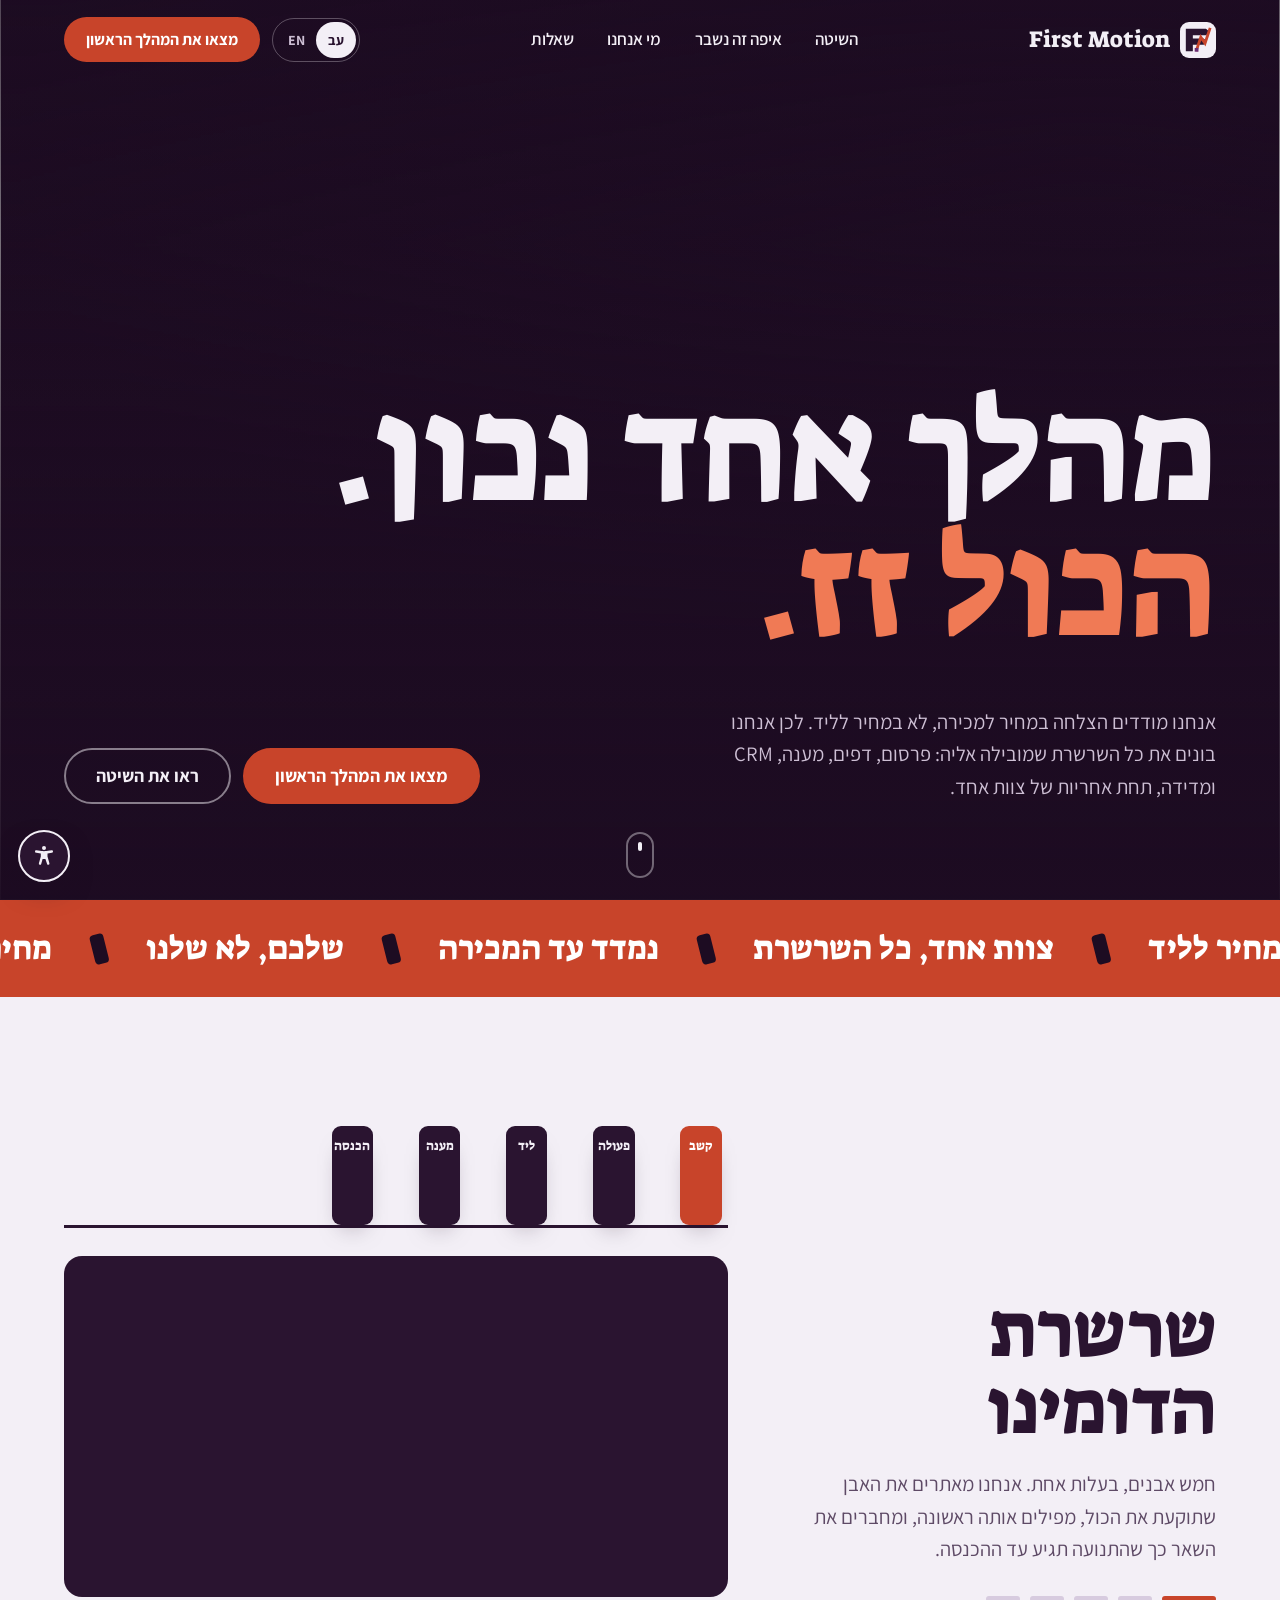
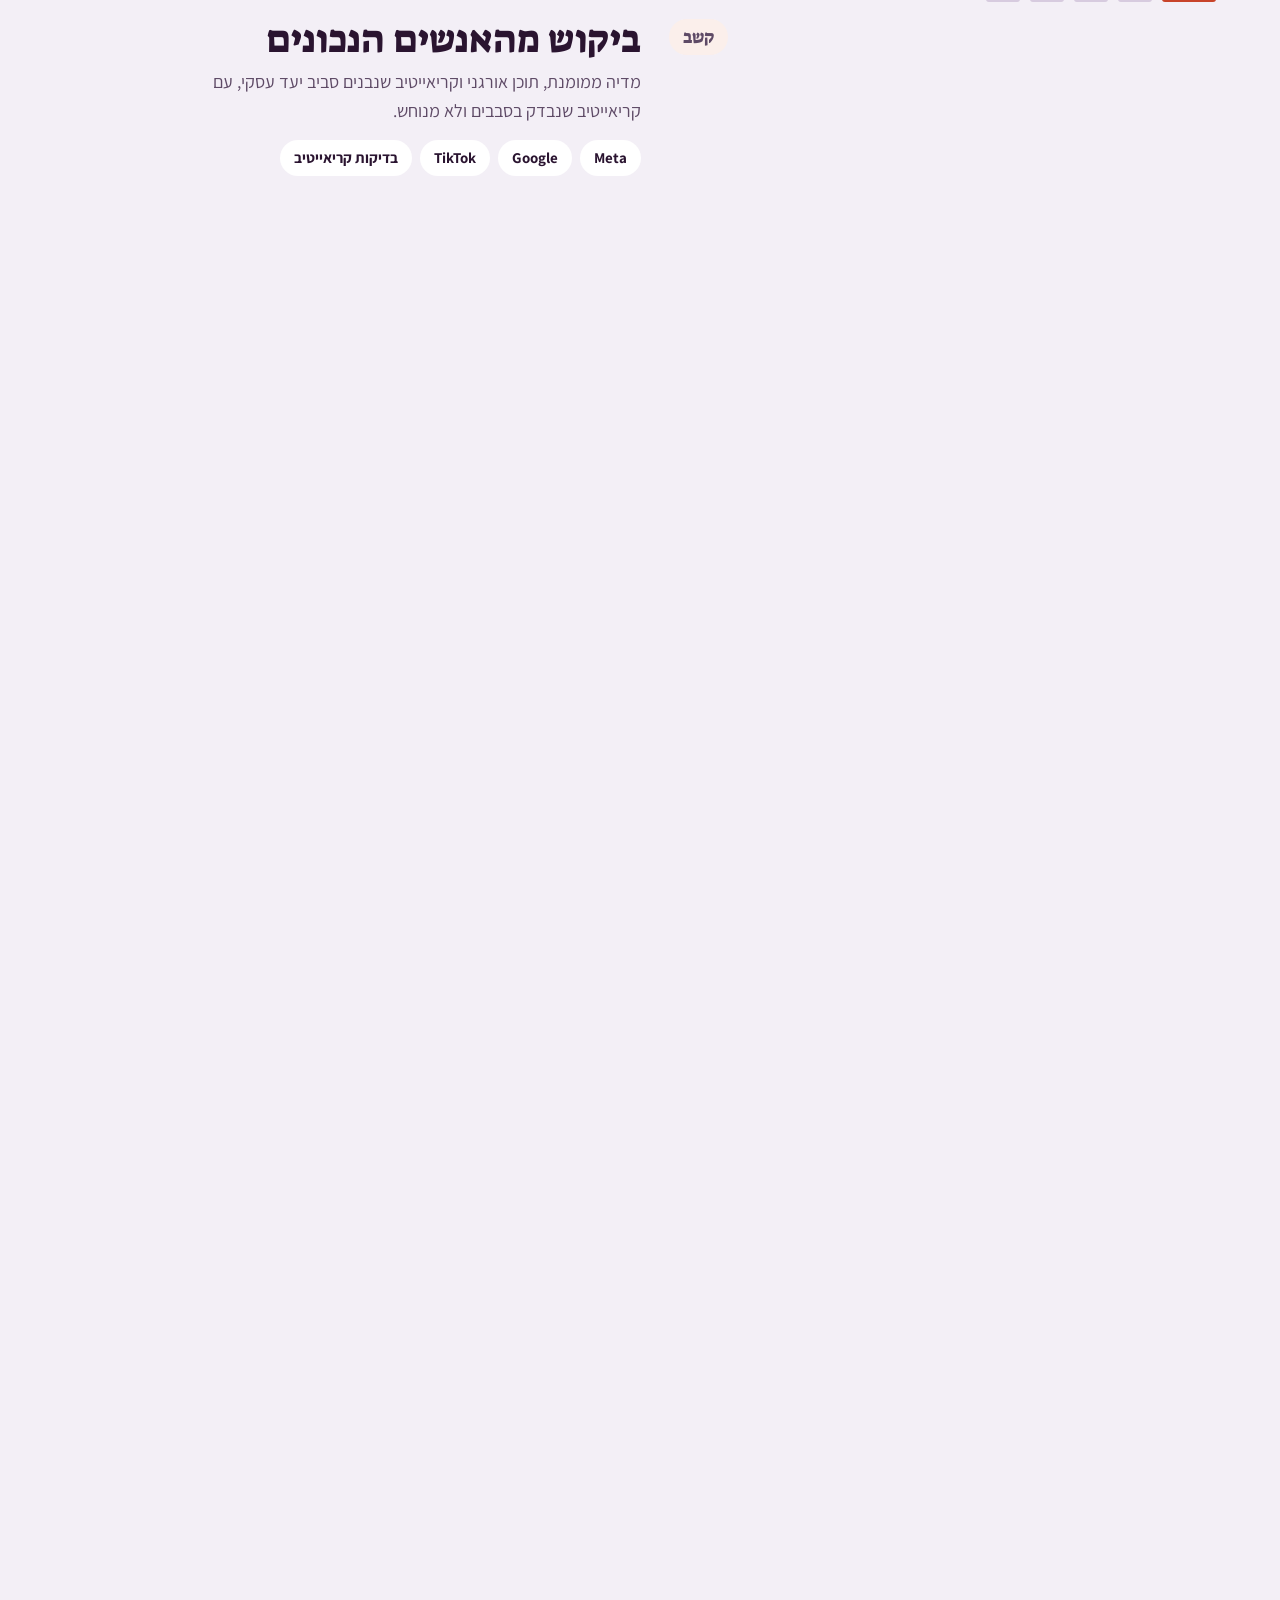
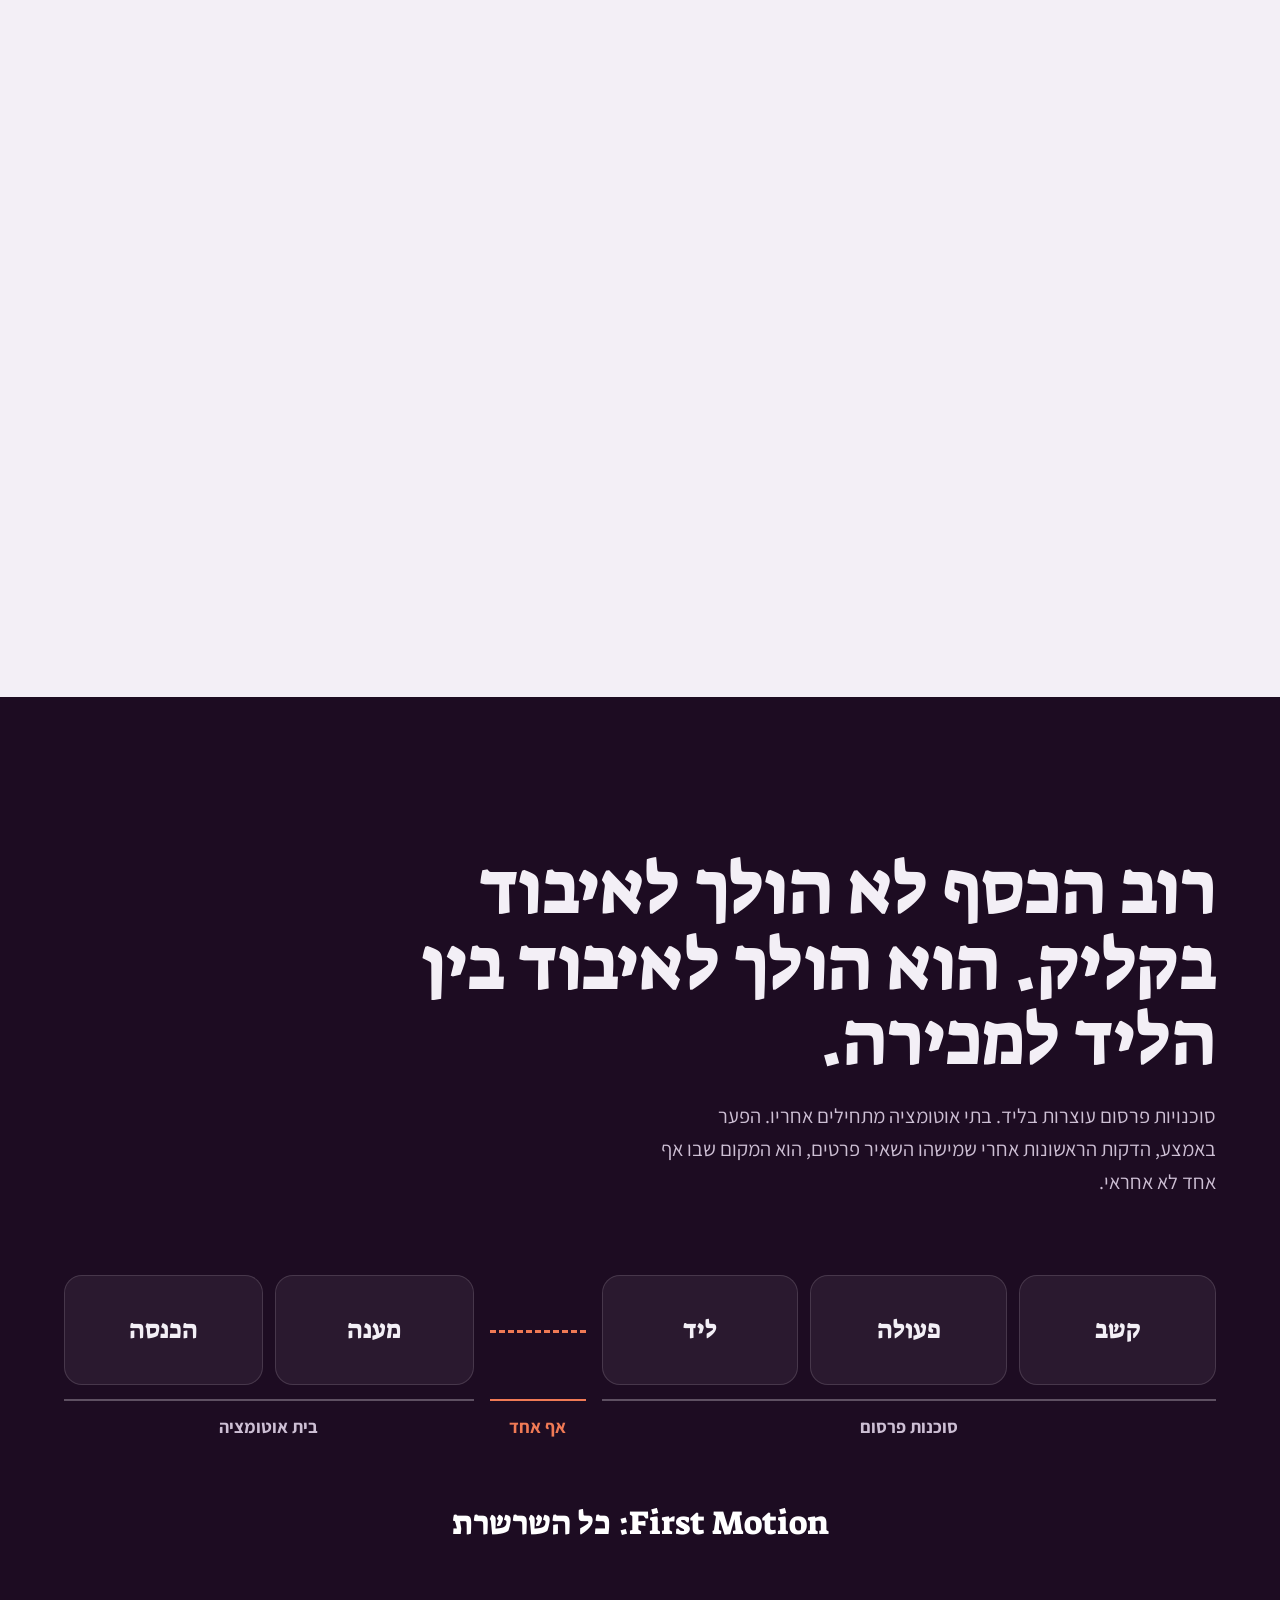
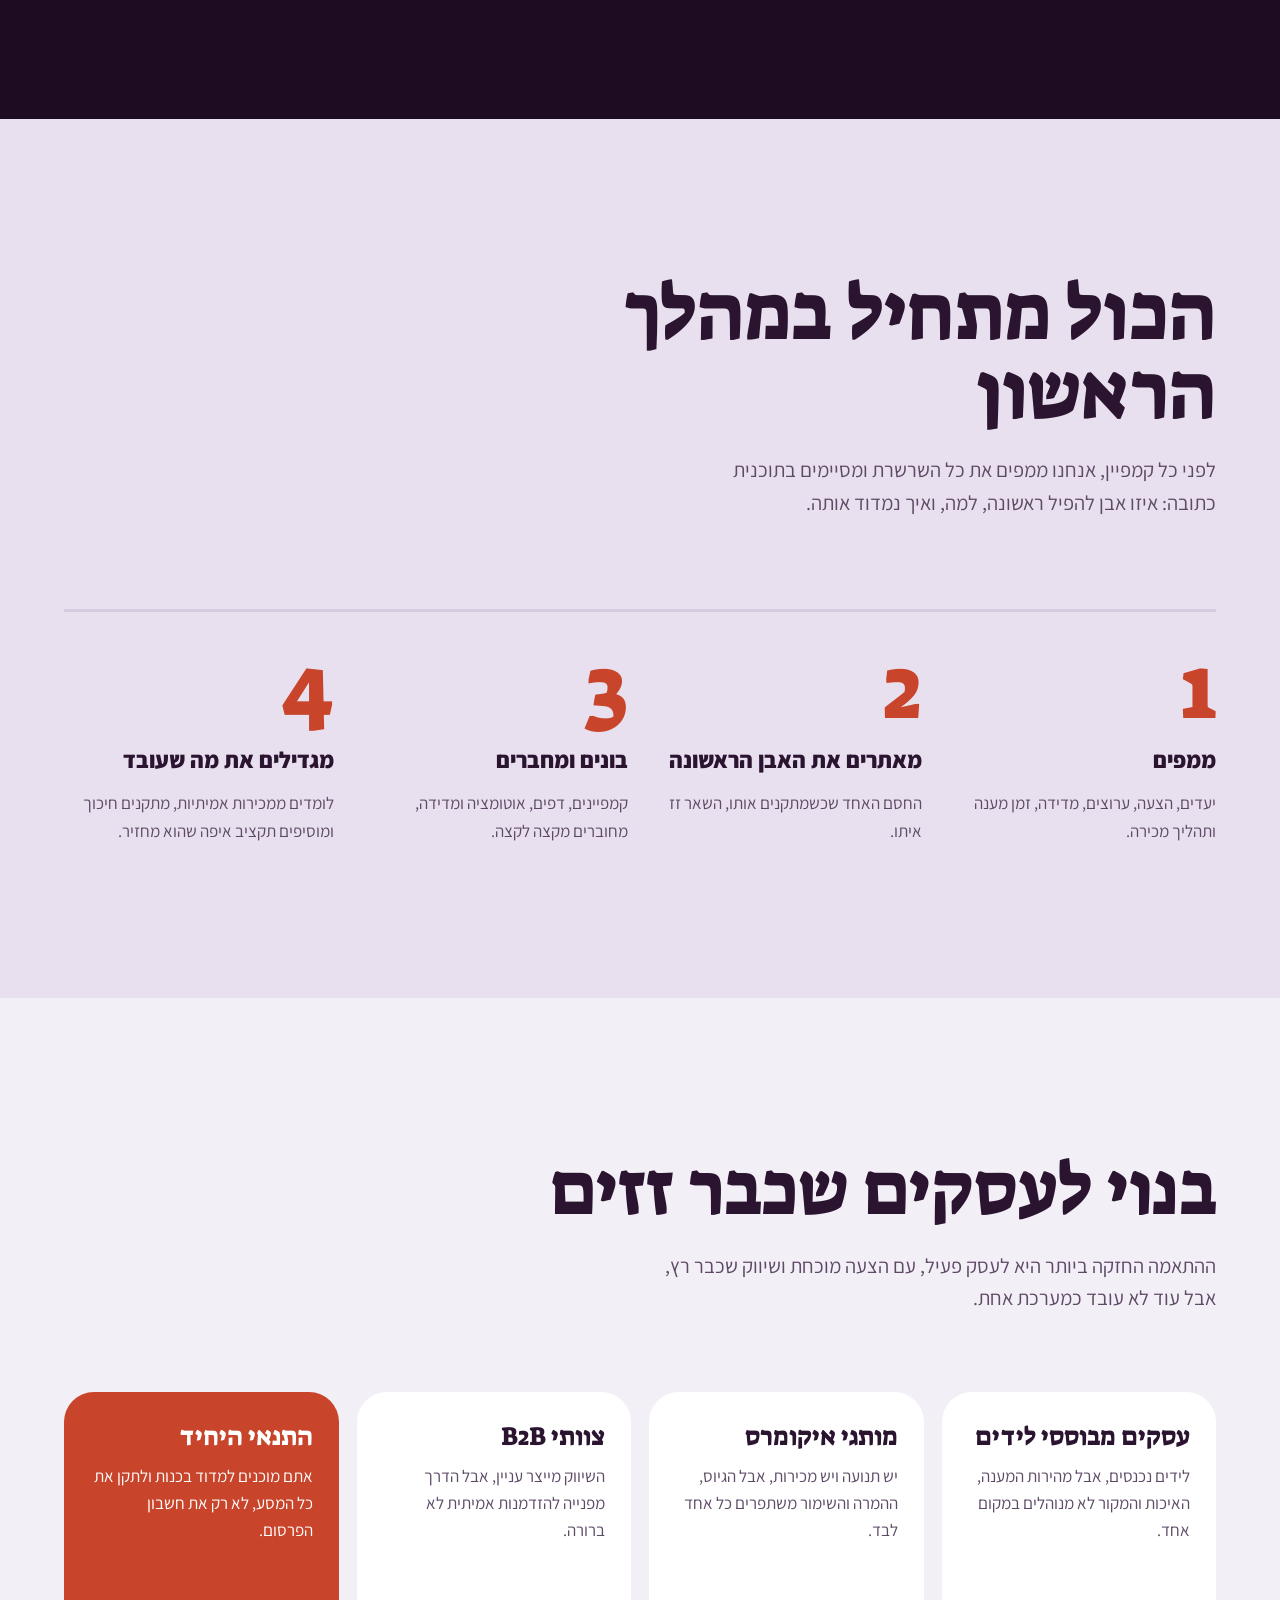
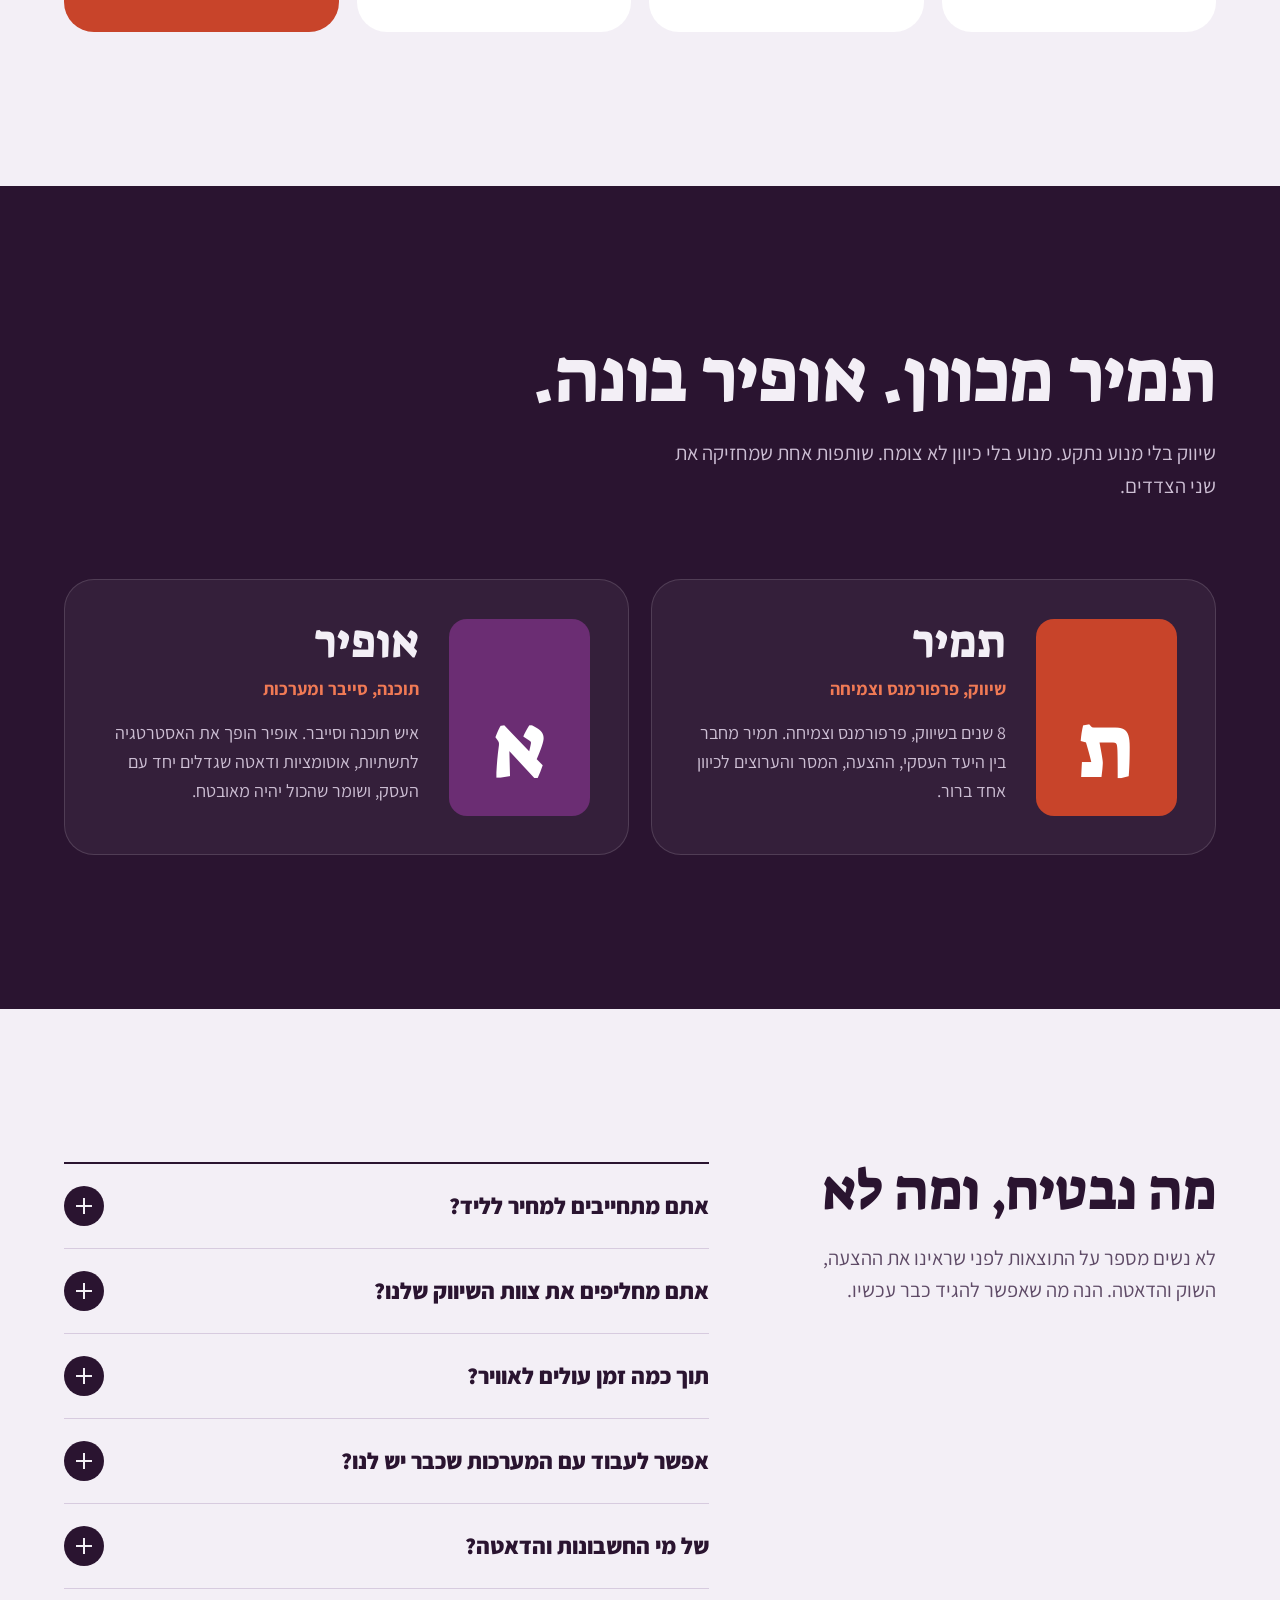
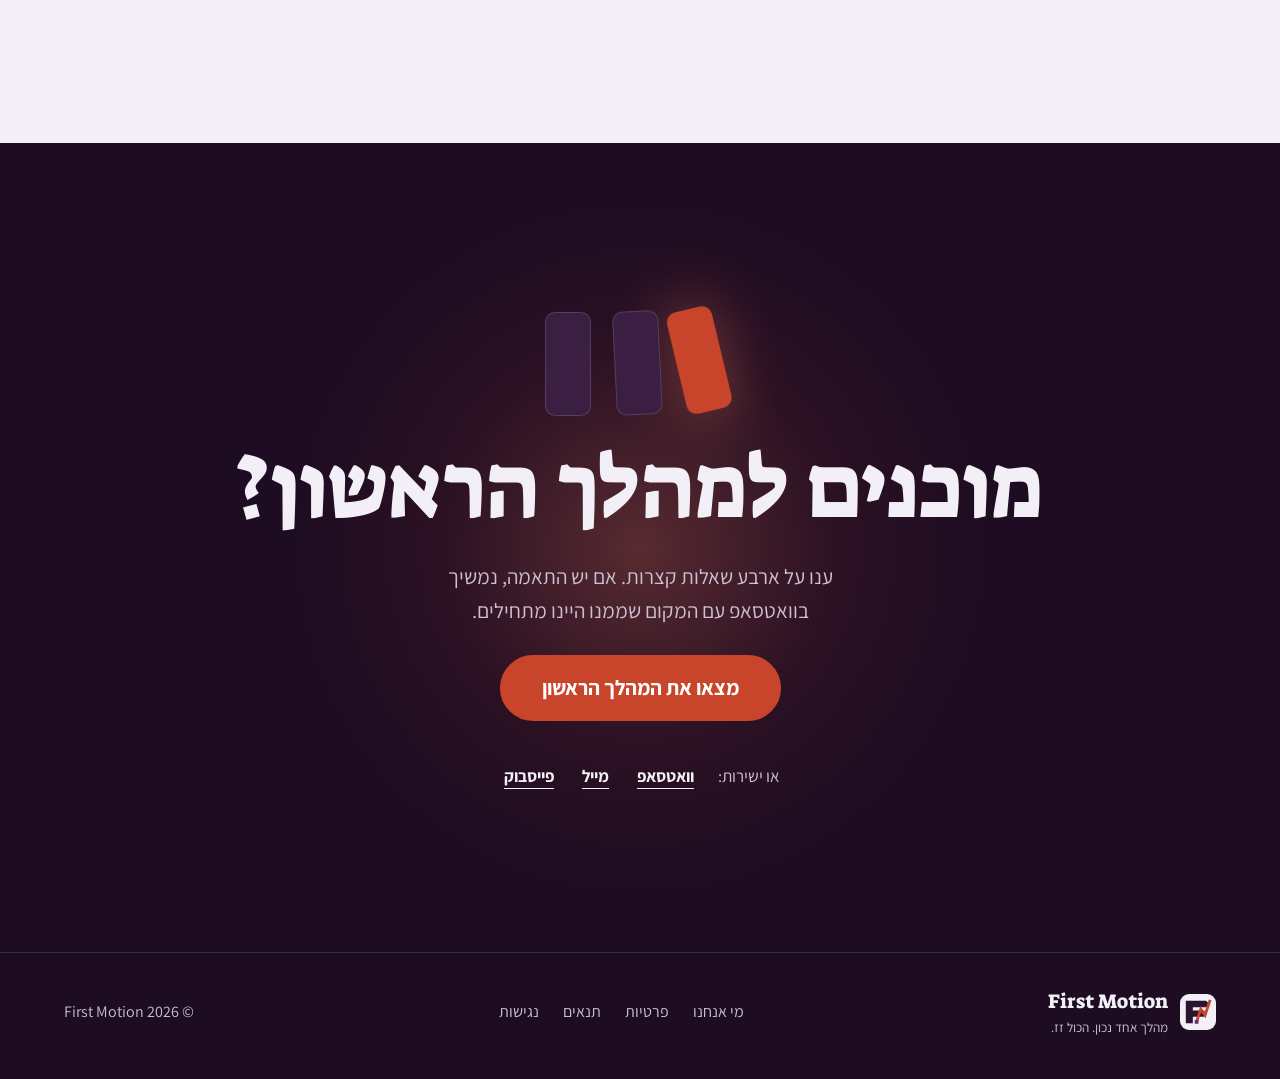
==== commit 78f9388c: "Momentum v2: cinematic hero, scroll-driven domino chain, full motion system - Opening animation, dar" ====
--- a/index.html
+++ b/index.html
@@ -5,9 +5,8 @@
   <meta name="viewport" content="width=device-width, initial-scale=1.0">
   <title>First Motion | מהלך אחד נכון. הכול זז.</title>
   <meta name="description" content="First Motion היא סוכנות פרפורמנס וצמיחה שמודדת הצלחה במחיר למכירה, לא במחיר לליד. פרסום, דפי נחיתה, אוטומציה, CRM ומדידה בשרשרת אחת.">
-  <meta name="theme-color" content="#2A1430">
+  <meta name="theme-color" content="#1D0C22">
   <link rel="canonical" href="https://firstmotion.co/">
-  <link rel="alternate" hreflang="he" href="https://firstmotion.co/">
   <meta property="og:type" content="website">
   <meta property="og:locale" content="he_IL">
   <meta property="og:site_name" content="First Motion">
@@ -20,14 +19,19 @@
   <meta property="og:image:alt" content="First Motion: מהלך אחד נכון. הכול זז.">
   <meta name="twitter:card" content="summary_large_image">
   <link rel="icon" href="assets/first-motion-mark.svg" type="image/svg+xml">
-  <link rel="preconnect" href="https://fonts.googleapis.com">
-  <link rel="preconnect" href="https://fonts.gstatic.com" crossorigin>
-  <link href="https://fonts.googleapis.com/css2?family=Assistant:wght@400;500;600;700;800&amp;family=Suez+One&amp;display=swap" rel="stylesheet">
+  <link rel="preload" href="assets/fonts/suez-one-hebrew-400-normal.woff2" as="font" type="font/woff2" crossorigin>
+  <link rel="preload" href="assets/fonts/assistant-hebrew-400-normal.woff2" as="font" type="font/woff2" crossorigin>
+  <script>(function(d){var h=d.documentElement;h.classList.add('js');try{if(sessionStorage.getItem('fm-intro'))h.classList.add('intro-seen');}catch(e){}if(window.matchMedia&&matchMedia('(prefers-reduced-motion: reduce)').matches)h.classList.add('no-motion');setTimeout(function(){if(!window.__fmReady)h.classList.add('no-motion');},3000);})(document);</script>
   <link rel="stylesheet" href="styles.css">
   <script async src="https://vortex-prd.vercel.app/t.js?k=wk_h3h2Pd0D1dhSOxzuHJ8gNUEgU5rAaEdU0L9AQxFx"></script>
 </head>
 <body>
   <a class="skip-link" href="#main" data-en="Skip to main content">דילוג לתוכן הראשי</a>
+
+  <div class="intro" id="intro" aria-hidden="true">
+    <span class="intro-tile"></span>
+    <span class="intro-word">First Motion</span>
+  </div>
 
   <header class="site-header" id="site-header">
     <a class="logo" href="#main" aria-label="First Motion, ראש העמוד" data-en-label="First Motion, top of page">
@@ -45,191 +49,225 @@
         <button class="lang-opt" type="button" data-lang="he" aria-pressed="true">עב</button>
         <button class="lang-opt" type="button" data-lang="en" aria-pressed="false">EN</button>
       </div>
-      <a class="header-cta" href="#fit-check" data-en="Find your first move">מצאו את המהלך הראשון</a>
+      <a class="header-cta magnetic" href="#fit-check" data-en="Find your first move">מצאו את המהלך הראשון</a>
       <button class="menu-toggle" type="button" aria-label="תפריט" data-en-label="Menu" aria-expanded="false"><span></span><span></span></button>
     </div>
   </header>
 
   <main id="main">
+    <!-- ── Hero: cinematic, dark ── -->
     <section class="hero" aria-labelledby="hero-title">
-      <div class="hero-copy">
-        <h1 id="hero-title"><span data-en="One right move.">מהלך אחד נכון.</span> <span class="hero-line-2" data-en="Everything moves.">הכול זז.</span></h1>
-        <div class="hero-side">
+      <div class="hero-media" aria-hidden="true">
+        <img class="hero-poster" src="https://d8j0ntlcm91z4.cloudfront.net/user_3JJYQNJGGyTNO977GOpfU1mt7MM/hf_20261009_130341_d610dc80-ce16-4bd4-9bf7-d86d70b285e3.png" alt="" width="1344" height="752" fetchpriority="high">
+        <video class="hero-video" muted loop playsinline preload="none" data-src="https://d8j0ntlcm91z4.cloudfront.net/user_3JJYQNJGGyTNO977GOpfU1mt7MM/hf_20261009_130541_902f4f48-822b-4bfd-8721-a10de06f9cf8.mp4"></video>
+        <span class="hero-shade"></span>
+      </div>
+      <div class="hero-inner">
+        <h1 id="hero-title" class="hero-title">
+          <span class="line"><span class="line-in" data-en="One right move.">מהלך אחד נכון.</span></span>
+          <span class="line"><span class="line-in accent" data-en="Everything moves.">הכול זז.</span></span>
+        </h1>
+        <div class="hero-foot">
           <p class="hero-lead" data-en="We measure success by cost per sale, not cost per lead. So we build the whole chain that leads to it: ads, pages, response, CRM and measurement, owned by one team.">אנחנו מודדים הצלחה במחיר למכירה, לא במחיר לליד. לכן אנחנו בונים את כל השרשרת שמובילה אליה: פרסום, דפים, מענה, CRM ומדידה, תחת אחריות של צוות אחד.</p>
           <div class="hero-actions">
-            <a class="button button-primary" href="#fit-check" data-en="Find your first move">מצאו את המהלך הראשון</a>
-            <a class="text-link" href="#chain" data-en="See the method">ראו את השיטה</a>
-          </div>
-        </div>
-      </div>
-
-      <figure class="domino-stage" id="domino-stage" data-state="idle" aria-label="שרשרת דומינו: קשב, פעולה, ליד, מענה, הכנסה" data-en-label="Domino chain: attention, action, lead, response, revenue">
-        <div class="domino-row" aria-hidden="true">
-          <span class="domino" style="--i:0"><b data-en="Attention">קשב</b></span>
-          <span class="domino" style="--i:1"><b data-en="Action">פעולה</b></span>
-          <span class="domino" style="--i:2"><b data-en="Lead">ליד</b></span>
-          <span class="domino" style="--i:3"><b data-en="Response">מענה</b></span>
-          <span class="domino domino-last" style="--i:4"><b data-en="Revenue">הכנסה</b></span>
-        </div>
-        <figcaption class="domino-caption">
-          <span data-en="One push in the right place, and the whole chain moves.">דחיפה אחת במקום הנכון, וכל השרשרת זזה.</span>
-          <button class="domino-replay" type="button" id="domino-replay" data-en="Push again">דחפו שוב</button>
-        </figcaption>
-      </figure>
-    </section>
-
-    <section class="pledges" aria-label="מה מבדל אותנו" data-en-label="What sets us apart">
-      <ul>
-        <li><strong data-en="Measured to the sale">נמדד עד המכירה</strong><span data-en="Not to the lead, not to the click.">לא עד הליד, לא עד הקליק.</span></li>
-        <li><strong data-en="One team, the whole chain">צוות אחד, כל השרשרת</strong><span data-en="Marketing and engineering under one roof.">שיווק והנדסה תחת קורת גג אחת.</span></li>
-        <li><strong data-en="Yours, not ours">שלכם, לא שלנו</strong><span data-en="Ad accounts, data and code stay with you.">חשבונות הפרסום, הדאטה והקוד נשארים אצלכם.</span></li>
-      </ul>
-    </section>
-
-    <section class="gap section" id="gap" aria-labelledby="gap-title">
-      <div class="section-head">
-        <h2 id="gap-title" data-en="Most businesses don't lose money on clicks. They lose it between the lead and the sale.">רוב הכסף לא הולך לאיבוד בקליק.<br>הוא הולך לאיבוד בין הליד למכירה.</h2>
-        <p data-en="Ad agencies stop at the lead. Automation shops start after it. The gap in the middle, the first minutes after someone raises a hand, is where nobody is accountable.">סוכנויות פרסום עוצרות בליד. בתי אוטומציה מתחילים אחריו. הפער באמצע, הדקות הראשונות אחרי שמישהו השאיר פרטים, הוא המקום שבו אף אחד לא אחראי.</p>
-      </div>
-      <div class="gap-map" role="img" aria-label="סוכנות פרסום אחראית על קשב, פעולה וליד. בית אוטומציה אחראי על מענה והכנסה. הפער ביניהם לא שייך לאף אחד. First Motion אחראית על כל השרשרת." data-en-label="An ad agency owns attention, action and lead. An automation shop owns response and revenue. The gap between them belongs to nobody. First Motion owns the whole chain.">
-        <div class="gap-track">
-          <span class="gap-tile" data-en="Attention">קשב</span>
-          <span class="gap-tile" data-en="Action">פעולה</span>
-          <span class="gap-tile" data-en="Lead">ליד</span>
-          <span class="gap-break" aria-hidden="true"><i></i></span>
-          <span class="gap-tile" data-en="Response">מענה</span>
-          <span class="gap-tile" data-en="Revenue">הכנסה</span>
-        </div>
-        <div class="gap-owners">
-          <span class="owner owner-ads" data-en="Ad agency">סוכנות פרסום</span>
-          <span class="owner owner-none" data-en="Nobody">אף אחד</span>
-          <span class="owner owner-auto" data-en="Automation shop">בית אוטומציה</span>
-        </div>
-        <div class="owner owner-us" data-en="First Motion: the whole chain">First Motion: כל השרשרת</div>
-      </div>
-    </section>
-
-    <section class="chain section" id="chain" aria-labelledby="chain-title">
-      <div class="section-head">
-        <h2 id="chain-title" data-en="The domino chain">שרשרת הדומינו</h2>
-        <p data-en="Five pieces, one owner. We find the piece that is holding everything back, push it first, and connect the rest so the motion carries through to revenue.">חמש אבנים, בעלות אחת. אנחנו מאתרים את האבן שתוקעת את הכול, מפילים אותה ראשונה, ומחברים את השאר כך שהתנועה תגיע עד ההכנסה.</p>
-      </div>
-      <ol class="chain-list">
-        <li class="chain-item">
-          <span class="chain-tile" aria-hidden="true"><b data-en="Attention">קשב</b></span>
-          <div class="chain-body">
-            <h3 data-en="Demand from the right people">ביקוש מהאנשים הנכונים</h3>
-            <p data-en="Paid media, organic content and creative built around a business goal, with creative tested in rounds rather than guessed.">מדיה ממומנת, תוכן אורגני וקריאייטיב שנבנים סביב יעד עסקי, עם קריאייטיב שנבדק בסבבים ולא מנוחש.</p>
-            <ul class="chips"><li>Meta</li><li>Google</li><li>TikTok</li><li data-en="Creative testing">בדיקות קריאייטיב</li></ul>
-          </div>
-        </li>
-        <li class="chain-item">
-          <span class="chain-tile" aria-hidden="true"><b data-en="Action">פעולה</b></span>
-          <div class="chain-body">
-            <h3 data-en="Pages that lead to one next step">דפים שמובילים לצעד אחד</h3>
-            <p data-en="Landing pages, sites and offers planned around a single clear action, and improved from real behavior.">דפי נחיתה, אתרים והצעות שמתוכננים סביב פעולה אחת ברורה, ומשתפרים לפי התנהגות אמיתית.</p>
-            <ul class="chips"><li data-en="Landing pages">דפי נחיתה</li><li>CRO</li><li data-en="Offer &amp; messaging">הצעה ומסר</li></ul>
-          </div>
-        </li>
-        <li class="chain-item">
-          <span class="chain-tile" aria-hidden="true"><b data-en="Lead">ליד</b></span>
-          <div class="chain-body">
-            <h3 data-en="Every lead counted, once and correctly">כל ליד נספר, פעם אחת ונכון</h3>
-            <p data-en="Forms, server-side tracking and conversion APIs, so the platforms learn from real leads and you see where each one came from.">טפסים, טראקינג צד-שרת ו-Conversions API, כדי שהפלטפורמות ילמדו מלידים אמיתיים ואתם תראו מאיפה הגיע כל אחד.</p>
-            <ul class="chips"><li data-en="Server-side tracking">טראקינג צד-שרת</li><li>Conversions API</li><li data-en="Attribution">ייחוס</li></ul>
-          </div>
-        </li>
-        <li class="chain-item">
-          <span class="chain-tile chain-tile-hot" aria-hidden="true"><b data-en="Response">מענה</b></span>
-          <div class="chain-body">
-            <h3 data-en="An answer while the lead is still warm">מענה כשהליד עוד חם</h3>
-            <p data-en="WhatsApp, CRM and AI flows that reply, qualify and route each inquiry to the right person, with follow-ups that don't depend on memory.">וואטסאפ, CRM ותהליכי AI שעונים, מסננים ומנתבים כל פנייה לאדם הנכון, עם פולואפ שלא תלוי בזיכרון של אף אחד.</p>
-            <ul class="chips"><li>WhatsApp API</li><li>CRM</li><li data-en="Lead routing">ניתוב לידים</li><li data-en="Follow-up">פולואפ</li></ul>
-          </div>
-        </li>
-        <li class="chain-item">
-          <span class="chain-tile chain-tile-end" aria-hidden="true"><b data-en="Revenue">הכנסה</b></span>
-          <div class="chain-body">
-            <h3 data-en="Sales sent back to the algorithm">מכירות שחוזרות לאלגוריתם</h3>
-            <p data-en="We connect spend, leads and closed deals in one view, and send sale outcomes back to Meta and Google so they optimize for buyers, not form-fillers.">מחברים הוצאה, לידים ועסקאות סגורות לתמונה אחת, ומחזירים את תוצאות המכירה ל-Meta ול-Google כדי שהן יחפשו קונים, לא ממלאי טפסים.</p>
-            <ul class="chips"><li data-en="Dashboards">דשבורדים</li><li data-en="Offline conversions">המרות אופליין</li><li data-en="Cost per sale">עלות למכירה</li></ul>
-          </div>
-        </li>
-      </ol>
-    </section>
-
-    <section class="first-move section" id="method" aria-labelledby="method-title">
-      <div class="first-move-intro">
-        <h2 id="method-title" data-en="It starts with the first move">הכול מתחיל במהלך הראשון</h2>
-        <p data-en="Before any campaign, we map the whole chain and end with a written plan: which domino to push first, why, and how we will measure it.">לפני כל קמפיין, אנחנו ממפים את כל השרשרת ומסיימים בתוכנית כתובה: איזו אבן להפיל ראשונה, למה, ואיך נמדוד אותה.</p>
-        <a class="button button-light" href="#fit-check" data-en="Find your first move">מצאו את המהלך הראשון</a>
-      </div>
-      <ol class="steps">
-        <li><span class="step-num">1</span><div><h3 data-en="Map">ממפים</h3><p data-en="Goals, offer, channels, tracking, response time and sales process.">יעדים, הצעה, ערוצים, מדידה, זמן מענה ותהליך מכירה.</p></div></li>
-        <li><span class="step-num">2</span><div><h3 data-en="Find the first domino">מאתרים את האבן הראשונה</h3><p data-en="The one constraint that, once fixed, moves the rest.">החסם האחד שכשמתקנים אותו, השאר זז איתו.</p></div></li>
-        <li><span class="step-num">3</span><div><h3 data-en="Build and connect">בונים ומחברים</h3><p data-en="Campaigns, pages, automation and measurement, connected end to end.">קמפיינים, דפים, אוטומציה ומדידה, מחוברים מקצה לקצה.</p></div></li>
-        <li><span class="step-num">4</span><div><h3 data-en="Scale what works">מגדילים את מה שעובד</h3><p data-en="We learn from real sales, fix friction and add budget where it pays back.">לומדים ממכירות אמיתיות, מתקנים חיכוך ומוסיפים תקציב איפה שהוא מחזיר.</p></div></li>
-      </ol>
-    </section>
-
-    <section class="fit section" id="fit" aria-labelledby="fit-title">
-      <div class="section-head">
-        <h2 id="fit-title" data-en="Built for businesses that already move">בנוי לעסקים שכבר זזים</h2>
-        <p data-en="The strongest fit is an active business with a proven offer and marketing that is already running, but not yet working as one system.">ההתאמה החזקה ביותר היא לעסק פעיל, עם הצעה מוכחת ושיווק שכבר רץ, אבל עוד לא עובד כמערכת אחת.</p>
-      </div>
-      <div class="fit-grid">
-        <article><h3 data-en="Lead-based businesses">עסקים מבוססי לידים</h3><p data-en="Leads come in, but response speed, quality and source aren't managed in one place.">לידים נכנסים, אבל מהירות המענה, האיכות והמקור לא מנוהלים במקום אחד.</p></article>
-        <article><h3 data-en="Ecommerce brands">מותגי איקומרס</h3><p data-en="There is traffic and there are sales, but acquisition, conversion and retention improve separately.">יש תנועה ויש מכירות, אבל הגיוס, ההמרה והשימור משתפרים כל אחד לבד.</p></article>
-        <article><h3 data-en="B2B teams">צוותי B2B</h3><p data-en="Marketing creates interest, but the path from inquiry to a real opportunity isn't clear.">השיווק מייצר עניין, אבל הדרך מפנייה להזדמנות אמיתית לא ברורה.</p></article>
-        <article class="fit-condition"><h3 data-en="The one condition">התנאי היחיד</h3><p data-en="You're willing to measure honestly and fix the whole journey, not only the ad account.">אתם מוכנים למדוד בכנות ולתקן את כל המסע, לא רק את חשבון הפרסום.</p></article>
-      </div>
-    </section>
-
-    <section class="founders section" id="founders" aria-labelledby="founders-title">
-      <div class="section-head">
-        <h2 id="founders-title" data-en="Tamir sets the direction. Ofir builds the engine.">תמיר מכוון. אופיר בונה.</h2>
-        <p data-en="Marketing without an engine stalls. An engine without direction doesn't grow. One partnership holds both sides.">שיווק בלי מנוע נתקע. מנוע בלי כיוון לא צומח. שותפות אחת שמחזיקה את שני הצדדים.</p>
-      </div>
-      <div class="founder-pair">
-        <article class="founder-card founder-tamir">
-          <div class="founder-initial" aria-hidden="true">ת</div>
-          <div>
-            <h3 data-en="Tamir">תמיר</h3>
-            <p class="founder-role" data-en="Marketing, performance and growth">שיווק, פרפורמנס וצמיחה</p>
-            <p data-en="Eight years in marketing, performance and growth. Tamir connects the business goal, the offer, the message and the channels into one clear direction.">8 שנים בשיווק, פרפורמנס וצמיחה. תמיר מחבר בין היעד העסקי, ההצעה, המסר והערוצים לכיוון אחד ברור.</p>
-          </div>
-        </article>
-        <article class="founder-card founder-ofir">
-          <div class="founder-initial" aria-hidden="true">א</div>
-          <div>
-            <h3 data-en="Ofir">אופיר</h3>
-            <p class="founder-role" data-en="Software, cyber and systems">תוכנה, סייבר ומערכות</p>
-            <p data-en="A software and cyber professional. Ofir turns the strategy into infrastructure, automation and data that grow with the business, and keeps it secure.">איש תוכנה וסייבר. אופיר הופך את האסטרטגיה לתשתיות, אוטומציות ודאטה שגדלים יחד עם העסק, ושומר שהכול יהיה מאובטח.</p>
-          </div>
-        </article>
-      </div>
-    </section>
-
-    <section class="faq section" id="faq" aria-labelledby="faq-title">
-      <div class="section-head">
-        <h2 id="faq-title" data-en="What we will and won't promise">מה נבטיח, ומה לא</h2>
-        <p data-en="We won't put a number on your results before we've seen the offer, the market and the data. Here is what we can say up front.">לא נשים מספר על התוצאות לפני שראינו את ההצעה, השוק והדאטה. הנה מה שאפשר להגיד כבר עכשיו.</p>
-      </div>
-      <div class="faq-list">
-        <details><summary><span data-en="Do you promise a specific cost per lead?">אתם מתחייבים למחיר לליד?</span><i aria-hidden="true"></i></summary><p data-en="No. A cheap lead isn't a win if it doesn't become a customer. We commit to thorough work, transparent measurement and clear priorities, and we report cost per sale alongside cost per lead.">לא. ליד זול הוא לא ניצחון אם הוא לא הופך ללקוח. אנחנו מתחייבים לעבודה יסודית, מדידה שקופה ותיעדוף ברור, ומדווחים על עלות למכירה לצד עלות לליד.</p></details>
-        <details><summary><span data-en="Do you replace our marketing team?">אתם מחליפים את צוות השיווק שלנו?</span><i aria-hidden="true"></i></summary><p data-en="Not necessarily. We can run the full system or work alongside an internal team and existing suppliers. What matters is clear ownership and shared measurement.">לא בהכרח. אפשר להוביל את כל המערכת או לעבוד לצד צוות פנימי וספקים קיימים. מה שחשוב הוא אחריות ברורה ומדידה משותפת.</p></details>
-        <details><summary><span data-en="How quickly can things go live?">תוך כמה זמן עולים לאוויר?</span><i aria-hidden="true"></i></summary><p data-en="It depends on the current setup. We prefer a fast, measured launch, but we won't send traffic into a broken journey just to say we launched.">זה תלוי בתשתית הקיימת. אנחנו מעדיפים השקה מהירה ומדודה, אבל לא נשלח תנועה למסע שבור רק כדי לומר שעלינו.</p></details>
-        <details><summary><span data-en="Can you work with the systems we already have?">אפשר לעבוד עם המערכות שכבר יש לנו?</span><i aria-hidden="true"></i></summary><p data-en="Yes. First we check what should stay, what needs fixing and what really needs replacing. New software isn't the goal; a working process is.">כן. קודם בודקים מה כדאי להשאיר, מה צריך תיקון ומה באמת דורש החלפה. תוכנה חדשה היא לא המטרה, תהליך שעובד כן.</p></details>
-        <details><summary><span data-en="Who owns the accounts and the data?">של מי החשבונות והדאטה?</span><i aria-hidden="true"></i></summary><p data-en="You do. Ad accounts, CRM data and the automations we build stay in your name, documented, so you are never locked in.">שלכם. חשבונות הפרסום, הדאטה ב-CRM והאוטומציות שאנחנו בונים נשארים על שמכם ומתועדים, כך שאתם אף פעם לא תלויים בנו.</p></details>
-      </div>
-    </section>
-
+            <a class="button button-primary magnetic" href="#fit-check"><span data-en="Find your first move">מצאו את המהלך הראשון</span></a>
+            <a class="button button-ghost" href="#chain"><span data-en="See the method">ראו את השיטה</span></a>
+          </div>
+        </div>
+      </div>
+      <a class="scroll-cue" href="#chain" aria-label="גללו לשיטה" data-en-label="Scroll to the method"><span></span></a>
+    </section>
+
+    <!-- ── Marquee ── -->
+    <div class="marquee" aria-hidden="true">
+      <div class="marquee-track">
+        <span data-en="Cost per sale, not cost per lead">מחיר למכירה, לא מחיר לליד</span><i></i>
+        <span data-en="One team, the whole chain">צוות אחד, כל השרשרת</span><i></i>
+        <span data-en="Measured to the sale">נמדד עד המכירה</span><i></i>
+        <span data-en="Yours, not ours">שלכם, לא שלנו</span><i></i>
+        <span data-en="Cost per sale, not cost per lead">מחיר למכירה, לא מחיר לליד</span><i></i>
+        <span data-en="One team, the whole chain">צוות אחד, כל השרשרת</span><i></i>
+        <span data-en="Measured to the sale">נמדד עד המכירה</span><i></i>
+        <span data-en="Yours, not ours">שלכם, לא שלנו</span><i></i>
+      </div>
+    </div>
+
+    <!-- ── The domino chain (pinned, scroll-driven on desktop) ── -->
+    <section class="chain" id="chain" aria-labelledby="chain-title">
+      <div class="chain-pin">
+        <div class="chain-head">
+          <h2 id="chain-title" class="reveal-lines" data-en="The domino chain">שרשרת הדומינו</h2>
+          <p data-en="Five pieces, one owner. We find the piece that is holding everything back, push it first, and connect the rest so the motion carries through to revenue.">חמש אבנים, בעלות אחת. אנחנו מאתרים את האבן שתוקעת את הכול, מפילים אותה ראשונה, ומחברים את השאר כך שהתנועה תגיע עד ההכנסה.</p>
+          <ol class="chain-dots" aria-hidden="true"><li></li><li></li><li></li><li></li><li></li></ol>
+        </div>
+
+        <div class="chain-stage">
+          <div class="chain-row" aria-hidden="true">
+            <span class="cd" style="--i:0"><b data-en="Attention">קשב</b></span>
+            <span class="cd" style="--i:1"><b data-en="Action">פעולה</b></span>
+            <span class="cd" style="--i:2"><b data-en="Lead">ליד</b></span>
+            <span class="cd" style="--i:3"><b data-en="Response">מענה</b></span>
+            <span class="cd cd-last" style="--i:4"><b data-en="Revenue">הכנסה</b></span>
+          </div>
+
+          <ol class="chain-panels">
+            <li class="cpanel">
+              <figure class="cpanel-media"><img src="https://d8j0ntlcm91z4.cloudfront.net/user_3JJYQNJGGyTNO977GOpfU1mt7MM/hf_20261009_130342_8bd3ef61-7fd9-4027-92ce-e6f6262b652f.png" alt="" width="1168" height="880" loading="lazy"></figure>
+              <div class="cpanel-copy">
+                <p class="cpanel-step"><span data-en="Attention">קשב</span></p>
+                <h3 data-en="Demand from the right people">ביקוש מהאנשים הנכונים</h3>
+                <p data-en="Paid media, organic content and creative built around a business goal, with creative tested in rounds rather than guessed.">מדיה ממומנת, תוכן אורגני וקריאייטיב שנבנים סביב יעד עסקי, עם קריאייטיב שנבדק בסבבים ולא מנוחש.</p>
+                <ul class="chips"><li>Meta</li><li>Google</li><li>TikTok</li><li data-en="Creative testing">בדיקות קריאייטיב</li></ul>
+              </div>
+            </li>
+            <li class="cpanel">
+              <figure class="cpanel-media"><img src="https://d8j0ntlcm91z4.cloudfront.net/user_3JJYQNJGGyTNO977GOpfU1mt7MM/hf_20261009_130521_4268702c-9819-4569-8314-b0268b6236ee.png" alt="" width="1168" height="880" loading="lazy"></figure>
+              <div class="cpanel-copy">
+                <p class="cpanel-step"><span data-en="Action">פעולה</span></p>
+                <h3 data-en="Pages that lead to one next step">דפים שמובילים לצעד אחד</h3>
+                <p data-en="Landing pages, sites and offers planned around a single clear action, and improved from real behavior.">דפי נחיתה, אתרים והצעות שמתוכננים סביב פעולה אחת ברורה, ומשתפרים לפי התנהגות אמיתית.</p>
+                <ul class="chips"><li data-en="Landing pages">דפי נחיתה</li><li>CRO</li><li data-en="Offer &amp; messaging">הצעה ומסר</li></ul>
+              </div>
+            </li>
+            <li class="cpanel">
+              <figure class="cpanel-media"><img src="https://d8j0ntlcm91z4.cloudfront.net/user_3JJYQNJGGyTNO977GOpfU1mt7MM/hf_20261009_130523_f1f5cc6a-8810-44a4-a172-2d48cd06cc46.png" alt="" width="1344" height="752" loading="lazy"></figure>
+              <div class="cpanel-copy">
+                <p class="cpanel-step"><span data-en="Lead">ליד</span></p>
+                <h3 data-en="Every lead counted, once and correctly">כל ליד נספר, פעם אחת ונכון</h3>
+                <p data-en="Forms, server-side tracking and conversion APIs, so the platforms learn from real leads and you see where each one came from.">טפסים, טראקינג צד-שרת ו-Conversions API, כדי שהפלטפורמות ילמדו מלידים אמיתיים ואתם תראו מאיפה הגיע כל אחד.</p>
+                <ul class="chips"><li data-en="Server-side tracking">טראקינג צד-שרת</li><li>Conversions API</li><li data-en="Attribution">ייחוס</li></ul>
+              </div>
+            </li>
+            <li class="cpanel">
+              <figure class="cpanel-media"><img src="https://d8j0ntlcm91z4.cloudfront.net/user_3JJYQNJGGyTNO977GOpfU1mt7MM/hf_20261009_130342_144d985e-a6b2-486f-95c5-bf532fbe8a4b.png" alt="" width="1168" height="880" loading="lazy"></figure>
+              <div class="cpanel-copy">
+                <p class="cpanel-step"><span data-en="Response">מענה</span></p>
+                <h3 data-en="An answer while the lead is still warm">מענה כשהליד עוד חם</h3>
+                <p data-en="WhatsApp, CRM and AI flows that reply, qualify and route each inquiry to the right person, with follow-ups that don't depend on memory.">וואטסאפ, CRM ותהליכי AI שעונים, מסננים ומנתבים כל פנייה לאדם הנכון, עם פולואפ שלא תלוי בזיכרון של אף אחד.</p>
+                <ul class="chips"><li>WhatsApp API</li><li>CRM</li><li data-en="Lead routing">ניתוב לידים</li><li data-en="Follow-up">פולואפ</li></ul>
+              </div>
+            </li>
+            <li class="cpanel">
+              <figure class="cpanel-media"><img src="https://d8j0ntlcm91z4.cloudfront.net/user_3JJYQNJGGyTNO977GOpfU1mt7MM/hf_20261009_130341_eeab15fe-c7ea-49e8-b720-b5aca4157c93.png" alt="" width="1168" height="880" loading="lazy"></figure>
+              <div class="cpanel-copy">
+                <p class="cpanel-step"><span data-en="Revenue">הכנסה</span></p>
+                <h3 data-en="Sales sent back to the algorithm">מכירות שחוזרות לאלגוריתם</h3>
+                <p data-en="We connect spend, leads and closed deals in one view, and send sale outcomes back to Meta and Google so they optimize for buyers, not form-fillers.">מחברים הוצאה, לידים ועסקאות סגורות לתמונה אחת, ומחזירים את תוצאות המכירה ל-Meta ול-Google כדי שהן יחפשו קונים, לא ממלאי טפסים.</p>
+                <ul class="chips"><li data-en="Dashboards">דשבורדים</li><li data-en="Offline conversions">המרות אופליין</li><li data-en="Cost per sale">עלות למכירה</li></ul>
+              </div>
+            </li>
+          </ol>
+        </div>
+      </div>
+    </section>
+
+    <!-- ── Where it breaks ── -->
+    <section class="gap" id="gap" aria-labelledby="gap-title">
+      <div class="wrap">
+        <div class="section-head">
+          <h2 id="gap-title" class="reveal-lines" data-en="Most money isn't lost on the click. It's lost between the lead and the sale.">רוב הכסף לא הולך לאיבוד בקליק. הוא הולך לאיבוד בין הליד למכירה.</h2>
+          <p class="reveal-up" data-en="Ad agencies stop at the lead. Automation shops start after it. The gap in the middle, the first minutes after someone raises a hand, is where nobody is accountable.">סוכנויות פרסום עוצרות בליד. בתי אוטומציה מתחילים אחריו. הפער באמצע, הדקות הראשונות אחרי שמישהו השאיר פרטים, הוא המקום שבו אף אחד לא אחראי.</p>
+        </div>
+        <div class="gap-map" role="img" aria-label="סוכנות פרסום אחראית על קשב, פעולה וליד. בית אוטומציה אחראי על מענה והכנסה. הפער ביניהם לא שייך לאף אחד. First Motion אחראית על כל השרשרת." data-en-label="An ad agency owns attention, action and lead. An automation shop owns response and revenue. The gap between them belongs to nobody. First Motion owns the whole chain.">
+          <div class="gap-group gap-ads">
+            <div class="gap-tiles"><span data-en="Attention">קשב</span><span data-en="Action">פעולה</span><span data-en="Lead">ליד</span></div>
+            <p class="owner" data-en="Ad agency">סוכנות פרסום</p>
+          </div>
+          <div class="gap-break"><span class="gap-crack"></span><p class="owner owner-none" data-en="Nobody">אף אחד</p></div>
+          <div class="gap-group gap-auto">
+            <div class="gap-tiles"><span data-en="Response">מענה</span><span data-en="Revenue">הכנסה</span></div>
+            <p class="owner" data-en="Automation shop">בית אוטומציה</p>
+          </div>
+          <div class="gap-us"><span class="gap-us-bar"></span><p data-en="First Motion: the whole chain">First Motion: כל השרשרת</p></div>
+        </div>
+      </div>
+    </section>
+
+    <!-- ── First move ── -->
+    <section class="first-move" id="method" aria-labelledby="method-title">
+      <div class="wrap">
+        <div class="first-move-intro">
+          <h2 id="method-title" class="reveal-lines" data-en="It starts with the first move">הכול מתחיל במהלך הראשון</h2>
+          <p class="reveal-up" data-en="Before any campaign, we map the whole chain and end with a written plan: which domino to push first, why, and how we will measure it.">לפני כל קמפיין, אנחנו ממפים את כל השרשרת ומסיימים בתוכנית כתובה: איזו אבן להפיל ראשונה, למה, ואיך נמדוד אותה.</p>
+        </div>
+        <ol class="steps">
+          <li class="step"><span class="step-num">1</span><h3 data-en="Map">ממפים</h3><p data-en="Goals, offer, channels, tracking, response time and sales process.">יעדים, הצעה, ערוצים, מדידה, זמן מענה ותהליך מכירה.</p></li>
+          <li class="step"><span class="step-num">2</span><h3 data-en="Find the first domino">מאתרים את האבן הראשונה</h3><p data-en="The one constraint that, once fixed, moves the rest.">החסם האחד שכשמתקנים אותו, השאר זז איתו.</p></li>
+          <li class="step"><span class="step-num">3</span><h3 data-en="Build and connect">בונים ומחברים</h3><p data-en="Campaigns, pages, automation and measurement, connected end to end.">קמפיינים, דפים, אוטומציה ומדידה, מחוברים מקצה לקצה.</p></li>
+          <li class="step"><span class="step-num">4</span><h3 data-en="Scale what works">מגדילים את מה שעובד</h3><p data-en="We learn from real sales, fix friction and add budget where it pays back.">לומדים ממכירות אמיתיות, מתקנים חיכוך ומוסיפים תקציב איפה שהוא מחזיר.</p></li>
+        </ol>
+      </div>
+    </section>
+
+    <!-- ── Fit ── -->
+    <section class="fit" id="fit" aria-labelledby="fit-title">
+      <div class="wrap">
+        <div class="section-head">
+          <h2 id="fit-title" class="reveal-lines" data-en="Built for businesses that already move">בנוי לעסקים שכבר זזים</h2>
+          <p class="reveal-up" data-en="The strongest fit is an active business with a proven offer and marketing that is already running, but not yet working as one system.">ההתאמה החזקה ביותר היא לעסק פעיל, עם הצעה מוכחת ושיווק שכבר רץ, אבל עוד לא עובד כמערכת אחת.</p>
+        </div>
+        <div class="fit-grid">
+          <article class="tilt"><h3 data-en="Lead-based businesses">עסקים מבוססי לידים</h3><p data-en="Leads come in, but response speed, quality and source aren't managed in one place.">לידים נכנסים, אבל מהירות המענה, האיכות והמקור לא מנוהלים במקום אחד.</p></article>
+          <article class="tilt"><h3 data-en="Ecommerce brands">מותגי איקומרס</h3><p data-en="There is traffic and there are sales, but acquisition, conversion and retention improve separately.">יש תנועה ויש מכירות, אבל הגיוס, ההמרה והשימור משתפרים כל אחד לבד.</p></article>
+          <article class="tilt"><h3 data-en="B2B teams">צוותי B2B</h3><p data-en="Marketing creates interest, but the path from inquiry to a real opportunity isn't clear.">השיווק מייצר עניין, אבל הדרך מפנייה להזדמנות אמיתית לא ברורה.</p></article>
+          <article class="tilt fit-condition"><h3 data-en="The one condition">התנאי היחיד</h3><p data-en="You're willing to measure honestly and fix the whole journey, not only the ad account.">אתם מוכנים למדוד בכנות ולתקן את כל המסע, לא רק את חשבון הפרסום.</p></article>
+        </div>
+      </div>
+    </section>
+
+    <!-- ── Founders ── -->
+    <section class="founders" id="founders" aria-labelledby="founders-title">
+      <div class="wrap">
+        <div class="section-head">
+          <h2 id="founders-title" class="reveal-lines" data-en="Tamir sets the direction. Ofir builds the engine.">תמיר מכוון. אופיר בונה.</h2>
+          <p class="reveal-up" data-en="Marketing without an engine stalls. An engine without direction doesn't grow. One partnership holds both sides.">שיווק בלי מנוע נתקע. מנוע בלי כיוון לא צומח. שותפות אחת שמחזיקה את שני הצדדים.</p>
+        </div>
+        <div class="founder-pair">
+          <article class="founder-card founder-tamir">
+            <div class="founder-initial" aria-hidden="true"><span>ת</span></div>
+            <div class="founder-copy">
+              <h3 data-en="Tamir">תמיר</h3>
+              <p class="founder-role" data-en="Marketing, performance and growth">שיווק, פרפורמנס וצמיחה</p>
+              <p data-en="Eight years in marketing, performance and growth. Tamir connects the business goal, the offer, the message and the channels into one clear direction.">8 שנים בשיווק, פרפורמנס וצמיחה. תמיר מחבר בין היעד העסקי, ההצעה, המסר והערוצים לכיוון אחד ברור.</p>
+            </div>
+          </article>
+          <article class="founder-card founder-ofir">
+            <div class="founder-initial" aria-hidden="true"><span>א</span></div>
+            <div class="founder-copy">
+              <h3 data-en="Ofir">אופיר</h3>
+              <p class="founder-role" data-en="Software, cyber and systems">תוכנה, סייבר ומערכות</p>
+              <p data-en="A software and cyber professional. Ofir turns the strategy into infrastructure, automation and data that grow with the business, and keeps it secure.">איש תוכנה וסייבר. אופיר הופך את האסטרטגיה לתשתיות, אוטומציות ודאטה שגדלים יחד עם העסק, ושומר שהכול יהיה מאובטח.</p>
+            </div>
+          </article>
+        </div>
+      </div>
+    </section>
+
+    <!-- ── FAQ ── -->
+    <section class="faq" id="faq" aria-labelledby="faq-title">
+      <div class="wrap faq-wrap">
+        <div class="section-head">
+          <h2 id="faq-title" class="reveal-lines" data-en="What we will and won't promise">מה נבטיח, ומה לא</h2>
+          <p class="reveal-up" data-en="We won't put a number on your results before we've seen the offer, the market and the data. Here is what we can say up front.">לא נשים מספר על התוצאות לפני שראינו את ההצעה, השוק והדאטה. הנה מה שאפשר להגיד כבר עכשיו.</p>
+        </div>
+        <div class="faq-list">
+          <details><summary><span data-en="Do you promise a specific cost per lead?">אתם מתחייבים למחיר לליד?</span><i aria-hidden="true"></i></summary><div class="faq-a"><p data-en="No. A cheap lead isn't a win if it doesn't become a customer. We commit to thorough work, transparent measurement and clear priorities, and we report cost per sale alongside cost per lead.">לא. ליד זול הוא לא ניצחון אם הוא לא הופך ללקוח. אנחנו מתחייבים לעבודה יסודית, מדידה שקופה ותיעדוף ברור, ומדווחים על עלות למכירה לצד עלות לליד.</p></div></details>
+          <details><summary><span data-en="Do you replace our marketing team?">אתם מחליפים את צוות השיווק שלנו?</span><i aria-hidden="true"></i></summary><div class="faq-a"><p data-en="Not necessarily. We can run the full system or work alongside an internal team and existing suppliers. What matters is clear ownership and shared measurement.">לא בהכרח. אפשר להוביל את כל המערכת או לעבוד לצד צוות פנימי וספקים קיימים. מה שחשוב הוא אחריות ברורה ומדידה משותפת.</p></div></details>
+          <details><summary><span data-en="How quickly can things go live?">תוך כמה זמן עולים לאוויר?</span><i aria-hidden="true"></i></summary><div class="faq-a"><p data-en="It depends on the current setup. We prefer a fast, measured launch, but we won't send traffic into a broken journey just to say we launched.">זה תלוי בתשתית הקיימת. אנחנו מעדיפים השקה מהירה ומדודה, אבל לא נשלח תנועה למסע שבור רק כדי לומר שעלינו.</p></div></details>
+          <details><summary><span data-en="Can you work with the systems we already have?">אפשר לעבוד עם המערכות שכבר יש לנו?</span><i aria-hidden="true"></i></summary><div class="faq-a"><p data-en="Yes. First we check what should stay, what needs fixing and what really needs replacing. New software isn't the goal; a working process is.">כן. קודם בודקים מה כדאי להשאיר, מה צריך תיקון ומה באמת דורש החלפה. תוכנה חדשה היא לא המטרה, תהליך שעובד כן.</p></div></details>
+          <details><summary><span data-en="Who owns the accounts and the data?">של מי החשבונות והדאטה?</span><i aria-hidden="true"></i></summary><div class="faq-a"><p data-en="You do. Ad accounts, CRM data and the automations we build stay in your name, documented, so you are never locked in.">שלכם. חשבונות הפרסום, הדאטה ב-CRM והאוטומציות שאנחנו בונים נשארים על שמכם ומתועדים, כך שאתם אף פעם לא תלויים בנו.</p></div></details>
+        </div>
+      </div>
+    </section>
+
+    <!-- ── Contact ── -->
     <section class="contact" id="contact" aria-labelledby="contact-title">
+      <div class="contact-glow" aria-hidden="true"></div>
       <div class="contact-inner">
-        <span class="contact-domino" aria-hidden="true"></span>
-        <h2 id="contact-title" data-en="Ready for the first move?">מוכנים למהלך הראשון?</h2>
-        <p data-en="Answer four short questions. If there's a fit, we'll continue on WhatsApp with where we would start.">ענו על ארבע שאלות קצרות. אם יש התאמה, נמשיך בוואטסאפ עם המקום שממנו היינו מתחילים.</p>
-        <a class="button button-primary button-large" href="#fit-check" data-en="Find your first move">מצאו את המהלך הראשון</a>
+        <div class="contact-dominos" aria-hidden="true"><span></span><span></span><span></span></div>
+        <h2 id="contact-title" class="reveal-lines" data-en="Ready for the first move?">מוכנים למהלך הראשון?</h2>
+        <p class="reveal-up" data-en="Answer four short questions. If there's a fit, we'll continue on WhatsApp with where we would start.">ענו על ארבע שאלות קצרות. אם יש התאמה, נמשיך בוואטסאפ עם המקום שממנו היינו מתחילים.</p>
+        <a class="button button-primary button-large magnetic" href="#fit-check"><span data-en="Find your first move">מצאו את המהלך הראשון</span></a>
         <div class="contact-methods" aria-label="דרכי יצירת קשר" data-en-label="Contact options">
           <span class="contact-label" data-en="Or reach us directly:">או ישירות:</span>
           <a class="contact-method contact-whatsapp" aria-disabled="true" target="_blank" rel="noopener" data-en="WhatsApp">וואטסאפ</a>
@@ -246,10 +284,13 @@
     <p class="copyright">© <span class="yr">2026</span> First Motion</p>
   </footer>
 
-  <script src="script.js"></script>
-  <script src="lang.js"></script>
-  <script src="accessibility.js"></script>
-  <script src="fit-check.js"></script>
+  <script src="assets/vendor/gsap.min.js" defer></script>
+  <script src="assets/vendor/ScrollTrigger.min.js" defer></script>
+  <script src="assets/vendor/lenis.min.js" defer></script>
+  <script src="lang.js" defer></script>
+  <script src="script.js" defer></script>
+  <script src="accessibility.js" defer></script>
+  <script src="fit-check.js" defer></script>
   <script type="application/ld+json">
   {"@context":"https://schema.org","@type":"ProfessionalService","name":"First Motion","url":"https://firstmotion.co/","logo":"https://firstmotion.co/assets/first-motion-mark.svg","image":"https://firstmotion.co/assets/og-card.png","description":"סוכנות פרפורמנס וצמיחה שמחברת פרסום, דפי נחיתה, אוטומציה, CRM ומדידה בשרשרת אחת שנמדדת עד המכירה.","areaServed":"IL","email":"Marketing@firstmotion.co","sameAs":["https://www.facebook.com/profile.php?id=61592606906080"],"founder":[{"@type":"Person","name":"Tamir","jobTitle":"Marketing, performance and growth"},{"@type":"Person","name":"Ofir","jobTitle":"Software, cyber and systems"}],"knowsAbout":["Performance marketing","Meta Ads","Google Ads","Conversion rate optimization","Marketing automation","CRM","WhatsApp API","Server-side tracking","Attribution"]}
   </script>
--- a/styles.css
+++ b/styles.css
@@ -1,50 +1,60 @@
 /* ============================================================
-   First Motion — "Momentum" design system
-   Aubergine + coral on a lilac-grey ground. Suez One for display,
-   Assistant for text. One orchestrated motion moment: the hero
-   domino chain. Everything else stays calm.
+   First Motion — "Momentum" v2
+   Dark cinematic hero, scroll-driven domino chain, editorial type.
+   Aubergine + coral. Suez One (display) + Assistant (text), self-hosted.
+   Motion is progressive: content is visible without JS, and
+   reduced-motion / the a11y "stop motion" toggle show the end states.
    ============================================================ */
 
+@font-face { font-family: "Suez One"; src: url("assets/fonts/suez-one-hebrew-400-normal.woff2") format("woff2"); font-weight: 400; font-display: swap; unicode-range: U+0307-0308, U+0590-05FF, U+200C-2010, U+20AA, U+25CC, U+FB1D-FB4F; }
+@font-face { font-family: "Suez One"; src: url("assets/fonts/suez-one-latin-400-normal.woff2") format("woff2"); font-weight: 400; font-display: swap; unicode-range: U+0000-00FF, U+0131, U+0152-0153, U+02BB-02BC, U+02C6, U+02DA, U+02DC, U+0304, U+0308, U+0329, U+2000-206F, U+20AC, U+2122, U+2191, U+2193, U+2212, U+2215, U+FEFF, U+FFFD; }
+@font-face { font-family: "Assistant"; src: url("assets/fonts/assistant-hebrew-400-normal.woff2") format("woff2"); font-weight: 400; font-display: swap; unicode-range: U+0307-0308, U+0590-05FF, U+200C-2010, U+20AA, U+25CC, U+FB1D-FB4F; }
+@font-face { font-family: "Assistant"; src: url("assets/fonts/assistant-hebrew-600-normal.woff2") format("woff2"); font-weight: 600; font-display: swap; unicode-range: U+0307-0308, U+0590-05FF, U+200C-2010, U+20AA, U+25CC, U+FB1D-FB4F; }
+@font-face { font-family: "Assistant"; src: url("assets/fonts/assistant-hebrew-700-normal.woff2") format("woff2"); font-weight: 700; font-display: swap; unicode-range: U+0307-0308, U+0590-05FF, U+200C-2010, U+20AA, U+25CC, U+FB1D-FB4F; }
+@font-face { font-family: "Assistant"; src: url("assets/fonts/assistant-hebrew-800-normal.woff2") format("woff2"); font-weight: 800; font-display: swap; unicode-range: U+0307-0308, U+0590-05FF, U+200C-2010, U+20AA, U+25CC, U+FB1D-FB4F; }
+@font-face { font-family: "Assistant"; src: url("assets/fonts/assistant-latin-400-normal.woff2") format("woff2"); font-weight: 400; font-display: swap; unicode-range: U+0000-00FF, U+0131, U+0152-0153, U+02BB-02BC, U+02C6, U+02DA, U+02DC, U+0304, U+0308, U+0329, U+2000-206F, U+20AC, U+2122, U+2191, U+2193, U+2212, U+2215, U+FEFF, U+FFFD; }
+@font-face { font-family: "Assistant"; src: url("assets/fonts/assistant-latin-600-normal.woff2") format("woff2"); font-weight: 600; font-display: swap; unicode-range: U+0000-00FF, U+0131, U+0152-0153, U+02BB-02BC, U+02C6, U+02DA, U+02DC, U+0304, U+0308, U+0329, U+2000-206F, U+20AC, U+2122, U+2191, U+2193, U+2212, U+2215, U+FEFF, U+FFFD; }
+@font-face { font-family: "Assistant"; src: url("assets/fonts/assistant-latin-700-normal.woff2") format("woff2"); font-weight: 700; font-display: swap; unicode-range: U+0000-00FF, U+0131, U+0152-0153, U+02BB-02BC, U+02C6, U+02DA, U+02DC, U+0304, U+0308, U+0329, U+2000-206F, U+20AC, U+2122, U+2191, U+2193, U+2212, U+2215, U+FEFF, U+FFFD; }
+@font-face { font-family: "Assistant"; src: url("assets/fonts/assistant-latin-800-normal.woff2") format("woff2"); font-weight: 800; font-display: swap; unicode-range: U+0000-00FF, U+0131, U+0152-0153, U+02BB-02BC, U+02C6, U+02DA, U+02DC, U+0304, U+0308, U+0329, U+2000-206F, U+20AC, U+2122, U+2191, U+2193, U+2212, U+2215, U+FEFF, U+FFFD; }
+
 :root {
-  --ink: #2A1430;          /* aubergine — text, dark sections */
-  --ink-deep: #1D0C22;     /* deepest surface */
-  --plum: #6B2D73;         /* secondary accent */
-  --paper: #F3EFF6;        /* page ground */
-  --paper-2: #E8E0EE;      /* sunken ground */
+  --ink: #2A1430;
+  --ink-deep: #1D0C22;
+  --ink-soft: #3A1F42;
+  --plum: #6B2D73;
+  --paper: #F3EFF6;
+  --paper-2: #E8E0EE;
   --card: #FFFFFF;
-  --muted: #5E4A66;        /* secondary text on paper (7.2:1) */
-  --muted-dark: #CDBFD4;   /* secondary text on ink (9.6:1) */
+  --muted: #5E4A66;
+  --muted-dark: #CDBFD4;
   --rule: #D7CBDF;
-  --rule-dark: #4A2F52;
-  --coral: #C8442A;        /* buttons with white text (4.9:1) */
+  --rule-dark: rgba(243, 239, 246, .14);
+  --coral: #C8442A;
   --coral-hover: #A93720;
-  --coral-glow: #F07A55;   /* coral on dark surfaces (6.1:1 on ink) */
+  --coral-glow: #F07A55;
   --tile: #2A1430;
 
   --font-display: "Suez One", "Assistant", serif;
   --font-body: "Assistant", system-ui, -apple-system, "Segoe UI", sans-serif;
 
-  --max: 1240px;
-  --pad: clamp(20px, 5vw, 64px);
+  --max: 1280px;
+  --pad: clamp(20px, 5vw, 72px);
   --radius-s: 10px;
   --radius-m: 18px;
-  --radius-l: 28px;
-  --section-y: clamp(88px, 11vw, 148px);
-  --ease-fall: cubic-bezier(.55, .05, .85, .3);
+  --radius-l: 30px;
+  --section-y: clamp(96px, 12vw, 168px);
   --ease-out: cubic-bezier(.16, 1, .3, 1);
 }
 
 *, *::before, *::after { box-sizing: border-box; }
-html { scroll-behavior: smooth; -webkit-text-size-adjust: 100%; }
+html { -webkit-text-size-adjust: 100%; }
+html:not(.lenis) { scroll-behavior: smooth; }
+html.lenis, html.lenis body { height: auto; }
+.lenis.lenis-stopped { overflow: hidden; }
 body {
-  margin: 0;
-  font-family: var(--font-body);
-  font-size: 18px;
-  line-height: 1.6;
-  color: var(--ink);
-  background: var(--paper);
-  -webkit-font-smoothing: antialiased;
-  text-rendering: optimizeLegibility;
+  margin: 0; font-family: var(--font-body); font-size: 18px; line-height: 1.6;
+  color: var(--ink); background: var(--paper);
+  -webkit-font-smoothing: antialiased; text-rendering: optimizeLegibility; overflow-x: clip;
 }
 img, svg, video { max-width: 100%; display: block; }
 a { color: inherit; }
@@ -54,288 +64,277 @@
 p { margin: 0; }
 ul, ol { margin: 0; padding: 0; list-style: none; }
 ::selection { background: var(--coral); color: #fff; }
-
-:focus-visible { outline: 3px solid var(--coral); outline-offset: 3px; border-radius: 4px; }
-
-.skip-link {
-  position: fixed; z-index: 300; inset-inline-start: 16px; top: 12px;
-  padding: 12px 18px; color: #fff; background: var(--ink); border-radius: var(--radius-s);
-  font-weight: 700; text-decoration: none; transform: translateY(-160%); transition: transform .2s;
-}
+:focus-visible { outline: 3px solid var(--coral-glow); outline-offset: 3px; border-radius: 4px; }
+
+.skip-link { position: fixed; z-index: 500; inset-inline-start: 16px; top: 12px; padding: 12px 18px; color: #fff; background: var(--coral); border-radius: var(--radius-s); font-weight: 700; text-decoration: none; transform: translateY(-200%); transition: transform .2s; }
 .skip-link:focus { transform: none; }
 
-/* ---------- Buttons & links ---------- */
+.wrap { max-width: var(--max); margin-inline: auto; }
+/* sub-page sections */
+.section { padding: var(--section-y) var(--pad); }
+.section > * { max-width: var(--max); margin-inline: auto; }
+.section-head { display: grid; gap: 22px; margin-bottom: clamp(48px, 6vw, 80px); }
+.section-head h2 { font-size: clamp(40px, 5.8vw, 84px); line-height: 1.02; max-width: 18ch; }
+.section-head p { font-size: clamp(18px, 1.6vw, 22px); color: var(--muted); max-width: 56ch; }
+
+/* ---------- Intro (page opening) ---------- */
+.intro { display: none; }
+html.js .intro {
+  position: fixed; inset: 0; z-index: 400; display: grid; place-items: center; gap: 22px; align-content: center;
+  background: var(--ink-deep); color: var(--paper);
+}
+html.intro-seen .intro, html.no-motion .intro { display: none; }
+.intro-tile { width: 46px; height: 100px; border-radius: 10px; background: var(--coral); box-shadow: 0 0 70px 10px rgba(240,122,85,.35); transform-origin: bottom left; }
+[dir="ltr"] .intro-tile { transform-origin: bottom right; }
+.intro-word { font-family: var(--font-display); font-size: clamp(26px, 3vw, 36px); opacity: 0; }
+
+/* ---------- Buttons ---------- */
 .button {
+  position: relative; isolation: isolate; overflow: hidden;
   display: inline-flex; align-items: center; justify-content: center; gap: 10px;
-  min-height: 52px; padding: 14px 28px; border: 2px solid var(--ink); border-radius: 999px;
-  font: 700 18px/1.2 var(--font-body); color: var(--ink); background: transparent;
-  text-decoration: none; cursor: pointer; transition: background-color .2s, color .2s, border-color .2s, transform .2s;
-}
-.button:hover { background: var(--ink); color: var(--paper); }
+  min-height: 56px; padding: 15px 30px; border: 2px solid currentColor; border-radius: 999px;
+  font: 700 18px/1.2 var(--font-body); color: var(--ink); background: transparent; text-decoration: none; cursor: pointer;
+  transition: color .35s var(--ease-out), border-color .35s var(--ease-out);
+}
+.button::before {
+  content: ""; position: absolute; inset: 0; z-index: -1; border-radius: inherit;
+  background: var(--ink); transform: scaleX(0); transform-origin: right; transition: transform .45s var(--ease-out);
+}
+[dir="ltr"] .button::before { transform-origin: left; }
+.button:hover::before { transform: scaleX(1); }
+.button:hover { color: var(--paper); border-color: var(--ink); }
 .button-primary { color: #fff; background: var(--coral); border-color: var(--coral); }
-.button-primary:hover { background: var(--coral-hover); border-color: var(--coral-hover); color: #fff; }
-.button-light { color: var(--ink); background: var(--paper); border-color: var(--paper); }
-.button-light:hover { background: #fff; border-color: #fff; color: var(--ink); }
-.button-large { min-height: 60px; padding: 16px 36px; font-size: 20px; }
+.button-primary::before { background: var(--ink-deep); }
+.button-primary:hover { color: #fff; border-color: var(--ink-deep); }
+.button-ghost { color: var(--paper); border-color: rgba(243,239,246,.5); }
+.button-ghost::before { background: var(--paper); }
+.button-ghost:hover { color: var(--ink); border-color: var(--paper); }
+.button-large { min-height: 64px; padding: 18px 40px; font-size: 21px; }
 .button[disabled] { opacity: .45; cursor: not-allowed; }
-
-.text-link {
-  display: inline-flex; align-items: center; min-height: 52px; padding: 0 6px;
-  font-weight: 700; text-decoration: underline; text-decoration-thickness: 2px; text-underline-offset: 7px;
-}
-.text-link:hover { color: var(--coral); }
+.button[disabled]::before { display: none; }
 
 /* ---------- Header ---------- */
 .site-header {
-  position: sticky; top: 0; z-index: 100;
+  position: fixed; inset-inline: 0; top: 0; z-index: 100;
   display: flex; align-items: center; justify-content: space-between; gap: 24px;
-  padding: 14px var(--pad);
-  background: color-mix(in srgb, var(--paper) 88%, transparent);
-  backdrop-filter: saturate(1.4) blur(12px); -webkit-backdrop-filter: saturate(1.4) blur(12px);
-  border-bottom: 1px solid transparent; transition: border-color .2s;
-}
-.site-header.scrolled { border-bottom-color: var(--rule); }
+  padding: 16px var(--pad); color: var(--paper);
+  transition: transform .5s var(--ease-out), background-color .4s, padding .4s;
+}
+.site-header.scrolled { background: rgba(29, 12, 34, .78); backdrop-filter: blur(14px) saturate(1.3); -webkit-backdrop-filter: blur(14px) saturate(1.3); padding-block: 10px; }
+.site-header.hide { transform: translateY(-110%); }
 .logo { display: inline-flex; align-items: center; gap: 10px; text-decoration: none; }
 .brand-symbol { width: 36px; height: 36px; }
-.logo-copy strong { font-family: var(--font-display); font-weight: 400; font-size: 23px; letter-spacing: -0.01em; }
+.site-header .brand-symbol, .site-footer .brand-symbol { background: var(--paper); border-radius: 9px; padding: 3px; }
+.logo-copy strong { font-family: var(--font-display); font-weight: 400; font-size: 23px; white-space: nowrap; }
 .logo-copy small { display: none; }
-.main-nav { display: flex; gap: clamp(18px, 2.6vw, 36px); }
-.main-nav a { font-weight: 600; font-size: 17px; text-decoration: none; padding: 8px 0; border-bottom: 2px solid transparent; }
-.main-nav a:hover { border-bottom-color: var(--coral); }
+.main-nav { display: flex; gap: clamp(18px, 2.6vw, 38px); }
+.main-nav a { position: relative; font-weight: 600; font-size: 17px; text-decoration: none; padding: 10px 0; }
+.main-nav a::after { content: ""; position: absolute; inset-inline: 0; bottom: 4px; height: 2px; background: var(--coral-glow); transform: scaleX(0); transform-origin: right; transition: transform .35s var(--ease-out); }
+[dir="ltr"] .main-nav a::after { transform-origin: left; }
+.main-nav a:hover::after { transform: scaleX(1); }
 .header-actions { display: flex; align-items: center; gap: 12px; }
-.lang-toggle { display: inline-flex; border: 1.5px solid var(--rule); border-radius: 999px; padding: 3px; }
-.lang-opt {
-  min-width: 40px; min-height: 36px; border: 0; border-radius: 999px; background: transparent;
-  font: 700 14px var(--font-body); color: var(--muted); cursor: pointer;
-}
-.lang-opt.active, .lang-opt[aria-pressed="true"] { background: var(--ink); color: var(--paper); }
-.header-cta {
-  display: inline-flex; align-items: center; min-height: 44px; padding: 10px 20px; border-radius: 999px;
-  font-weight: 700; font-size: 16px; color: #fff; background: var(--coral); text-decoration: none; white-space: nowrap;
-}
+.lang-toggle { display: inline-flex; border: 1.5px solid rgba(243,239,246,.3); border-radius: 999px; padding: 3px; }
+.lang-opt { min-width: 40px; min-height: 36px; border: 0; border-radius: 999px; background: transparent; font: 700 14px var(--font-body); color: var(--muted-dark); cursor: pointer; }
+.lang-opt.active, .lang-opt[aria-pressed="true"] { background: var(--paper); color: var(--ink); }
+.header-cta { display: inline-flex; align-items: center; min-height: 44px; padding: 10px 22px; border-radius: 999px; font-weight: 700; font-size: 16px; color: #fff; background: var(--coral); text-decoration: none; white-space: nowrap; transition: background-color .25s; }
 .header-cta:hover { background: var(--coral-hover); }
-.menu-toggle { display: none; width: 44px; height: 44px; border: 0; border-radius: 50%; background: var(--ink); cursor: pointer; position: relative; }
-.menu-toggle span { position: absolute; left: 13px; right: 13px; height: 2px; background: var(--paper); transition: transform .2s; }
+.menu-toggle { display: none; width: 44px; height: 44px; border: 0; border-radius: 50%; background: var(--paper); cursor: pointer; position: relative; }
+.menu-toggle span { position: absolute; left: 13px; right: 13px; height: 2px; background: var(--ink); transition: transform .25s; }
 .menu-toggle span:first-child { top: 17px; }
 .menu-toggle span:last-child { top: 25px; }
 .menu-open .menu-toggle span:first-child { transform: translateY(4px) rotate(45deg); }
 .menu-open .menu-toggle span:last-child { transform: translateY(-4px) rotate(-45deg); }
 
-/* ---------- Layout ---------- */
-.section { padding: var(--section-y) var(--pad); }
-.section > * { max-width: var(--max); margin-inline: auto; }
-.section-head { display: grid; gap: 20px; margin-bottom: clamp(44px, 6vw, 72px); }
-.section-head h2 { font-size: clamp(36px, 5.2vw, 68px); line-height: 1.05; max-width: 20ch; }
-.section-head p { font-size: clamp(18px, 1.6vw, 21px); color: var(--muted); max-width: 58ch; }
-
 /* ---------- Hero ---------- */
-.hero { padding: clamp(48px, 7vw, 96px) var(--pad) 0; overflow: hidden; }
-.hero-copy { max-width: var(--max); margin: 0 auto; display: grid; grid-template-columns: minmax(0, 1.45fr) minmax(0, 1fr); gap: clamp(32px, 5vw, 80px); align-items: end; }
-.hero h1 { font-size: clamp(54px, 8vw, 124px); line-height: .96; }
-.hero h1 span { white-space: nowrap; }
-.hero h1 span { display: block; }
-.hero-line-2 { color: var(--coral); }
-.hero-side { display: grid; gap: 28px; padding-bottom: 12px; }
-.hero-lead { font-size: clamp(19px, 1.7vw, 22px); line-height: 1.6; color: var(--muted); max-width: 46ch; }
-.hero-actions { display: flex; flex-wrap: wrap; gap: 8px 18px; align-items: center; }
-
-/* Domino stage — the one orchestrated motion moment */
-.domino-stage {
-  --h: clamp(140px, 19vw, 260px);
-  --w: calc(var(--h) * .42);
-  --gap: calc(var(--h) * .44);
-  --lean: -26deg;
-  --origin: bottom left;
-  max-width: var(--max); margin: clamp(48px, 7vw, 88px) auto 0; padding: 0;
-}
-[dir="ltr"] .domino-stage { --lean: 26deg; --origin: bottom right; }
-.domino-row {
-  display: flex; justify-content: flex-start; align-items: flex-end; gap: var(--gap);
-  height: calc(var(--h) + 24px); padding-inline-start: 4px;
-  border-bottom: 3px solid var(--ink);
-}
-.domino {
-  position: relative; flex: none; width: var(--w); height: var(--h);
-  display: flex; justify-content: center; padding-top: calc(var(--h) * .09);
-  border-radius: calc(var(--w) * .16);
-  background: var(--tile); color: var(--paper);
-  box-shadow: inset 0 0 0 1px rgba(255,255,255,.06), 0 18px 30px -18px rgba(29,12,34,.55);
-  transform-origin: var(--origin);
-  transition: transform .42s var(--ease-fall), background-color .3s, box-shadow .4s;
-  transition-delay: calc(var(--i) * 150ms);
-}
-.domino::after {
-  content: ""; position: absolute; left: 22%; right: 22%; top: 50%; height: 2px; border-radius: 2px;
-  background: rgba(243,239,246,.22);
-}
-.domino b { font-family: var(--font-display); font-weight: 400; font-size: clamp(14px, 1.9vw, 26px); line-height: 1.1; white-space: nowrap; }
-.domino:first-child { background: var(--coral); color: #fff; }
-.domino:first-child::after { background: rgba(255,255,255,.35); }
-.domino-stage[data-state="fallen"] .domino:not(.domino-last) { transform: rotate(var(--lean)); }
-.domino-stage[data-state="fallen"] .domino-last {
-  background: var(--coral); color: #fff;
-  box-shadow: 0 0 0 6px rgba(200,68,42,.16), 0 0 60px 10px rgba(240,122,85,.35);
-  animation: domino-hit .5s var(--ease-out) both; animation-delay: calc(4 * 150ms + 260ms);
-}
-@keyframes domino-hit {
-  0% { transform: none; }
-  35% { transform: rotate(calc(var(--lean) / 7)); }
-  100% { transform: none; }
-}
-.domino-stage[data-state="resetting"] .domino { transition-delay: calc((4 - var(--i)) * 60ms); transition-duration: .35s; transition-timing-function: var(--ease-out); }
-.domino-caption {
-  display: flex; flex-wrap: wrap; align-items: center; justify-content: space-between; gap: 12px 24px;
-  padding: 18px 0 clamp(40px, 6vw, 72px); font-size: 17px; color: var(--muted);
-}
-.domino-replay {
-  min-height: 44px; padding: 8px 20px; border: 1.5px solid var(--ink); border-radius: 999px;
-  font: 700 16px var(--font-body); color: var(--ink); background: transparent; cursor: pointer;
-}
-.domino-replay:hover { background: var(--ink); color: var(--paper); }
-
-/* ---------- Pledges strip ---------- */
-.pledges { background: var(--ink); color: var(--paper); padding: clamp(32px, 4vw, 48px) var(--pad); }
-.pledges ul { max-width: var(--max); margin: 0 auto; display: grid; grid-template-columns: repeat(3, minmax(0, 1fr)); gap: 24px 48px; }
-.pledges li { display: grid; gap: 4px; padding-inline-start: 18px; border-inline-start: 3px solid var(--coral-glow); }
-.pledges strong { font-family: var(--font-display); font-weight: 400; font-size: clamp(21px, 2vw, 26px); line-height: 1.2; }
-.pledges span { color: var(--muted-dark); font-size: 17px; }
-
-/* ---------- Gap map ---------- */
-.gap-map { display: grid; gap: 18px; background: var(--card); border-radius: var(--radius-l); padding: clamp(24px, 4vw, 48px); }
-.gap-track { display: grid; grid-template-columns: repeat(3, minmax(0, 1fr)) 72px repeat(2, minmax(0, 1fr)); gap: 10px; align-items: stretch; }
-.gap-tile {
-  display: grid; place-items: center; min-height: 92px; padding: 10px; border-radius: var(--radius-m);
-  background: var(--paper); font-family: var(--font-display); font-size: clamp(18px, 2vw, 26px);
-}
-.gap-break { position: relative; display: grid; place-items: center; }
-.gap-break i { width: 100%; height: 0; border-top: 3px dashed var(--coral); }
-.gap-break::before, .gap-break::after { content: ""; position: absolute; width: 3px; height: 34px; background: var(--coral); border-radius: 2px; }
-.gap-break::before { inset-inline-start: 0; transform: rotate(18deg); }
-.gap-break::after { inset-inline-end: 0; transform: rotate(18deg); }
-.gap-owners { display: grid; grid-template-columns: 3fr 72px 2fr; gap: 10px; text-align: center; font-weight: 700; font-size: 16px; }
-.gap-owners .owner { padding: 10px 6px; border-top: 2px solid var(--muted); color: var(--muted); }
-.gap-owners .owner-none { border-top-color: var(--coral); color: var(--coral); font-size: 14px; padding-inline: 0; }
-.owner-us {
-  margin-top: 8px; padding: 16px; border-radius: var(--radius-m); text-align: center;
-  font-family: var(--font-display); font-size: clamp(20px, 2.2vw, 28px); color: #fff; background: var(--ink);
-}
-
-/* ---------- Chain list ---------- */
-.chain { background: var(--card); }
-@media (min-width: 1081px) {
-  .chain {
-    display: grid; grid-template-columns: minmax(0, .85fr) minmax(0, 1.15fr); column-gap: clamp(48px, 6vw, 96px);
-    padding-inline: max(var(--pad), calc((100% - var(--max)) / 2));
-  }
-  .chain > * { max-width: none; margin-inline: 0; }
-  .chain .section-head { position: sticky; top: 120px; align-self: start; }
-  .chain .section-head h2 { font-size: clamp(44px, 5vw, 72px); }
-}
-.chain-list { counter-reset: chain; display: grid; }
-.chain-item {
-  display: grid; grid-template-columns: clamp(76px, 9vw, 112px) minmax(0, 1fr); gap: clamp(20px, 4vw, 56px);
-  padding: clamp(28px, 4vw, 44px) 0; border-top: 1px solid var(--rule); align-items: start;
-}
-.chain-item:last-child { border-bottom: 1px solid var(--rule); }
-.chain-tile {
-  display: flex; justify-content: center; padding-top: 14px; aspect-ratio: 1 / 2.1;
-  border-radius: 14px; background: var(--tile); color: var(--paper);
-}
-.chain-tile b { font-family: var(--font-display); font-weight: 400; font-size: clamp(14px, 1.5vw, 19px); }
-.chain-tile-hot { background: var(--plum); }
-.chain-tile-end { background: var(--coral); color: #fff; }
-.chain-body { display: grid; gap: 14px; max-width: 64ch; }
-.chain-body h3 { font-family: var(--font-display); font-weight: 400; font-size: clamp(26px, 3vw, 38px); line-height: 1.15; }
-.chain-body p { color: var(--muted); font-size: 18px; }
-.chips { display: flex; flex-wrap: wrap; gap: 8px; margin-top: 4px; }
-.chips li { padding: 6px 14px; border-radius: 999px; background: var(--paper); font-size: 15px; font-weight: 600; }
+.hero { position: relative; min-height: 100svh; display: grid; align-items: end; overflow: hidden; color: var(--paper); background: var(--ink-deep); isolation: isolate; }
+.hero-media { position: absolute; inset: -4% 0 0; z-index: -1; will-change: transform; }
+.hero-poster, .hero-video { position: absolute; inset: 0; width: 100%; height: 100%; object-fit: cover; object-position: 50% 70%; }
+.hero-video { opacity: 0; transition: opacity 1.2s ease; }
+.hero-video.playing { opacity: 1; }
+.hero-shade {
+  position: absolute; inset: 0;
+  background:
+    linear-gradient(to top, rgba(29,12,34,.96) 0%, rgba(29,12,34,.55) 38%, rgba(29,12,34,.15) 70%, rgba(29,12,34,.55) 100%),
+    radial-gradient(120% 80% at 85% 20%, rgba(29,12,34,.0) 0%, rgba(29,12,34,.35) 70%);
+}
+.hero-inner { width: 100%; max-width: calc(var(--max) + 2 * var(--pad)); margin: 0 auto; padding: 140px var(--pad) clamp(56px, 8vw, 96px); }
+.hero-title { font-size: clamp(64px, 11.5vw, 184px); line-height: .92; margin-bottom: clamp(32px, 4vw, 56px); }
+.hero-title .line { display: block; overflow: hidden; padding-bottom: .08em; margin-bottom: -.08em; }
+.hero-title .line-in { display: block; }
+.hero-title .accent { color: var(--coral-glow); }
+.hero-foot { display: grid; grid-template-columns: minmax(0, 1fr) auto; gap: 24px 64px; align-items: end; }
+.hero-lead { font-size: clamp(19px, 1.6vw, 22px); line-height: 1.6; color: var(--muted-dark); max-width: 50ch; }
+.hero-actions { display: flex; flex-wrap: wrap; gap: 12px; }
+.scroll-cue { position: absolute; inset-inline-start: 50%; bottom: 22px; width: 28px; height: 46px; border: 2px solid rgba(243,239,246,.4); border-radius: 999px; transform: translateX(50%); }
+[dir="ltr"] .scroll-cue { transform: translateX(-50%); }
+.scroll-cue span { position: absolute; left: 50%; top: 8px; width: 4px; height: 9px; margin-left: -2px; border-radius: 2px; background: var(--paper); animation: cue 1.8s var(--ease-out) infinite; }
+@keyframes cue { 0% { transform: translateY(0); opacity: 1; } 70% { transform: translateY(16px); opacity: 0; } 100% { opacity: 0; } }
+
+/* ---------- Marquee ---------- */
+.marquee { background: var(--coral); color: #fff; overflow: hidden; padding: 22px 0; }
+.marquee-track { display: flex; align-items: center; gap: 40px; width: max-content; animation: marquee 40s linear infinite; }
+[dir="rtl"] .marquee-track { animation-name: marquee-rtl; }
+.marquee-track span { font-family: var(--font-display); font-size: clamp(24px, 2.6vw, 38px); white-space: nowrap; }
+.marquee-track i { flex: none; width: 14px; height: 30px; border-radius: 4px; background: var(--ink-deep); transform: rotate(-14deg); }
+@keyframes marquee { to { transform: translateX(-50%); } }
+@keyframes marquee-rtl { to { transform: translateX(50%); } }
+html.gsap-marquee .marquee-track { animation: none; }
+
+/* ---------- Chain (scroll-driven) ---------- */
+.chain { background: var(--paper); }
+.chain-pin { max-width: var(--max); margin: 0 auto; padding: var(--section-y) var(--pad); box-sizing: content-box; }
+.chain-head { display: grid; gap: 22px; margin-bottom: 56px; }
+.chain-head h2 { font-size: clamp(44px, 6vw, 92px); line-height: 1; }
+.chain-head p { font-size: clamp(18px, 1.6vw, 21px); color: var(--muted); max-width: 46ch; }
+.chain-dots { display: none; }
+.chain-row { display: none; }
+.chain-panels { display: grid; gap: 28px; }
+.cpanel { display: grid; grid-template-columns: minmax(0, 1fr) minmax(0, 1fr); gap: clamp(24px, 4vw, 56px); align-items: center; padding: clamp(18px, 2vw, 24px); border-radius: var(--radius-l); background: var(--card); }
+.cpanel-media { margin: 0; aspect-ratio: 4 / 3; border-radius: var(--radius-m); overflow: hidden; background: var(--ink); }
+.cpanel-media img { width: 100%; height: 100%; object-fit: cover; }
+.cpanel-copy { display: grid; gap: 14px; padding-inline-end: 12px; }
+.cpanel-step { font-family: var(--font-display); font-size: 18px; color: var(--coral); }
+.cpanel-step span { display: inline-block; padding: 4px 14px; border-radius: 999px; background: #FBEFEB; }
+.cpanel h3 { font-family: var(--font-display); font-weight: 400; font-size: clamp(28px, 3vw, 44px); line-height: 1.08; }
+.cpanel p { color: var(--muted); }
+.chips { display: flex; flex-wrap: wrap; gap: 8px; margin-top: 6px; }
+.chips li { padding: 6px 14px; border-radius: 999px; background: var(--paper); font-size: 15px; font-weight: 700; }
+
+/* Pinned layout — enabled by JS on wide screens */
+.chain.is-pinned .chain-pin {
+  height: 100svh; padding-block: 0; display: grid; grid-template-columns: minmax(0, .78fr) minmax(0, 1.22fr);
+  column-gap: clamp(40px, 5vw, 88px); align-items: center;
+}
+.chain.is-pinned .chain-head { margin: 0; align-self: center; }
+.chain.is-pinned .chain-dots { display: flex; gap: 10px; margin-top: 8px; }
+.chain-dots li { width: 34px; height: 6px; border-radius: 3px; background: var(--rule); transition: background-color .3s, width .3s; }
+.chain-dots li.on { background: var(--coral); width: 54px; }
+.chain.is-pinned .chain-stage { display: grid; gap: 28px; align-content: center; }
+.chain.is-pinned .chain-row {
+  --h: clamp(92px, 11vh, 124px); --w: calc(var(--h) * .42); --gap: calc(var(--h) * .46);
+  display: flex; align-items: flex-end; gap: var(--gap); height: calc(var(--h) + 10px); border-bottom: 3px solid var(--ink); padding-inline-start: 6px;
+}
+.cd { position: relative; flex: none; width: var(--w); height: var(--h); display: flex; justify-content: center; padding-top: 10px; border-radius: 9px; background: var(--tile); color: var(--paper); transform-origin: bottom left; box-shadow: 0 14px 24px -14px rgba(29,12,34,.6); }
+[dir="ltr"] .cd { transform-origin: bottom right; }
+.cd b { font-family: var(--font-display); font-weight: 400; font-size: 13px; white-space: nowrap; }
+.cd:first-child { background: var(--coral); color: #fff; }
+.cd-last.lit { background: var(--coral); color: #fff; box-shadow: 0 0 0 5px rgba(200,68,42,.15), 0 0 50px 8px rgba(240,122,85,.35); }
+.chain.is-pinned .chips li { background: var(--card); }
+.chain.is-pinned .chain-panels { position: relative; display: block; height: min(58svh, 520px); }
+.chain.is-pinned .cpanel { position: absolute; inset: 0; grid-template-columns: minmax(0, 1fr); grid-template-rows: minmax(0, 1fr) auto; align-items: stretch; gap: 22px; padding: 0; background: transparent; }
+.chain.is-pinned .cpanel-media { aspect-ratio: auto; min-height: 0; }
+.chain.is-pinned .cpanel-copy { grid-template-columns: auto minmax(0, 1fr); align-items: start; column-gap: 28px; row-gap: 8px; padding: 0; }
+.chain.is-pinned .cpanel-step { grid-row: span 3; }
+.chain.is-pinned .cpanel-copy p:not(.cpanel-step) { max-width: 52ch; }
+
+/* ---------- Gap ---------- */
+.gap { background: var(--ink-deep); color: var(--paper); padding: var(--section-y) var(--pad); }
+.gap .section-head p { color: var(--muted-dark); }
+.gap-map { display: grid; grid-template-columns: 3fr auto 2fr; gap: 16px; align-items: start; }
+.gap-tiles { display: grid; grid-auto-flow: column; grid-auto-columns: minmax(0, 1fr); gap: 12px; }
+.gap-tiles span { display: grid; place-items: center; min-height: 110px; border-radius: var(--radius-m); background: rgba(243,239,246,.06); border: 1px solid var(--rule-dark); font-family: var(--font-display); font-size: clamp(18px, 2vw, 28px); }
+.owner { margin-top: 14px; padding-top: 12px; border-top: 2px solid rgba(243,239,246,.3); text-align: center; font-weight: 700; color: var(--muted-dark); }
+.gap-break { display: grid; justify-items: center; min-width: 96px; }
+.gap-crack { position: relative; width: 100%; height: 110px; }
+.gap-crack::before { content: ""; position: absolute; inset-inline: 0; top: 50%; border-top: 3px dashed var(--coral-glow); transform-origin: right; transform: scaleX(var(--crack, 1)); }
+.owner-none { color: var(--coral-glow); border-top-color: var(--coral-glow); width: 100%; }
+.gap-us { grid-column: 1 / -1; position: relative; margin-top: 24px; min-height: 84px; display: grid; place-items: center; border-radius: var(--radius-m); overflow: hidden; }
+.gap-us-bar { position: absolute; inset: 0; background: var(--coral); transform-origin: right; transform: scaleX(var(--bar, 1)); }
+[dir="ltr"] .gap-us-bar, [dir="ltr"] .gap-crack::before { transform-origin: left; }
+.gap-us p { position: relative; font-family: var(--font-display); font-size: clamp(22px, 2.6vw, 34px); color: #fff; }
 
 /* ---------- First move ---------- */
-.first-move { background: var(--ink); color: var(--paper); }
-.first-move > * { max-width: var(--max); width: 100%; }
-.first-move-intro { display: grid; gap: 22px; justify-items: start; margin-bottom: clamp(44px, 6vw, 72px); }
-.first-move-intro h2 { font-size: clamp(38px, 5.6vw, 76px); line-height: 1.02; max-width: 16ch; }
-.first-move-intro h2::after { content: ""; display: block; width: 72px; height: 6px; margin-top: 22px; border-radius: 3px; background: var(--coral-glow); }
-.first-move-intro p { max-width: 54ch; color: var(--muted-dark); font-size: clamp(18px, 1.6vw, 21px); }
-.steps { display: grid; grid-template-columns: repeat(4, minmax(0, 1fr)); gap: 0; border-top: 1px solid var(--rule-dark); }
-.steps li { display: grid; gap: 18px; align-content: start; padding: 28px 24px 8px 0; border-inline-end: 1px solid var(--rule-dark); padding-inline: 0 24px; }
-.steps li:last-child { border-inline-end: 0; }
-.steps li + li { padding-inline-start: 24px; }
-.step-num { font-family: var(--font-display); font-size: 56px; line-height: 1; color: var(--coral-glow); }
-.steps h3 { font-size: 22px; margin-bottom: 6px; }
-.steps p { color: var(--muted-dark); font-size: 17px; }
+.first-move { position: relative; background: var(--paper-2); padding: var(--section-y) var(--pad); }
+.first-move-intro { display: grid; gap: 22px; margin-bottom: clamp(56px, 7vw, 96px); }
+.first-move-intro h2 { font-size: clamp(42px, 6.2vw, 96px); line-height: 1; max-width: 14ch; }
+.first-move-intro p { max-width: 54ch; color: var(--muted); font-size: clamp(18px, 1.6vw, 22px); }
+.steps { position: relative; display: grid; grid-template-columns: repeat(4, minmax(0, 1fr)); gap: 24px; padding-top: 40px; }
+.steps::before { content: ""; position: absolute; inset-inline: 0; top: 0; height: 3px; background: var(--rule); }
+.steps::after { content: ""; position: absolute; inset-inline: 0; top: 0; height: 3px; background: var(--coral); transform-origin: right; transform: scaleX(var(--line, 1)); }
+[dir="ltr"] .steps::after { transform-origin: left; }
+.step { display: grid; gap: 12px; align-content: start; }
+.step-num { font-family: var(--font-display); font-size: clamp(64px, 7vw, 104px); line-height: .9; color: var(--coral); }
+.step h3 { font-size: 23px; }
+.step p { color: var(--muted); font-size: 17px; }
 
 /* ---------- Fit ---------- */
-.fit-grid { display: grid; grid-template-columns: repeat(4, minmax(0, 1fr)); gap: 16px; }
-.fit-grid article { display: grid; gap: 10px; align-content: start; padding: 28px 24px; border-radius: var(--radius-m); background: var(--card); }
-.fit-grid h3 { font-size: 21px; }
+.fit { background: var(--paper); padding: var(--section-y) var(--pad); }
+.fit-grid { display: grid; grid-template-columns: repeat(4, minmax(0, 1fr)); gap: 18px; perspective: 900px; }
+.fit-grid article { display: grid; gap: 12px; align-content: start; min-height: 240px; padding: 30px 26px; border-radius: var(--radius-l); background: var(--card); transition: transform .5s var(--ease-out), box-shadow .5s var(--ease-out); transform-style: preserve-3d; }
+.fit-grid article:hover { box-shadow: 0 30px 60px -30px rgba(42,20,48,.4); }
+.fit-grid h3 { font-family: var(--font-display); font-weight: 400; font-size: 26px; line-height: 1.1; }
 .fit-grid p { color: var(--muted); font-size: 17px; }
 .fit-grid .fit-condition { background: var(--coral); color: #fff; }
 .fit-grid .fit-condition p { color: #fff; }
 
-/* ---------- Founders (shared with about page) ---------- */
-.founders { background: var(--paper-2); }
+/* ---------- Founders ---------- */
+.founders { background: var(--ink); color: var(--paper); padding: var(--section-y) var(--pad); overflow: hidden; }
+.founders .section-head p { color: var(--muted-dark); }
 .founders-head { display: grid; gap: 20px; margin-bottom: clamp(44px, 6vw, 72px); }
 .founders-head h2 { font-size: clamp(36px, 5.2vw, 68px); line-height: 1.05; }
-.founders-head p { color: var(--muted); max-width: 58ch; font-size: 20px; }
-.founder-pair { display: grid; grid-template-columns: repeat(2, minmax(0, 1fr)); gap: 20px; }
-.founder-card { display: grid; grid-template-columns: auto minmax(0, 1fr); gap: 28px; align-items: start; padding: clamp(24px, 3vw, 40px); border-radius: var(--radius-l); background: var(--card); }
-.founder-card h3 { font-family: var(--font-display); font-weight: 400; font-size: clamp(32px, 3.4vw, 44px); line-height: 1; }
-.founder-card p { color: var(--muted); }
-.founder-role { margin: 8px 0 14px; font-weight: 700; color: var(--coral) !important; }
-.founder-initial {
-  display: grid; place-items: center; width: clamp(96px, 10vw, 132px); aspect-ratio: 3 / 4; border-radius: var(--radius-m);
-  font-family: var(--font-display); font-size: clamp(52px, 6vw, 76px); color: var(--paper); background: var(--ink);
-}
-.founder-ofir { background: var(--ink); color: var(--paper); }
-.founder-ofir p { color: var(--muted-dark); }
-.founder-ofir .founder-role { color: var(--coral-glow) !important; }
-.founder-ofir .founder-initial { background: var(--coral); color: #fff; }
+.founders-head p { max-width: 58ch; font-size: 20px; opacity: .9; }
+.founder-pair { display: grid; grid-template-columns: repeat(2, minmax(0, 1fr)); gap: 22px; }
+.founder-card { display: grid; grid-template-columns: auto minmax(0, 1fr); gap: 30px; align-items: start; padding: clamp(26px, 3vw, 44px); border-radius: var(--radius-l); background: rgba(243,239,246,.05); border: 1px solid var(--rule-dark); }
+.founder-card h3 { font-family: var(--font-display); font-weight: 400; font-size: clamp(36px, 3.6vw, 52px); line-height: 1; }
+.founder-copy p:not(.founder-role) { color: var(--muted-dark); }
+.founder-role { margin: 10px 0 16px; font-weight: 700; color: var(--coral-glow) !important; }
+.founder-initial { font-family: var(--font-display); font-size: clamp(64px, 7vw, 96px); line-height: 1; display: grid; place-items: center; width: clamp(110px, 11vw, 150px); aspect-ratio: 3 / 4.2; border-radius: var(--radius-m); background: var(--coral); color: #fff; overflow: hidden; }
+.founder-initial span { font-family: var(--font-display); font-size: clamp(64px, 7vw, 96px); line-height: 1; }
+.founder-ofir .founder-initial { background: var(--plum); }
 .founder-code { display: none; }
+/* subpage founder cards sit on a light section */
+.about-founders .founder-card, .founders.section .founder-card { background: rgba(243,239,246,.05); }
 
 /* ---------- FAQ ---------- */
+.faq { background: var(--paper); padding: var(--section-y) var(--pad); }
+.faq-wrap { display: grid; grid-template-columns: minmax(0, .8fr) minmax(0, 1.2fr); gap: clamp(40px, 6vw, 96px); align-items: start; }
+.faq-wrap .section-head { position: sticky; top: 120px; margin: 0; }
+.faq-wrap .section-head h2 { font-size: clamp(40px, 4.4vw, 64px); max-width: none; }
 .faq-list { display: grid; border-top: 2px solid var(--ink); }
 .faq-list details { border-bottom: 1px solid var(--rule); }
-.faq-list summary {
-  display: flex; align-items: center; justify-content: space-between; gap: 24px; min-height: 76px; padding: 18px 0;
-  font-weight: 800; font-size: clamp(19px, 1.8vw, 23px); cursor: pointer; list-style: none;
-}
+.faq-list summary { display: flex; align-items: center; justify-content: space-between; gap: 24px; min-height: 84px; padding: 20px 0; font-weight: 800; font-size: clamp(19px, 1.8vw, 24px); cursor: pointer; list-style: none; transition: color .25s; }
+.faq-list summary:hover { color: var(--coral); }
 .faq-list summary::-webkit-details-marker { display: none; }
-.faq-list summary i { position: relative; flex: none; width: 36px; height: 36px; border-radius: 50%; background: var(--ink); }
-.faq-list summary i::before, .faq-list summary i::after { content: ""; position: absolute; left: 11px; right: 11px; top: 17px; height: 2px; background: var(--paper); transition: transform .25s var(--ease-out); }
+.faq-list summary i { position: relative; flex: none; width: 40px; height: 40px; border-radius: 50%; background: var(--ink); transition: background-color .3s, transform .4s var(--ease-out); }
+.faq-list summary i::before, .faq-list summary i::after { content: ""; position: absolute; left: 12px; right: 12px; top: 19px; height: 2px; background: var(--paper); transition: transform .35s var(--ease-out); }
 .faq-list summary i::after { transform: rotate(90deg); }
-.faq-list details[open] summary i { background: var(--coral); }
+.faq-list details[open] summary i { background: var(--coral); transform: rotate(180deg); }
 .faq-list details[open] summary i::after { transform: rotate(0deg); }
-.faq-list details p { max-width: 70ch; padding: 0 0 26px; color: var(--muted); }
+.faq-a { overflow: hidden; }
+.faq-a p { max-width: 64ch; padding: 0 0 28px; color: var(--muted); }
 
 /* ---------- Contact ---------- */
-.contact { background: var(--ink-deep); color: var(--paper); padding: var(--section-y) var(--pad); text-align: center; overflow: hidden; }
-.contact-inner { max-width: 760px; margin: 0 auto; display: grid; justify-items: center; gap: 26px; }
-.contact-domino {
-  width: 54px; height: 112px; border-radius: 10px; background: var(--coral);
-  transform: rotate(-14deg); transform-origin: bottom left; box-shadow: 0 0 60px 6px rgba(240,122,85,.28);
-}
-[dir="ltr"] .contact-domino { transform: rotate(14deg); transform-origin: bottom right; }
-.contact h2 { font-size: clamp(42px, 6.4vw, 92px); line-height: 1; }
-.contact p { color: var(--muted-dark); font-size: 20px; max-width: 46ch; }
-.contact-methods { display: flex; flex-wrap: wrap; justify-content: center; align-items: center; gap: 4px 18px; margin-top: 6px; font-size: 17px; }
+.contact { position: relative; background: var(--ink-deep); color: var(--paper); padding: var(--section-y) var(--pad); text-align: center; overflow: hidden; isolation: isolate; }
+.contact-glow { position: absolute; z-index: -1; width: 720px; height: 720px; left: 50%; top: 50%; margin: -360px 0 0 -360px; border-radius: 50%; background: radial-gradient(circle, rgba(240,122,85,.28) 0%, rgba(200,68,42,.08) 40%, transparent 70%); pointer-events: none; transform: translate(var(--gx, 0px), var(--gy, 0px)); transition: transform .8s var(--ease-out); }
+.contact-inner { max-width: 820px; margin: 0 auto; display: grid; justify-items: center; gap: 28px; }
+.contact-dominos { display: flex; gap: 26px; align-items: flex-end; height: 120px; }
+.contact-dominos span { width: 46px; height: 104px; border-radius: 10px; background: var(--ink-soft); border: 1px solid var(--rule-dark); transform-origin: bottom left; }
+[dir="ltr"] .contact-dominos span { transform-origin: bottom right; }
+.contact-dominos span:first-child { background: var(--coral); border-color: transparent; box-shadow: 0 0 50px 6px rgba(240,122,85,.3); }
+.contact h2 { font-size: clamp(48px, 7vw, 112px); line-height: .98; }
+.contact p { color: var(--muted-dark); font-size: 21px; max-width: 46ch; }
+.contact-methods { display: flex; flex-wrap: wrap; justify-content: center; align-items: center; gap: 4px 20px; margin-top: 6px; font-size: 17px; }
 .contact-label { color: var(--muted-dark); }
-.contact-method { display: inline-flex; align-items: center; min-height: 44px; padding: 0 4px; font-weight: 700; color: var(--paper); text-decoration: underline; text-underline-offset: 6px; }
+.contact-method { display: inline-flex; align-items: center; min-height: 44px; padding: 0 4px; font-weight: 700; color: var(--paper); text-decoration: underline; text-underline-offset: 6px; transition: color .2s; }
 .contact-method:hover { color: var(--coral-glow); }
 .contact-method[aria-disabled="true"] { opacity: .5; pointer-events: none; text-decoration: none; }
 
 /* ---------- Footer ---------- */
-.site-footer {
-  display: flex; flex-wrap: wrap; align-items: center; justify-content: space-between; gap: 20px 32px;
-  padding: 32px var(--pad) 40px; background: var(--ink-deep); color: var(--muted-dark); border-top: 1px solid var(--rule-dark); font-size: 16px;
-}
+.site-footer { display: flex; flex-wrap: wrap; align-items: center; justify-content: space-between; gap: 20px 32px; padding: 32px var(--pad) 40px; background: var(--ink-deep); color: var(--muted-dark); border-top: 1px solid var(--rule-dark); font-size: 16px; }
 .footer-brand { display: flex; align-items: center; gap: 12px; }
-.footer-brand .brand-symbol { background: var(--paper); border-radius: 8px; padding: 3px; }
 .footer-brand p { display: grid; }
 .footer-brand strong { font-family: var(--font-display); font-weight: 400; font-size: 20px; color: var(--paper); }
 .site-footer nav { display: flex; flex-wrap: wrap; gap: 6px 24px; }
 .site-footer nav a { display: inline-flex; align-items: center; min-height: 44px; text-decoration: none; }
 .site-footer nav a:hover, .site-footer nav a[aria-current="page"] { color: var(--paper); text-decoration: underline; text-underline-offset: 5px; }
+
+/* ---------- Motion initial states (only when JS motion is active) ---------- */
+html.js:not(.no-motion) .hero-title .line-in { transform: translateY(110%); }
+html.js:not(.no-motion) .hero-foot, html.js:not(.no-motion) .scroll-cue { opacity: 0; }
+html.js:not(.no-motion) .reveal-up { opacity: 0; transform: translateY(36px); }
+html.js:not(.no-motion) .reveal-lines { visibility: hidden; }
+.reveal-lines .w { display: inline-block; overflow: hidden; vertical-align: top; padding-bottom: .1em; margin-bottom: -.1em; }
+.reveal-lines .w > span { display: inline-block; }
 
 /* ---------- Sub-pages ---------- */
 .section-index { font-weight: 700; font-size: 16px; color: var(--coral); margin-bottom: 14px; }
@@ -343,7 +342,7 @@
 .section-intro { display: grid; gap: 18px; margin-bottom: clamp(40px, 5vw, 64px); }
 .section-intro h2 { font-size: clamp(34px, 4.6vw, 60px); line-height: 1.06; }
 .reveal { opacity: 1; }
-.page-hero { padding: clamp(64px, 9vw, 120px) var(--pad); background: var(--ink); color: var(--paper); }
+.page-hero { padding: calc(clamp(64px, 9vw, 120px) + 72px) var(--pad) clamp(64px, 9vw, 120px); background: var(--ink); color: var(--paper); }
 .page-hero-coral { background: var(--coral); color: #fff; }
 .page-hero-mint { background: var(--paper-2); color: var(--ink); }
 .page-hero-inner { max-width: var(--max); margin: 0 auto; display: grid; gap: 18px; justify-items: start; }
@@ -432,60 +431,56 @@
 .fitc-cta { width: 100%; }
 .fitc-cta[disabled] { opacity: .5; cursor: not-allowed; }
 
+
 /* ---------- Responsive ---------- */
 @media (max-width: 1080px) {
   .fit-grid { grid-template-columns: repeat(2, minmax(0, 1fr)); }
-  .steps { grid-template-columns: repeat(2, minmax(0, 1fr)); }
-  .steps li:nth-child(2) { border-inline-end: 0; }
-  .steps li:nth-child(3) { padding-inline-start: 0; }
-  .steps li:nth-child(n+3) { border-top: 1px solid var(--rule-dark); }
+  .steps { grid-template-columns: repeat(2, minmax(0, 1fr)); row-gap: 40px; }
+  .faq-wrap { grid-template-columns: 1fr; }
+  .faq-wrap .section-head { position: static; }
 }
 @media (max-width: 920px) {
   .menu-toggle { display: inline-block; }
-  .main-nav {
-    position: absolute; top: 100%; inset-inline: 0; display: none; flex-direction: column; gap: 0;
-    padding: 8px var(--pad) 20px; background: var(--paper); border-bottom: 1px solid var(--rule);
-  }
+  .main-nav { position: absolute; top: 100%; inset-inline: 0; display: none; flex-direction: column; gap: 0; padding: 8px var(--pad) 20px; background: var(--ink-deep); border-bottom: 1px solid var(--rule-dark); }
   .menu-open .main-nav { display: flex; }
-  .main-nav a { min-height: 52px; display: flex; align-items: center; font-size: 20px; border-bottom: 1px solid var(--rule); }
-  .hero-copy { grid-template-columns: 1fr; }
-  .pledges ul { grid-template-columns: 1fr; }
+  .menu-open { background: var(--ink-deep); }
+  .main-nav a { min-height: 54px; display: flex; align-items: center; font-size: 21px; border-bottom: 1px solid var(--rule-dark); }
+  .main-nav a::after { display: none; }
+  .hero-foot { grid-template-columns: 1fr; }
+  .cpanel { grid-template-columns: 1fr; }
   .founder-pair, .about-value-list { grid-template-columns: 1fr; }
+  .gap-map { grid-template-columns: 1fr; }
+  .gap-break { min-width: 0; }
+  .gap-crack { height: 40px; }
+  .gap-crack::before { inset-inline: 50% auto; left: 50%; top: 0; bottom: 0; width: 0; border-top: 0; border-left: 3px dashed var(--coral-glow); transform: scaleY(var(--crack, 1)); transform-origin: top; }
   .legal-shell { grid-template-columns: 1fr; }
   .legal-aside { position: static; }
 }
 @media (max-width: 640px) {
   body { font-size: 17px; }
-  .hero h1 span { white-space: normal; }
   .header-cta { display: none; }
-  .domino-stage { --h: 24vw; --w: calc(var(--h) * .46); --gap: calc(var(--h) * .3); --lean: -18deg; }
-  [dir="ltr"] .domino-stage { --lean: 18deg; }
-  .domino b { font-size: 12px; }
-  .domino-row { gap: var(--gap); justify-content: center; }
-  .gap-track { grid-template-columns: repeat(3, minmax(0, 1fr)); }
-  .gap-break { grid-column: 1 / -1; min-height: 34px; }
-  .gap-break::before, .gap-break::after { height: 24px; }
-  .gap-owners { grid-template-columns: 1fr; }
-  .gap-owners .owner-none { order: 2; }
-  .gap-owners .owner-auto { order: 3; }
-  .gap-track .gap-tile:nth-last-child(-n+2) { grid-column: span 1; }
+  .hero-inner { padding-top: 120px; }
+  .hero-title { font-size: 15vw; }
+  .logo-copy strong { font-size: 20px; }
+  .hero-actions .button { flex: 1 1 100%; }
   .fit-grid, .steps { grid-template-columns: 1fr; }
-  .steps li, .steps li + li { padding-inline: 0; border-inline-end: 0; border-top: 1px solid var(--rule-dark); }
   .founder-card { grid-template-columns: 1fr; }
+  .gap-tiles span { min-height: 80px; }
   .legal-section { grid-template-columns: 1fr; gap: 6px; }
-  .chain-item { grid-template-columns: 64px minmax(0, 1fr); }
+  .contact-dominos { gap: 18px; }
+  .contact-dominos span { width: 36px; height: 82px; }
 }
 
 @media (prefers-reduced-motion: reduce) {
-  html { scroll-behavior: auto; }
-  *, *::before, *::after { animation-duration: .01ms !important; animation-iteration-count: 1 !important; transition-duration: .01ms !important; transition-delay: 0s !important; }
-}
+  html:not(.lenis) { scroll-behavior: auto; }
+  .marquee-track, .scroll-cue span { animation: none !important; }
+  *, *::before, *::after { transition-duration: .01ms !important; }
+}
+html.a11y-no-motion .marquee-track { animation: none !important; }
 
 @media print {
-  .site-header, .a11y-toggle, .a11y-panel, .domino-replay, .fitc-overlay { display: none !important; }
-  body { background: #fff; }
-}
-
-/* English headline is longer: let it wrap and step down a size */
-[lang="en"] .hero h1 { font-size: clamp(48px, 6.4vw, 100px); }
-[lang="en"] .hero h1 span { white-space: normal; }
+  .site-header, .a11y-toggle, .a11y-panel, .fitc-overlay, .intro, .hero-media, .marquee { display: none !important; }
+  .hero { min-height: 0; color: var(--ink); background: #fff; }
+}
+
+[lang="en"] .hero-title { font-size: clamp(56px, 9vw, 140px); }
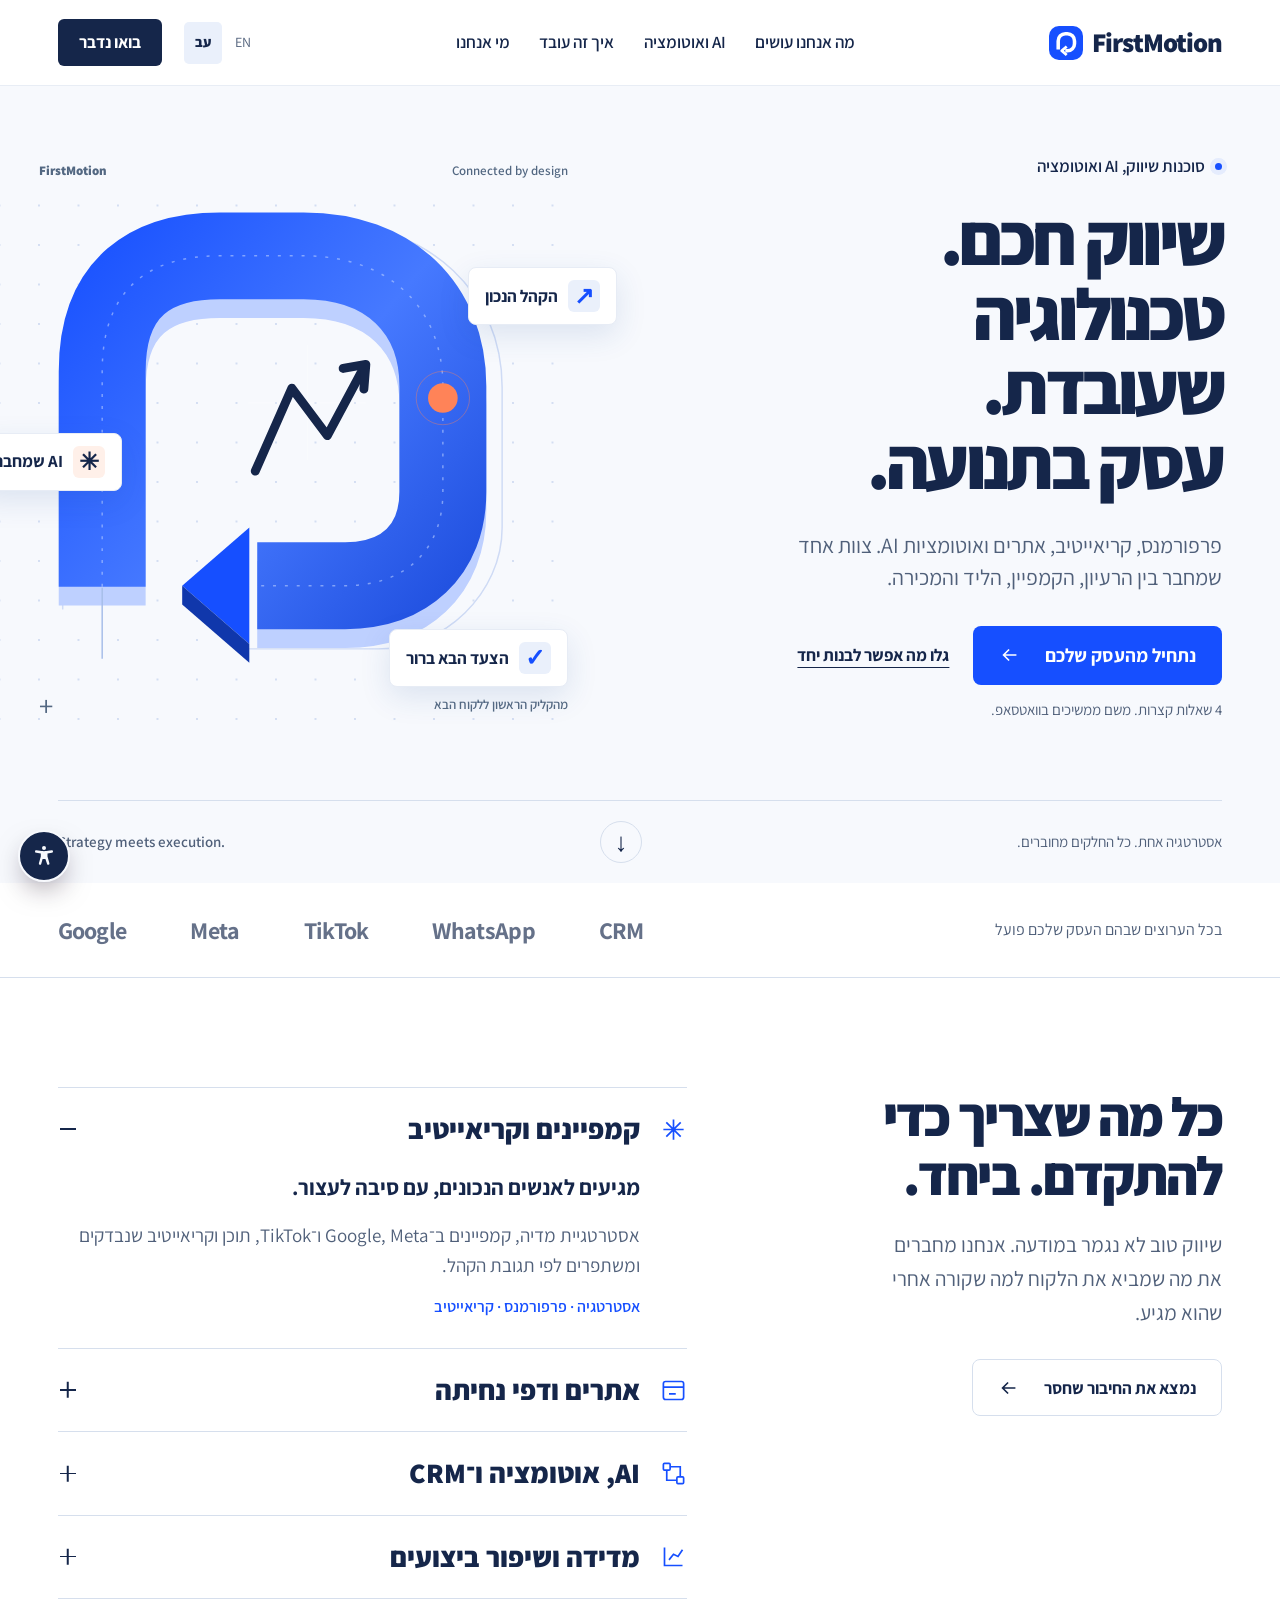
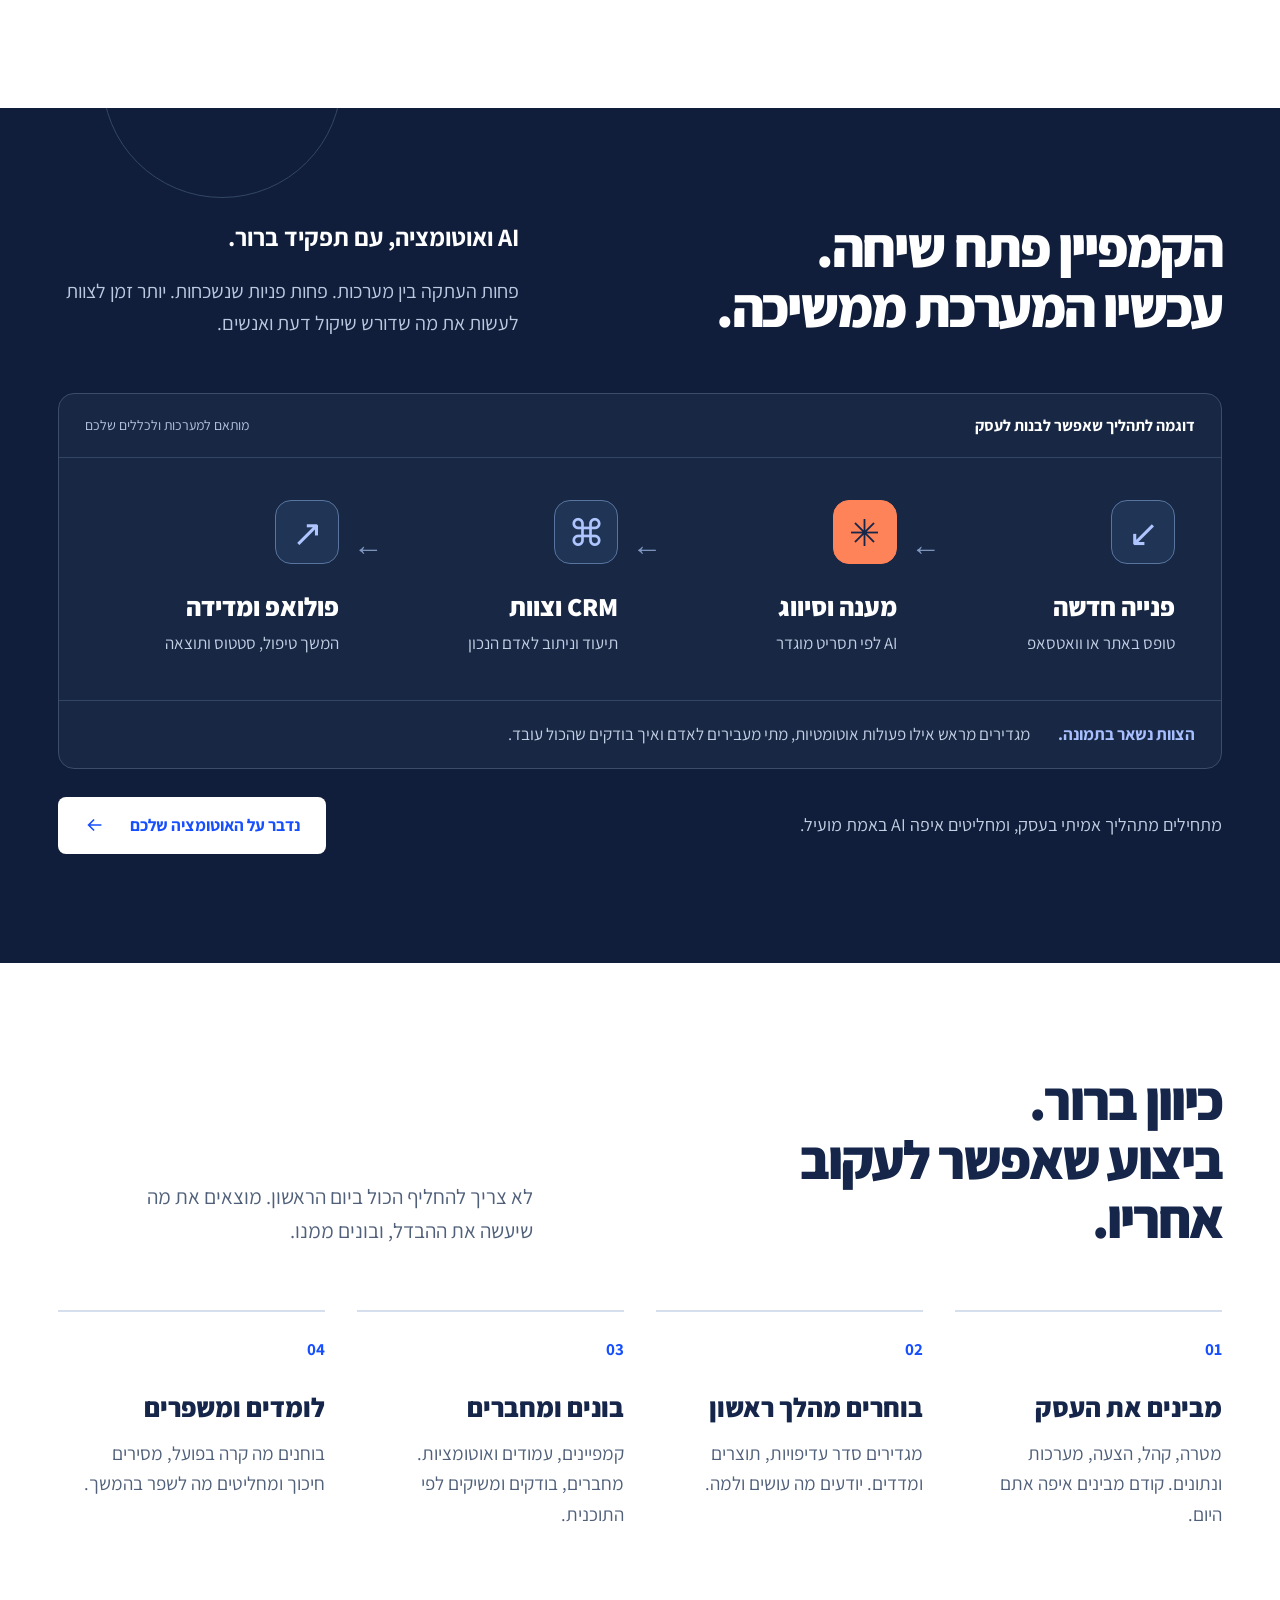
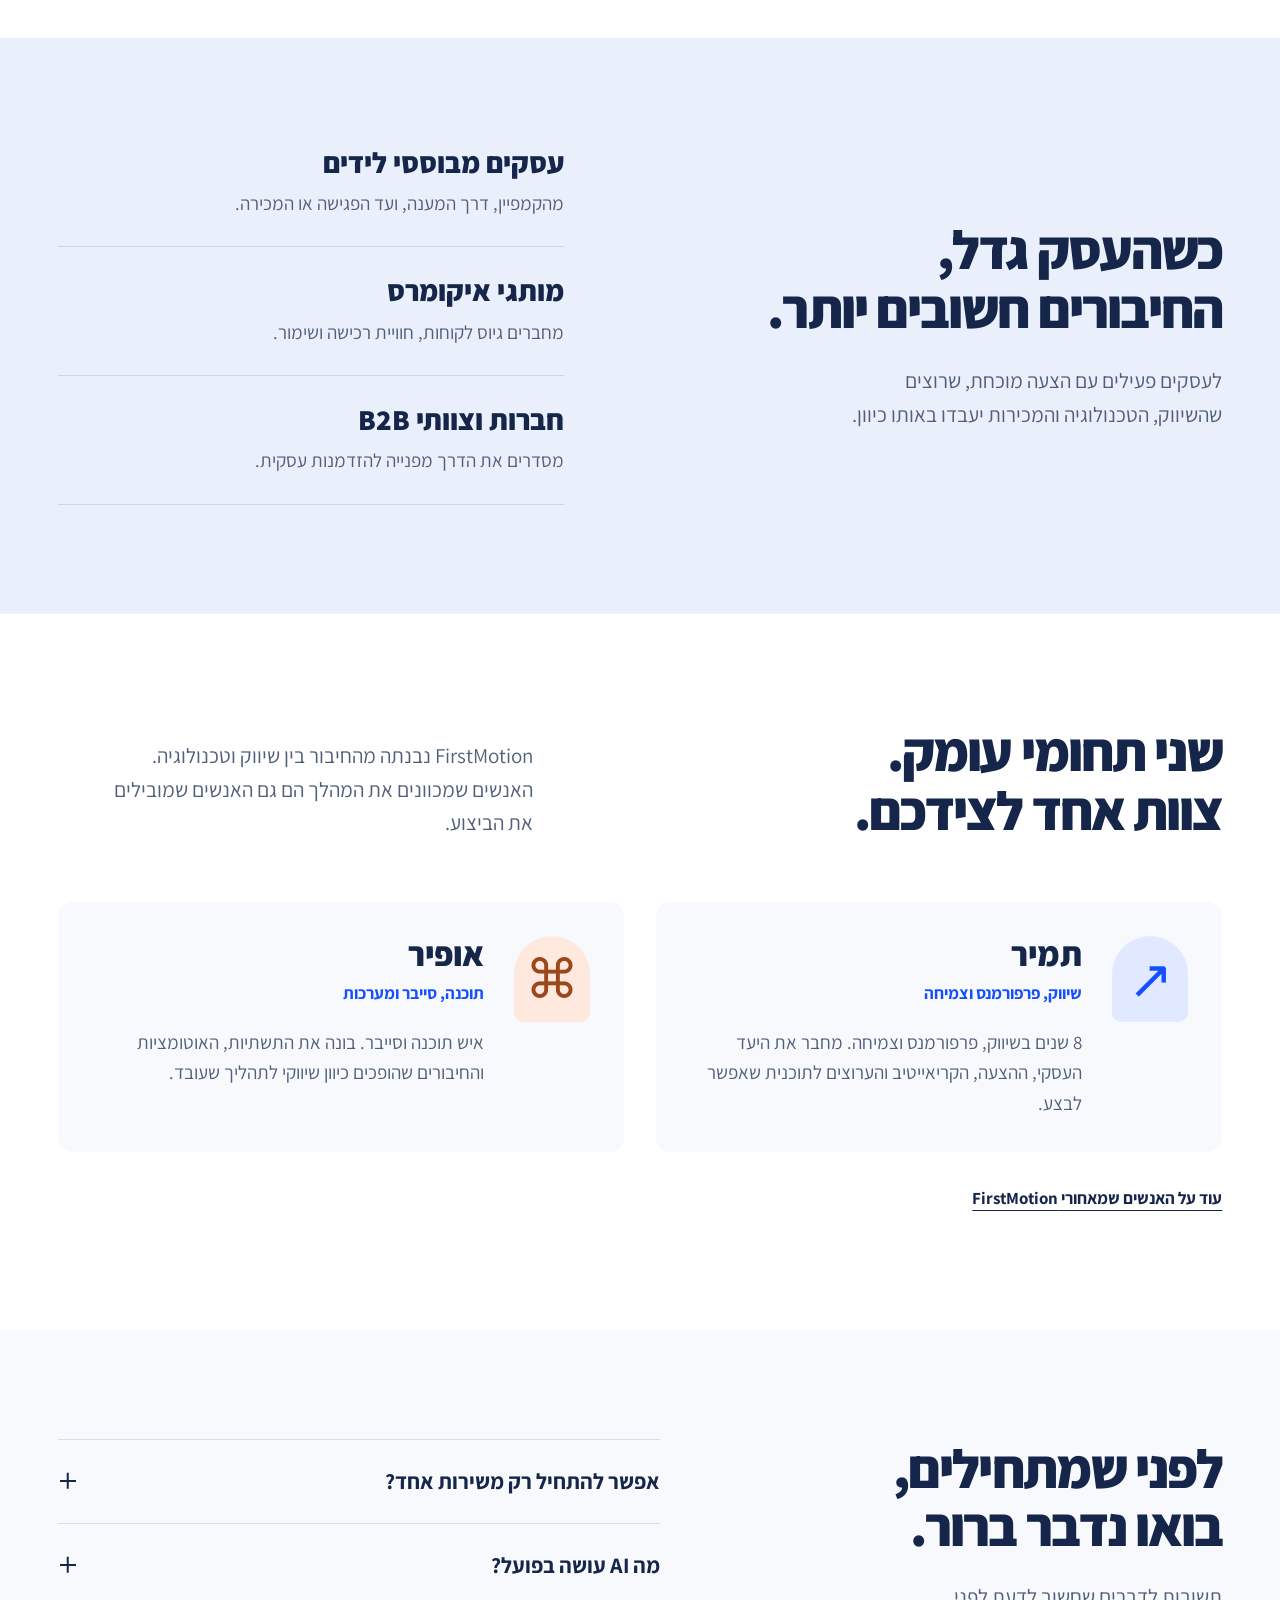
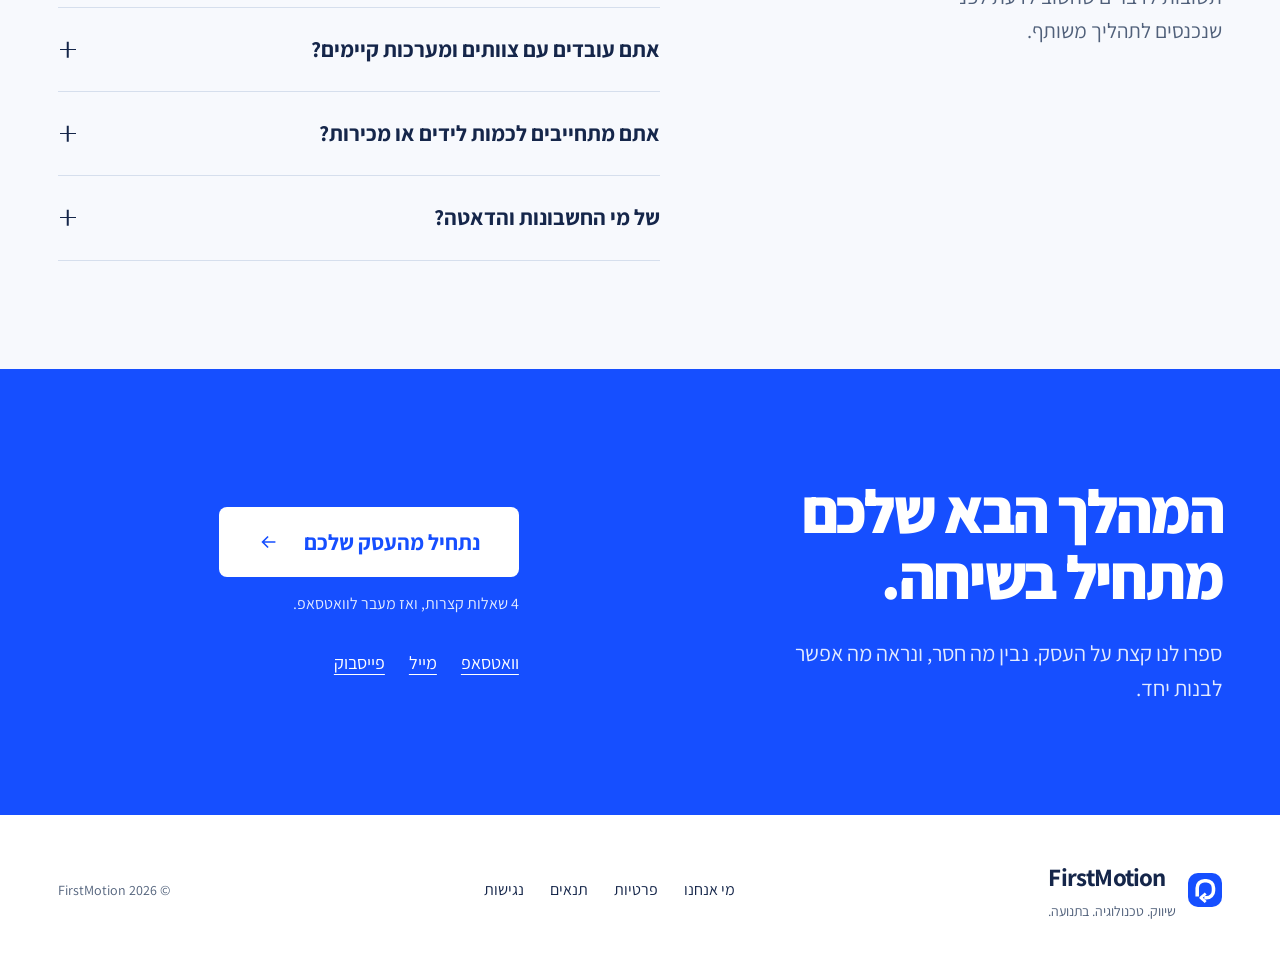
==== commit 16972f56: "Redesign FirstMotion with connected marketing and AI identity" ====
--- a/index.html
+++ b/index.html
@@ -1,298 +1,59 @@
 <!DOCTYPE html>
 <html lang="he" dir="rtl">
 <head>
-  <meta charset="UTF-8">
-  <meta name="viewport" content="width=device-width, initial-scale=1.0">
-  <title>First Motion | מהלך אחד נכון. הכול זז.</title>
-  <meta name="description" content="First Motion היא סוכנות פרפורמנס וצמיחה שמודדת הצלחה במחיר למכירה, לא במחיר לליד. פרסום, דפי נחיתה, אוטומציה, CRM ומדידה בשרשרת אחת.">
-  <meta name="theme-color" content="#1D0C22">
-  <link rel="canonical" href="https://firstmotion.co/">
-  <meta property="og:type" content="website">
-  <meta property="og:locale" content="he_IL">
-  <meta property="og:site_name" content="First Motion">
-  <meta property="og:url" content="https://firstmotion.co/">
-  <meta property="og:title" content="First Motion | מהלך אחד נכון. הכול זז.">
-  <meta property="og:description" content="פרסום, דפים, מענה, CRM ומדידה בשרשרת אחת שנמדדת עד המכירה.">
-  <meta property="og:image" content="https://firstmotion.co/assets/og-card.png">
-  <meta property="og:image:width" content="1200">
-  <meta property="og:image:height" content="630">
-  <meta property="og:image:alt" content="First Motion: מהלך אחד נכון. הכול זז.">
-  <meta name="twitter:card" content="summary_large_image">
-  <link rel="icon" href="assets/first-motion-mark.svg" type="image/svg+xml">
-  <link rel="preload" href="assets/fonts/suez-one-hebrew-400-normal.woff2" as="font" type="font/woff2" crossorigin>
-  <link rel="preload" href="assets/fonts/assistant-hebrew-400-normal.woff2" as="font" type="font/woff2" crossorigin>
-  <script>(function(d){var h=d.documentElement;h.classList.add('js');try{if(sessionStorage.getItem('fm-intro'))h.classList.add('intro-seen');}catch(e){}if(window.matchMedia&&matchMedia('(prefers-reduced-motion: reduce)').matches)h.classList.add('no-motion');setTimeout(function(){if(!window.__fmReady)h.classList.add('no-motion');},3000);})(document);</script>
-  <link rel="stylesheet" href="styles.css">
-  <script async src="https://vortex-prd.vercel.app/t.js?k=wk_h3h2Pd0D1dhSOxzuHJ8gNUEgU5rAaEdU0L9AQxFx"></script>
-</head>
-<body>
-  <a class="skip-link" href="#main" data-en="Skip to main content">דילוג לתוכן הראשי</a>
-
-  <div class="intro" id="intro" aria-hidden="true">
-    <span class="intro-tile"></span>
-    <span class="intro-word">First Motion</span>
-  </div>
-
-  <header class="site-header" id="site-header">
-    <a class="logo" href="#main" aria-label="First Motion, ראש העמוד" data-en-label="First Motion, top of page">
-      <img class="brand-symbol" src="assets/first-motion-mark.svg" alt="" width="36" height="36">
-      <span class="logo-copy"><strong>First Motion</strong></span>
-    </a>
-    <nav class="main-nav" aria-label="ניווט ראשי" data-en-label="Main navigation">
-      <a href="#chain" data-en="The method">השיטה</a>
-      <a href="#gap" data-en="Where it breaks">איפה זה נשבר</a>
-      <a href="#founders" data-en="Who we are">מי אנחנו</a>
-      <a href="#faq" data-en="Questions">שאלות</a>
-    </nav>
-    <div class="header-actions">
-      <div class="lang-toggle" role="group" aria-label="Language">
-        <button class="lang-opt" type="button" data-lang="he" aria-pressed="true">עב</button>
-        <button class="lang-opt" type="button" data-lang="en" aria-pressed="false">EN</button>
-      </div>
-      <a class="header-cta magnetic" href="#fit-check" data-en="Find your first move">מצאו את המהלך הראשון</a>
-      <button class="menu-toggle" type="button" aria-label="תפריט" data-en-label="Menu" aria-expanded="false"><span></span><span></span></button>
-    </div>
-  </header>
-
-  <main id="main">
-    <!-- ── Hero: cinematic, dark ── -->
-    <section class="hero" aria-labelledby="hero-title">
-      <div class="hero-media" aria-hidden="true">
-        <img class="hero-poster" src="https://d8j0ntlcm91z4.cloudfront.net/user_3JJYQNJGGyTNO977GOpfU1mt7MM/hf_20261009_130341_d610dc80-ce16-4bd4-9bf7-d86d70b285e3.png" alt="" width="1344" height="752" fetchpriority="high">
-        <video class="hero-video" muted loop playsinline preload="none" data-src="https://d8j0ntlcm91z4.cloudfront.net/user_3JJYQNJGGyTNO977GOpfU1mt7MM/hf_20261009_130541_902f4f48-822b-4bfd-8721-a10de06f9cf8.mp4"></video>
-        <span class="hero-shade"></span>
-      </div>
-      <div class="hero-inner">
-        <h1 id="hero-title" class="hero-title">
-          <span class="line"><span class="line-in" data-en="One right move.">מהלך אחד נכון.</span></span>
-          <span class="line"><span class="line-in accent" data-en="Everything moves.">הכול זז.</span></span>
-        </h1>
-        <div class="hero-foot">
-          <p class="hero-lead" data-en="We measure success by cost per sale, not cost per lead. So we build the whole chain that leads to it: ads, pages, response, CRM and measurement, owned by one team.">אנחנו מודדים הצלחה במחיר למכירה, לא במחיר לליד. לכן אנחנו בונים את כל השרשרת שמובילה אליה: פרסום, דפים, מענה, CRM ומדידה, תחת אחריות של צוות אחד.</p>
-          <div class="hero-actions">
-            <a class="button button-primary magnetic" href="#fit-check"><span data-en="Find your first move">מצאו את המהלך הראשון</span></a>
-            <a class="button button-ghost" href="#chain"><span data-en="See the method">ראו את השיטה</span></a>
-          </div>
-        </div>
-      </div>
-      <a class="scroll-cue" href="#chain" aria-label="גללו לשיטה" data-en-label="Scroll to the method"><span></span></a>
-    </section>
-
-    <!-- ── Marquee ── -->
-    <div class="marquee" aria-hidden="true">
-      <div class="marquee-track">
-        <span data-en="Cost per sale, not cost per lead">מחיר למכירה, לא מחיר לליד</span><i></i>
-        <span data-en="One team, the whole chain">צוות אחד, כל השרשרת</span><i></i>
-        <span data-en="Measured to the sale">נמדד עד המכירה</span><i></i>
-        <span data-en="Yours, not ours">שלכם, לא שלנו</span><i></i>
-        <span data-en="Cost per sale, not cost per lead">מחיר למכירה, לא מחיר לליד</span><i></i>
-        <span data-en="One team, the whole chain">צוות אחד, כל השרשרת</span><i></i>
-        <span data-en="Measured to the sale">נמדד עד המכירה</span><i></i>
-        <span data-en="Yours, not ours">שלכם, לא שלנו</span><i></i>
-      </div>
-    </div>
-
-    <!-- ── The domino chain (pinned, scroll-driven on desktop) ── -->
-    <section class="chain" id="chain" aria-labelledby="chain-title">
-      <div class="chain-pin">
-        <div class="chain-head">
-          <h2 id="chain-title" class="reveal-lines" data-en="The domino chain">שרשרת הדומינו</h2>
-          <p data-en="Five pieces, one owner. We find the piece that is holding everything back, push it first, and connect the rest so the motion carries through to revenue.">חמש אבנים, בעלות אחת. אנחנו מאתרים את האבן שתוקעת את הכול, מפילים אותה ראשונה, ומחברים את השאר כך שהתנועה תגיע עד ההכנסה.</p>
-          <ol class="chain-dots" aria-hidden="true"><li></li><li></li><li></li><li></li><li></li></ol>
-        </div>
-
-        <div class="chain-stage">
-          <div class="chain-row" aria-hidden="true">
-            <span class="cd" style="--i:0"><b data-en="Attention">קשב</b></span>
-            <span class="cd" style="--i:1"><b data-en="Action">פעולה</b></span>
-            <span class="cd" style="--i:2"><b data-en="Lead">ליד</b></span>
-            <span class="cd" style="--i:3"><b data-en="Response">מענה</b></span>
-            <span class="cd cd-last" style="--i:4"><b data-en="Revenue">הכנסה</b></span>
-          </div>
-
-          <ol class="chain-panels">
-            <li class="cpanel">
-              <figure class="cpanel-media"><img src="https://d8j0ntlcm91z4.cloudfront.net/user_3JJYQNJGGyTNO977GOpfU1mt7MM/hf_20261009_130342_8bd3ef61-7fd9-4027-92ce-e6f6262b652f.png" alt="" width="1168" height="880" loading="lazy"></figure>
-              <div class="cpanel-copy">
-                <p class="cpanel-step"><span data-en="Attention">קשב</span></p>
-                <h3 data-en="Demand from the right people">ביקוש מהאנשים הנכונים</h3>
-                <p data-en="Paid media, organic content and creative built around a business goal, with creative tested in rounds rather than guessed.">מדיה ממומנת, תוכן אורגני וקריאייטיב שנבנים סביב יעד עסקי, עם קריאייטיב שנבדק בסבבים ולא מנוחש.</p>
-                <ul class="chips"><li>Meta</li><li>Google</li><li>TikTok</li><li data-en="Creative testing">בדיקות קריאייטיב</li></ul>
-              </div>
-            </li>
-            <li class="cpanel">
-              <figure class="cpanel-media"><img src="https://d8j0ntlcm91z4.cloudfront.net/user_3JJYQNJGGyTNO977GOpfU1mt7MM/hf_20261009_130521_4268702c-9819-4569-8314-b0268b6236ee.png" alt="" width="1168" height="880" loading="lazy"></figure>
-              <div class="cpanel-copy">
-                <p class="cpanel-step"><span data-en="Action">פעולה</span></p>
-                <h3 data-en="Pages that lead to one next step">דפים שמובילים לצעד אחד</h3>
-                <p data-en="Landing pages, sites and offers planned around a single clear action, and improved from real behavior.">דפי נחיתה, אתרים והצעות שמתוכננים סביב פעולה אחת ברורה, ומשתפרים לפי התנהגות אמיתית.</p>
-                <ul class="chips"><li data-en="Landing pages">דפי נחיתה</li><li>CRO</li><li data-en="Offer &amp; messaging">הצעה ומסר</li></ul>
-              </div>
-            </li>
-            <li class="cpanel">
-              <figure class="cpanel-media"><img src="https://d8j0ntlcm91z4.cloudfront.net/user_3JJYQNJGGyTNO977GOpfU1mt7MM/hf_20261009_130523_f1f5cc6a-8810-44a4-a172-2d48cd06cc46.png" alt="" width="1344" height="752" loading="lazy"></figure>
-              <div class="cpanel-copy">
-                <p class="cpanel-step"><span data-en="Lead">ליד</span></p>
-                <h3 data-en="Every lead counted, once and correctly">כל ליד נספר, פעם אחת ונכון</h3>
-                <p data-en="Forms, server-side tracking and conversion APIs, so the platforms learn from real leads and you see where each one came from.">טפסים, טראקינג צד-שרת ו-Conversions API, כדי שהפלטפורמות ילמדו מלידים אמיתיים ואתם תראו מאיפה הגיע כל אחד.</p>
-                <ul class="chips"><li data-en="Server-side tracking">טראקינג צד-שרת</li><li>Conversions API</li><li data-en="Attribution">ייחוס</li></ul>
-              </div>
-            </li>
-            <li class="cpanel">
-              <figure class="cpanel-media"><img src="https://d8j0ntlcm91z4.cloudfront.net/user_3JJYQNJGGyTNO977GOpfU1mt7MM/hf_20261009_130342_144d985e-a6b2-486f-95c5-bf532fbe8a4b.png" alt="" width="1168" height="880" loading="lazy"></figure>
-              <div class="cpanel-copy">
-                <p class="cpanel-step"><span data-en="Response">מענה</span></p>
-                <h3 data-en="An answer while the lead is still warm">מענה כשהליד עוד חם</h3>
-                <p data-en="WhatsApp, CRM and AI flows that reply, qualify and route each inquiry to the right person, with follow-ups that don't depend on memory.">וואטסאפ, CRM ותהליכי AI שעונים, מסננים ומנתבים כל פנייה לאדם הנכון, עם פולואפ שלא תלוי בזיכרון של אף אחד.</p>
-                <ul class="chips"><li>WhatsApp API</li><li>CRM</li><li data-en="Lead routing">ניתוב לידים</li><li data-en="Follow-up">פולואפ</li></ul>
-              </div>
-            </li>
-            <li class="cpanel">
-              <figure class="cpanel-media"><img src="https://d8j0ntlcm91z4.cloudfront.net/user_3JJYQNJGGyTNO977GOpfU1mt7MM/hf_20261009_130341_eeab15fe-c7ea-49e8-b720-b5aca4157c93.png" alt="" width="1168" height="880" loading="lazy"></figure>
-              <div class="cpanel-copy">
-                <p class="cpanel-step"><span data-en="Revenue">הכנסה</span></p>
-                <h3 data-en="Sales sent back to the algorithm">מכירות שחוזרות לאלגוריתם</h3>
-                <p data-en="We connect spend, leads and closed deals in one view, and send sale outcomes back to Meta and Google so they optimize for buyers, not form-fillers.">מחברים הוצאה, לידים ועסקאות סגורות לתמונה אחת, ומחזירים את תוצאות המכירה ל-Meta ול-Google כדי שהן יחפשו קונים, לא ממלאי טפסים.</p>
-                <ul class="chips"><li data-en="Dashboards">דשבורדים</li><li data-en="Offline conversions">המרות אופליין</li><li data-en="Cost per sale">עלות למכירה</li></ul>
-              </div>
-            </li>
-          </ol>
-        </div>
-      </div>
-    </section>
-
-    <!-- ── Where it breaks ── -->
-    <section class="gap" id="gap" aria-labelledby="gap-title">
-      <div class="wrap">
-        <div class="section-head">
-          <h2 id="gap-title" class="reveal-lines" data-en="Most money isn't lost on the click. It's lost between the lead and the sale.">רוב הכסף לא הולך לאיבוד בקליק. הוא הולך לאיבוד בין הליד למכירה.</h2>
-          <p class="reveal-up" data-en="Ad agencies stop at the lead. Automation shops start after it. The gap in the middle, the first minutes after someone raises a hand, is where nobody is accountable.">סוכנויות פרסום עוצרות בליד. בתי אוטומציה מתחילים אחריו. הפער באמצע, הדקות הראשונות אחרי שמישהו השאיר פרטים, הוא המקום שבו אף אחד לא אחראי.</p>
-        </div>
-        <div class="gap-map" role="img" aria-label="סוכנות פרסום אחראית על קשב, פעולה וליד. בית אוטומציה אחראי על מענה והכנסה. הפער ביניהם לא שייך לאף אחד. First Motion אחראית על כל השרשרת." data-en-label="An ad agency owns attention, action and lead. An automation shop owns response and revenue. The gap between them belongs to nobody. First Motion owns the whole chain.">
-          <div class="gap-group gap-ads">
-            <div class="gap-tiles"><span data-en="Attention">קשב</span><span data-en="Action">פעולה</span><span data-en="Lead">ליד</span></div>
-            <p class="owner" data-en="Ad agency">סוכנות פרסום</p>
-          </div>
-          <div class="gap-break"><span class="gap-crack"></span><p class="owner owner-none" data-en="Nobody">אף אחד</p></div>
-          <div class="gap-group gap-auto">
-            <div class="gap-tiles"><span data-en="Response">מענה</span><span data-en="Revenue">הכנסה</span></div>
-            <p class="owner" data-en="Automation shop">בית אוטומציה</p>
-          </div>
-          <div class="gap-us"><span class="gap-us-bar"></span><p data-en="First Motion: the whole chain">First Motion: כל השרשרת</p></div>
-        </div>
-      </div>
-    </section>
-
-    <!-- ── First move ── -->
-    <section class="first-move" id="method" aria-labelledby="method-title">
-      <div class="wrap">
-        <div class="first-move-intro">
-          <h2 id="method-title" class="reveal-lines" data-en="It starts with the first move">הכול מתחיל במהלך הראשון</h2>
-          <p class="reveal-up" data-en="Before any campaign, we map the whole chain and end with a written plan: which domino to push first, why, and how we will measure it.">לפני כל קמפיין, אנחנו ממפים את כל השרשרת ומסיימים בתוכנית כתובה: איזו אבן להפיל ראשונה, למה, ואיך נמדוד אותה.</p>
-        </div>
-        <ol class="steps">
-          <li class="step"><span class="step-num">1</span><h3 data-en="Map">ממפים</h3><p data-en="Goals, offer, channels, tracking, response time and sales process.">יעדים, הצעה, ערוצים, מדידה, זמן מענה ותהליך מכירה.</p></li>
-          <li class="step"><span class="step-num">2</span><h3 data-en="Find the first domino">מאתרים את האבן הראשונה</h3><p data-en="The one constraint that, once fixed, moves the rest.">החסם האחד שכשמתקנים אותו, השאר זז איתו.</p></li>
-          <li class="step"><span class="step-num">3</span><h3 data-en="Build and connect">בונים ומחברים</h3><p data-en="Campaigns, pages, automation and measurement, connected end to end.">קמפיינים, דפים, אוטומציה ומדידה, מחוברים מקצה לקצה.</p></li>
-          <li class="step"><span class="step-num">4</span><h3 data-en="Scale what works">מגדילים את מה שעובד</h3><p data-en="We learn from real sales, fix friction and add budget where it pays back.">לומדים ממכירות אמיתיות, מתקנים חיכוך ומוסיפים תקציב איפה שהוא מחזיר.</p></li>
-        </ol>
-      </div>
-    </section>
-
-    <!-- ── Fit ── -->
-    <section class="fit" id="fit" aria-labelledby="fit-title">
-      <div class="wrap">
-        <div class="section-head">
-          <h2 id="fit-title" class="reveal-lines" data-en="Built for businesses that already move">בנוי לעסקים שכבר זזים</h2>
-          <p class="reveal-up" data-en="The strongest fit is an active business with a proven offer and marketing that is already running, but not yet working as one system.">ההתאמה החזקה ביותר היא לעסק פעיל, עם הצעה מוכחת ושיווק שכבר רץ, אבל עוד לא עובד כמערכת אחת.</p>
-        </div>
-        <div class="fit-grid">
-          <article class="tilt"><h3 data-en="Lead-based businesses">עסקים מבוססי לידים</h3><p data-en="Leads come in, but response speed, quality and source aren't managed in one place.">לידים נכנסים, אבל מהירות המענה, האיכות והמקור לא מנוהלים במקום אחד.</p></article>
-          <article class="tilt"><h3 data-en="Ecommerce brands">מותגי איקומרס</h3><p data-en="There is traffic and there are sales, but acquisition, conversion and retention improve separately.">יש תנועה ויש מכירות, אבל הגיוס, ההמרה והשימור משתפרים כל אחד לבד.</p></article>
-          <article class="tilt"><h3 data-en="B2B teams">צוותי B2B</h3><p data-en="Marketing creates interest, but the path from inquiry to a real opportunity isn't clear.">השיווק מייצר עניין, אבל הדרך מפנייה להזדמנות אמיתית לא ברורה.</p></article>
-          <article class="tilt fit-condition"><h3 data-en="The one condition">התנאי היחיד</h3><p data-en="You're willing to measure honestly and fix the whole journey, not only the ad account.">אתם מוכנים למדוד בכנות ולתקן את כל המסע, לא רק את חשבון הפרסום.</p></article>
-        </div>
-      </div>
-    </section>
-
-    <!-- ── Founders ── -->
-    <section class="founders" id="founders" aria-labelledby="founders-title">
-      <div class="wrap">
-        <div class="section-head">
-          <h2 id="founders-title" class="reveal-lines" data-en="Tamir sets the direction. Ofir builds the engine.">תמיר מכוון. אופיר בונה.</h2>
-          <p class="reveal-up" data-en="Marketing without an engine stalls. An engine without direction doesn't grow. One partnership holds both sides.">שיווק בלי מנוע נתקע. מנוע בלי כיוון לא צומח. שותפות אחת שמחזיקה את שני הצדדים.</p>
-        </div>
-        <div class="founder-pair">
-          <article class="founder-card founder-tamir">
-            <div class="founder-initial" aria-hidden="true"><span>ת</span></div>
-            <div class="founder-copy">
-              <h3 data-en="Tamir">תמיר</h3>
-              <p class="founder-role" data-en="Marketing, performance and growth">שיווק, פרפורמנס וצמיחה</p>
-              <p data-en="Eight years in marketing, performance and growth. Tamir connects the business goal, the offer, the message and the channels into one clear direction.">8 שנים בשיווק, פרפורמנס וצמיחה. תמיר מחבר בין היעד העסקי, ההצעה, המסר והערוצים לכיוון אחד ברור.</p>
-            </div>
-          </article>
-          <article class="founder-card founder-ofir">
-            <div class="founder-initial" aria-hidden="true"><span>א</span></div>
-            <div class="founder-copy">
-              <h3 data-en="Ofir">אופיר</h3>
-              <p class="founder-role" data-en="Software, cyber and systems">תוכנה, סייבר ומערכות</p>
-              <p data-en="A software and cyber professional. Ofir turns the strategy into infrastructure, automation and data that grow with the business, and keeps it secure.">איש תוכנה וסייבר. אופיר הופך את האסטרטגיה לתשתיות, אוטומציות ודאטה שגדלים יחד עם העסק, ושומר שהכול יהיה מאובטח.</p>
-            </div>
-          </article>
-        </div>
-      </div>
-    </section>
-
-    <!-- ── FAQ ── -->
-    <section class="faq" id="faq" aria-labelledby="faq-title">
-      <div class="wrap faq-wrap">
-        <div class="section-head">
-          <h2 id="faq-title" class="reveal-lines" data-en="What we will and won't promise">מה נבטיח, ומה לא</h2>
-          <p class="reveal-up" data-en="We won't put a number on your results before we've seen the offer, the market and the data. Here is what we can say up front.">לא נשים מספר על התוצאות לפני שראינו את ההצעה, השוק והדאטה. הנה מה שאפשר להגיד כבר עכשיו.</p>
-        </div>
-        <div class="faq-list">
-          <details><summary><span data-en="Do you promise a specific cost per lead?">אתם מתחייבים למחיר לליד?</span><i aria-hidden="true"></i></summary><div class="faq-a"><p data-en="No. A cheap lead isn't a win if it doesn't become a customer. We commit to thorough work, transparent measurement and clear priorities, and we report cost per sale alongside cost per lead.">לא. ליד זול הוא לא ניצחון אם הוא לא הופך ללקוח. אנחנו מתחייבים לעבודה יסודית, מדידה שקופה ותיעדוף ברור, ומדווחים על עלות למכירה לצד עלות לליד.</p></div></details>
-          <details><summary><span data-en="Do you replace our marketing team?">אתם מחליפים את צוות השיווק שלנו?</span><i aria-hidden="true"></i></summary><div class="faq-a"><p data-en="Not necessarily. We can run the full system or work alongside an internal team and existing suppliers. What matters is clear ownership and shared measurement.">לא בהכרח. אפשר להוביל את כל המערכת או לעבוד לצד צוות פנימי וספקים קיימים. מה שחשוב הוא אחריות ברורה ומדידה משותפת.</p></div></details>
-          <details><summary><span data-en="How quickly can things go live?">תוך כמה זמן עולים לאוויר?</span><i aria-hidden="true"></i></summary><div class="faq-a"><p data-en="It depends on the current setup. We prefer a fast, measured launch, but we won't send traffic into a broken journey just to say we launched.">זה תלוי בתשתית הקיימת. אנחנו מעדיפים השקה מהירה ומדודה, אבל לא נשלח תנועה למסע שבור רק כדי לומר שעלינו.</p></div></details>
-          <details><summary><span data-en="Can you work with the systems we already have?">אפשר לעבוד עם המערכות שכבר יש לנו?</span><i aria-hidden="true"></i></summary><div class="faq-a"><p data-en="Yes. First we check what should stay, what needs fixing and what really needs replacing. New software isn't the goal; a working process is.">כן. קודם בודקים מה כדאי להשאיר, מה צריך תיקון ומה באמת דורש החלפה. תוכנה חדשה היא לא המטרה, תהליך שעובד כן.</p></div></details>
-          <details><summary><span data-en="Who owns the accounts and the data?">של מי החשבונות והדאטה?</span><i aria-hidden="true"></i></summary><div class="faq-a"><p data-en="You do. Ad accounts, CRM data and the automations we build stay in your name, documented, so you are never locked in.">שלכם. חשבונות הפרסום, הדאטה ב-CRM והאוטומציות שאנחנו בונים נשארים על שמכם ומתועדים, כך שאתם אף פעם לא תלויים בנו.</p></div></details>
-        </div>
-      </div>
-    </section>
-
-    <!-- ── Contact ── -->
-    <section class="contact" id="contact" aria-labelledby="contact-title">
-      <div class="contact-glow" aria-hidden="true"></div>
-      <div class="contact-inner">
-        <div class="contact-dominos" aria-hidden="true"><span></span><span></span><span></span></div>
-        <h2 id="contact-title" class="reveal-lines" data-en="Ready for the first move?">מוכנים למהלך הראשון?</h2>
-        <p class="reveal-up" data-en="Answer four short questions. If there's a fit, we'll continue on WhatsApp with where we would start.">ענו על ארבע שאלות קצרות. אם יש התאמה, נמשיך בוואטסאפ עם המקום שממנו היינו מתחילים.</p>
-        <a class="button button-primary button-large magnetic" href="#fit-check"><span data-en="Find your first move">מצאו את המהלך הראשון</span></a>
-        <div class="contact-methods" aria-label="דרכי יצירת קשר" data-en-label="Contact options">
-          <span class="contact-label" data-en="Or reach us directly:">או ישירות:</span>
-          <a class="contact-method contact-whatsapp" aria-disabled="true" target="_blank" rel="noopener" data-en="WhatsApp">וואטסאפ</a>
-          <a class="contact-method contact-email" aria-disabled="true" data-en="Email">מייל</a>
-          <a class="contact-method contact-facebook" aria-disabled="true" target="_blank" rel="noopener" data-en="Facebook">פייסבוק</a>
-        </div>
-      </div>
-    </section>
-  </main>
-
-  <footer class="site-footer">
-    <div class="footer-brand"><img class="brand-symbol" src="assets/first-motion-mark.svg" alt="" width="36" height="36"><p><strong>First Motion</strong><small data-en="One right move. Everything moves.">מהלך אחד נכון. הכול זז.</small></p></div>
-    <nav aria-label="קישורים משפטיים" data-en-label="Legal links"><a href="pages/about.html" data-en="About">מי אנחנו</a><a href="pages/privacy.html" data-en="Privacy">פרטיות</a><a href="pages/terms.html" data-en="Terms">תנאים</a><a href="pages/accessibility.html" data-en="Accessibility">נגישות</a></nav>
-    <p class="copyright">© <span class="yr">2026</span> First Motion</p>
-  </footer>
-
-  <script src="assets/vendor/gsap.min.js" defer></script>
-  <script src="assets/vendor/ScrollTrigger.min.js" defer></script>
-  <script src="assets/vendor/lenis.min.js" defer></script>
-  <script src="lang.js" defer></script>
-  <script src="script.js" defer></script>
-  <script src="accessibility.js" defer></script>
-  <script src="fit-check.js" defer></script>
-  <script type="application/ld+json">
-  {"@context":"https://schema.org","@type":"ProfessionalService","name":"First Motion","url":"https://firstmotion.co/","logo":"https://firstmotion.co/assets/first-motion-mark.svg","image":"https://firstmotion.co/assets/og-card.png","description":"סוכנות פרפורמנס וצמיחה שמחברת פרסום, דפי נחיתה, אוטומציה, CRM ומדידה בשרשרת אחת שנמדדת עד המכירה.","areaServed":"IL","email":"Marketing@firstmotion.co","sameAs":["https://www.facebook.com/profile.php?id=61592606906080"],"founder":[{"@type":"Person","name":"Tamir","jobTitle":"Marketing, performance and growth"},{"@type":"Person","name":"Ofir","jobTitle":"Software, cyber and systems"}],"knowsAbout":["Performance marketing","Meta Ads","Google Ads","Conversion rate optimization","Marketing automation","CRM","WhatsApp API","Server-side tracking","Attribution"]}
+<meta charset="UTF-8"><meta name="viewport" content="width=device-width, initial-scale=1.0">
+<title>FirstMotion | שיווק דיגיטלי, AI ואוטומציה לעסקים</title>
+<meta name="description" content="FirstMotion מחברת פרסום ממומן, קריאייטיב, אתרים ואוטומציות AI לתהליך עסקי אחד. מקמפיין וליד, דרך CRM ופולואפ, ועד מדידה של מה שהופך למכירה.">
+<meta name="theme-color" content="#f7f9fd"><link rel="canonical" href="https://firstmotion.co/">
+<meta property="og:type" content="website"><meta property="og:locale" content="he_IL"><meta property="og:site_name" content="FirstMotion"><meta property="og:url" content="https://firstmotion.co/">
+<meta property="og:title" content="FirstMotion | שיווק חכם. טכנולוגיה שעובדת."><meta property="og:description" content="פרפורמנס, קריאייטיב, אתרים ואוטומציות AI. מהרעיון ועד המכירה, בתהליך אחד מחובר.">
+<meta property="og:image" content="https://firstmotion.co/assets/og-card.png"><meta property="og:image:width" content="1200"><meta property="og:image:height" content="630"><meta property="og:image:alt" content="FirstMotion — שיווק חכם. טכנולוגיה שעובדת."><meta name="twitter:card" content="summary_large_image">
+<link rel="icon" href="assets/first-motion-mark.svg" type="image/svg+xml">
+<link rel="preload" href="assets/fonts/assistant-hebrew-800-normal.woff2" as="font" type="font/woff2" crossorigin>
+<link rel="preload" href="assets/fonts/assistant-hebrew-400-normal.woff2" as="font" type="font/woff2" crossorigin>
+<link rel="stylesheet" href="styles.css">
+<script async src="https://vortex-prd.vercel.app/t.js?k=wk_h3h2Pd0D1dhSOxzuHJ8gNUEgU5rAaEdU0L9AQxFx"></script>
+</head><body>
+<a class="skip-link" href="#main" data-en="Skip to main content">דילוג לתוכן הראשי</a>
+<header class="site-header" id="site-header">
+<a class="logo" href="#main" aria-label="FirstMotion, ראש העמוד" data-en-label="FirstMotion, top of page"><img class="brand-symbol" src="assets/first-motion-mark.svg" alt="" width="34" height="34"><span class="logo-copy"><strong>FirstMotion</strong></span></a>
+<nav class="main-nav" id="main-nav" aria-label="ניווט ראשי" data-en-label="Main navigation">
+<a href="#services" data-en="Our expertise">מה אנחנו עושים</a><a href="#automation" data-en="AI &amp; automation">AI ואוטומציה</a><a href="#method" data-en="How we work">איך זה עובד</a><a href="#founders" data-en="Our team">מי אנחנו</a>
+</nav><div class="header-actions"><div class="lang-toggle" role="group" aria-label="Language"><button class="lang-opt" type="button" data-lang="he" aria-pressed="true">עב</button><button class="lang-opt" type="button" data-lang="en" aria-pressed="false">EN</button></div>
+<a class="header-cta" href="#fit-check" data-en="Let’s talk">בואו נדבר</a>
+<button class="menu-toggle" type="button" aria-label="פתיחת תפריט" data-en-label="Open menu" aria-expanded="false" aria-controls="main-nav"><span></span><span></span></button></div></header>
+<main id="main">
+<section class="hero" aria-labelledby="hero-title"><div class="hero-layout wrap">
+<div class="hero-copy"><p class="hero-descriptor"><span class="status-dot" aria-hidden="true"></span><span  data-en="Marketing, AI &amp; automation agency">סוכנות שיווק, AI ואוטומציה</span></p>
+<h1 id="hero-title" data-en="Smart marketing.<br>Technology that works.<br>Business in motion.">שיווק חכם.<br>טכנולוגיה שעובדת.<br>עסק בתנועה.</h1>
+<p class="hero-lead" data-en="Performance, creative, websites and AI automation. One team connecting the idea, the campaign, the lead and the sale.">פרפורמנס, קריאייטיב, אתרים ואוטומציות AI. צוות אחד שמחבר בין הרעיון, הקמפיין, הליד והמכירה.</p>
+<div class="hero-actions"><a class="button button-primary" href="#fit-check"><span  data-en="Start with your business">נתחיל מהעסק שלכם</span><svg viewBox="0 0 24 24" aria-hidden="true"><path d="M19 12H5m6-6-6 6 6 6"/></svg></a><a class="text-link" href="#services" data-en="Explore what we can build">גלו מה אפשר לבנות יחד</a></div>
+<p class="hero-note" data-en="Four short questions. Then we continue on WhatsApp.">4 שאלות קצרות. משם ממשיכים בוואטסאפ.</p>
+</div>
+<div class="hero-art" aria-hidden="true"><div class="art-caption"><span>FirstMotion</span><span>Connected by design</span></div>
+<svg class="motion-art" viewBox="0 0 660 590" fill="none"><defs><linearGradient id="ribbon" x1="95" y1="80" x2="555" y2="470" gradientUnits="userSpaceOnUse"><stop stop-color="#164fff"/><stop offset=".5" stop-color="#4679ff"/><stop offset="1" stop-color="#1746d8"/></linearGradient><linearGradient id="edge" x1="0" y1="0" x2="1" y2="1"><stop stop-color="#93afff"/><stop offset="1" stop-color="#164fff"/></linearGradient><pattern id="grid" width="40" height="40" patternUnits="userSpaceOnUse"><circle cx="1" cy="1" r="1" fill="#c8d6ef"/></pattern></defs>
+<rect x="20" y="15" width="620" height="560" fill="url(#grid)"/>
+<path d="M105 450V210C105 123 175 60 265 60H375C476 60 550 130 550 225V367C550 434 491 490 425 490H288" stroke="#cfdbf5" stroke-width="1.5"/>
+<path d="M145 446V228C145 141 196 111 264 111H349C437 111 490 165 490 243V350C490 410 451 445 391 445H302" stroke="#bed0ff" stroke-width="88"/>
+<path d="M145 427V209C145 122 196 92 264 92H349C437 92 490 146 490 224V331C490 391 451 426 391 426H302" stroke="url(#ribbon)" stroke-width="88"/>
+<path d="M145 427V209C145 122 196 92 264 92H349C437 92 490 146 490 224V331C490 391 451 426 391 426H302" stroke="#b7ceff" stroke-opacity=".6" stroke-width="1.5" stroke-dasharray="3 9"/>
+<path d="m294 367-68 59 68 59Z" fill="#164fff"/><path d="m294 485-68-59v19l68 59Z" fill="#1037ab"/>
+<path d="M145 428v72" stroke="#a7bee9" stroke-width="1.5"/>
+<circle cx="490" cy="236" r="15" fill="#ff8358"/><circle cx="490" cy="236" r="27" stroke="#ff8358" stroke-opacity=".4"/>
+<path d="M353 182v117m-60-58h119" stroke="#fff" stroke-width="1" opacity=".35"/>
+<path d="m300 310 37-84 36 48 37-69" stroke="#15264a" stroke-width="9" stroke-linecap="round" stroke-linejoin="round"/><path d="m389 206 23-4-2 25" stroke="#15264a" stroke-width="9" stroke-linecap="round" stroke-linejoin="round"/>
+</svg>
+<div class="art-label label-campaign"><span class="label-icon">↗</span><span data-en="The right audience">הקהל הנכון</span></div>
+<div class="art-label label-auto"><span class="label-icon">✳</span><span data-en="AI that connects">AI שמחבר</span></div>
+<div class="art-label label-sales"><span class="label-icon">✓</span><span data-en="A clear next step">הצעד הבא ברור</span></div>
+<div class="art-bottom"><span data-en="From first click to next customer">מהקליק הראשון ללקוח הבא</span><span class="art-cross">+</span></div></div>
+</div><div class="hero-bottom wrap"><p data-en="One strategy. Every part connected.">אסטרטגיה אחת. כל החלקים מחוברים.</p><a href="#services" class="down-link" aria-label="לשירותים שלנו" data-en-label="Explore our services">↓</a><p class="hero-bottom-english" lang="en" dir="ltr">Strategy meets execution.</p></div></section>
+<div class="platform-strip"><div class="wrap"><p data-en="Across the channels your business uses">בכל הערוצים שבהם העסק שלכם פועל</p><div class="platform-names" dir="ltr"><span>Google</span><span>Meta</span><span>TikTok</span><span>WhatsApp</span><span>CRM</span></div></div></div>
+<section class="services section" id="services" aria-labelledby="services-title"><span id="chain" class="anchor-alias"></span><div class="wrap services-layout"><div class="services-intro"><h2 id="services-title" data-en="Everything you need&lt;br&gt;to move forward.">כל מה שצריך כדי<br>להתקדם. ביחד.</h2><p  data-en="Good marketing goes beyond the ad. We connect what brings customers in with what happens after they arrive.">שיווק טוב לא נגמר במודעה. אנחנו מחברים את מה שמביא את הלקוח למה שקורה אחרי שהוא מגיע.</p><a class="button button-outline" href="#fit-check"><span  data-en="Find your missing connection">נמצא את החיבור שחסר</span><svg viewBox="0 0 24 24" aria-hidden="true"><path d="M19 12H5m6-6-6 6 6 6"/></svg></a></div><div class="service-list"><details class="service" open><summary><svg class="service-icon" viewBox="0 0 24 24" aria-hidden="true"><path d="M12 3v18M3 12h18M5.6 5.6l12.8 12.8M5.6 18.4 18.4 5.6"/></svg><h3  data-en="Campaigns &amp; creative">קמפיינים וקריאייטיב</h3><span class="expand-icon" aria-hidden="true"></span></summary><div class="service-body"><p class=service-lead data-en="Reach the right people. Give them a reason to stop.">מגיעים לאנשים הנכונים, עם סיבה לעצור.</p><p  data-en="Media strategy, campaigns on Google, Meta and TikTok, content and creative tested and improved through audience response.">אסטרטגיית מדיה, קמפיינים ב־Google, Meta ו־TikTok, תוכן וקריאייטיב שנבדקים ומשתפרים לפי תגובת הקהל.</p><p class=service-tags data-en="Strategy · Performance · Creative">אסטרטגיה · פרפורמנס · קריאייטיב</p></div></details><details class="service" ><summary><svg class="service-icon" viewBox="0 0 24 24" aria-hidden="true"><rect x="3" y="4" width="18" height="16" rx="2"/><path d="M3 9h18m-13 6h6"/></svg><h3  data-en="Websites &amp; landing pages">אתרים ודפי נחיתה</h3><span class="expand-icon" aria-hidden="true"></span></summary><div class="service-body"><p class=service-lead data-en="An experience that delivers on the campaign.">חוויה שממשיכה את ההבטחה של הקמפיין.</p><p  data-en="Clear messaging, considered design and a simple path to inquire or buy. We build sites and landing pages, then look for friction we can remove.">מסר חד, עיצוב ברור ודרך פשוטה לפנייה או רכישה. בונים אתרים ודפי נחיתה, ובוחנים איפה אפשר להסיר חיכוך ולשפר המרה.</p><p class=service-tags data-en="Websites · Landing pages · CRO">אתרים · דפי נחיתה · CRO</p></div></details><details class="service" ><summary><svg class="service-icon" viewBox="0 0 24 24" aria-hidden="true"><rect x="3" y="3" width="6" height="6" rx="1"/><rect x="15" y="15" width="6" height="6" rx="1"/><path d="M6 9v9h9M9 6h9v9"/></svg><h3  data-en="AI, automation &amp; CRM">AI, אוטומציה ו־CRM</h3><span class="expand-icon" aria-hidden="true"></span></summary><div class="service-body"><p class=service-lead data-en="Give every inquiry a next step.">כל פנייה מקבלת המשך.</p><p  data-en="Connect forms, WhatsApp and CRM systems. Design first responses, inquiry classification, team routing and follow-ups around your business rules.">מחברים טפסים, וואטסאפ ומערכות CRM. מתכננים מענה ראשוני, סיווג פניות, ניתוב לצוות ופולואפ בהתאם לתהליך ולכללי העסק.</p><p class=service-tags data-en="WhatsApp · AI · Sales workflows">WhatsApp · AI · תהליכי מכירה</p></div></details><details class="service" ><summary><svg class="service-icon" viewBox="0 0 24 24" aria-hidden="true"><path d="M4 4v16h16M8 15l4-5 4 2 4-6"/></svg><h3  data-en="Measurement &amp; optimization">מדידה ושיפור ביצועים</h3><span class="expand-icon" aria-hidden="true"></span></summary><div class="service-body"><p class=service-lead data-en="See what really moves toward a sale.">רואים מה באמת מתקדם למכירה.</p><p  data-en="Tracking, Conversions API, dashboards and sales-data connections. Build a shared view for marketing and sales to choose the next move with evidence.">טראקינג, Conversions API, דשבורדים וחיבור נתוני מכירות. בונים תמונה משותפת לשיווק ולמכירות, כדי לבחור את המהלך הבא מתוך דאטה.</p><p class=service-tags data-en="Data · Attribution · Optimization">דאטה · ייחוס · אופטימיזציה</p></div></details></div></div></section><section class="automation section" id="automation" aria-labelledby="automation-title"><span id="gap" class="anchor-alias"></span><div class="wrap"><div class="automation-heading"><div><h2 id="automation-title" data-en="The campaign started&lt;br&gt;the conversation.&lt;br&gt;The system takes it forward.">הקמפיין פתח שיחה.<br>עכשיו המערכת ממשיכה.</h2></div><div><p class="automation-lead" data-en="AI and automation. With a clear job to do.">AI ואוטומציה, עם תפקיד ברור.</p><p  data-en="Less copying between systems. Fewer forgotten inquiries. More time for the work that needs human judgment.">פחות העתקה בין מערכות. פחות פניות שנשכחות. יותר זמן לצוות לעשות את מה שדורש שיקול דעת ואנשים.</p></div></div>
+<div class="workflow"><div class="workflow-title"><p  data-en="An example of a workflow we can build">דוגמה לתהליך שאפשר לבנות לעסק</p><span  data-en="Adapted to your systems and rules">מותאם למערכות ולכללים שלכם</span></div><ol class="workflow-nodes"><li><span class="flow-icon" aria-hidden="true">↙</span><h3  data-en="New inquiry">פנייה חדשה</h3><p  data-en="Website form or WhatsApp">טופס באתר או וואטסאפ</p></li><li><span class="flow-icon" aria-hidden="true">✳</span><h3  data-en="Respond &amp; classify">מענה וסיווג</h3><p  data-en="AI within a defined script">AI לפי תסריט מוגדר</p></li><li><span class="flow-icon" aria-hidden="true">⌘</span><h3  data-en="CRM &amp; team">CRM וצוות</h3><p  data-en="Record and route to the right person">תיעוד וניתוב לאדם הנכון</p></li><li><span class="flow-icon" aria-hidden="true">↗</span><h3  data-en="Follow-up &amp; measure">פולואפ ומדידה</h3><p  data-en="Next action, status and outcome">המשך טיפול, סטטוס ותוצאה</p></li></ol><div class="workflow-foot"><strong  data-en="Your team stays in the loop.">הצוות נשאר בתמונה.</strong><p  data-en="We define which actions are automatic, when to involve a person and how to check that the process works.">מגדירים מראש אילו פעולות אוטומטיות, מתי מעבירים לאדם ואיך בודקים שהכול עובד.</p></div></div><div class="automation-bottom"><p  data-en="Start with a real business process. Decide where AI can actually help.">מתחילים מתהליך אמיתי בעסק, ומחליטים איפה AI באמת מועיל.</p><a class="button button-light" href="#fit-check"><span  data-en="Talk about your automation">נדבר על האוטומציה שלכם</span><svg viewBox="0 0 24 24" aria-hidden="true"><path d="M19 12H5m6-6-6 6 6 6"/></svg></a></div></div></section><section class="method section" id="method" aria-labelledby="method-title"><div class="wrap"><div class="section-top"><h2 id="method-title" data-en="Clear direction.&lt;br&gt;Execution you can follow.">כיוון ברור.<br>ביצוע שאפשר לעקוב אחריו.</h2><p  data-en="You do not need to replace everything on day one. Find what can make a difference, and build from there.">לא צריך להחליף הכול ביום הראשון. מוצאים את מה שיעשה את ההבדל, ובונים ממנו.</p></div><ol class="method-steps"><li><span class="step-number">01</span><h3  data-en="Understand the business">מבינים את העסק</h3><p  data-en="Goals, audience, offer, systems and data. First, understand where you are today.">מטרה, קהל, הצעה, מערכות ונתונים. קודם מבינים איפה אתם היום.</p></li><li><span class="step-number">02</span><h3  data-en="Choose the first move">בוחרים מהלך ראשון</h3><p  data-en="Set priorities, deliverables and measures. Know what is being done and why.">מגדירים סדר עדיפויות, תוצרים ומדדים. יודעים מה עושים ולמה.</p></li><li><span class="step-number">03</span><h3  data-en="Build and connect">בונים ומחברים</h3><p  data-en="Campaigns, pages and automations. Connect, test and launch against the plan.">קמפיינים, עמודים ואוטומציות. מחברים, בודקים ומשיקים לפי התוכנית.</p></li><li><span class="step-number">04</span><h3  data-en="Learn and improve">לומדים ומשפרים</h3><p  data-en="Review what happened, remove friction and decide what to improve next.">בוחנים מה קרה בפועל, מסירים חיכוך ומחליטים מה לשפר בהמשך.</p></li></ol></div></section><section class="business-fit section" id="fit" aria-labelledby="fit-title"><div class="wrap fit-layout"><div><h2 id="fit-title" data-en="As the business grows,&lt;br&gt;the connections matter more.">כשהעסק גדל,<br>החיבורים חשובים יותר.</h2><p  data-en="For active businesses with a proven offer, ready to bring marketing, technology and sales into alignment.">לעסקים פעילים עם הצעה מוכחת, שרוצים שהשיווק, הטכנולוגיה והמכירות יעבדו באותו כיוון.</p></div><div class="fit-audiences"><article><h3  data-en="Lead-based businesses">עסקים מבוססי לידים</h3><p  data-en="From campaign to response, appointment and sale.">מהקמפיין, דרך המענה, ועד הפגישה או המכירה.</p></article><article><h3  data-en="Ecommerce brands">מותגי איקומרס</h3><p  data-en="Connect acquisition, the shopping experience and retention.">מחברים גיוס לקוחות, חוויית רכישה ושימור.</p></article><article><h3  data-en="B2B companies &amp; teams">חברות וצוותי B2B</h3><p  data-en="Build a clearer path from inquiry to business opportunity.">מסדרים את הדרך מפנייה להזדמנות עסקית.</p></article></div></div></section><section class="founders section" id="founders" aria-labelledby="founders-title"><div class="wrap"><div class="section-top"><h2 id="founders-title" data-en="Two disciplines.&lt;br&gt;One team on your side.">שני תחומי עומק.<br>צוות אחד לצידכם.</h2><p  data-en="FirstMotion brings marketing and technology together. The people setting the direction also lead the execution.">FirstMotion נבנתה מהחיבור בין שיווק וטכנולוגיה. האנשים שמכוונים את המהלך הם גם האנשים שמובילים את הביצוע.</p></div><div class="founder-pair"><article class="founder-card founder-tamir"><div class="founder-symbol" aria-hidden="true">↗</div><div><h3  data-en="Tamir">תמיר</h3><p class="founder-role" data-en="Marketing, performance &amp; growth">שיווק, פרפורמנס וצמיחה</p><p  data-en="Eight years in marketing, performance and growth. Connects the business goal, offer, creative and channels into an actionable plan.">8 שנים בשיווק, פרפורמנס וצמיחה. מחבר את היעד העסקי, ההצעה, הקריאייטיב והערוצים לתוכנית שאפשר לבצע.</p></div></article><article class="founder-card founder-ofir"><div class="founder-symbol" aria-hidden="true">⌘</div><div><h3  data-en="Ofir">אופיר</h3><p class="founder-role" data-en="Software, cyber &amp; systems">תוכנה, סייבר ומערכות</p><p  data-en="A software and cyber professional. Builds the infrastructure, automation and integrations that turn marketing direction into a working process.">איש תוכנה וסייבר. בונה את התשתיות, האוטומציות והחיבורים שהופכים כיוון שיווקי לתהליך שעובד.</p></div></article></div><a class="text-link" href="pages/about.html"><span  data-en="Meet the people behind FirstMotion">עוד על האנשים שמאחורי FirstMotion</span></a></div></section><section class="faq section" id="faq" aria-labelledby="faq-title"><div class="wrap faq-layout"><div><h2 id="faq-title" data-en="Before we start,&lt;br&gt;let’s be clear.">לפני שמתחילים,<br>בואו נדבר ברור.</h2><p  data-en="Answers to the questions that matter before working together.">תשובות לדברים שחשוב לדעת לפני שנכנסים לתהליך משותף.</p></div><div class="faq-list"><details><summary><span  data-en="Can we start with one service?">אפשר להתחיל רק משירות אחד?</span><span class="expand-icon" aria-hidden="true"></span></summary><p class="faq-answer" data-en="Yes. Start with a campaign, website, automation or measurement. First we check what that move needs to work, including any supporting connections.">כן. אפשר להתחיל מקמפיין, אתר, אוטומציה או מדידה. קודם בודקים מה נדרש כדי שהמהלך יעבוד, ואילו חיבורים צריך סביבו.</p></details><details><summary><span  data-en="What does AI actually do?">מה AI עושה בפועל?</span><span class="expand-icon" aria-hidden="true"></span></summary><p class="faq-answer" data-en="Depending on the need: first responses, inquiry classification, conversation summaries or follow-up support. Each workflow is designed around business information, permissions and rules, with human handoff points.">בהתאם לצורך: מענה ראשוני, סיווג פניות, סיכום שיחות או תמיכה בפולואפ. כל תהליך מתוכנן לפי המידע, ההרשאות וכללי העסק, עם נקודות שבהן הצוות נכנס לתמונה.</p></details><details><summary><span  data-en="Do you work with existing teams and systems?">אתם עובדים עם צוותים ומערכות קיימים?</span><span class="expand-icon" aria-hidden="true"></span></summary><p class="faq-answer" data-en="Yes. We can work alongside an internal marketing team and existing partners. We check what to keep, fix and connect, rather than replacing systems unnecessarily.">כן. אפשר לעבוד לצד צוות שיווק פנימי וספקים קיימים. בודקים מה כדאי להשאיר, מה לתקן ומה לחבר, במקום להחליף מערכות ללא צורך.</p></details><details><summary><span  data-en="Do you guarantee a number of leads or sales?">אתם מתחייבים לכמות לידים או מכירות?</span><span class="expand-icon" aria-hidden="true"></span></summary><p class="faq-answer" data-en="We do not promise numbers before understanding the offer, market and data. We agree on goals, measurement and priorities, then report what actually happened.">לא מבטיחים מספרים לפני שמבינים את ההצעה, השוק והנתונים. מגדירים יחד יעדים, מדידה וסדר עדיפויות, ומדווחים על מה שהתקדם בפועל.</p></details><details><summary><span  data-en="Who owns the accounts and data?">של מי החשבונות והדאטה?</span><span class="expand-icon" aria-hidden="true"></span></summary><p class="faq-answer" data-en="Yours. Advertising accounts, CRM data and the automations we build stay in your name, with clear documentation.">שלכם. חשבונות הפרסום, נתוני ה־CRM והאוטומציות שאנחנו בונים נשארים על שמכם, עם תיעוד מסודר.</p></details></div></div></section><section class="contact section" id="contact" aria-labelledby="contact-title"><div class="wrap contact-layout"><div><h2 id="contact-title" data-en="Your next move&lt;br&gt;starts with a conversation.">המהלך הבא שלכם<br>מתחיל בשיחה.</h2><p  data-en="Tell us a little about your business. Let’s understand what is missing and what we can build together.">ספרו לנו קצת על העסק. נבין מה חסר, ונראה מה אפשר לבנות יחד.</p></div><div class="contact-actions"><a class="button button-light" href="#fit-check"><span  data-en="Start with your business">נתחיל מהעסק שלכם</span><svg viewBox="0 0 24 24" aria-hidden="true"><path d="M19 12H5m6-6-6 6 6 6"/></svg></a><p class="contact-note" data-en="Four short questions, then a WhatsApp handoff.">4 שאלות קצרות, ואז מעבר לוואטסאפ.</p><div class="contact-methods" aria-label="דרכי יצירת קשר" data-en-label="Contact options"><a class="contact-method contact-whatsapp" href="https://wa.me/972504950377" target="_blank" rel="noopener" data-en="WhatsApp">וואטסאפ</a><a class="contact-method contact-email" href="mailto:Marketing@firstmotion.co" data-en="Email">מייל</a><a class="contact-method contact-facebook" href="https://www.facebook.com/profile.php?id=61592606906080" target="_blank" rel="noopener" data-en="Facebook">פייסבוק</a></div></div></div></section></main>
+<footer class="site-footer"><div class="footer-brand"><img class="brand-symbol" src="assets/first-motion-mark.svg" alt="" width="34" height="34"><p><strong>FirstMotion</strong><small data-en="Marketing. Technology. In motion.">שיווק. טכנולוגיה. בתנועה.</small></p></div><nav aria-label="קישורים משפטיים" data-en-label="Legal links"><a href="pages/about.html" data-en="About">מי אנחנו</a><a href="pages/privacy.html" data-en="Privacy">פרטיות</a><a href="pages/terms.html" data-en="Terms">תנאים</a><a href="pages/accessibility.html" data-en="Accessibility">נגישות</a></nav><p class="copyright">© <span class="yr">2026</span> FirstMotion</p></footer>
+<script src="lang.js" defer></script><script src="script.js" defer></script><script src="accessibility.js" defer></script><script src="fit-check.js" defer></script>
+<script type="application/ld+json">
+  {"@context":"https://schema.org","@type":"ProfessionalService","name":"FirstMotion","url":"https://firstmotion.co/","logo":"https://firstmotion.co/assets/first-motion-mark.svg","image":"https://firstmotion.co/assets/og-card.png","description":"סוכנות פרפורמנס וצמיחה שמחברת פרסום, דפי נחיתה, אוטומציה, CRM ומדידה בשרשרת אחת שנמדדת עד המכירה.","areaServed":"IL","email":"Marketing@firstmotion.co","sameAs":["https://www.facebook.com/profile.php?id=61592606906080"],"founder":[{"@type":"Person","name":"Tamir","jobTitle":"Marketing, performance and growth"},{"@type":"Person","name":"Ofir","jobTitle":"Software, cyber and systems"}],"knowsAbout":["Performance marketing","Meta Ads","Google Ads","Conversion rate optimization","Marketing automation","CRM","WhatsApp API","Server-side tracking","Attribution"]}
   </script>
-</body>
-</html>
+</body></html>
--- a/styles.css
+++ b/styles.css
@@ -1,13 +1,4 @@
-/* ============================================================
-   First Motion — "Momentum" v2
-   Dark cinematic hero, scroll-driven domino chain, editorial type.
-   Aubergine + coral. Suez One (display) + Assistant (text), self-hosted.
-   Motion is progressive: content is visible without JS, and
-   reduced-motion / the a11y "stop motion" toggle show the end states.
-   ============================================================ */
-
-@font-face { font-family: "Suez One"; src: url("assets/fonts/suez-one-hebrew-400-normal.woff2") format("woff2"); font-weight: 400; font-display: swap; unicode-range: U+0307-0308, U+0590-05FF, U+200C-2010, U+20AA, U+25CC, U+FB1D-FB4F; }
-@font-face { font-family: "Suez One"; src: url("assets/fonts/suez-one-latin-400-normal.woff2") format("woff2"); font-weight: 400; font-display: swap; unicode-range: U+0000-00FF, U+0131, U+0152-0153, U+02BB-02BC, U+02C6, U+02DA, U+02DC, U+0304, U+0308, U+0329, U+2000-206F, U+20AC, U+2122, U+2191, U+2193, U+2212, U+2215, U+FEFF, U+FFFD; }
+/* FirstMotion: Connected growth. Bright, precise, human. */
 @font-face { font-family: "Assistant"; src: url("assets/fonts/assistant-hebrew-400-normal.woff2") format("woff2"); font-weight: 400; font-display: swap; unicode-range: U+0307-0308, U+0590-05FF, U+200C-2010, U+20AA, U+25CC, U+FB1D-FB4F; }
 @font-face { font-family: "Assistant"; src: url("assets/fonts/assistant-hebrew-600-normal.woff2") format("woff2"); font-weight: 600; font-display: swap; unicode-range: U+0307-0308, U+0590-05FF, U+200C-2010, U+20AA, U+25CC, U+FB1D-FB4F; }
 @font-face { font-family: "Assistant"; src: url("assets/fonts/assistant-hebrew-700-normal.woff2") format("woff2"); font-weight: 700; font-display: swap; unicode-range: U+0307-0308, U+0590-05FF, U+200C-2010, U+20AA, U+25CC, U+FB1D-FB4F; }
@@ -16,326 +7,21 @@
 @font-face { font-family: "Assistant"; src: url("assets/fonts/assistant-latin-600-normal.woff2") format("woff2"); font-weight: 600; font-display: swap; unicode-range: U+0000-00FF, U+0131, U+0152-0153, U+02BB-02BC, U+02C6, U+02DA, U+02DC, U+0304, U+0308, U+0329, U+2000-206F, U+20AC, U+2122, U+2191, U+2193, U+2212, U+2215, U+FEFF, U+FFFD; }
 @font-face { font-family: "Assistant"; src: url("assets/fonts/assistant-latin-700-normal.woff2") format("woff2"); font-weight: 700; font-display: swap; unicode-range: U+0000-00FF, U+0131, U+0152-0153, U+02BB-02BC, U+02C6, U+02DA, U+02DC, U+0304, U+0308, U+0329, U+2000-206F, U+20AC, U+2122, U+2191, U+2193, U+2212, U+2215, U+FEFF, U+FFFD; }
 @font-face { font-family: "Assistant"; src: url("assets/fonts/assistant-latin-800-normal.woff2") format("woff2"); font-weight: 800; font-display: swap; unicode-range: U+0000-00FF, U+0131, U+0152-0153, U+02BB-02BC, U+02C6, U+02DA, U+02DC, U+0304, U+0308, U+0329, U+2000-206F, U+20AC, U+2122, U+2191, U+2193, U+2212, U+2215, U+FEFF, U+FFFD; }
-
 :root {
-  --ink: #2A1430;
-  --ink-deep: #1D0C22;
-  --ink-soft: #3A1F42;
-  --plum: #6B2D73;
-  --paper: #F3EFF6;
-  --paper-2: #E8E0EE;
-  --card: #FFFFFF;
-  --muted: #5E4A66;
-  --muted-dark: #CDBFD4;
-  --rule: #D7CBDF;
-  --rule-dark: rgba(243, 239, 246, .14);
-  --coral: #C8442A;
-  --coral-hover: #A93720;
-  --coral-glow: #F07A55;
-  --tile: #2A1430;
-
-  --font-display: "Suez One", "Assistant", serif;
-  --font-body: "Assistant", system-ui, -apple-system, "Segoe UI", sans-serif;
-
-  --max: 1280px;
-  --pad: clamp(20px, 5vw, 72px);
-  --radius-s: 10px;
-  --radius-m: 18px;
-  --radius-l: 30px;
-  --section-y: clamp(96px, 12vw, 168px);
-  --ease-out: cubic-bezier(.16, 1, .3, 1);
+ --ink:#15264a; --ink-deep:#101e3b; --ink-soft:#21385d; --paper:#f7f9fd; --paper-2:#eaf0fb; --card:#fff;
+ --blue:#164fff; --blue-hover:#0c3ccc; --orange:#ff8358; --muted:#50607a; --muted-dark:#bbc9e0; --rule:#d6dfed; --rule-dark:#334564;
+ --coral:var(--blue); --coral-hover:var(--blue-hover); --coral-glow:#86a7ff; --ink-3:var(--muted);
+ --font-body:"Assistant",Arial,sans-serif; --font-display:var(--font-body); --font-mono:var(--font-body);
+ --max:1320px; --pad:clamp(22px,4.5vw,72px); --section-y:clamp(74px,8.5vw,128px); --radius-s:6px; --radius-m:12px; --radius-l:22px; --ease-out:cubic-bezier(.16,1,.3,1);
 }
-
-*, *::before, *::after { box-sizing: border-box; }
-html { -webkit-text-size-adjust: 100%; }
-html:not(.lenis) { scroll-behavior: smooth; }
-html.lenis, html.lenis body { height: auto; }
-.lenis.lenis-stopped { overflow: hidden; }
-body {
-  margin: 0; font-family: var(--font-body); font-size: 18px; line-height: 1.6;
-  color: var(--ink); background: var(--paper);
-  -webkit-font-smoothing: antialiased; text-rendering: optimizeLegibility; overflow-x: clip;
-}
-img, svg, video { max-width: 100%; display: block; }
-a { color: inherit; }
-h1, h2, h3 { margin: 0; font-weight: 400; }
-h1, h2 { font-family: var(--font-display); letter-spacing: -0.01em; }
-h3 { font-family: var(--font-body); font-weight: 800; }
-p { margin: 0; }
-ul, ol { margin: 0; padding: 0; list-style: none; }
-::selection { background: var(--coral); color: #fff; }
-:focus-visible { outline: 3px solid var(--coral-glow); outline-offset: 3px; border-radius: 4px; }
-
-.skip-link { position: fixed; z-index: 500; inset-inline-start: 16px; top: 12px; padding: 12px 18px; color: #fff; background: var(--coral); border-radius: var(--radius-s); font-weight: 700; text-decoration: none; transform: translateY(-200%); transition: transform .2s; }
-.skip-link:focus { transform: none; }
-
-.wrap { max-width: var(--max); margin-inline: auto; }
-/* sub-page sections */
-.section { padding: var(--section-y) var(--pad); }
-.section > * { max-width: var(--max); margin-inline: auto; }
-.section-head { display: grid; gap: 22px; margin-bottom: clamp(48px, 6vw, 80px); }
-.section-head h2 { font-size: clamp(40px, 5.8vw, 84px); line-height: 1.02; max-width: 18ch; }
-.section-head p { font-size: clamp(18px, 1.6vw, 22px); color: var(--muted); max-width: 56ch; }
-
-/* ---------- Intro (page opening) ---------- */
-.intro { display: none; }
-html.js .intro {
-  position: fixed; inset: 0; z-index: 400; display: grid; place-items: center; gap: 22px; align-content: center;
-  background: var(--ink-deep); color: var(--paper);
-}
-html.intro-seen .intro, html.no-motion .intro { display: none; }
-.intro-tile { width: 46px; height: 100px; border-radius: 10px; background: var(--coral); box-shadow: 0 0 70px 10px rgba(240,122,85,.35); transform-origin: bottom left; }
-[dir="ltr"] .intro-tile { transform-origin: bottom right; }
-.intro-word { font-family: var(--font-display); font-size: clamp(26px, 3vw, 36px); opacity: 0; }
-
-/* ---------- Buttons ---------- */
-.button {
-  position: relative; isolation: isolate; overflow: hidden;
-  display: inline-flex; align-items: center; justify-content: center; gap: 10px;
-  min-height: 56px; padding: 15px 30px; border: 2px solid currentColor; border-radius: 999px;
-  font: 700 18px/1.2 var(--font-body); color: var(--ink); background: transparent; text-decoration: none; cursor: pointer;
-  transition: color .35s var(--ease-out), border-color .35s var(--ease-out);
-}
-.button::before {
-  content: ""; position: absolute; inset: 0; z-index: -1; border-radius: inherit;
-  background: var(--ink); transform: scaleX(0); transform-origin: right; transition: transform .45s var(--ease-out);
-}
-[dir="ltr"] .button::before { transform-origin: left; }
-.button:hover::before { transform: scaleX(1); }
-.button:hover { color: var(--paper); border-color: var(--ink); }
-.button-primary { color: #fff; background: var(--coral); border-color: var(--coral); }
-.button-primary::before { background: var(--ink-deep); }
-.button-primary:hover { color: #fff; border-color: var(--ink-deep); }
-.button-ghost { color: var(--paper); border-color: rgba(243,239,246,.5); }
-.button-ghost::before { background: var(--paper); }
-.button-ghost:hover { color: var(--ink); border-color: var(--paper); }
-.button-large { min-height: 64px; padding: 18px 40px; font-size: 21px; }
-.button[disabled] { opacity: .45; cursor: not-allowed; }
-.button[disabled]::before { display: none; }
-
-/* ---------- Header ---------- */
-.site-header {
-  position: fixed; inset-inline: 0; top: 0; z-index: 100;
-  display: flex; align-items: center; justify-content: space-between; gap: 24px;
-  padding: 16px var(--pad); color: var(--paper);
-  transition: transform .5s var(--ease-out), background-color .4s, padding .4s;
-}
-.site-header.scrolled { background: rgba(29, 12, 34, .78); backdrop-filter: blur(14px) saturate(1.3); -webkit-backdrop-filter: blur(14px) saturate(1.3); padding-block: 10px; }
-.site-header.hide { transform: translateY(-110%); }
-.logo { display: inline-flex; align-items: center; gap: 10px; text-decoration: none; }
-.brand-symbol { width: 36px; height: 36px; }
-.site-header .brand-symbol, .site-footer .brand-symbol { background: var(--paper); border-radius: 9px; padding: 3px; }
-.logo-copy strong { font-family: var(--font-display); font-weight: 400; font-size: 23px; white-space: nowrap; }
-.logo-copy small { display: none; }
-.main-nav { display: flex; gap: clamp(18px, 2.6vw, 38px); }
-.main-nav a { position: relative; font-weight: 600; font-size: 17px; text-decoration: none; padding: 10px 0; }
-.main-nav a::after { content: ""; position: absolute; inset-inline: 0; bottom: 4px; height: 2px; background: var(--coral-glow); transform: scaleX(0); transform-origin: right; transition: transform .35s var(--ease-out); }
-[dir="ltr"] .main-nav a::after { transform-origin: left; }
-.main-nav a:hover::after { transform: scaleX(1); }
-.header-actions { display: flex; align-items: center; gap: 12px; }
-.lang-toggle { display: inline-flex; border: 1.5px solid rgba(243,239,246,.3); border-radius: 999px; padding: 3px; }
-.lang-opt { min-width: 40px; min-height: 36px; border: 0; border-radius: 999px; background: transparent; font: 700 14px var(--font-body); color: var(--muted-dark); cursor: pointer; }
-.lang-opt.active, .lang-opt[aria-pressed="true"] { background: var(--paper); color: var(--ink); }
-.header-cta { display: inline-flex; align-items: center; min-height: 44px; padding: 10px 22px; border-radius: 999px; font-weight: 700; font-size: 16px; color: #fff; background: var(--coral); text-decoration: none; white-space: nowrap; transition: background-color .25s; }
-.header-cta:hover { background: var(--coral-hover); }
-.menu-toggle { display: none; width: 44px; height: 44px; border: 0; border-radius: 50%; background: var(--paper); cursor: pointer; position: relative; }
-.menu-toggle span { position: absolute; left: 13px; right: 13px; height: 2px; background: var(--ink); transition: transform .25s; }
-.menu-toggle span:first-child { top: 17px; }
-.menu-toggle span:last-child { top: 25px; }
-.menu-open .menu-toggle span:first-child { transform: translateY(4px) rotate(45deg); }
-.menu-open .menu-toggle span:last-child { transform: translateY(-4px) rotate(-45deg); }
-
-/* ---------- Hero ---------- */
-.hero { position: relative; min-height: 100svh; display: grid; align-items: end; overflow: hidden; color: var(--paper); background: var(--ink-deep); isolation: isolate; }
-.hero-media { position: absolute; inset: -4% 0 0; z-index: -1; will-change: transform; }
-.hero-poster, .hero-video { position: absolute; inset: 0; width: 100%; height: 100%; object-fit: cover; object-position: 50% 70%; }
-.hero-video { opacity: 0; transition: opacity 1.2s ease; }
-.hero-video.playing { opacity: 1; }
-.hero-shade {
-  position: absolute; inset: 0;
-  background:
-    linear-gradient(to top, rgba(29,12,34,.96) 0%, rgba(29,12,34,.55) 38%, rgba(29,12,34,.15) 70%, rgba(29,12,34,.55) 100%),
-    radial-gradient(120% 80% at 85% 20%, rgba(29,12,34,.0) 0%, rgba(29,12,34,.35) 70%);
-}
-.hero-inner { width: 100%; max-width: calc(var(--max) + 2 * var(--pad)); margin: 0 auto; padding: 140px var(--pad) clamp(56px, 8vw, 96px); }
-.hero-title { font-size: clamp(64px, 11.5vw, 184px); line-height: .92; margin-bottom: clamp(32px, 4vw, 56px); }
-.hero-title .line { display: block; overflow: hidden; padding-bottom: .08em; margin-bottom: -.08em; }
-.hero-title .line-in { display: block; }
-.hero-title .accent { color: var(--coral-glow); }
-.hero-foot { display: grid; grid-template-columns: minmax(0, 1fr) auto; gap: 24px 64px; align-items: end; }
-.hero-lead { font-size: clamp(19px, 1.6vw, 22px); line-height: 1.6; color: var(--muted-dark); max-width: 50ch; }
-.hero-actions { display: flex; flex-wrap: wrap; gap: 12px; }
-.scroll-cue { position: absolute; inset-inline-start: 50%; bottom: 22px; width: 28px; height: 46px; border: 2px solid rgba(243,239,246,.4); border-radius: 999px; transform: translateX(50%); }
-[dir="ltr"] .scroll-cue { transform: translateX(-50%); }
-.scroll-cue span { position: absolute; left: 50%; top: 8px; width: 4px; height: 9px; margin-left: -2px; border-radius: 2px; background: var(--paper); animation: cue 1.8s var(--ease-out) infinite; }
-@keyframes cue { 0% { transform: translateY(0); opacity: 1; } 70% { transform: translateY(16px); opacity: 0; } 100% { opacity: 0; } }
-
-/* ---------- Marquee ---------- */
-.marquee { background: var(--coral); color: #fff; overflow: hidden; padding: 22px 0; }
-.marquee-track { display: flex; align-items: center; gap: 40px; width: max-content; animation: marquee 40s linear infinite; }
-[dir="rtl"] .marquee-track { animation-name: marquee-rtl; }
-.marquee-track span { font-family: var(--font-display); font-size: clamp(24px, 2.6vw, 38px); white-space: nowrap; }
-.marquee-track i { flex: none; width: 14px; height: 30px; border-radius: 4px; background: var(--ink-deep); transform: rotate(-14deg); }
-@keyframes marquee { to { transform: translateX(-50%); } }
-@keyframes marquee-rtl { to { transform: translateX(50%); } }
-html.gsap-marquee .marquee-track { animation: none; }
-
-/* ---------- Chain (scroll-driven) ---------- */
-.chain { background: var(--paper); }
-.chain-pin { max-width: var(--max); margin: 0 auto; padding: var(--section-y) var(--pad); box-sizing: content-box; }
-.chain-head { display: grid; gap: 22px; margin-bottom: 56px; }
-.chain-head h2 { font-size: clamp(44px, 6vw, 92px); line-height: 1; }
-.chain-head p { font-size: clamp(18px, 1.6vw, 21px); color: var(--muted); max-width: 46ch; }
-.chain-dots { display: none; }
-.chain-row { display: none; }
-.chain-panels { display: grid; gap: 28px; }
-.cpanel { display: grid; grid-template-columns: minmax(0, 1fr) minmax(0, 1fr); gap: clamp(24px, 4vw, 56px); align-items: center; padding: clamp(18px, 2vw, 24px); border-radius: var(--radius-l); background: var(--card); }
-.cpanel-media { margin: 0; aspect-ratio: 4 / 3; border-radius: var(--radius-m); overflow: hidden; background: var(--ink); }
-.cpanel-media img { width: 100%; height: 100%; object-fit: cover; }
-.cpanel-copy { display: grid; gap: 14px; padding-inline-end: 12px; }
-.cpanel-step { font-family: var(--font-display); font-size: 18px; color: var(--coral); }
-.cpanel-step span { display: inline-block; padding: 4px 14px; border-radius: 999px; background: #FBEFEB; }
-.cpanel h3 { font-family: var(--font-display); font-weight: 400; font-size: clamp(28px, 3vw, 44px); line-height: 1.08; }
-.cpanel p { color: var(--muted); }
-.chips { display: flex; flex-wrap: wrap; gap: 8px; margin-top: 6px; }
-.chips li { padding: 6px 14px; border-radius: 999px; background: var(--paper); font-size: 15px; font-weight: 700; }
-
-/* Pinned layout — enabled by JS on wide screens */
-.chain.is-pinned .chain-pin {
-  height: 100svh; padding-block: 0; display: grid; grid-template-columns: minmax(0, .78fr) minmax(0, 1.22fr);
-  column-gap: clamp(40px, 5vw, 88px); align-items: center;
-}
-.chain.is-pinned .chain-head { margin: 0; align-self: center; }
-.chain.is-pinned .chain-dots { display: flex; gap: 10px; margin-top: 8px; }
-.chain-dots li { width: 34px; height: 6px; border-radius: 3px; background: var(--rule); transition: background-color .3s, width .3s; }
-.chain-dots li.on { background: var(--coral); width: 54px; }
-.chain.is-pinned .chain-stage { display: grid; gap: 28px; align-content: center; }
-.chain.is-pinned .chain-row {
-  --h: clamp(92px, 11vh, 124px); --w: calc(var(--h) * .42); --gap: calc(var(--h) * .46);
-  display: flex; align-items: flex-end; gap: var(--gap); height: calc(var(--h) + 10px); border-bottom: 3px solid var(--ink); padding-inline-start: 6px;
-}
-.cd { position: relative; flex: none; width: var(--w); height: var(--h); display: flex; justify-content: center; padding-top: 10px; border-radius: 9px; background: var(--tile); color: var(--paper); transform-origin: bottom left; box-shadow: 0 14px 24px -14px rgba(29,12,34,.6); }
-[dir="ltr"] .cd { transform-origin: bottom right; }
-.cd b { font-family: var(--font-display); font-weight: 400; font-size: 13px; white-space: nowrap; }
-.cd:first-child { background: var(--coral); color: #fff; }
-.cd-last.lit { background: var(--coral); color: #fff; box-shadow: 0 0 0 5px rgba(200,68,42,.15), 0 0 50px 8px rgba(240,122,85,.35); }
-.chain.is-pinned .chips li { background: var(--card); }
-.chain.is-pinned .chain-panels { position: relative; display: block; height: min(58svh, 520px); }
-.chain.is-pinned .cpanel { position: absolute; inset: 0; grid-template-columns: minmax(0, 1fr); grid-template-rows: minmax(0, 1fr) auto; align-items: stretch; gap: 22px; padding: 0; background: transparent; }
-.chain.is-pinned .cpanel-media { aspect-ratio: auto; min-height: 0; }
-.chain.is-pinned .cpanel-copy { grid-template-columns: auto minmax(0, 1fr); align-items: start; column-gap: 28px; row-gap: 8px; padding: 0; }
-.chain.is-pinned .cpanel-step { grid-row: span 3; }
-.chain.is-pinned .cpanel-copy p:not(.cpanel-step) { max-width: 52ch; }
-
-/* ---------- Gap ---------- */
-.gap { background: var(--ink-deep); color: var(--paper); padding: var(--section-y) var(--pad); }
-.gap .section-head p { color: var(--muted-dark); }
-.gap-map { display: grid; grid-template-columns: 3fr auto 2fr; gap: 16px; align-items: start; }
-.gap-tiles { display: grid; grid-auto-flow: column; grid-auto-columns: minmax(0, 1fr); gap: 12px; }
-.gap-tiles span { display: grid; place-items: center; min-height: 110px; border-radius: var(--radius-m); background: rgba(243,239,246,.06); border: 1px solid var(--rule-dark); font-family: var(--font-display); font-size: clamp(18px, 2vw, 28px); }
-.owner { margin-top: 14px; padding-top: 12px; border-top: 2px solid rgba(243,239,246,.3); text-align: center; font-weight: 700; color: var(--muted-dark); }
-.gap-break { display: grid; justify-items: center; min-width: 96px; }
-.gap-crack { position: relative; width: 100%; height: 110px; }
-.gap-crack::before { content: ""; position: absolute; inset-inline: 0; top: 50%; border-top: 3px dashed var(--coral-glow); transform-origin: right; transform: scaleX(var(--crack, 1)); }
-.owner-none { color: var(--coral-glow); border-top-color: var(--coral-glow); width: 100%; }
-.gap-us { grid-column: 1 / -1; position: relative; margin-top: 24px; min-height: 84px; display: grid; place-items: center; border-radius: var(--radius-m); overflow: hidden; }
-.gap-us-bar { position: absolute; inset: 0; background: var(--coral); transform-origin: right; transform: scaleX(var(--bar, 1)); }
-[dir="ltr"] .gap-us-bar, [dir="ltr"] .gap-crack::before { transform-origin: left; }
-.gap-us p { position: relative; font-family: var(--font-display); font-size: clamp(22px, 2.6vw, 34px); color: #fff; }
-
-/* ---------- First move ---------- */
-.first-move { position: relative; background: var(--paper-2); padding: var(--section-y) var(--pad); }
-.first-move-intro { display: grid; gap: 22px; margin-bottom: clamp(56px, 7vw, 96px); }
-.first-move-intro h2 { font-size: clamp(42px, 6.2vw, 96px); line-height: 1; max-width: 14ch; }
-.first-move-intro p { max-width: 54ch; color: var(--muted); font-size: clamp(18px, 1.6vw, 22px); }
-.steps { position: relative; display: grid; grid-template-columns: repeat(4, minmax(0, 1fr)); gap: 24px; padding-top: 40px; }
-.steps::before { content: ""; position: absolute; inset-inline: 0; top: 0; height: 3px; background: var(--rule); }
-.steps::after { content: ""; position: absolute; inset-inline: 0; top: 0; height: 3px; background: var(--coral); transform-origin: right; transform: scaleX(var(--line, 1)); }
-[dir="ltr"] .steps::after { transform-origin: left; }
-.step { display: grid; gap: 12px; align-content: start; }
-.step-num { font-family: var(--font-display); font-size: clamp(64px, 7vw, 104px); line-height: .9; color: var(--coral); }
-.step h3 { font-size: 23px; }
-.step p { color: var(--muted); font-size: 17px; }
-
-/* ---------- Fit ---------- */
-.fit { background: var(--paper); padding: var(--section-y) var(--pad); }
-.fit-grid { display: grid; grid-template-columns: repeat(4, minmax(0, 1fr)); gap: 18px; perspective: 900px; }
-.fit-grid article { display: grid; gap: 12px; align-content: start; min-height: 240px; padding: 30px 26px; border-radius: var(--radius-l); background: var(--card); transition: transform .5s var(--ease-out), box-shadow .5s var(--ease-out); transform-style: preserve-3d; }
-.fit-grid article:hover { box-shadow: 0 30px 60px -30px rgba(42,20,48,.4); }
-.fit-grid h3 { font-family: var(--font-display); font-weight: 400; font-size: 26px; line-height: 1.1; }
-.fit-grid p { color: var(--muted); font-size: 17px; }
-.fit-grid .fit-condition { background: var(--coral); color: #fff; }
-.fit-grid .fit-condition p { color: #fff; }
-
-/* ---------- Founders ---------- */
-.founders { background: var(--ink); color: var(--paper); padding: var(--section-y) var(--pad); overflow: hidden; }
-.founders .section-head p { color: var(--muted-dark); }
-.founders-head { display: grid; gap: 20px; margin-bottom: clamp(44px, 6vw, 72px); }
-.founders-head h2 { font-size: clamp(36px, 5.2vw, 68px); line-height: 1.05; }
-.founders-head p { max-width: 58ch; font-size: 20px; opacity: .9; }
-.founder-pair { display: grid; grid-template-columns: repeat(2, minmax(0, 1fr)); gap: 22px; }
-.founder-card { display: grid; grid-template-columns: auto minmax(0, 1fr); gap: 30px; align-items: start; padding: clamp(26px, 3vw, 44px); border-radius: var(--radius-l); background: rgba(243,239,246,.05); border: 1px solid var(--rule-dark); }
-.founder-card h3 { font-family: var(--font-display); font-weight: 400; font-size: clamp(36px, 3.6vw, 52px); line-height: 1; }
-.founder-copy p:not(.founder-role) { color: var(--muted-dark); }
-.founder-role { margin: 10px 0 16px; font-weight: 700; color: var(--coral-glow) !important; }
-.founder-initial { font-family: var(--font-display); font-size: clamp(64px, 7vw, 96px); line-height: 1; display: grid; place-items: center; width: clamp(110px, 11vw, 150px); aspect-ratio: 3 / 4.2; border-radius: var(--radius-m); background: var(--coral); color: #fff; overflow: hidden; }
-.founder-initial span { font-family: var(--font-display); font-size: clamp(64px, 7vw, 96px); line-height: 1; }
-.founder-ofir .founder-initial { background: var(--plum); }
-.founder-code { display: none; }
-/* subpage founder cards sit on a light section */
-.about-founders .founder-card, .founders.section .founder-card { background: rgba(243,239,246,.05); }
-
-/* ---------- FAQ ---------- */
-.faq { background: var(--paper); padding: var(--section-y) var(--pad); }
-.faq-wrap { display: grid; grid-template-columns: minmax(0, .8fr) minmax(0, 1.2fr); gap: clamp(40px, 6vw, 96px); align-items: start; }
-.faq-wrap .section-head { position: sticky; top: 120px; margin: 0; }
-.faq-wrap .section-head h2 { font-size: clamp(40px, 4.4vw, 64px); max-width: none; }
-.faq-list { display: grid; border-top: 2px solid var(--ink); }
-.faq-list details { border-bottom: 1px solid var(--rule); }
-.faq-list summary { display: flex; align-items: center; justify-content: space-between; gap: 24px; min-height: 84px; padding: 20px 0; font-weight: 800; font-size: clamp(19px, 1.8vw, 24px); cursor: pointer; list-style: none; transition: color .25s; }
-.faq-list summary:hover { color: var(--coral); }
-.faq-list summary::-webkit-details-marker { display: none; }
-.faq-list summary i { position: relative; flex: none; width: 40px; height: 40px; border-radius: 50%; background: var(--ink); transition: background-color .3s, transform .4s var(--ease-out); }
-.faq-list summary i::before, .faq-list summary i::after { content: ""; position: absolute; left: 12px; right: 12px; top: 19px; height: 2px; background: var(--paper); transition: transform .35s var(--ease-out); }
-.faq-list summary i::after { transform: rotate(90deg); }
-.faq-list details[open] summary i { background: var(--coral); transform: rotate(180deg); }
-.faq-list details[open] summary i::after { transform: rotate(0deg); }
-.faq-a { overflow: hidden; }
-.faq-a p { max-width: 64ch; padding: 0 0 28px; color: var(--muted); }
-
-/* ---------- Contact ---------- */
-.contact { position: relative; background: var(--ink-deep); color: var(--paper); padding: var(--section-y) var(--pad); text-align: center; overflow: hidden; isolation: isolate; }
-.contact-glow { position: absolute; z-index: -1; width: 720px; height: 720px; left: 50%; top: 50%; margin: -360px 0 0 -360px; border-radius: 50%; background: radial-gradient(circle, rgba(240,122,85,.28) 0%, rgba(200,68,42,.08) 40%, transparent 70%); pointer-events: none; transform: translate(var(--gx, 0px), var(--gy, 0px)); transition: transform .8s var(--ease-out); }
-.contact-inner { max-width: 820px; margin: 0 auto; display: grid; justify-items: center; gap: 28px; }
-.contact-dominos { display: flex; gap: 26px; align-items: flex-end; height: 120px; }
-.contact-dominos span { width: 46px; height: 104px; border-radius: 10px; background: var(--ink-soft); border: 1px solid var(--rule-dark); transform-origin: bottom left; }
-[dir="ltr"] .contact-dominos span { transform-origin: bottom right; }
-.contact-dominos span:first-child { background: var(--coral); border-color: transparent; box-shadow: 0 0 50px 6px rgba(240,122,85,.3); }
-.contact h2 { font-size: clamp(48px, 7vw, 112px); line-height: .98; }
-.contact p { color: var(--muted-dark); font-size: 21px; max-width: 46ch; }
-.contact-methods { display: flex; flex-wrap: wrap; justify-content: center; align-items: center; gap: 4px 20px; margin-top: 6px; font-size: 17px; }
-.contact-label { color: var(--muted-dark); }
-.contact-method { display: inline-flex; align-items: center; min-height: 44px; padding: 0 4px; font-weight: 700; color: var(--paper); text-decoration: underline; text-underline-offset: 6px; transition: color .2s; }
-.contact-method:hover { color: var(--coral-glow); }
-.contact-method[aria-disabled="true"] { opacity: .5; pointer-events: none; text-decoration: none; }
-
-/* ---------- Footer ---------- */
-.site-footer { display: flex; flex-wrap: wrap; align-items: center; justify-content: space-between; gap: 20px 32px; padding: 32px var(--pad) 40px; background: var(--ink-deep); color: var(--muted-dark); border-top: 1px solid var(--rule-dark); font-size: 16px; }
-.footer-brand { display: flex; align-items: center; gap: 12px; }
-.footer-brand p { display: grid; }
-.footer-brand strong { font-family: var(--font-display); font-weight: 400; font-size: 20px; color: var(--paper); }
-.site-footer nav { display: flex; flex-wrap: wrap; gap: 6px 24px; }
-.site-footer nav a { display: inline-flex; align-items: center; min-height: 44px; text-decoration: none; }
-.site-footer nav a:hover, .site-footer nav a[aria-current="page"] { color: var(--paper); text-decoration: underline; text-underline-offset: 5px; }
-
-/* ---------- Motion initial states (only when JS motion is active) ---------- */
-html.js:not(.no-motion) .hero-title .line-in { transform: translateY(110%); }
-html.js:not(.no-motion) .hero-foot, html.js:not(.no-motion) .scroll-cue { opacity: 0; }
-html.js:not(.no-motion) .reveal-up { opacity: 0; transform: translateY(36px); }
-html.js:not(.no-motion) .reveal-lines { visibility: hidden; }
-.reveal-lines .w { display: inline-block; overflow: hidden; vertical-align: top; padding-bottom: .1em; margin-bottom: -.1em; }
-.reveal-lines .w > span { display: inline-block; }
-
+*,*::before,*::after{box-sizing:border-box}html{-webkit-text-size-adjust:100%;scroll-behavior:smooth;scroll-padding-top:105px}body{margin:0;font-family:var(--font-body);font-size:19px;line-height:1.6;color:var(--ink);background:var(--card);-webkit-font-smoothing:antialiased}img,svg,video{max-width:100%;display:block}button,input,select,textarea{font:inherit}button,a{-webkit-tap-highlight-color:transparent}button{color:inherit}a{color:inherit}h1,h2,h3,p{margin:0}h1,h2,h3{font-weight:800;line-height:1.08}h1,h2{letter-spacing:-.035em}h2{font-size:clamp(38px,4.25vw,62px)}h3{font-size:27px}ul,ol{margin:0;padding:0;list-style:none}button{cursor:pointer}::selection{background:var(--blue);color:#fff}:focus-visible{outline:3px solid var(--orange);outline-offset:5px;border-radius:3px}[hidden]{display:none!important}.wrap{max-width:var(--max);margin-inline:auto}.section{padding:var(--section-y) var(--pad)}.section>*{max-width:var(--max);margin-inline:auto}.anchor-alias{display:block;position:relative;top:-90px;visibility:hidden}.skip-link{position:fixed;top:10px;inset-inline-start:16px;z-index:500;padding:10px 20px;background:var(--ink);color:white;transform:translateY(-160%)}.skip-link:focus{transform:none}
+.button{display:inline-flex;align-items:center;justify-content:center;gap:24px;padding:16px 25px;min-height:57px;border:1px solid transparent;border-radius:8px;font-size:19px;line-height:1.3;font-weight:700;text-decoration:none;transition:background .18s,color .18s}.button svg{width:22px;height:22px;stroke:currentColor;stroke-width:1.8;fill:none;flex:none}html[dir=ltr] .button svg{transform:rotate(180deg)}.button-primary{background:var(--blue);color:#fff}.button-primary:hover{background:var(--blue-hover)}.button-outline{background:transparent;border-color:var(--rule);color:var(--ink)}.button-outline:hover{border-color:var(--ink);background:var(--paper)}.button-light{background:#fff;color:var(--blue)}.button-light:hover{background:#e6edff}.text-link{display:inline-flex;align-items:center;min-height:44px;font-weight:700;text-decoration:underline;text-underline-offset:6px;text-decoration-thickness:1px}.text-link:hover{color:var(--blue)}
+.site-header{position:sticky;top:0;z-index:60;display:flex;align-items:center;justify-content:space-between;gap:24px;min-height:86px;padding:15px var(--pad);background:rgba(255,255,255,.96);border-bottom:1px solid #e8edf5}.logo{display:flex;align-items:center;gap:9px;text-decoration:none;direction:ltr;flex-shrink:0}.logo strong{font-size:27px;font-weight:800;letter-spacing:-1px}.brand-symbol{width:34px;height:34px;flex:none}.main-nav{display:flex;gap:clamp(18px,2.3vw,34px);align-items:center}.main-nav a{font-size:17px;font-weight:600;text-decoration:none;white-space:nowrap;padding-block:8px}.main-nav a:hover{color:var(--blue)}.header-actions{display:flex;align-items:center;gap:22px}.lang-toggle{display:flex;gap:2px;direction:ltr}.lang-opt{border:0;background:none;padding:8px;min-width:38px;min-height:42px;font-size:14px;color:var(--muted);border-radius:5px}.lang-opt[aria-pressed=true]{background:var(--paper-2);color:var(--ink);font-weight:800}.header-cta{background:var(--ink);color:#fff;text-decoration:none;padding:10px 21px;border-radius:6px;font-weight:700;font-size:17px;white-space:nowrap}.header-cta:hover{background:var(--blue)}.menu-toggle{display:none;width:44px;height:44px;border:1px solid var(--rule);border-radius:6px;background:#fff;place-content:center;gap:6px}.menu-toggle span{width:20px;height:2px;background:var(--ink);transition:transform .18s}.menu-open .menu-toggle span:first-child{transform:translateY(4px) rotate(45deg)}.menu-open .menu-toggle span:last-child{transform:translateY(-4px) rotate(-45deg)}
+.hero{background:var(--paper);padding:clamp(48px,5.2vw,82px) var(--pad) 0;overflow:hidden}.hero-layout{display:grid;grid-template-columns:1.02fr 1fr;gap:4%;align-items:center}.hero-copy{padding-bottom:30px}.hero-descriptor{display:flex;align-items:center;gap:10px;font-size:17px;font-weight:600;margin-bottom:22px}.status-dot{width:7px;height:7px;border-radius:50%;background:var(--blue);box-shadow:0 0 0 5px #e5ecfd;flex:none}.hero h1{font-size:clamp(54px,5.7vw,84px);line-height:1.025;max-width:12ch;letter-spacing:-.05em}.hero-lead{max-width:40ch;font-size:clamp(20px,1.7vw,24px);line-height:1.5;color:var(--muted);margin-top:28px}.hero-actions{display:flex;align-items:center;gap:24px;margin-top:32px;flex-wrap:wrap}.hero-actions .text-link{font-size:17px}.hero-note{font-size:15px;color:var(--muted);margin-top:13px}.hero-art{position:relative;min-width:0;aspect-ratio:1.04;direction:ltr;align-self:stretch;display:flex;align-items:center;margin-top:8px}.art-caption,.art-bottom{position:absolute;left:7%;right:7%;display:flex;align-items:center;justify-content:space-between;font-size:13px;color:#536882;font-weight:600}.art-caption{top:0}.art-caption span:first-child{font-weight:800}.motion-art{width:112%;max-width:none;margin-left:-6%}.art-bottom{bottom:4%;direction:rtl}.art-cross{font-size:29px;font-weight:400}.art-label{position:absolute;display:flex;align-items:center;gap:10px;background:white;padding:12px 16px;border-radius:8px;box-shadow:0 10px 30px #234c9420;font-size:17px;line-height:1.3;font-weight:700;direction:rtl;border:1px solid #e7ecf5}.label-icon{display:grid;place-content:center;width:32px;height:32px;background:var(--paper-2);color:var(--blue);font-size:24px;border-radius:6px}.label-campaign{right:-1%;top:18%}.label-auto{left:-3%;top:46%}.label-sales{right:7%;bottom:11%}.label-auto .label-icon{color:var(--ink);background:#fff0e9}.hero-bottom{margin-top:48px;display:flex;align-items:center;justify-content:space-between;border-top:1px solid var(--rule);padding-block:20px;font-size:15px;color:var(--muted)}.hero-bottom-english{font-weight:600}.down-link{font-size:26px;text-decoration:none;width:42px;height:42px;display:grid;place-content:center;border:1px solid var(--rule);border-radius:50%;color:var(--ink)}.down-link:hover{border-color:var(--blue);color:var(--blue)}.platform-strip{padding:28px var(--pad);border-bottom:1px solid var(--rule)}.platform-strip>.wrap{display:flex;align-items:center;justify-content:space-between;gap:32px}.platform-strip p{font-size:16px;color:var(--muted)}.platform-names{display:flex;gap:clamp(24px,5vw,80px);align-items:center}.platform-names span{font-size:24px;font-weight:700;letter-spacing:-.7px;color:#657189}
+.services-layout{display:grid;grid-template-columns:.8fr 1.2fr;gap:10%}.services-intro{position:sticky;top:132px;align-self:start}.services-intro p{color:var(--muted);margin-top:24px;max-width:34ch;font-size:21px}.services-intro .button{margin-top:30px;font-size:17px}.service{border-top:1px solid var(--rule)}.service:last-child{border-bottom:1px solid var(--rule)}.service summary{display:flex;align-items:center;gap:20px;cursor:pointer;padding:26px 0;list-style:none}.service summary::-webkit-details-marker,.faq summary::-webkit-details-marker{display:none}.service summary h3{flex:1;font-size:clamp(24px,2.2vw,32px)}.service-icon{width:27px;height:27px;stroke:var(--blue);stroke-width:1.5;fill:none;flex:none}.expand-icon{display:block;width:20px;height:20px;position:relative;flex:none}.expand-icon:before,.expand-icon:after{content:"";height:1.5px;width:16px;background:currentColor;position:absolute;left:2px;top:9px}.expand-icon:after{transform:rotate(90deg);transition:transform .18s}details[open]>summary .expand-icon:after{transform:rotate(0deg)}.service-body{padding:0 47px 28px 20px;color:var(--muted);font-size:19px}.service-body p+p{margin-top:14px}.service-lead{color:var(--ink);font-weight:700;font-size:22px}.service-tags{font-size:16px;color:var(--blue);font-weight:600}
+.automation{background:var(--ink-deep);color:#fff;position:relative;overflow:hidden}.automation:before{content:"";position:absolute;width:240px;height:240px;border:1px solid #334766;border-radius:50%;top:-150px;left:8%}.automation-heading{display:grid;grid-template-columns:1.1fr .9fr;gap:12%;align-items:center}.automation h2{font-size:clamp(40px,4.3vw,64px);max-width:19ch}.automation-heading p{color:#bbc9e0;font-size:20px}.automation-heading .automation-lead{color:#fff;font-size:25px;font-weight:700;margin-bottom:18px}.workflow{margin-top:54px;border:1px solid #3b4d6b;border-radius:16px;overflow:hidden;background:#172744}.workflow-title{display:flex;align-items:center;justify-content:space-between;gap:20px;padding:19px 26px;border-bottom:1px solid #334564;font-size:16px}.workflow-title p{font-weight:700}.workflow-title span{color:#b4c4df;font-size:14px}.workflow-nodes{display:grid;grid-template-columns:repeat(4,1fr);gap:0;padding:42px 24px;position:relative}.workflow-nodes li{position:relative;padding:0 22px;text-align:start}.workflow-nodes li:not(:last-child):after{content:"←";position:absolute;inset-inline-end:-8px;top:24px;color:#8098c1;font-size:30px}.flow-icon{display:grid;place-content:center;width:64px;height:64px;border-radius:16px;border:1px solid #58749f;color:#aec5ff;font-size:37px;line-height:1;margin-bottom:28px;background:#203555}.workflow-nodes li:nth-child(2) .flow-icon{background:var(--orange);color:var(--ink);border-color:var(--orange)}.workflow h3{font-size:26px;margin-bottom:10px}.workflow-nodes p{font-size:17px;color:#c3cfe3}.workflow-foot{border-top:1px solid #334564;display:flex;gap:28px;padding:20px 26px;font-size:17px}.workflow-foot strong{white-space:nowrap;color:#a8c0ff}.workflow-foot p{color:#c3cfe3}.automation-bottom{display:flex;align-items:center;justify-content:space-between;gap:40px;margin-top:28px}.automation-bottom>p{color:#c3cfe3;font-size:18px;max-width:49ch}.automation-bottom .button{font-size:17px;flex-shrink:0}
+.section-top{display:grid;grid-template-columns:1.05fr .95fr;gap:14%;align-items:end;margin-bottom:62px}.section-top>p{color:var(--muted);font-size:21px;max-width:44ch}.method-steps{display:grid;grid-template-columns:repeat(4,1fr);gap:32px;counter-reset:steps}.method-steps li{border-top:2px solid var(--rule);padding-top:24px}.step-number{color:var(--blue);font-size:17px;font-weight:700;display:block;margin-bottom:30px}.method-steps h3{font-size:27px;margin-bottom:16px}.method-steps p{color:var(--muted);font-size:19px;max-width:27ch}.business-fit{background:var(--paper-2)}.fit-layout{display:grid;grid-template-columns:1fr 1fr;gap:13%;align-items:center}.fit-layout>div>p{margin-top:26px;max-width:38ch;font-size:21px;color:var(--muted)}.fit-audiences article{padding:28px 0;border-bottom:1px solid #cbd6e9}.fit-audiences article:first-child{padding-top:0}.fit-audiences h3{font-size:29px;margin-bottom:10px}.fit-audiences p{font-size:19px;color:var(--muted)}
+.founder-pair{display:grid;grid-template-columns:1fr 1fr;gap:32px}.founder-card{padding:34px;display:grid;grid-template-columns:76px 1fr;align-items:start;gap:30px;background:var(--paper);border-radius:14px}.founder-symbol{width:76px;height:86px;border-radius:40px 40px 10px 10px;display:grid;place-content:center;font-size:54px;line-height:1;background:#e0e9ff;color:var(--blue);font-family:Arial,sans-serif}.founder-ofir .founder-symbol{background:#ffe9df;color:#99471b}.founder-card h3{font-size:34px;margin:0 0 7px}.founder-card .founder-role{color:var(--blue);font-weight:700;font-size:17px;margin-bottom:20px}.founder-card p{color:var(--muted);font-size:19px}.founders>.wrap>.text-link{margin-top:25px;font-size:17px}.faq{background:var(--paper)}.faq-layout{display:grid;grid-template-columns:.85fr 1.15fr;gap:10%}.faq-layout>div>p{color:var(--muted);max-width:30ch;margin-top:24px;font-size:21px}.faq-list details{border-top:1px solid var(--rule)}.faq-list details:last-child{border-bottom:1px solid var(--rule)}.faq-list summary{list-style:none;display:flex;align-items:center;justify-content:space-between;gap:24px;padding-block:24px;cursor:pointer;font-weight:700;font-size:22px}.faq-answer{padding:0 0 28px;max-width:54ch;color:var(--muted);font-size:19px;line-height:1.7}.contact{background:var(--blue);color:#fff}.contact-layout{display:grid;grid-template-columns:1.1fr .9fr;align-items:center;gap:12%}.contact h2{font-size:clamp(43px,4.8vw,72px)}.contact-layout>div>p{margin-top:25px;font-size:22px;max-width:40ch;color:#e3ebff}.contact-actions{display:flex;align-items:start;flex-direction:column}.contact-actions>.button{font-size:22px;padding:20px 30px;min-width:300px}.contact-layout .contact-note{font-size:16px;margin-top:14px}.contact-methods{display:flex;gap:24px;flex-wrap:wrap;margin-top:32px;font-size:18px}.contact-method{text-underline-offset:5px}.contact-method:hover{text-decoration-thickness:2px}.site-footer{padding:42px var(--pad);display:flex;align-items:center;justify-content:space-between;gap:32px;background:white}.footer-brand{display:flex;gap:12px;align-items:center}.footer-brand strong{font-size:25px;letter-spacing:-.8px;display:block;direction:ltr}.footer-brand small{display:block;font-size:14px;color:var(--muted);margin-top:3px}.site-footer nav{display:flex;gap:26px;font-size:16px}.site-footer nav a{text-decoration:none}.site-footer nav a:hover{text-decoration:underline}.copyright{font-size:14px;color:var(--muted)}
 /* ---------- Sub-pages ---------- */
 .section-index { font-weight: 700; font-size: 16px; color: var(--coral); margin-bottom: 14px; }
 .section-index.light { color: var(--coral-glow); }
@@ -432,55 +118,13 @@
 .fitc-cta[disabled] { opacity: .5; cursor: not-allowed; }
 
 
-/* ---------- Responsive ---------- */
-@media (max-width: 1080px) {
-  .fit-grid { grid-template-columns: repeat(2, minmax(0, 1fr)); }
-  .steps { grid-template-columns: repeat(2, minmax(0, 1fr)); row-gap: 40px; }
-  .faq-wrap { grid-template-columns: 1fr; }
-  .faq-wrap .section-head { position: static; }
-}
-@media (max-width: 920px) {
-  .menu-toggle { display: inline-block; }
-  .main-nav { position: absolute; top: 100%; inset-inline: 0; display: none; flex-direction: column; gap: 0; padding: 8px var(--pad) 20px; background: var(--ink-deep); border-bottom: 1px solid var(--rule-dark); }
-  .menu-open .main-nav { display: flex; }
-  .menu-open { background: var(--ink-deep); }
-  .main-nav a { min-height: 54px; display: flex; align-items: center; font-size: 21px; border-bottom: 1px solid var(--rule-dark); }
-  .main-nav a::after { display: none; }
-  .hero-foot { grid-template-columns: 1fr; }
-  .cpanel { grid-template-columns: 1fr; }
-  .founder-pair, .about-value-list { grid-template-columns: 1fr; }
-  .gap-map { grid-template-columns: 1fr; }
-  .gap-break { min-width: 0; }
-  .gap-crack { height: 40px; }
-  .gap-crack::before { inset-inline: 50% auto; left: 50%; top: 0; bottom: 0; width: 0; border-top: 0; border-left: 3px dashed var(--coral-glow); transform: scaleY(var(--crack, 1)); transform-origin: top; }
-  .legal-shell { grid-template-columns: 1fr; }
-  .legal-aside { position: static; }
-}
-@media (max-width: 640px) {
-  body { font-size: 17px; }
-  .header-cta { display: none; }
-  .hero-inner { padding-top: 120px; }
-  .hero-title { font-size: 15vw; }
-  .logo-copy strong { font-size: 20px; }
-  .hero-actions .button { flex: 1 1 100%; }
-  .fit-grid, .steps { grid-template-columns: 1fr; }
-  .founder-card { grid-template-columns: 1fr; }
-  .gap-tiles span { min-height: 80px; }
-  .legal-section { grid-template-columns: 1fr; gap: 6px; }
-  .contact-dominos { gap: 18px; }
-  .contact-dominos span { width: 36px; height: 82px; }
-}
-
-@media (prefers-reduced-motion: reduce) {
-  html:not(.lenis) { scroll-behavior: auto; }
-  .marquee-track, .scroll-cue span { animation: none !important; }
-  *, *::before, *::after { transition-duration: .01ms !important; }
-}
-html.a11y-no-motion .marquee-track { animation: none !important; }
-
-@media print {
-  .site-header, .a11y-toggle, .a11y-panel, .fitc-overlay, .intro, .hero-media, .marquee { display: none !important; }
-  .hero { min-height: 0; color: var(--ink); background: #fff; }
-}
-
-[lang="en"] .hero-title { font-size: clamp(56px, 9vw, 140px); }
+/* Shared shells receive the same new visual identity. Legal wording is unchanged. */
+.page-hero{background:var(--paper-2);color:var(--ink);padding:80px var(--pad)}.page-hero h1{font-weight:800;line-height:1.04}.page-hero-coral,.page-hero-dark{background:var(--blue);color:white}.page-hero-coral .section-index,.page-hero-dark .section-index{color:white}.section-index{font-size:16px;font-weight:700;color:var(--blue);margin-bottom:16px}.section-intro{margin-bottom:45px}.section-intro h2{line-height:1.12}.founder-grid{display:grid;grid-template-columns:1fr 1fr;gap:28px}.founder-grid .founder-card{grid-template-columns:1fr;gap:16px}.founder-initial{font-weight:800;color:var(--blue);font-size:56px}.founder-code{font-size:14px;color:var(--muted)}.about-value-list article{padding:30px 0}.about-close{background:var(--ink-deep);color:#fff}.about-close .section-index{color:#aec5ff}.about-close h2{max-width:23ch;font-size:clamp(34px,4vw,56px)}.about-close .button{margin-top:32px}.about-values .section-intro h2{font-size:clamp(35px,4vw,58px)}.legal-section>span{font-weight:700}.legal-section h2{line-height:1.2;font-weight:700}.a11y-toggle{background:var(--ink)!important}.a11y-panel{max-width:calc(100vw - 32px)}.a11y-panel h2{font-weight:800}.fitc-opt.sel{background:#edf2ff}.fitc-result h3{font-weight:800}.fitc-overlay{background:rgba(16,30,59,.66)}.fitc-modal{box-shadow:0 40px 90px #08152e66}.fitc-head h2{font-weight:800}.fitc-helper{font-size:15px;color:var(--muted);margin-top:12px!important}.fitc-modal button[disabled]{cursor:not-allowed}.fitc-close:focus-visible{outline-color:var(--blue)}
+html[dir=ltr] .hero h1{font-size:clamp(48px,5.1vw,77px);max-width:15ch}html[dir=ltr] .hero-descriptor{font-size:16px}html[dir=ltr] .art-bottom,html[dir=ltr] .art-label{direction:ltr}html[dir=ltr] .service-body{padding-right:20px;padding-left:47px}html[dir=ltr] .workflow-nodes li:not(:last-child):after{content:"→"}html[dir=ltr] .main-nav{gap:22px}html[dir=ltr] .main-nav a{font-size:16px}
+@media(min-width:1500px){.site-header{padding-inline:max(var(--pad),calc((100vw - var(--max))/2))}.hero-art{max-height:640px}}
+@media(max-width:1120px){.site-header{gap:18px}.logo strong{font-size:24px}.main-nav{gap:18px}.main-nav a{font-size:16px}.header-actions{gap:12px}.header-cta{padding:10px 15px}.hero h1{font-size:clamp(53px,5.6vw,72px)}.hero-actions{gap:10px}.hero-art{align-self:center;aspect-ratio:.98}.service-body{padding-inline-start:0}.founder-card{grid-template-columns:1fr;gap:20px}.workflow h3{font-size:24px}.site-footer{flex-wrap:wrap}.services-layout{gap:7%}}
+@media(max-width:960px){.site-header{min-height:76px;padding-block:12px}.menu-toggle{display:grid}.main-nav{display:none;position:absolute;top:100%;left:0;right:0;background:white;border-bottom:1px solid var(--rule);box-shadow:0 18px 30px #15264a0d;padding:20px var(--pad);gap:0;flex-direction:column;align-items:stretch}.menu-open .main-nav{display:flex}.main-nav a,html[dir=ltr] .main-nav a{padding:15px 0;font-size:20px;border-bottom:1px solid #edf1f7}.main-nav a:last-child{border:0}.hero-layout{gap:3%;grid-template-columns:1.05fr .95fr}.hero h1{font-size:56px}.hero-lead{font-size:21px}.hero-actions .button{font-size:17px;padding:14px 17px;gap:14px}.art-label{font-size:14px;padding:8px 10px;gap:7px}.label-icon{width:27px;height:27px;font-size:20px}.art-caption{font-size:11px}.hero-bottom-english{display:none}.services-layout,.faq-layout{grid-template-columns:1fr 1.2fr;gap:7%}.services-intro{position:static}.workflow-nodes{padding:30px 10px}.workflow-nodes li{padding:0 16px}.workflow-nodes h3{font-size:22px}.workflow-nodes p{font-size:16px}.automation-heading{gap:8%}.section-top{gap:7%}.method-steps{grid-template-columns:1fr 1fr;gap:40px}.method-steps p{max-width:34ch}.fit-layout{gap:8%}.contact-layout{gap:8%}.contact-actions>.button{min-width:0;font-size:20px}.contact-methods{gap:20px}.legal-shell{grid-template-columns:1fr}.legal-aside{position:static}.legal-aside nav{display:flex;flex-wrap:wrap;gap:18px}}
+@media(max-width:700px){:root{--pad:22px;--section-y:74px}html{scroll-padding-top:88px}body{font-size:18px}.site-header{gap:12px}.logo strong{font-size:24px}.brand-symbol{width:30px;height:30px}.logo{gap:7px}.header-actions{gap:9px}.header-cta{display:none}.lang-toggle{gap:0}.lang-opt{min-width:32px;padding:6px;font-size:13px}.menu-toggle{width:40px;height:40px}.hero{padding-top:36px}.hero-layout{display:flex;flex-direction:column;gap:8px}.hero-copy{width:100%;padding-bottom:0}.hero-descriptor{font-size:16px;margin-bottom:20px}.hero h1{font-size:clamp(46px,10.2vw,68px);letter-spacing:-.04em;max-width:14ch}.hero-lead{font-size:21px;margin-top:23px;max-width:38ch}.hero-actions{margin-top:26px;gap:16px}.hero-actions .button{font-size:18px;padding:16px 20px;gap:22px}.hero-actions .text-link{font-size:16px}.hero-note{font-size:14px;margin-top:10px}.hero-art{width:100%;max-width:460px;aspect-ratio:1.13;margin-top:25px;align-self:center}.motion-art{width:100%;margin-left:0}.art-caption{font-size:12px;top:3%}.art-bottom{font-size:12px;bottom:0}.label-campaign{right:0;top:23%}.label-auto{left:0;top:51%}.label-sales{bottom:7%;right:7%}.art-label{font-size:14px;padding:8px 12px}.hero-bottom{margin-top:28px;padding-block:14px;font-size:14px}.down-link{width:36px;height:36px;font-size:22px}.platform-strip{padding-block:26px}.platform-strip>.wrap{flex-direction:column;gap:17px;align-items:flex-start}.platform-strip p{font-size:14px}.platform-names{justify-content:space-between;gap:16px;width:100%}.platform-names span{font-size:19px}.services-layout,.automation-heading,.section-top,.fit-layout,.faq-layout,.contact-layout{grid-template-columns:1fr;gap:34px}.services-intro p,.section-top>p,.fit-layout>div>p,.faq-layout>div>p{font-size:20px;max-width:36ch;margin-top:20px}.services-intro .button{margin-top:24px}.service summary{padding:24px 0;gap:14px}.service summary h3{font-size:26px}.service-icon{width:24px;height:24px}.service-body{padding:0 0 25px;font-size:18px}.service-lead{font-size:21px}.service-tags{font-size:15px}.automation h2{font-size:42px;max-width:18ch}.automation-heading .automation-lead{font-size:23px;margin-bottom:12px}.automation-heading p{font-size:19px}.workflow{margin-top:30px}.workflow-title{padding:20px;display:block}.workflow-title span{display:block;margin-top:5px;font-size:13px}.workflow-nodes{grid-template-columns:1fr;gap:0;padding:8px 20px}.workflow-nodes li{padding:24px 0;padding-inline-start:74px;min-height:110px;border-bottom:1px solid #334564}.workflow-nodes li:last-child{border:0}.flow-icon{position:absolute;inset-inline-start:0;top:25px;width:52px;height:52px;font-size:29px;border-radius:12px;margin:0}.workflow-nodes li:not(:last-child):after{content:"↓"!important;inset-inline-end:auto;inset-inline-start:20px;top:auto;bottom:-14px;font-size:20px;background:#172744;z-index:1}.workflow-nodes h3{font-size:25px;margin:4px 0 7px}.workflow-nodes p{font-size:17px}.workflow-foot{display:block;padding:20px;font-size:16px}.workflow-foot strong{display:block;margin-bottom:7px}.automation-bottom{flex-direction:column;align-items:start;gap:24px}.automation-bottom>p{font-size:17px}.automation-bottom .button{font-size:18px}.section-top{margin-bottom:34px;gap:0}.method-steps{gap:32px 22px}.step-number{margin-bottom:22px}.method-steps h3{font-size:24px;margin-bottom:13px}.method-steps p{font-size:18px}.fit-audiences article{padding:24px 0}.fit-audiences h3{font-size:27px}.fit-audiences p{font-size:18px}.founder-pair{grid-template-columns:1fr;gap:18px}.founder-card{grid-template-columns:62px 1fr;padding:26px;gap:20px}.founder-symbol{width:62px;height:72px;font-size:43px}.founder-card h3{font-size:30px}.founder-card .founder-role{font-size:16px;margin-bottom:17px}.founder-card p{font-size:18px}.founders>.wrap>.text-link{font-size:16px}.faq-list summary{font-size:21px;gap:18px;padding-block:22px}.faq-answer{font-size:18px}.contact h2{font-size:46px}.contact-layout>div>p{font-size:21px;margin-top:20px}.contact-actions>.button{font-size:20px;padding:18px 24px;width:100%;justify-content:space-between}.contact-methods{margin-top:24px}.site-footer{padding-block:35px;flex-direction:column;align-items:start;gap:24px}.site-footer nav{flex-wrap:wrap;gap:22px;font-size:16px}.copyright{padding-top:18px;border-top:1px solid var(--rule);width:100%}.page-hero{padding:60px var(--pad)}.page-hero h1{font-size:48px}.legal-section{grid-template-columns:1fr;gap:6px}.founder-grid{grid-template-columns:1fr}.about-value-list article{grid-template-columns:36px 1fr;gap:20px}.a11y-toggle{width:42px!important;height:42px!important;bottom:14px!important;inset-inline-end:14px!important}.fitc-modal{padding:24px 20px;max-height:calc(100dvh - 28px)}html[dir=ltr] .hero h1{font-size:clamp(43px,9.4vw,61px);max-width:16ch}html[dir=ltr] .hero-descriptor{font-size:15px}html[dir=ltr] .service-body{padding-inline:0}}
+@media(max-width:370px){.logo strong{font-size:21px}.header-actions{gap:4px}.hero h1{font-size:45px}.hero-actions{display:block}.hero-actions .text-link{margin-top:13px}.platform-names{gap:12px}.platform-names span{font-size:17px}.founder-card{grid-template-columns:1fr}.method-steps{grid-template-columns:1fr}.hero-bottom p{max-width:25ch}}
+@media(prefers-reduced-motion:reduce){html{scroll-behavior:auto}*,*::before,*::after{animation:none!important;transition:none!important;scroll-behavior:auto!important}}.a11y-no-motion,.a11y-no-motion *{scroll-behavior:auto!important;animation:none!important;transition:none!important}
+@media print{.site-header,.a11y-toggle,.a11y-panel,.fitc-overlay{display:none!important}.hero,.automation,.contact,.business-fit{background:white!important;color:black!important}.section{padding:30px 0}.hero-art{max-width:350px}a{color:inherit}.workflow,.workflow *{color:black!important}.workflow{border-color:#999}.workflow-nodes li{break-inside:avoid}}
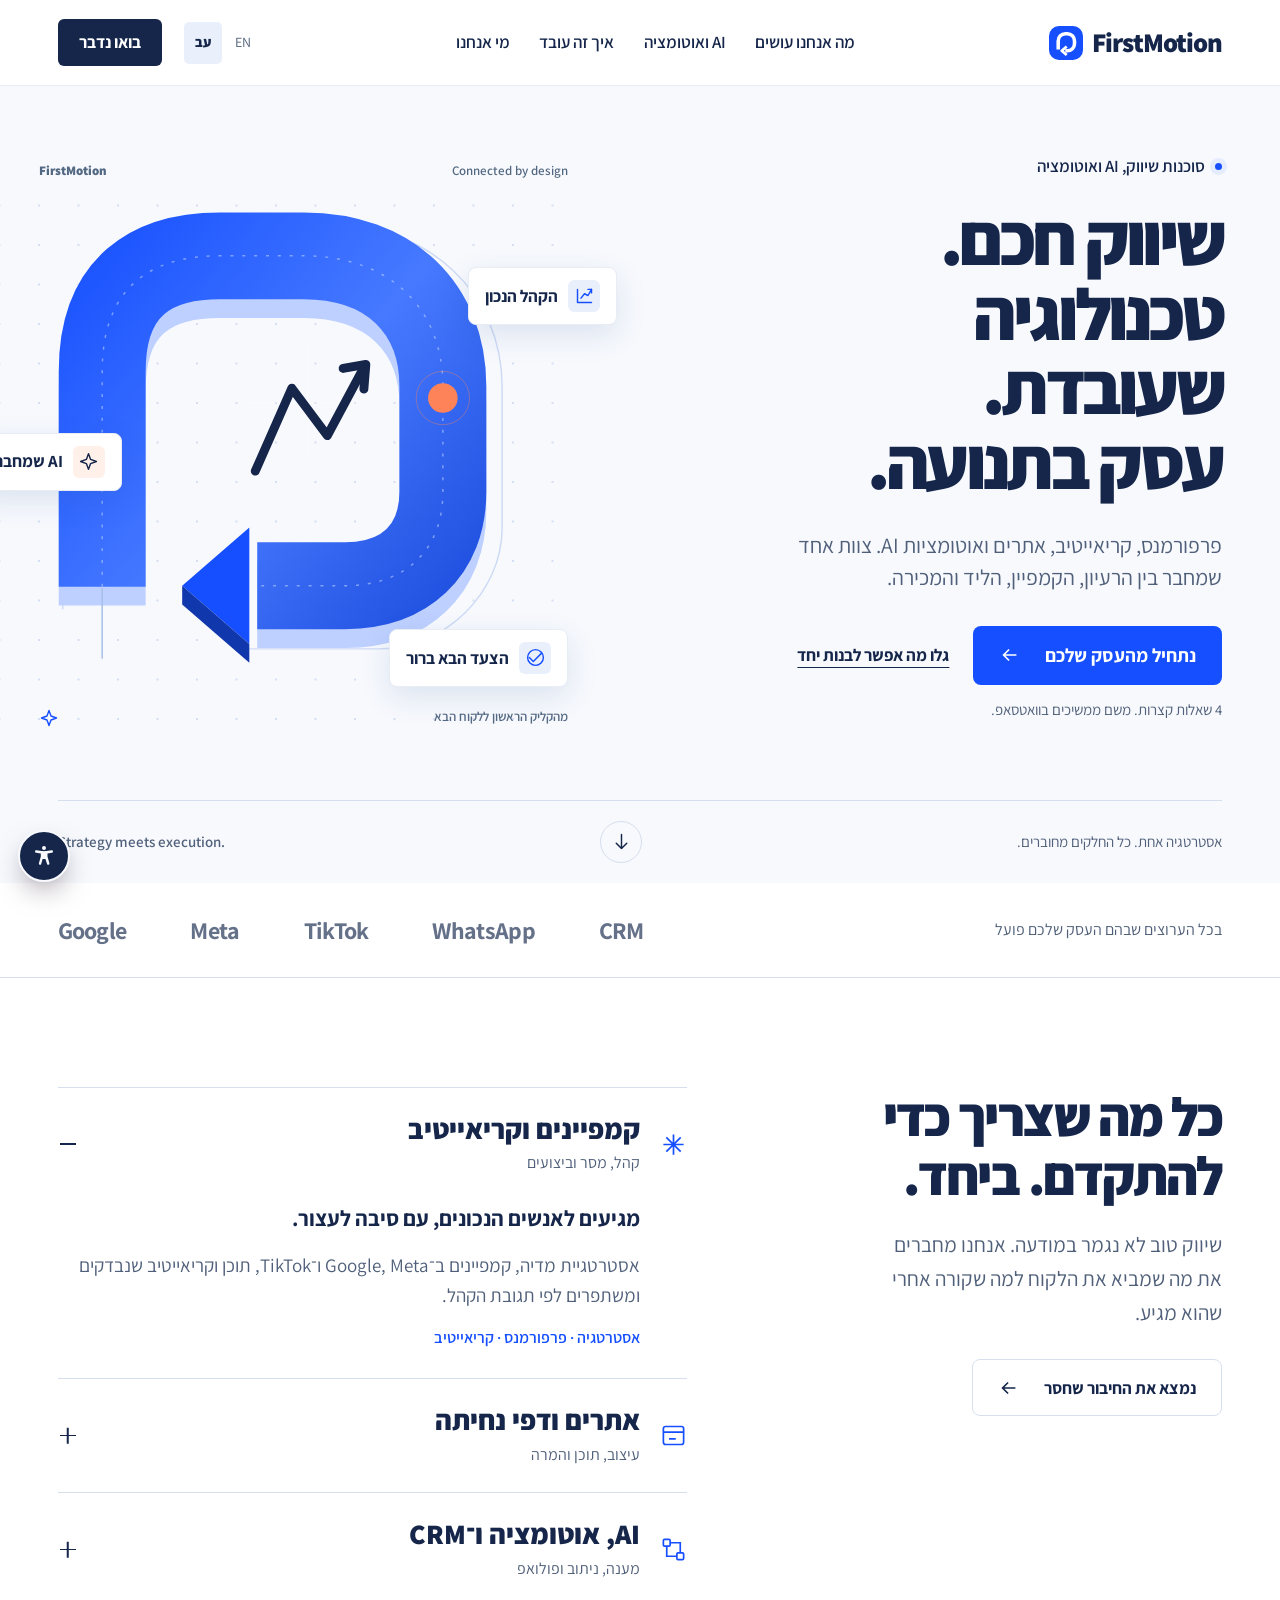
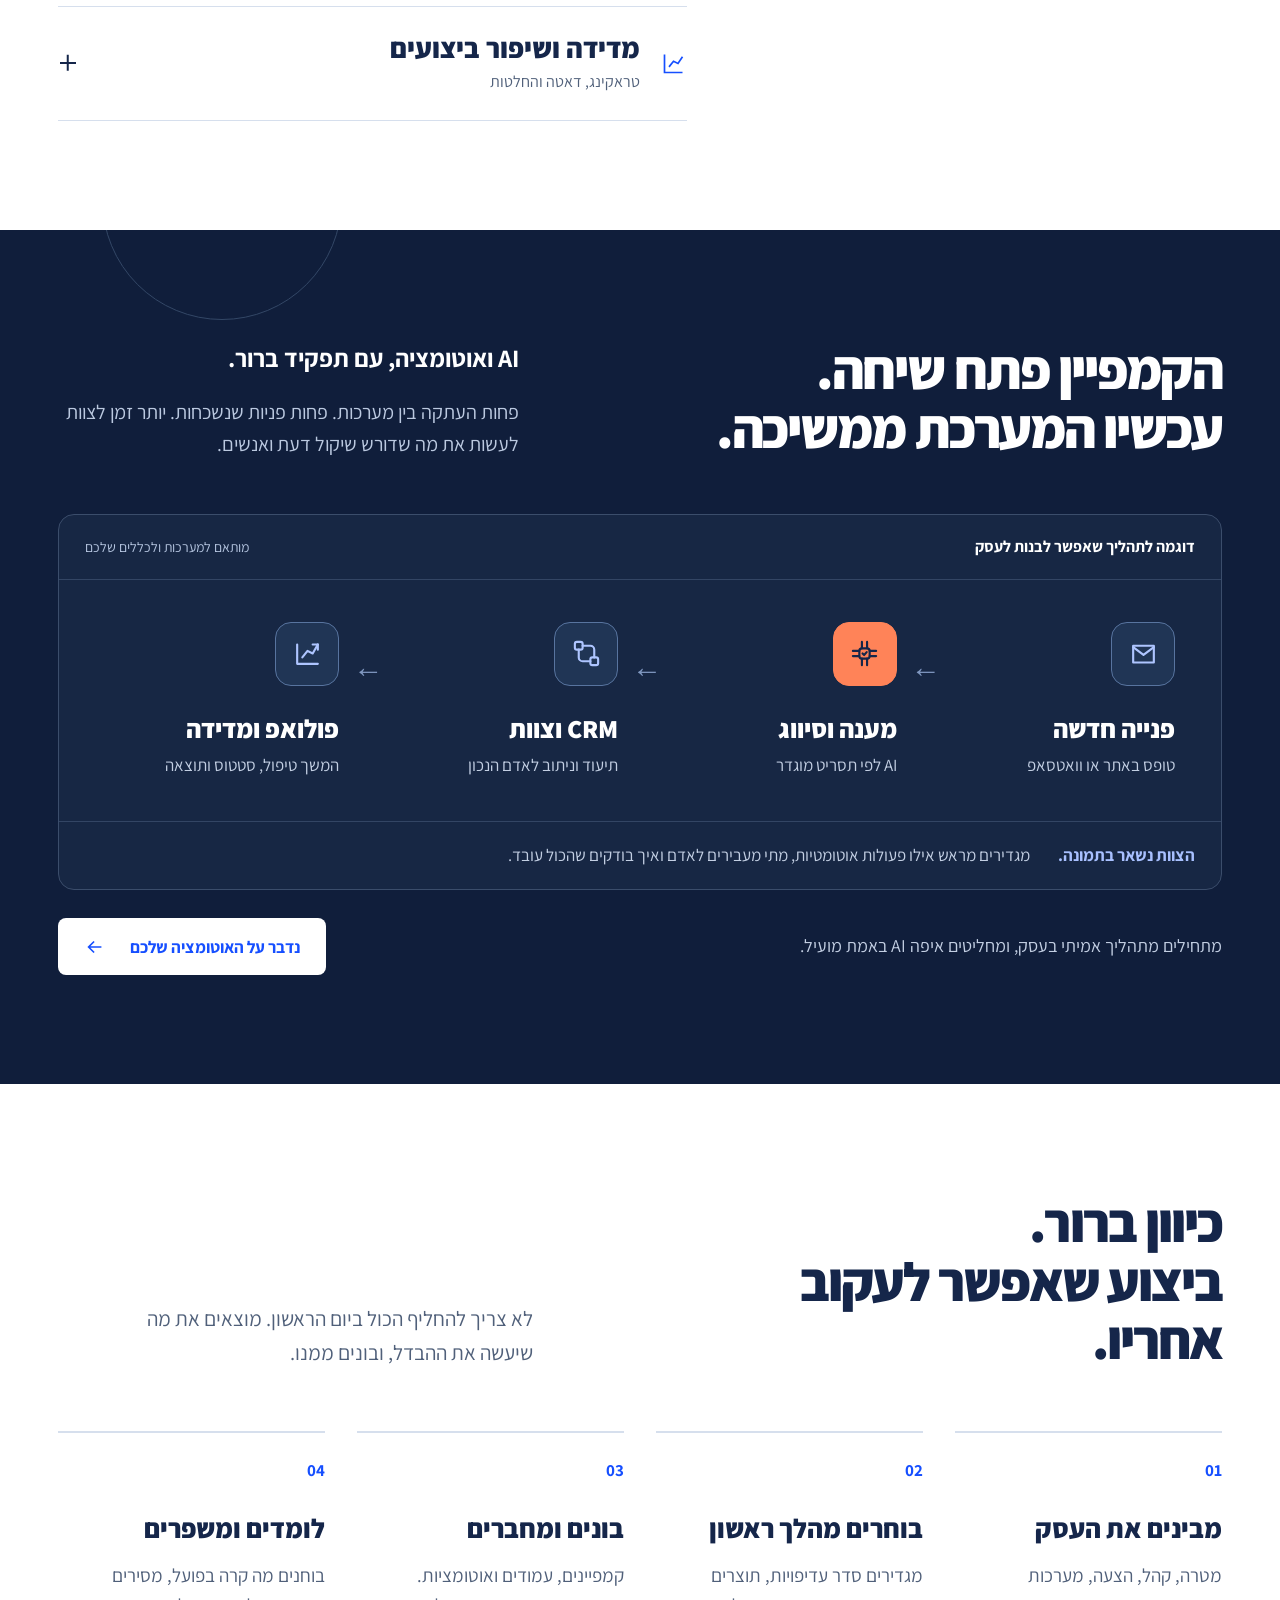
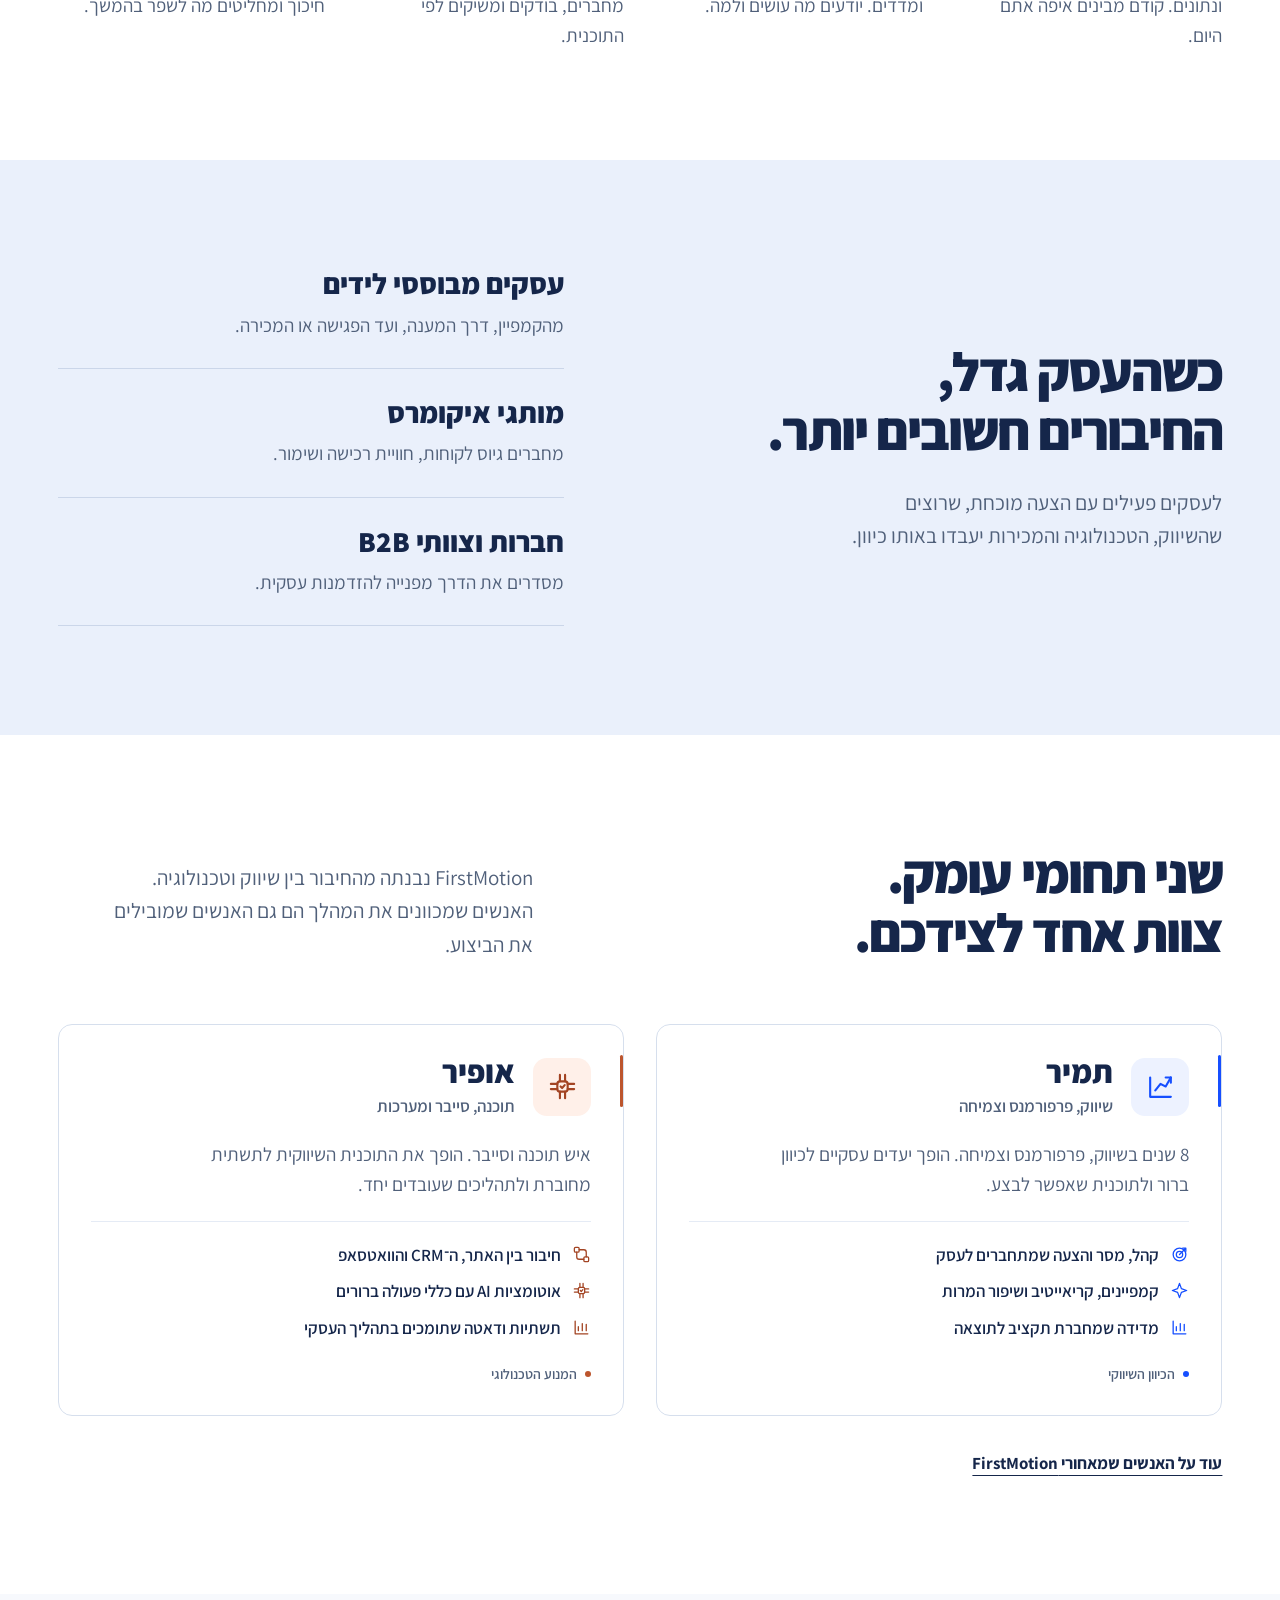
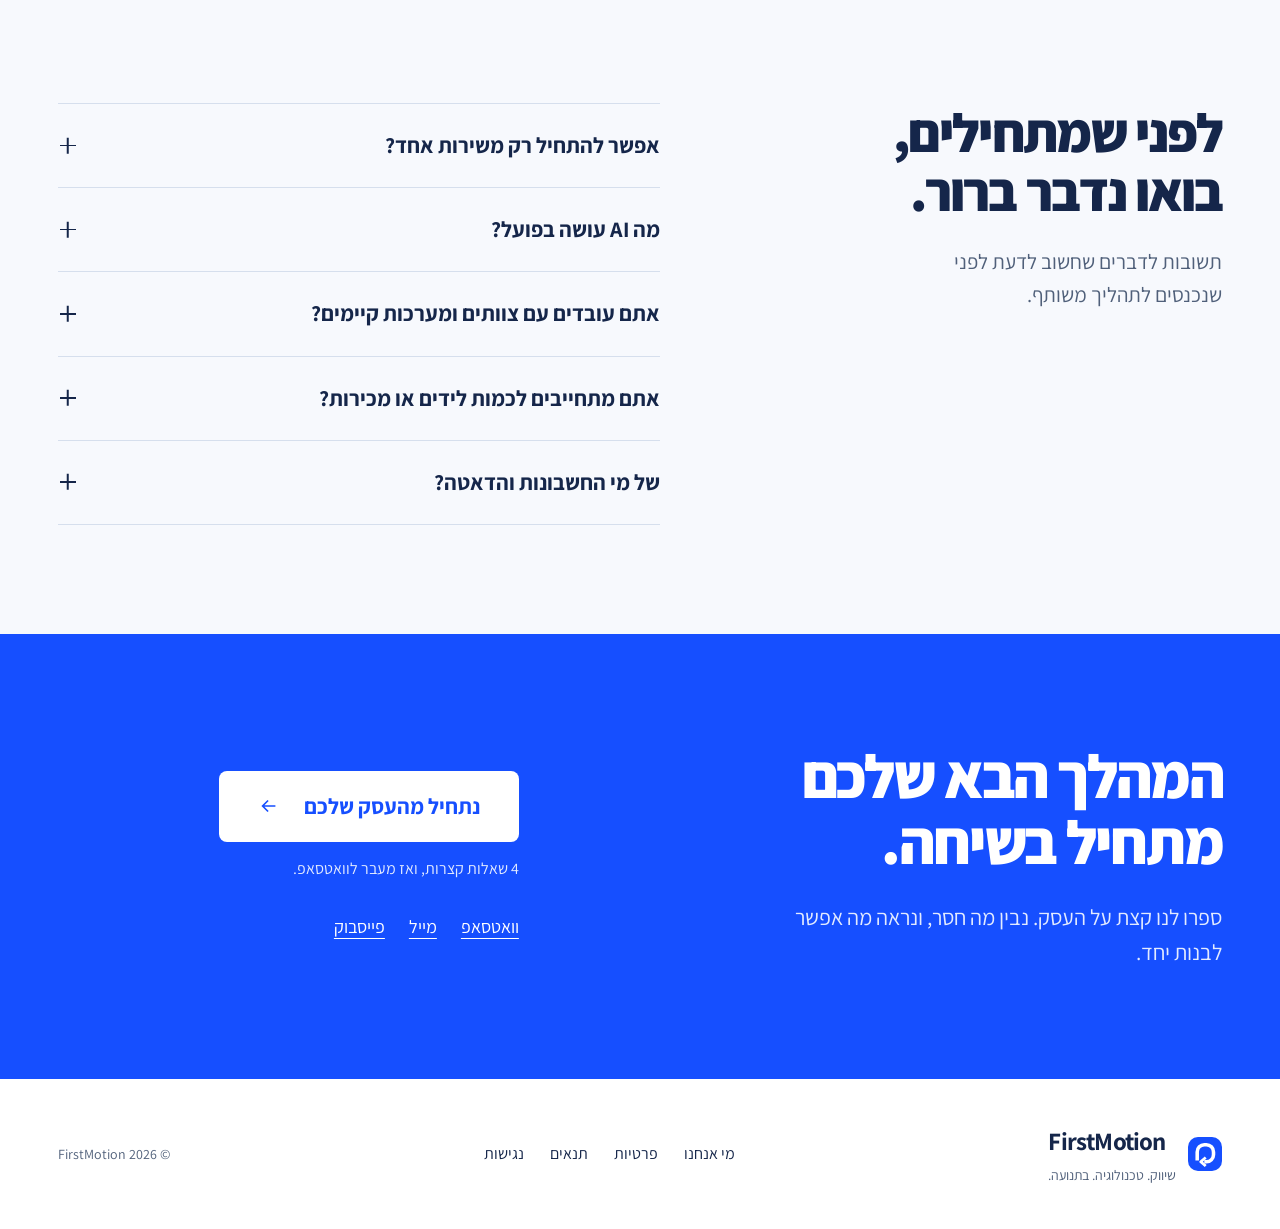
==== commit 2067ed75: "Refine founder detail, SVG icons and mobile hierarchy" ====
--- a/index.html
+++ b/index.html
@@ -43,14 +43,14 @@
 <path d="M353 182v117m-60-58h119" stroke="#fff" stroke-width="1" opacity=".35"/>
 <path d="m300 310 37-84 36 48 37-69" stroke="#15264a" stroke-width="9" stroke-linecap="round" stroke-linejoin="round"/><path d="m389 206 23-4-2 25" stroke="#15264a" stroke-width="9" stroke-linecap="round" stroke-linejoin="round"/>
 </svg>
-<div class="art-label label-campaign"><span class="label-icon">↗</span><span data-en="The right audience">הקהל הנכון</span></div>
-<div class="art-label label-auto"><span class="label-icon">✳</span><span data-en="AI that connects">AI שמחבר</span></div>
-<div class="art-label label-sales"><span class="label-icon">✓</span><span data-en="A clear next step">הצעד הבא ברור</span></div>
-<div class="art-bottom"><span data-en="From first click to next customer">מהקליק הראשון ללקוח הבא</span><span class="art-cross">+</span></div></div>
-</div><div class="hero-bottom wrap"><p data-en="One strategy. Every part connected.">אסטרטגיה אחת. כל החלקים מחוברים.</p><a href="#services" class="down-link" aria-label="לשירותים שלנו" data-en-label="Explore our services">↓</a><p class="hero-bottom-english" lang="en" dir="ltr">Strategy meets execution.</p></div></section>
+<div class="art-label label-campaign"><span class="label-icon"><svg class="detail-icon" viewBox="0 0 24 24" fill="none" stroke="currentColor" stroke-width="1.65" stroke-linecap="round" stroke-linejoin="round" aria-hidden="true"><path d="M4 20V5m0 15h16M8 15l4-5 4 2 4-7"/><path d="M16 5h4v4"/></svg></span><span data-en="The right audience">הקהל הנכון</span></div>
+<div class="art-label label-auto"><span class="label-icon"><svg class="detail-icon" viewBox="0 0 24 24" fill="none" stroke="currentColor" stroke-width="1.65" stroke-linecap="round" stroke-linejoin="round" aria-hidden="true"><path d="m12 3 2.4 6.6L21 12l-6.6 2.4L12 21l-2.4-6.6L3 12l6.6-2.4L12 3Z"/></svg></span><span data-en="AI that connects">AI שמחבר</span></div>
+<div class="art-label label-sales"><span class="label-icon"><svg class="detail-icon" viewBox="0 0 24 24" fill="none" stroke="currentColor" stroke-width="1.65" stroke-linecap="round" stroke-linejoin="round" aria-hidden="true"><path d="m5 12 4.5 4.5L19 7"/><circle cx="12" cy="12" r="9"/></svg></span><span data-en="A clear next step">הצעד הבא ברור</span></div>
+<div class="art-bottom"><span data-en="From first click to next customer">מהקליק הראשון ללקוח הבא</span><span class="art-cross" aria-hidden="true"><svg class="detail-icon" viewBox="0 0 24 24" fill="none" stroke="currentColor" stroke-width="1.65" stroke-linecap="round" stroke-linejoin="round" aria-hidden="true"><path d="m12 3 2.4 6.6L21 12l-6.6 2.4L12 21l-2.4-6.6L3 12l6.6-2.4L12 3Z"/></svg></span></div></div>
+</div><div class="hero-bottom wrap"><p data-en="One strategy. Every part connected.">אסטרטגיה אחת. כל החלקים מחוברים.</p><a href="#services" class="down-link" aria-label="לשירותים שלנו" data-en-label="Explore our services"><svg class="detail-icon" viewBox="0 0 24 24" fill="none" stroke="currentColor" stroke-width="1.65" stroke-linecap="round" stroke-linejoin="round" aria-hidden="true"><path d="M12 4v16m-6-6 6 6 6-6"/></svg></a><p class="hero-bottom-english" lang="en" dir="ltr">Strategy meets execution.</p></div></section>
 <div class="platform-strip"><div class="wrap"><p data-en="Across the channels your business uses">בכל הערוצים שבהם העסק שלכם פועל</p><div class="platform-names" dir="ltr"><span>Google</span><span>Meta</span><span>TikTok</span><span>WhatsApp</span><span>CRM</span></div></div></div>
-<section class="services section" id="services" aria-labelledby="services-title"><span id="chain" class="anchor-alias"></span><div class="wrap services-layout"><div class="services-intro"><h2 id="services-title" data-en="Everything you need&lt;br&gt;to move forward.">כל מה שצריך כדי<br>להתקדם. ביחד.</h2><p  data-en="Good marketing goes beyond the ad. We connect what brings customers in with what happens after they arrive.">שיווק טוב לא נגמר במודעה. אנחנו מחברים את מה שמביא את הלקוח למה שקורה אחרי שהוא מגיע.</p><a class="button button-outline" href="#fit-check"><span  data-en="Find your missing connection">נמצא את החיבור שחסר</span><svg viewBox="0 0 24 24" aria-hidden="true"><path d="M19 12H5m6-6-6 6 6 6"/></svg></a></div><div class="service-list"><details class="service" open><summary><svg class="service-icon" viewBox="0 0 24 24" aria-hidden="true"><path d="M12 3v18M3 12h18M5.6 5.6l12.8 12.8M5.6 18.4 18.4 5.6"/></svg><h3  data-en="Campaigns &amp; creative">קמפיינים וקריאייטיב</h3><span class="expand-icon" aria-hidden="true"></span></summary><div class="service-body"><p class=service-lead data-en="Reach the right people. Give them a reason to stop.">מגיעים לאנשים הנכונים, עם סיבה לעצור.</p><p  data-en="Media strategy, campaigns on Google, Meta and TikTok, content and creative tested and improved through audience response.">אסטרטגיית מדיה, קמפיינים ב־Google, Meta ו־TikTok, תוכן וקריאייטיב שנבדקים ומשתפרים לפי תגובת הקהל.</p><p class=service-tags data-en="Strategy · Performance · Creative">אסטרטגיה · פרפורמנס · קריאייטיב</p></div></details><details class="service" ><summary><svg class="service-icon" viewBox="0 0 24 24" aria-hidden="true"><rect x="3" y="4" width="18" height="16" rx="2"/><path d="M3 9h18m-13 6h6"/></svg><h3  data-en="Websites &amp; landing pages">אתרים ודפי נחיתה</h3><span class="expand-icon" aria-hidden="true"></span></summary><div class="service-body"><p class=service-lead data-en="An experience that delivers on the campaign.">חוויה שממשיכה את ההבטחה של הקמפיין.</p><p  data-en="Clear messaging, considered design and a simple path to inquire or buy. We build sites and landing pages, then look for friction we can remove.">מסר חד, עיצוב ברור ודרך פשוטה לפנייה או רכישה. בונים אתרים ודפי נחיתה, ובוחנים איפה אפשר להסיר חיכוך ולשפר המרה.</p><p class=service-tags data-en="Websites · Landing pages · CRO">אתרים · דפי נחיתה · CRO</p></div></details><details class="service" ><summary><svg class="service-icon" viewBox="0 0 24 24" aria-hidden="true"><rect x="3" y="3" width="6" height="6" rx="1"/><rect x="15" y="15" width="6" height="6" rx="1"/><path d="M6 9v9h9M9 6h9v9"/></svg><h3  data-en="AI, automation &amp; CRM">AI, אוטומציה ו־CRM</h3><span class="expand-icon" aria-hidden="true"></span></summary><div class="service-body"><p class=service-lead data-en="Give every inquiry a next step.">כל פנייה מקבלת המשך.</p><p  data-en="Connect forms, WhatsApp and CRM systems. Design first responses, inquiry classification, team routing and follow-ups around your business rules.">מחברים טפסים, וואטסאפ ומערכות CRM. מתכננים מענה ראשוני, סיווג פניות, ניתוב לצוות ופולואפ בהתאם לתהליך ולכללי העסק.</p><p class=service-tags data-en="WhatsApp · AI · Sales workflows">WhatsApp · AI · תהליכי מכירה</p></div></details><details class="service" ><summary><svg class="service-icon" viewBox="0 0 24 24" aria-hidden="true"><path d="M4 4v16h16M8 15l4-5 4 2 4-6"/></svg><h3  data-en="Measurement &amp; optimization">מדידה ושיפור ביצועים</h3><span class="expand-icon" aria-hidden="true"></span></summary><div class="service-body"><p class=service-lead data-en="See what really moves toward a sale.">רואים מה באמת מתקדם למכירה.</p><p  data-en="Tracking, Conversions API, dashboards and sales-data connections. Build a shared view for marketing and sales to choose the next move with evidence.">טראקינג, Conversions API, דשבורדים וחיבור נתוני מכירות. בונים תמונה משותפת לשיווק ולמכירות, כדי לבחור את המהלך הבא מתוך דאטה.</p><p class=service-tags data-en="Data · Attribution · Optimization">דאטה · ייחוס · אופטימיזציה</p></div></details></div></div></section><section class="automation section" id="automation" aria-labelledby="automation-title"><span id="gap" class="anchor-alias"></span><div class="wrap"><div class="automation-heading"><div><h2 id="automation-title" data-en="The campaign started&lt;br&gt;the conversation.&lt;br&gt;The system takes it forward.">הקמפיין פתח שיחה.<br>עכשיו המערכת ממשיכה.</h2></div><div><p class="automation-lead" data-en="AI and automation. With a clear job to do.">AI ואוטומציה, עם תפקיד ברור.</p><p  data-en="Less copying between systems. Fewer forgotten inquiries. More time for the work that needs human judgment.">פחות העתקה בין מערכות. פחות פניות שנשכחות. יותר זמן לצוות לעשות את מה שדורש שיקול דעת ואנשים.</p></div></div>
-<div class="workflow"><div class="workflow-title"><p  data-en="An example of a workflow we can build">דוגמה לתהליך שאפשר לבנות לעסק</p><span  data-en="Adapted to your systems and rules">מותאם למערכות ולכללים שלכם</span></div><ol class="workflow-nodes"><li><span class="flow-icon" aria-hidden="true">↙</span><h3  data-en="New inquiry">פנייה חדשה</h3><p  data-en="Website form or WhatsApp">טופס באתר או וואטסאפ</p></li><li><span class="flow-icon" aria-hidden="true">✳</span><h3  data-en="Respond &amp; classify">מענה וסיווג</h3><p  data-en="AI within a defined script">AI לפי תסריט מוגדר</p></li><li><span class="flow-icon" aria-hidden="true">⌘</span><h3  data-en="CRM &amp; team">CRM וצוות</h3><p  data-en="Record and route to the right person">תיעוד וניתוב לאדם הנכון</p></li><li><span class="flow-icon" aria-hidden="true">↗</span><h3  data-en="Follow-up &amp; measure">פולואפ ומדידה</h3><p  data-en="Next action, status and outcome">המשך טיפול, סטטוס ותוצאה</p></li></ol><div class="workflow-foot"><strong  data-en="Your team stays in the loop.">הצוות נשאר בתמונה.</strong><p  data-en="We define which actions are automatic, when to involve a person and how to check that the process works.">מגדירים מראש אילו פעולות אוטומטיות, מתי מעבירים לאדם ואיך בודקים שהכול עובד.</p></div></div><div class="automation-bottom"><p  data-en="Start with a real business process. Decide where AI can actually help.">מתחילים מתהליך אמיתי בעסק, ומחליטים איפה AI באמת מועיל.</p><a class="button button-light" href="#fit-check"><span  data-en="Talk about your automation">נדבר על האוטומציה שלכם</span><svg viewBox="0 0 24 24" aria-hidden="true"><path d="M19 12H5m6-6-6 6 6 6"/></svg></a></div></div></section><section class="method section" id="method" aria-labelledby="method-title"><div class="wrap"><div class="section-top"><h2 id="method-title" data-en="Clear direction.&lt;br&gt;Execution you can follow.">כיוון ברור.<br>ביצוע שאפשר לעקוב אחריו.</h2><p  data-en="You do not need to replace everything on day one. Find what can make a difference, and build from there.">לא צריך להחליף הכול ביום הראשון. מוצאים את מה שיעשה את ההבדל, ובונים ממנו.</p></div><ol class="method-steps"><li><span class="step-number">01</span><h3  data-en="Understand the business">מבינים את העסק</h3><p  data-en="Goals, audience, offer, systems and data. First, understand where you are today.">מטרה, קהל, הצעה, מערכות ונתונים. קודם מבינים איפה אתם היום.</p></li><li><span class="step-number">02</span><h3  data-en="Choose the first move">בוחרים מהלך ראשון</h3><p  data-en="Set priorities, deliverables and measures. Know what is being done and why.">מגדירים סדר עדיפויות, תוצרים ומדדים. יודעים מה עושים ולמה.</p></li><li><span class="step-number">03</span><h3  data-en="Build and connect">בונים ומחברים</h3><p  data-en="Campaigns, pages and automations. Connect, test and launch against the plan.">קמפיינים, עמודים ואוטומציות. מחברים, בודקים ומשיקים לפי התוכנית.</p></li><li><span class="step-number">04</span><h3  data-en="Learn and improve">לומדים ומשפרים</h3><p  data-en="Review what happened, remove friction and decide what to improve next.">בוחנים מה קרה בפועל, מסירים חיכוך ומחליטים מה לשפר בהמשך.</p></li></ol></div></section><section class="business-fit section" id="fit" aria-labelledby="fit-title"><div class="wrap fit-layout"><div><h2 id="fit-title" data-en="As the business grows,&lt;br&gt;the connections matter more.">כשהעסק גדל,<br>החיבורים חשובים יותר.</h2><p  data-en="For active businesses with a proven offer, ready to bring marketing, technology and sales into alignment.">לעסקים פעילים עם הצעה מוכחת, שרוצים שהשיווק, הטכנולוגיה והמכירות יעבדו באותו כיוון.</p></div><div class="fit-audiences"><article><h3  data-en="Lead-based businesses">עסקים מבוססי לידים</h3><p  data-en="From campaign to response, appointment and sale.">מהקמפיין, דרך המענה, ועד הפגישה או המכירה.</p></article><article><h3  data-en="Ecommerce brands">מותגי איקומרס</h3><p  data-en="Connect acquisition, the shopping experience and retention.">מחברים גיוס לקוחות, חוויית רכישה ושימור.</p></article><article><h3  data-en="B2B companies &amp; teams">חברות וצוותי B2B</h3><p  data-en="Build a clearer path from inquiry to business opportunity.">מסדרים את הדרך מפנייה להזדמנות עסקית.</p></article></div></div></section><section class="founders section" id="founders" aria-labelledby="founders-title"><div class="wrap"><div class="section-top"><h2 id="founders-title" data-en="Two disciplines.&lt;br&gt;One team on your side.">שני תחומי עומק.<br>צוות אחד לצידכם.</h2><p  data-en="FirstMotion brings marketing and technology together. The people setting the direction also lead the execution.">FirstMotion נבנתה מהחיבור בין שיווק וטכנולוגיה. האנשים שמכוונים את המהלך הם גם האנשים שמובילים את הביצוע.</p></div><div class="founder-pair"><article class="founder-card founder-tamir"><div class="founder-symbol" aria-hidden="true">↗</div><div><h3  data-en="Tamir">תמיר</h3><p class="founder-role" data-en="Marketing, performance &amp; growth">שיווק, פרפורמנס וצמיחה</p><p  data-en="Eight years in marketing, performance and growth. Connects the business goal, offer, creative and channels into an actionable plan.">8 שנים בשיווק, פרפורמנס וצמיחה. מחבר את היעד העסקי, ההצעה, הקריאייטיב והערוצים לתוכנית שאפשר לבצע.</p></div></article><article class="founder-card founder-ofir"><div class="founder-symbol" aria-hidden="true">⌘</div><div><h3  data-en="Ofir">אופיר</h3><p class="founder-role" data-en="Software, cyber &amp; systems">תוכנה, סייבר ומערכות</p><p  data-en="A software and cyber professional. Builds the infrastructure, automation and integrations that turn marketing direction into a working process.">איש תוכנה וסייבר. בונה את התשתיות, האוטומציות והחיבורים שהופכים כיוון שיווקי לתהליך שעובד.</p></div></article></div><a class="text-link" href="pages/about.html"><span  data-en="Meet the people behind FirstMotion">עוד על האנשים שמאחורי FirstMotion</span></a></div></section><section class="faq section" id="faq" aria-labelledby="faq-title"><div class="wrap faq-layout"><div><h2 id="faq-title" data-en="Before we start,&lt;br&gt;let’s be clear.">לפני שמתחילים,<br>בואו נדבר ברור.</h2><p  data-en="Answers to the questions that matter before working together.">תשובות לדברים שחשוב לדעת לפני שנכנסים לתהליך משותף.</p></div><div class="faq-list"><details><summary><span  data-en="Can we start with one service?">אפשר להתחיל רק משירות אחד?</span><span class="expand-icon" aria-hidden="true"></span></summary><p class="faq-answer" data-en="Yes. Start with a campaign, website, automation or measurement. First we check what that move needs to work, including any supporting connections.">כן. אפשר להתחיל מקמפיין, אתר, אוטומציה או מדידה. קודם בודקים מה נדרש כדי שהמהלך יעבוד, ואילו חיבורים צריך סביבו.</p></details><details><summary><span  data-en="What does AI actually do?">מה AI עושה בפועל?</span><span class="expand-icon" aria-hidden="true"></span></summary><p class="faq-answer" data-en="Depending on the need: first responses, inquiry classification, conversation summaries or follow-up support. Each workflow is designed around business information, permissions and rules, with human handoff points.">בהתאם לצורך: מענה ראשוני, סיווג פניות, סיכום שיחות או תמיכה בפולואפ. כל תהליך מתוכנן לפי המידע, ההרשאות וכללי העסק, עם נקודות שבהן הצוות נכנס לתמונה.</p></details><details><summary><span  data-en="Do you work with existing teams and systems?">אתם עובדים עם צוותים ומערכות קיימים?</span><span class="expand-icon" aria-hidden="true"></span></summary><p class="faq-answer" data-en="Yes. We can work alongside an internal marketing team and existing partners. We check what to keep, fix and connect, rather than replacing systems unnecessarily.">כן. אפשר לעבוד לצד צוות שיווק פנימי וספקים קיימים. בודקים מה כדאי להשאיר, מה לתקן ומה לחבר, במקום להחליף מערכות ללא צורך.</p></details><details><summary><span  data-en="Do you guarantee a number of leads or sales?">אתם מתחייבים לכמות לידים או מכירות?</span><span class="expand-icon" aria-hidden="true"></span></summary><p class="faq-answer" data-en="We do not promise numbers before understanding the offer, market and data. We agree on goals, measurement and priorities, then report what actually happened.">לא מבטיחים מספרים לפני שמבינים את ההצעה, השוק והנתונים. מגדירים יחד יעדים, מדידה וסדר עדיפויות, ומדווחים על מה שהתקדם בפועל.</p></details><details><summary><span  data-en="Who owns the accounts and data?">של מי החשבונות והדאטה?</span><span class="expand-icon" aria-hidden="true"></span></summary><p class="faq-answer" data-en="Yours. Advertising accounts, CRM data and the automations we build stay in your name, with clear documentation.">שלכם. חשבונות הפרסום, נתוני ה־CRM והאוטומציות שאנחנו בונים נשארים על שמכם, עם תיעוד מסודר.</p></details></div></div></section><section class="contact section" id="contact" aria-labelledby="contact-title"><div class="wrap contact-layout"><div><h2 id="contact-title" data-en="Your next move&lt;br&gt;starts with a conversation.">המהלך הבא שלכם<br>מתחיל בשיחה.</h2><p  data-en="Tell us a little about your business. Let’s understand what is missing and what we can build together.">ספרו לנו קצת על העסק. נבין מה חסר, ונראה מה אפשר לבנות יחד.</p></div><div class="contact-actions"><a class="button button-light" href="#fit-check"><span  data-en="Start with your business">נתחיל מהעסק שלכם</span><svg viewBox="0 0 24 24" aria-hidden="true"><path d="M19 12H5m6-6-6 6 6 6"/></svg></a><p class="contact-note" data-en="Four short questions, then a WhatsApp handoff.">4 שאלות קצרות, ואז מעבר לוואטסאפ.</p><div class="contact-methods" aria-label="דרכי יצירת קשר" data-en-label="Contact options"><a class="contact-method contact-whatsapp" href="https://wa.me/972504950377" target="_blank" rel="noopener" data-en="WhatsApp">וואטסאפ</a><a class="contact-method contact-email" href="mailto:Marketing@firstmotion.co" data-en="Email">מייל</a><a class="contact-method contact-facebook" href="https://www.facebook.com/profile.php?id=61592606906080" target="_blank" rel="noopener" data-en="Facebook">פייסבוק</a></div></div></div></section></main>
+<section class="services section" id="services" aria-labelledby="services-title"><span id="chain" class="anchor-alias"></span><div class="wrap services-layout"><div class="services-intro"><h2 id="services-title" data-en="Everything you need&lt;br&gt;to move forward.">כל מה שצריך כדי<br>להתקדם. ביחד.</h2><p  data-en="Good marketing goes beyond the ad. We connect what brings customers in with what happens after they arrive.">שיווק טוב לא נגמר במודעה. אנחנו מחברים את מה שמביא את הלקוח למה שקורה אחרי שהוא מגיע.</p><a class="button button-outline" href="#fit-check"><span  data-en="Find your missing connection">נמצא את החיבור שחסר</span><svg viewBox="0 0 24 24" aria-hidden="true"><path d="M19 12H5m6-6-6 6 6 6"/></svg></a></div><div class="service-list"><details class="service" open><summary><svg class="service-icon" viewBox="0 0 24 24" aria-hidden="true"><path d="M12 3v18M3 12h18M5.6 5.6l12.8 12.8M5.6 18.4 18.4 5.6"/></svg><h3 class="service-summary-copy"><span  data-en="Campaigns &amp; creative">קמפיינים וקריאייטיב</span><span class="service-summary-note" data-en="Audience, messaging and performance">קהל, מסר וביצועים</span></h3><span class="expand-icon" aria-hidden="true"></span></summary><div class="service-body"><p class="service-lead" data-en="Reach the right people. Give them a reason to stop.">מגיעים לאנשים הנכונים, עם סיבה לעצור.</p><p  data-en="Media strategy, campaigns on Google, Meta and TikTok, content and creative tested and improved through audience response.">אסטרטגיית מדיה, קמפיינים ב־Google, Meta ו־TikTok, תוכן וקריאייטיב שנבדקים ומשתפרים לפי תגובת הקהל.</p><p class="service-tags" data-en="Strategy · Performance · Creative">אסטרטגיה · פרפורמנס · קריאייטיב</p></div></details><details class="service" ><summary><svg class="service-icon" viewBox="0 0 24 24" aria-hidden="true"><rect x="3" y="4" width="18" height="16" rx="2"/><path d="M3 9h18m-13 6h6"/></svg><h3 class="service-summary-copy"><span  data-en="Websites &amp; landing pages">אתרים ודפי נחיתה</span><span class="service-summary-note" data-en="Design, content and conversion">עיצוב, תוכן והמרה</span></h3><span class="expand-icon" aria-hidden="true"></span></summary><div class="service-body"><p class="service-lead" data-en="An experience that delivers on the campaign.">חוויה שממשיכה את ההבטחה של הקמפיין.</p><p  data-en="Clear messaging, considered design and a simple path to inquire or buy. We build sites and landing pages, then look for friction we can remove.">מסר חד, עיצוב ברור ודרך פשוטה לפנייה או רכישה. בונים אתרים ודפי נחיתה, ובוחנים איפה אפשר להסיר חיכוך ולשפר המרה.</p><p class="service-tags" data-en="Websites · Landing pages · CRO">אתרים · דפי נחיתה · CRO</p></div></details><details class="service" ><summary><svg class="service-icon" viewBox="0 0 24 24" aria-hidden="true"><rect x="3" y="3" width="6" height="6" rx="1"/><rect x="15" y="15" width="6" height="6" rx="1"/><path d="M6 9v9h9M9 6h9v9"/></svg><h3 class="service-summary-copy"><span  data-en="AI, automation &amp; CRM">AI, אוטומציה ו־CRM</span><span class="service-summary-note" data-en="Response, routing and follow-up">מענה, ניתוב ופולואפ</span></h3><span class="expand-icon" aria-hidden="true"></span></summary><div class="service-body"><p class="service-lead" data-en="Give every inquiry a next step.">כל פנייה מקבלת המשך.</p><p  data-en="Connect forms, WhatsApp and CRM systems. Design first responses, inquiry classification, team routing and follow-ups around your business rules.">מחברים טפסים, וואטסאפ ומערכות CRM. מתכננים מענה ראשוני, סיווג פניות, ניתוב לצוות ופולואפ בהתאם לתהליך ולכללי העסק.</p><p class="service-tags" data-en="WhatsApp · AI · Sales workflows">WhatsApp · AI · תהליכי מכירה</p></div></details><details class="service" ><summary><svg class="service-icon" viewBox="0 0 24 24" aria-hidden="true"><path d="M4 4v16h16M8 15l4-5 4 2 4-6"/></svg><h3 class="service-summary-copy"><span  data-en="Measurement &amp; optimization">מדידה ושיפור ביצועים</span><span class="service-summary-note" data-en="Tracking, data and decisions">טראקינג, דאטה והחלטות</span></h3><span class="expand-icon" aria-hidden="true"></span></summary><div class="service-body"><p class="service-lead" data-en="See what really moves toward a sale.">רואים מה באמת מתקדם למכירה.</p><p  data-en="Tracking, Conversions API, dashboards and sales-data connections. Build a shared view for marketing and sales to choose the next move with evidence.">טראקינג, Conversions API, דשבורדים וחיבור נתוני מכירות. בונים תמונה משותפת לשיווק ולמכירות, כדי לבחור את המהלך הבא מתוך דאטה.</p><p class="service-tags" data-en="Data · Attribution · Optimization">דאטה · ייחוס · אופטימיזציה</p></div></details></div></div></section><section class="automation section" id="automation" aria-labelledby="automation-title"><span id="gap" class="anchor-alias"></span><div class="wrap"><div class="automation-heading"><div><h2 id="automation-title" data-en="The campaign started&lt;br&gt;the conversation.&lt;br&gt;The system takes it forward.">הקמפיין פתח שיחה.<br>עכשיו המערכת ממשיכה.</h2></div><div><p class="automation-lead" data-en="AI and automation. With a clear job to do.">AI ואוטומציה, עם תפקיד ברור.</p><p  data-en="Less copying between systems. Fewer forgotten inquiries. More time for the work that needs human judgment.">פחות העתקה בין מערכות. פחות פניות שנשכחות. יותר זמן לצוות לעשות את מה שדורש שיקול דעת ואנשים.</p></div></div>
+<div class="workflow"><div class="workflow-title"><p  data-en="An example of a workflow we can build">דוגמה לתהליך שאפשר לבנות לעסק</p><span  data-en="Adapted to your systems and rules">מותאם למערכות ולכללים שלכם</span></div><ol class="workflow-nodes"><li><span class="flow-icon" aria-hidden="true"><svg class="detail-icon" viewBox="0 0 24 24" fill="none" stroke="currentColor" stroke-width="1.65" stroke-linecap="round" stroke-linejoin="round" aria-hidden="true"><path d="M4 6h16v13H4z"/><path d="m4 7 8 6 8-6"/></svg></span><h3  data-en="New inquiry">פנייה חדשה</h3><p  data-en="Website form or WhatsApp">טופס באתר או וואטסאפ</p></li><li><span class="flow-icon" aria-hidden="true"><svg class="detail-icon" viewBox="0 0 24 24" fill="none" stroke="currentColor" stroke-width="1.65" stroke-linecap="round" stroke-linejoin="round" aria-hidden="true"><rect x="8" y="8" width="8" height="8" rx="2"/><path d="M10 3v5m4-5v5m-4 8v5m4-5v5M3 10h5m-5 4h5m8-4h5m-5 4h5"/><path d="m10.5 12 1.2 1.2 2-2.3"/></svg></span><h3  data-en="Respond &amp; classify">מענה וסיווג</h3><p  data-en="AI within a defined script">AI לפי תסריט מוגדר</p></li><li><span class="flow-icon" aria-hidden="true"><svg class="detail-icon" viewBox="0 0 24 24" fill="none" stroke="currentColor" stroke-width="1.65" stroke-linecap="round" stroke-linejoin="round" aria-hidden="true"><rect x="3" y="3" width="6" height="6" rx="1.5"/><rect x="15" y="15" width="6" height="6" rx="1.5"/><path d="M9 6h6a3 3 0 0 1 3 3v6M6 9v6a3 3 0 0 0 3 3h6"/></svg></span><h3  data-en="CRM &amp; team">CRM וצוות</h3><p  data-en="Record and route to the right person">תיעוד וניתוב לאדם הנכון</p></li><li><span class="flow-icon" aria-hidden="true"><svg class="detail-icon" viewBox="0 0 24 24" fill="none" stroke="currentColor" stroke-width="1.65" stroke-linecap="round" stroke-linejoin="round" aria-hidden="true"><path d="M4 20V5m0 15h16M8 15l4-5 4 2 4-7"/><path d="M16 5h4v4"/></svg></span><h3  data-en="Follow-up &amp; measure">פולואפ ומדידה</h3><p  data-en="Next action, status and outcome">המשך טיפול, סטטוס ותוצאה</p></li></ol><div class="workflow-foot"><strong  data-en="Your team stays in the loop.">הצוות נשאר בתמונה.</strong><p  data-en="We define which actions are automatic, when to involve a person and how to check that the process works.">מגדירים מראש אילו פעולות אוטומטיות, מתי מעבירים לאדם ואיך בודקים שהכול עובד.</p></div></div><div class="automation-bottom"><p  data-en="Start with a real business process. Decide where AI can actually help.">מתחילים מתהליך אמיתי בעסק, ומחליטים איפה AI באמת מועיל.</p><a class="button button-light" href="#fit-check"><span  data-en="Talk about your automation">נדבר על האוטומציה שלכם</span><svg viewBox="0 0 24 24" aria-hidden="true"><path d="M19 12H5m6-6-6 6 6 6"/></svg></a></div></div></section><section class="method section" id="method" aria-labelledby="method-title"><div class="wrap"><div class="section-top"><h2 id="method-title" data-en="Clear direction.&lt;br&gt;Execution you can follow.">כיוון ברור.<br>ביצוע שאפשר לעקוב אחריו.</h2><p  data-en="You do not need to replace everything on day one. Find what can make a difference, and build from there.">לא צריך להחליף הכול ביום הראשון. מוצאים את מה שיעשה את ההבדל, ובונים ממנו.</p></div><ol class="method-steps"><li><span class="step-number">01</span><h3  data-en="Understand the business">מבינים את העסק</h3><p  data-en="Goals, audience, offer, systems and data. First, understand where you are today.">מטרה, קהל, הצעה, מערכות ונתונים. קודם מבינים איפה אתם היום.</p></li><li><span class="step-number">02</span><h3  data-en="Choose the first move">בוחרים מהלך ראשון</h3><p  data-en="Set priorities, deliverables and measures. Know what is being done and why.">מגדירים סדר עדיפויות, תוצרים ומדדים. יודעים מה עושים ולמה.</p></li><li><span class="step-number">03</span><h3  data-en="Build and connect">בונים ומחברים</h3><p  data-en="Campaigns, pages and automations. Connect, test and launch against the plan.">קמפיינים, עמודים ואוטומציות. מחברים, בודקים ומשיקים לפי התוכנית.</p></li><li><span class="step-number">04</span><h3  data-en="Learn and improve">לומדים ומשפרים</h3><p  data-en="Review what happened, remove friction and decide what to improve next.">בוחנים מה קרה בפועל, מסירים חיכוך ומחליטים מה לשפר בהמשך.</p></li></ol></div></section><section class="business-fit section" id="fit" aria-labelledby="fit-title"><div class="wrap fit-layout"><div><h2 id="fit-title" data-en="As the business grows,&lt;br&gt;the connections matter more.">כשהעסק גדל,<br>החיבורים חשובים יותר.</h2><p  data-en="For active businesses with a proven offer, ready to bring marketing, technology and sales into alignment.">לעסקים פעילים עם הצעה מוכחת, שרוצים שהשיווק, הטכנולוגיה והמכירות יעבדו באותו כיוון.</p></div><div class="fit-audiences"><article><h3  data-en="Lead-based businesses">עסקים מבוססי לידים</h3><p  data-en="From campaign to response, appointment and sale.">מהקמפיין, דרך המענה, ועד הפגישה או המכירה.</p></article><article><h3  data-en="Ecommerce brands">מותגי איקומרס</h3><p  data-en="Connect acquisition, the shopping experience and retention.">מחברים גיוס לקוחות, חוויית רכישה ושימור.</p></article><article><h3  data-en="B2B companies &amp; teams">חברות וצוותי B2B</h3><p  data-en="Build a clearer path from inquiry to business opportunity.">מסדרים את הדרך מפנייה להזדמנות עסקית.</p></article></div></div></section><section class="founders section" id="founders" aria-labelledby="founders-title"><div class="wrap"><div class="section-top"><h2 id="founders-title" data-en="Two disciplines.&lt;br&gt;One team on your side.">שני תחומי עומק.<br>צוות אחד לצידכם.</h2><p  data-en="FirstMotion brings marketing and technology together. The people setting the direction also lead the execution.">FirstMotion נבנתה מהחיבור בין שיווק וטכנולוגיה. האנשים שמכוונים את המהלך הם גם האנשים שמובילים את הביצוע.</p></div><div class="founder-pair"><article class="founder-card founder-tamir"><div class="founder-card-head"><div class="founder-symbol" aria-hidden="true"><svg class="founder-mark" viewBox="0 0 24 24" fill="none" stroke="currentColor" stroke-width="1.65" stroke-linecap="round" stroke-linejoin="round" aria-hidden="true"><path d="M4 20V5m0 15h16M8 15l4-5 4 2 4-7"/><path d="M16 5h4v4"/></svg></div><div class="founder-identity"><h3  data-en="Tamir">תמיר</h3><p class="founder-role" data-en="Marketing, performance &amp; growth">שיווק, פרפורמנס וצמיחה</p></div></div><p class="founder-bio" data-en="Eight years in marketing, performance and growth. Turns business goals into clear direction and an actionable plan.">8 שנים בשיווק, פרפורמנס וצמיחה. הופך יעדים עסקיים לכיוון ברור ולתוכנית שאפשר לבצע.</p><ul class="founder-details"><li><svg class="detail-icon" viewBox="0 0 24 24" fill="none" stroke="currentColor" stroke-width="1.65" stroke-linecap="round" stroke-linejoin="round" aria-hidden="true"><circle cx="12" cy="12" r="8"/><circle cx="12" cy="12" r="4"/><path d="m12 12 8-8m-4 0h4v4"/></svg><span  data-en="Audience, messaging and an offer grounded in the business">קהל, מסר והצעה שמתחברים לעסק</span></li><li><svg class="detail-icon" viewBox="0 0 24 24" fill="none" stroke="currentColor" stroke-width="1.65" stroke-linecap="round" stroke-linejoin="round" aria-hidden="true"><path d="m12 3 2.4 6.6L21 12l-6.6 2.4L12 21l-2.4-6.6L3 12l6.6-2.4L12 3Z"/></svg><span  data-en="Campaigns, creative and conversion improvement">קמפיינים, קריאייטיב ושיפור המרות</span></li><li><svg class="detail-icon" viewBox="0 0 24 24" fill="none" stroke="currentColor" stroke-width="1.65" stroke-linecap="round" stroke-linejoin="round" aria-hidden="true"><path d="M4 20V4m0 16h16M8 16v-5m5 5V7m5 9v-8"/></svg><span  data-en="Measurement connecting spend to outcomes">מדידה שמחברת תקציב לתוצאה</span></li></ul><div class="founder-focus"><span class="focus-dot" aria-hidden="true"></span><span  data-en="The marketing direction">הכיוון השיווקי</span></div></article><article class="founder-card founder-ofir"><div class="founder-card-head"><div class="founder-symbol" aria-hidden="true"><svg class="founder-mark" viewBox="0 0 24 24" fill="none" stroke="currentColor" stroke-width="1.65" stroke-linecap="round" stroke-linejoin="round" aria-hidden="true"><rect x="8" y="8" width="8" height="8" rx="2"/><path d="M10 3v5m4-5v5m-4 8v5m4-5v5M3 10h5m-5 4h5m8-4h5m-5 4h5"/><path d="m10.5 12 1.2 1.2 2-2.3"/></svg></div><div class="founder-identity"><h3  data-en="Ofir">אופיר</h3><p class="founder-role" data-en="Software, cyber &amp; systems">תוכנה, סייבר ומערכות</p></div></div><p class="founder-bio" data-en="A software and cyber professional. Turns the marketing plan into connected infrastructure and workflows.">איש תוכנה וסייבר. הופך את התוכנית השיווקית לתשתית מחוברת ולתהליכים שעובדים יחד.</p><ul class="founder-details"><li><svg class="detail-icon" viewBox="0 0 24 24" fill="none" stroke="currentColor" stroke-width="1.65" stroke-linecap="round" stroke-linejoin="round" aria-hidden="true"><rect x="3" y="3" width="6" height="6" rx="1.5"/><rect x="15" y="15" width="6" height="6" rx="1.5"/><path d="M9 6h6a3 3 0 0 1 3 3v6M6 9v6a3 3 0 0 0 3 3h6"/></svg><span  data-en="Connecting the website, CRM and WhatsApp">חיבור בין האתר, ה־CRM והוואטסאפ</span></li><li><svg class="detail-icon" viewBox="0 0 24 24" fill="none" stroke="currentColor" stroke-width="1.65" stroke-linecap="round" stroke-linejoin="round" aria-hidden="true"><rect x="8" y="8" width="8" height="8" rx="2"/><path d="M10 3v5m4-5v5m-4 8v5m4-5v5M3 10h5m-5 4h5m8-4h5m-5 4h5"/><path d="m10.5 12 1.2 1.2 2-2.3"/></svg><span  data-en="AI workflows with clear operating rules">אוטומציות AI עם כללי פעולה ברורים</span></li><li><svg class="detail-icon" viewBox="0 0 24 24" fill="none" stroke="currentColor" stroke-width="1.65" stroke-linecap="round" stroke-linejoin="round" aria-hidden="true"><path d="M4 20V4m0 16h16M8 16v-5m5 5V7m5 9v-8"/></svg><span  data-en="Infrastructure and data that support the business process">תשתיות ודאטה שתומכים בתהליך העסקי</span></li></ul><div class="founder-focus"><span class="focus-dot" aria-hidden="true"></span><span  data-en="The technology engine">המנוע הטכנולוגי</span></div></article></div><a class="text-link" href="pages/about.html"><span  data-en="Meet the people behind FirstMotion">עוד על האנשים שמאחורי FirstMotion</span></a></div></section><section class="faq section" id="faq" aria-labelledby="faq-title"><div class="wrap faq-layout"><div><h2 id="faq-title" data-en="Before we start,&lt;br&gt;let’s be clear.">לפני שמתחילים,<br>בואו נדבר ברור.</h2><p  data-en="Answers to the questions that matter before working together.">תשובות לדברים שחשוב לדעת לפני שנכנסים לתהליך משותף.</p></div><div class="faq-list"><details><summary><span  data-en="Can we start with one service?">אפשר להתחיל רק משירות אחד?</span><span class="expand-icon" aria-hidden="true"></span></summary><p class="faq-answer" data-en="Yes. Start with a campaign, website, automation or measurement. First we check what that move needs to work, including any supporting connections.">כן. אפשר להתחיל מקמפיין, אתר, אוטומציה או מדידה. קודם בודקים מה נדרש כדי שהמהלך יעבוד, ואילו חיבורים צריך סביבו.</p></details><details><summary><span  data-en="What does AI actually do?">מה AI עושה בפועל?</span><span class="expand-icon" aria-hidden="true"></span></summary><p class="faq-answer" data-en="Depending on the need: first responses, inquiry classification, conversation summaries or follow-up support. Each workflow is designed around business information, permissions and rules, with human handoff points.">בהתאם לצורך: מענה ראשוני, סיווג פניות, סיכום שיחות או תמיכה בפולואפ. כל תהליך מתוכנן לפי המידע, ההרשאות וכללי העסק, עם נקודות שבהן הצוות נכנס לתמונה.</p></details><details><summary><span  data-en="Do you work with existing teams and systems?">אתם עובדים עם צוותים ומערכות קיימים?</span><span class="expand-icon" aria-hidden="true"></span></summary><p class="faq-answer" data-en="Yes. We can work alongside an internal marketing team and existing partners. We check what to keep, fix and connect, rather than replacing systems unnecessarily.">כן. אפשר לעבוד לצד צוות שיווק פנימי וספקים קיימים. בודקים מה כדאי להשאיר, מה לתקן ומה לחבר, במקום להחליף מערכות ללא צורך.</p></details><details><summary><span  data-en="Do you guarantee a number of leads or sales?">אתם מתחייבים לכמות לידים או מכירות?</span><span class="expand-icon" aria-hidden="true"></span></summary><p class="faq-answer" data-en="We do not promise numbers before understanding the offer, market and data. We agree on goals, measurement and priorities, then report what actually happened.">לא מבטיחים מספרים לפני שמבינים את ההצעה, השוק והנתונים. מגדירים יחד יעדים, מדידה וסדר עדיפויות, ומדווחים על מה שהתקדם בפועל.</p></details><details><summary><span  data-en="Who owns the accounts and data?">של מי החשבונות והדאטה?</span><span class="expand-icon" aria-hidden="true"></span></summary><p class="faq-answer" data-en="Yours. Advertising accounts, CRM data and the automations we build stay in your name, with clear documentation.">שלכם. חשבונות הפרסום, נתוני ה־CRM והאוטומציות שאנחנו בונים נשארים על שמכם, עם תיעוד מסודר.</p></details></div></div></section><section class="contact section" id="contact" aria-labelledby="contact-title"><div class="wrap contact-layout"><div><h2 id="contact-title" data-en="Your next move&lt;br&gt;starts with a conversation.">המהלך הבא שלכם<br>מתחיל בשיחה.</h2><p  data-en="Tell us a little about your business. Let’s understand what is missing and what we can build together.">ספרו לנו קצת על העסק. נבין מה חסר, ונראה מה אפשר לבנות יחד.</p></div><div class="contact-actions"><a class="button button-light" href="#fit-check"><span  data-en="Start with your business">נתחיל מהעסק שלכם</span><svg viewBox="0 0 24 24" aria-hidden="true"><path d="M19 12H5m6-6-6 6 6 6"/></svg></a><p class="contact-note" data-en="Four short questions, then a WhatsApp handoff.">4 שאלות קצרות, ואז מעבר לוואטסאפ.</p><div class="contact-methods" aria-label="דרכי יצירת קשר" data-en-label="Contact options"><a class="contact-method contact-whatsapp" href="https://wa.me/972504950377" target="_blank" rel="noopener" data-en="WhatsApp">וואטסאפ</a><a class="contact-method contact-email" href="mailto:Marketing@firstmotion.co" data-en="Email">מייל</a><a class="contact-method contact-facebook" href="https://www.facebook.com/profile.php?id=61592606906080" target="_blank" rel="noopener" data-en="Facebook">פייסבוק</a></div></div></div></section></main>
 <footer class="site-footer"><div class="footer-brand"><img class="brand-symbol" src="assets/first-motion-mark.svg" alt="" width="34" height="34"><p><strong>FirstMotion</strong><small data-en="Marketing. Technology. In motion.">שיווק. טכנולוגיה. בתנועה.</small></p></div><nav aria-label="קישורים משפטיים" data-en-label="Legal links"><a href="pages/about.html" data-en="About">מי אנחנו</a><a href="pages/privacy.html" data-en="Privacy">פרטיות</a><a href="pages/terms.html" data-en="Terms">תנאים</a><a href="pages/accessibility.html" data-en="Accessibility">נגישות</a></nav><p class="copyright">© <span class="yr">2026</span> FirstMotion</p></footer>
 <script src="lang.js" defer></script><script src="script.js" defer></script><script src="accessibility.js" defer></script><script src="fit-check.js" defer></script>
 <script type="application/ld+json">
--- a/styles.css
+++ b/styles.css
@@ -128,3 +128,52 @@
 @media(max-width:370px){.logo strong{font-size:21px}.header-actions{gap:4px}.hero h1{font-size:45px}.hero-actions{display:block}.hero-actions .text-link{margin-top:13px}.platform-names{gap:12px}.platform-names span{font-size:17px}.founder-card{grid-template-columns:1fr}.method-steps{grid-template-columns:1fr}.hero-bottom p{max-width:25ch}}
 @media(prefers-reduced-motion:reduce){html{scroll-behavior:auto}*,*::before,*::after{animation:none!important;transition:none!important;scroll-behavior:auto!important}}.a11y-no-motion,.a11y-no-motion *{scroll-behavior:auto!important;animation:none!important;transition:none!important}
 @media print{.site-header,.a11y-toggle,.a11y-panel,.fitc-overlay{display:none!important}.hero,.automation,.contact,.business-fit{background:white!important;color:black!important}.section{padding:30px 0}.hero-art{max-width:350px}a{color:inherit}.workflow,.workflow *{color:black!important}.workflow{border-color:#999}.workflow-nodes li{break-inside:avoid}}
+/* Two-tone focus remains visible on both light and dark brand surfaces. */
+:focus-visible{outline:3px solid var(--ink);box-shadow:0 0 0 6px #fff;outline-offset:2px}
+@media(max-width:700px){.about-value-list{grid-template-columns:1fr}}
+/* Refined information hierarchy and a single platform-independent SVG language. */
+.site-header{background:#fff;isolation:isolate}
+.detail-icon{width:20px;height:20px;flex:none;display:block}
+.label-icon .detail-icon{width:21px;height:21px}
+.flow-icon .detail-icon{width:31px;height:31px}
+.down-link .detail-icon{width:21px;height:21px}
+.art-cross .detail-icon{width:20px;height:20px;color:var(--blue)}
+.service-summary-copy{display:block;flex:1;min-width:0}
+.service-summary-note{display:block;color:var(--muted);font-size:16px;line-height:1.4;margin-top:8px;font-weight:400}
+.founder-card{display:flex;flex-direction:column;align-items:stretch;gap:0;position:relative;padding:30px 32px;background:#fff;border:1px solid var(--rule);border-radius:14px;overflow:hidden}
+.founder-card:before{content:"";position:absolute;inset-inline-start:0;top:30px;width:3px;height:52px;background:var(--blue);border-radius:3px}
+.founder-ofir:before{background:#bc552d}
+.founder-card-head{display:flex;align-items:center;gap:18px;margin-bottom:20px}
+.founder-symbol{width:58px;height:58px;flex:none;border-radius:14px;background:#edf2ff;color:var(--blue);display:grid;place-items:center}
+.founder-ofir .founder-symbol{background:#fff0e9;color:#a34423}
+.founder-mark{width:31px;height:31px;display:block}
+.founder-identity{min-width:0}
+.founder-card h3{font-size:32px;margin:0 0 7px;line-height:1.05}
+.founder-card .founder-role{font-size:17px;line-height:1.4;margin:0;color:var(--muted);font-weight:600}
+.founder-card .founder-bio{font-size:19px;line-height:1.6;color:var(--muted);max-width:48ch}
+.founder-details{display:grid;gap:13px;padding:22px 0;margin-top:21px;border-top:1px solid #e5ebf5}
+.founder-details li{display:flex;align-items:flex-start;gap:11px;font-size:17px;line-height:1.4;font-weight:600}
+.founder-details .detail-icon{color:var(--blue);margin-top:1px;width:19px;height:19px}
+.founder-ofir .founder-details .detail-icon{color:#a34423}
+.founder-focus{display:flex;align-items:center;gap:8px;margin-top:auto;font-size:14px;color:var(--muted);font-weight:600}
+.focus-dot{width:6px;height:6px;border-radius:50%;background:var(--blue);flex:none}
+.founder-ofir .focus-dot{background:#bc552d}
+.founders-head{margin-bottom:36px}
+.founders-head>p{margin-top:20px;color:var(--muted);font-size:20px}
+@media(max-width:700px){
+ .founder-card{display:flex;flex-direction:column;padding:24px 23px;border-radius:12px}
+ .founder-card:before{top:24px;height:48px}
+ .founder-card-head{gap:15px;margin-bottom:17px}
+ .founder-symbol{width:52px;height:52px;border-radius:12px}
+ .founder-mark{width:28px;height:28px}
+ .founder-card h3{font-size:29px;margin-bottom:5px}
+ .founder-card .founder-role{font-size:15px}
+ .founder-card .founder-bio{font-size:18px;line-height:1.6}
+ .founder-details{gap:12px;margin-top:18px;padding:19px 0}
+ .founder-details li{font-size:16px;line-height:1.45;gap:10px}
+ .founder-details .detail-icon{width:18px;height:18px;flex:none}
+ .founder-focus{font-size:13px}
+ .service-summary-note{font-size:15px;margin-top:7px}
+ .service summary{gap:13px}
+ .service summary h3{font-size:25px}
+}
